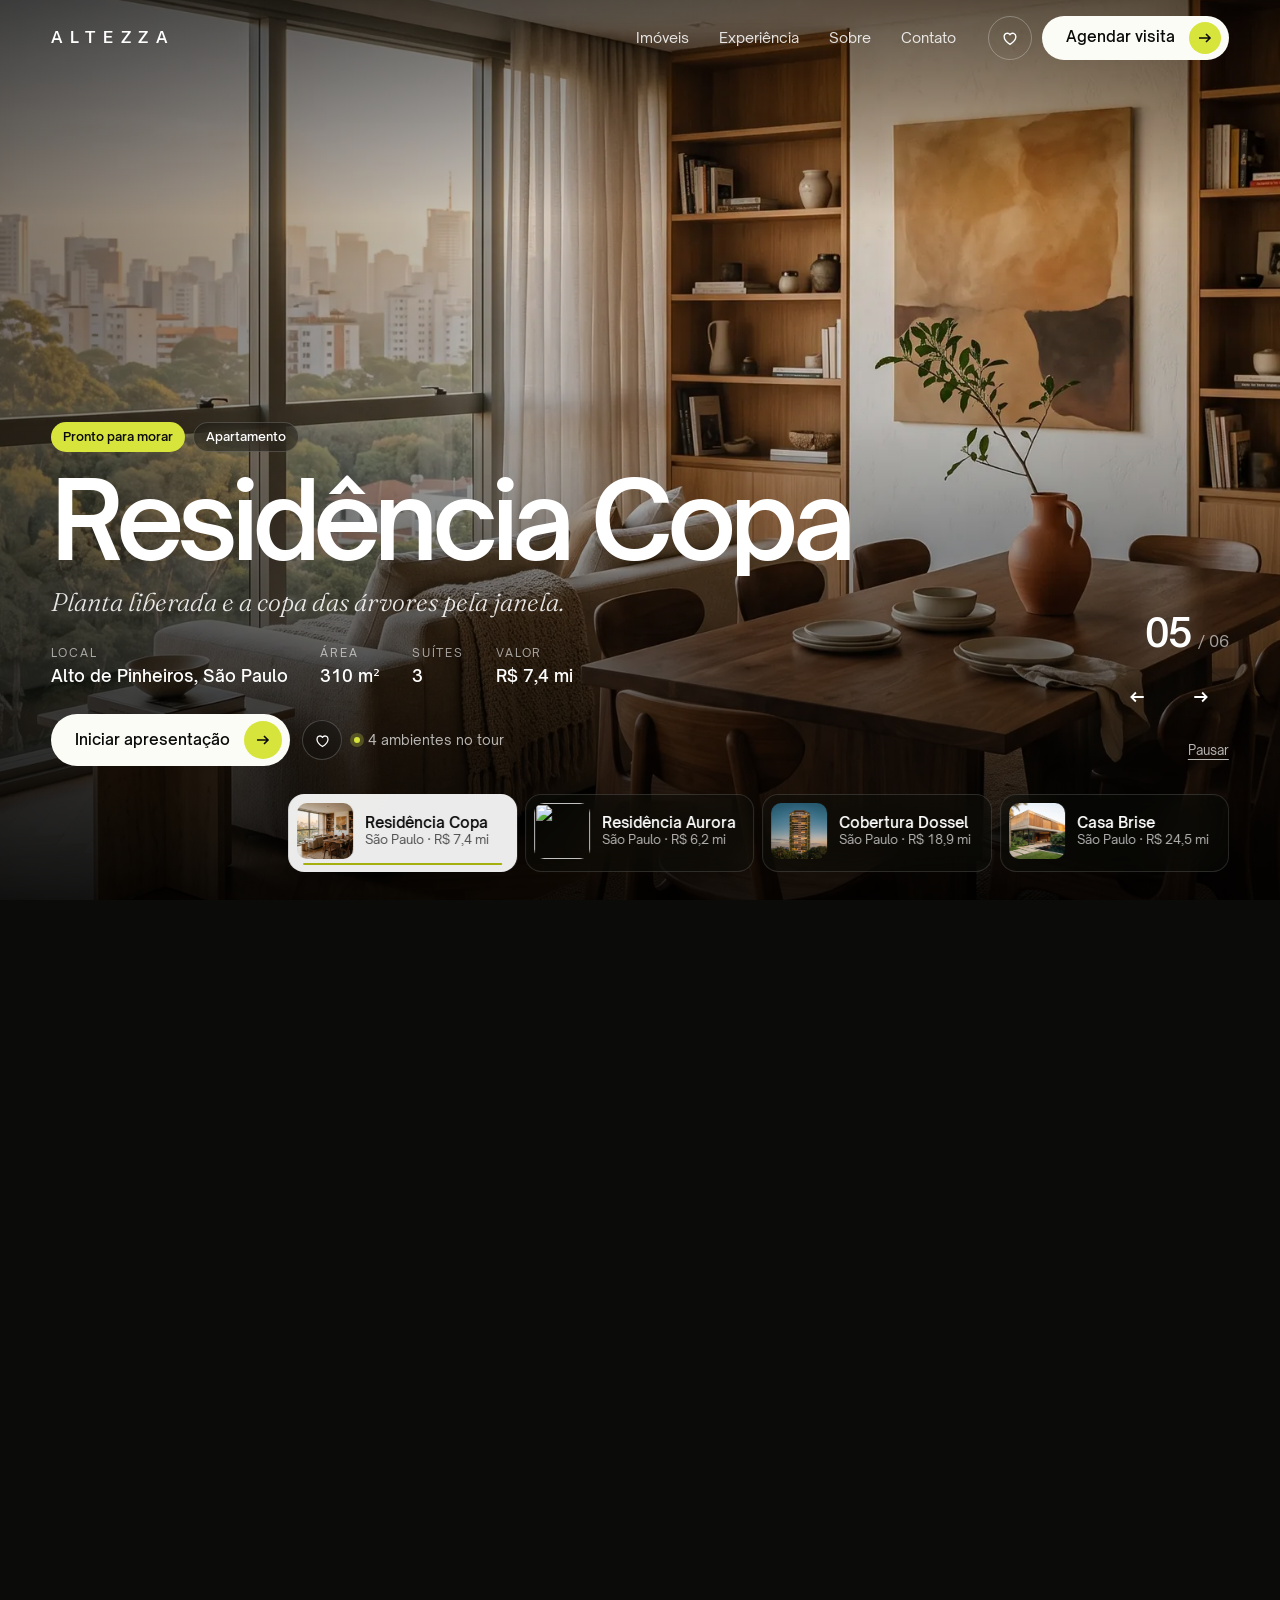
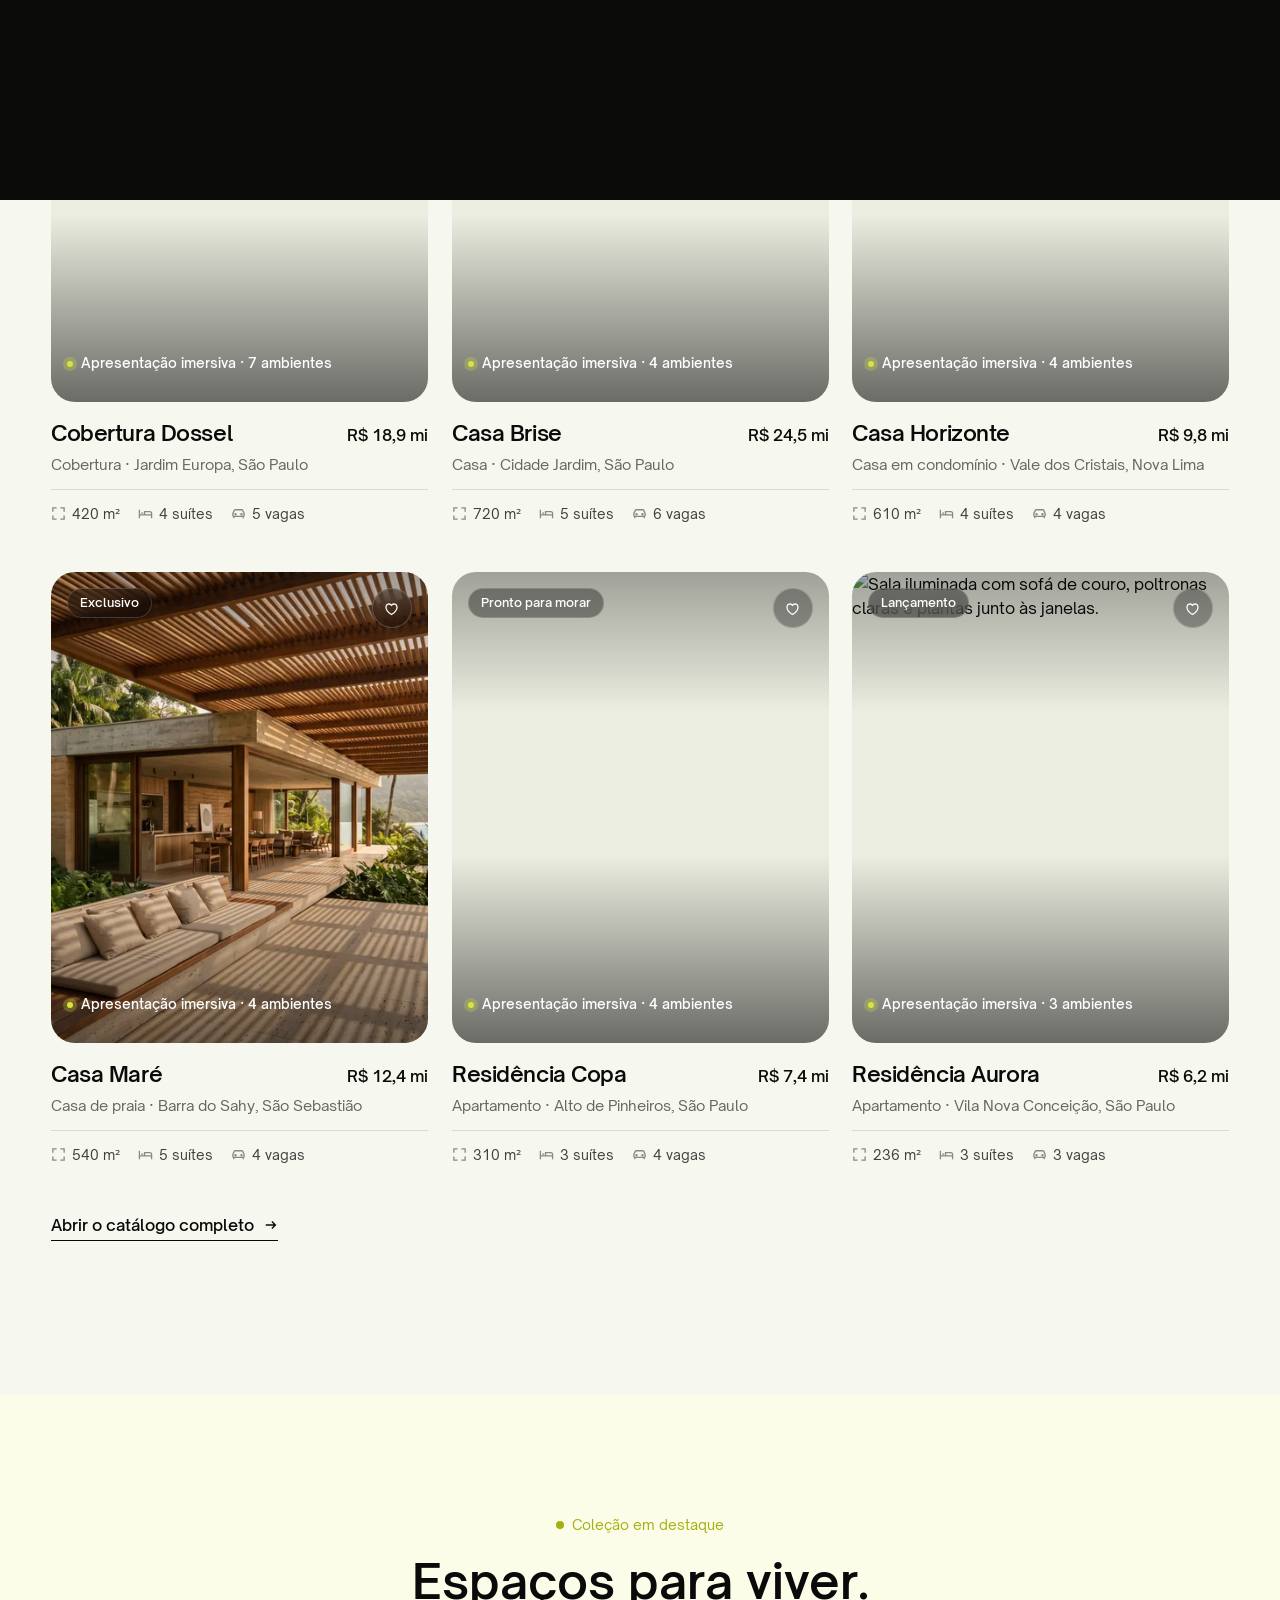
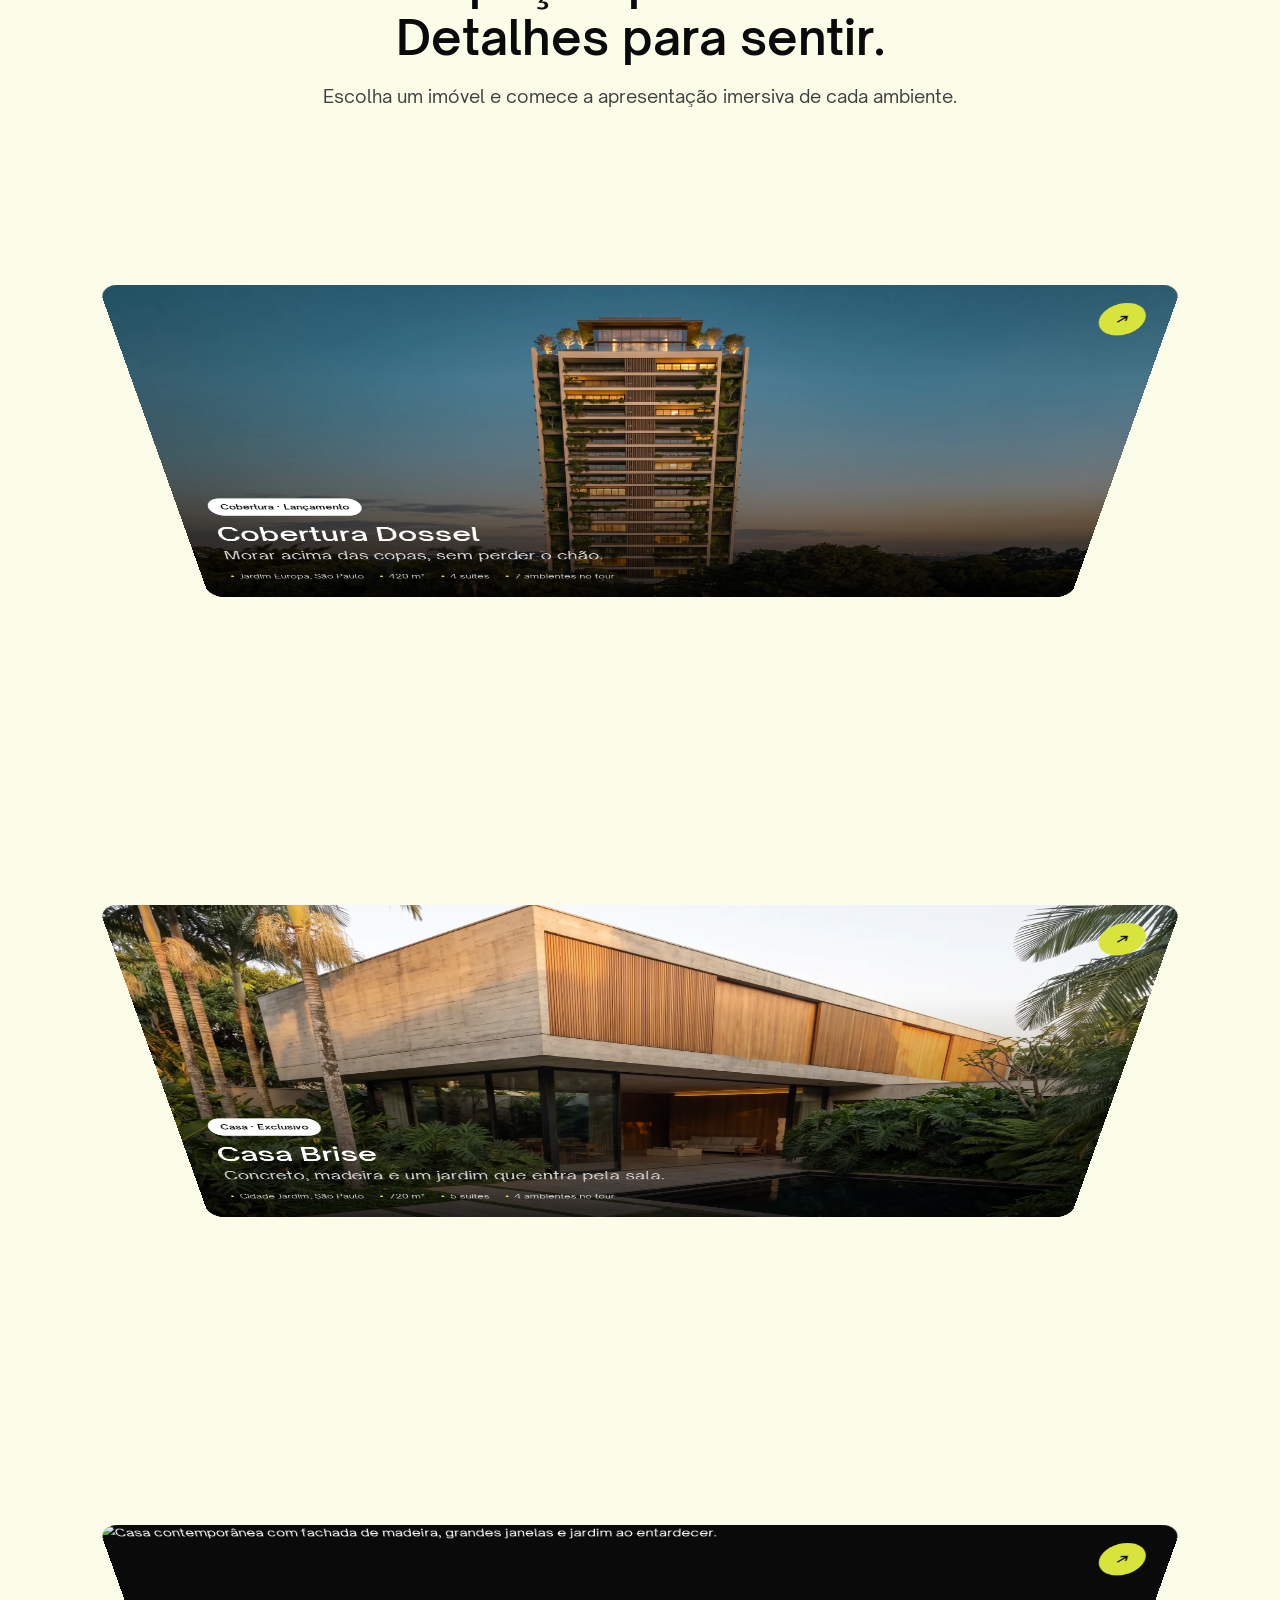
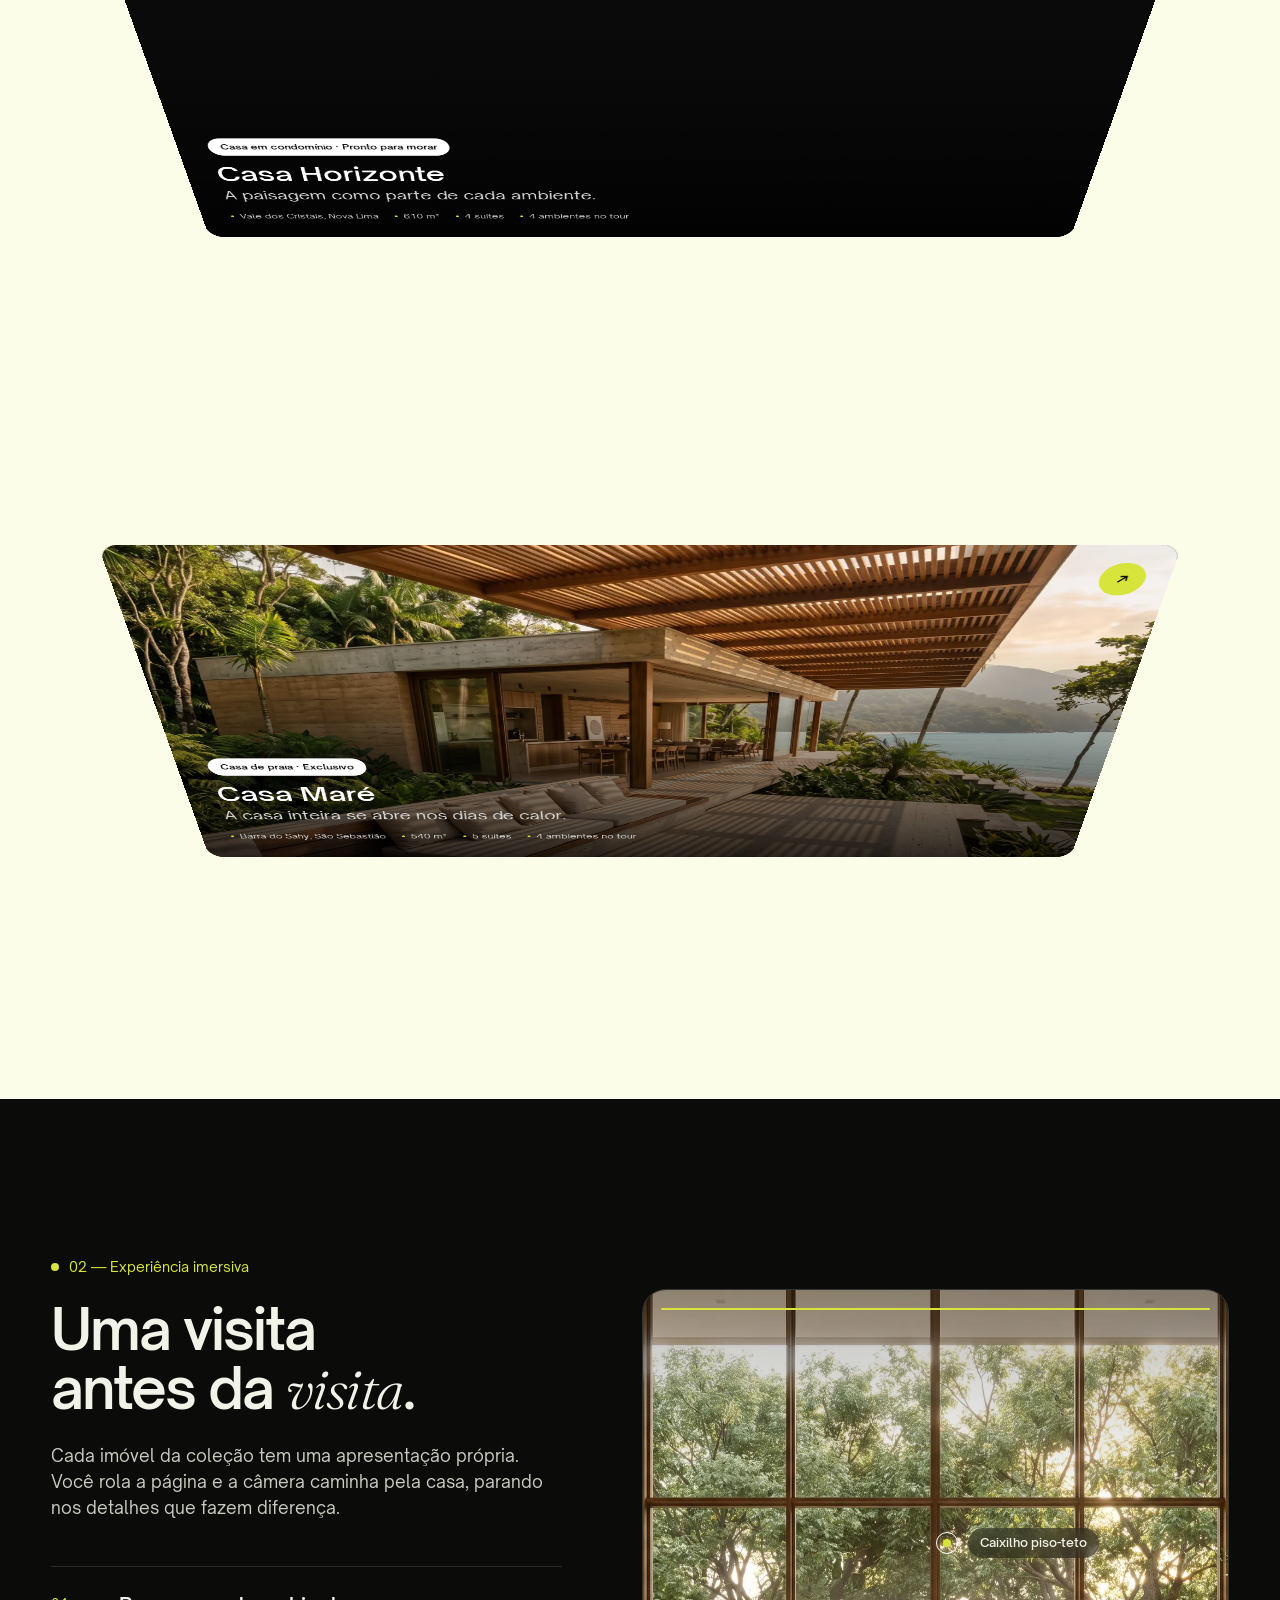
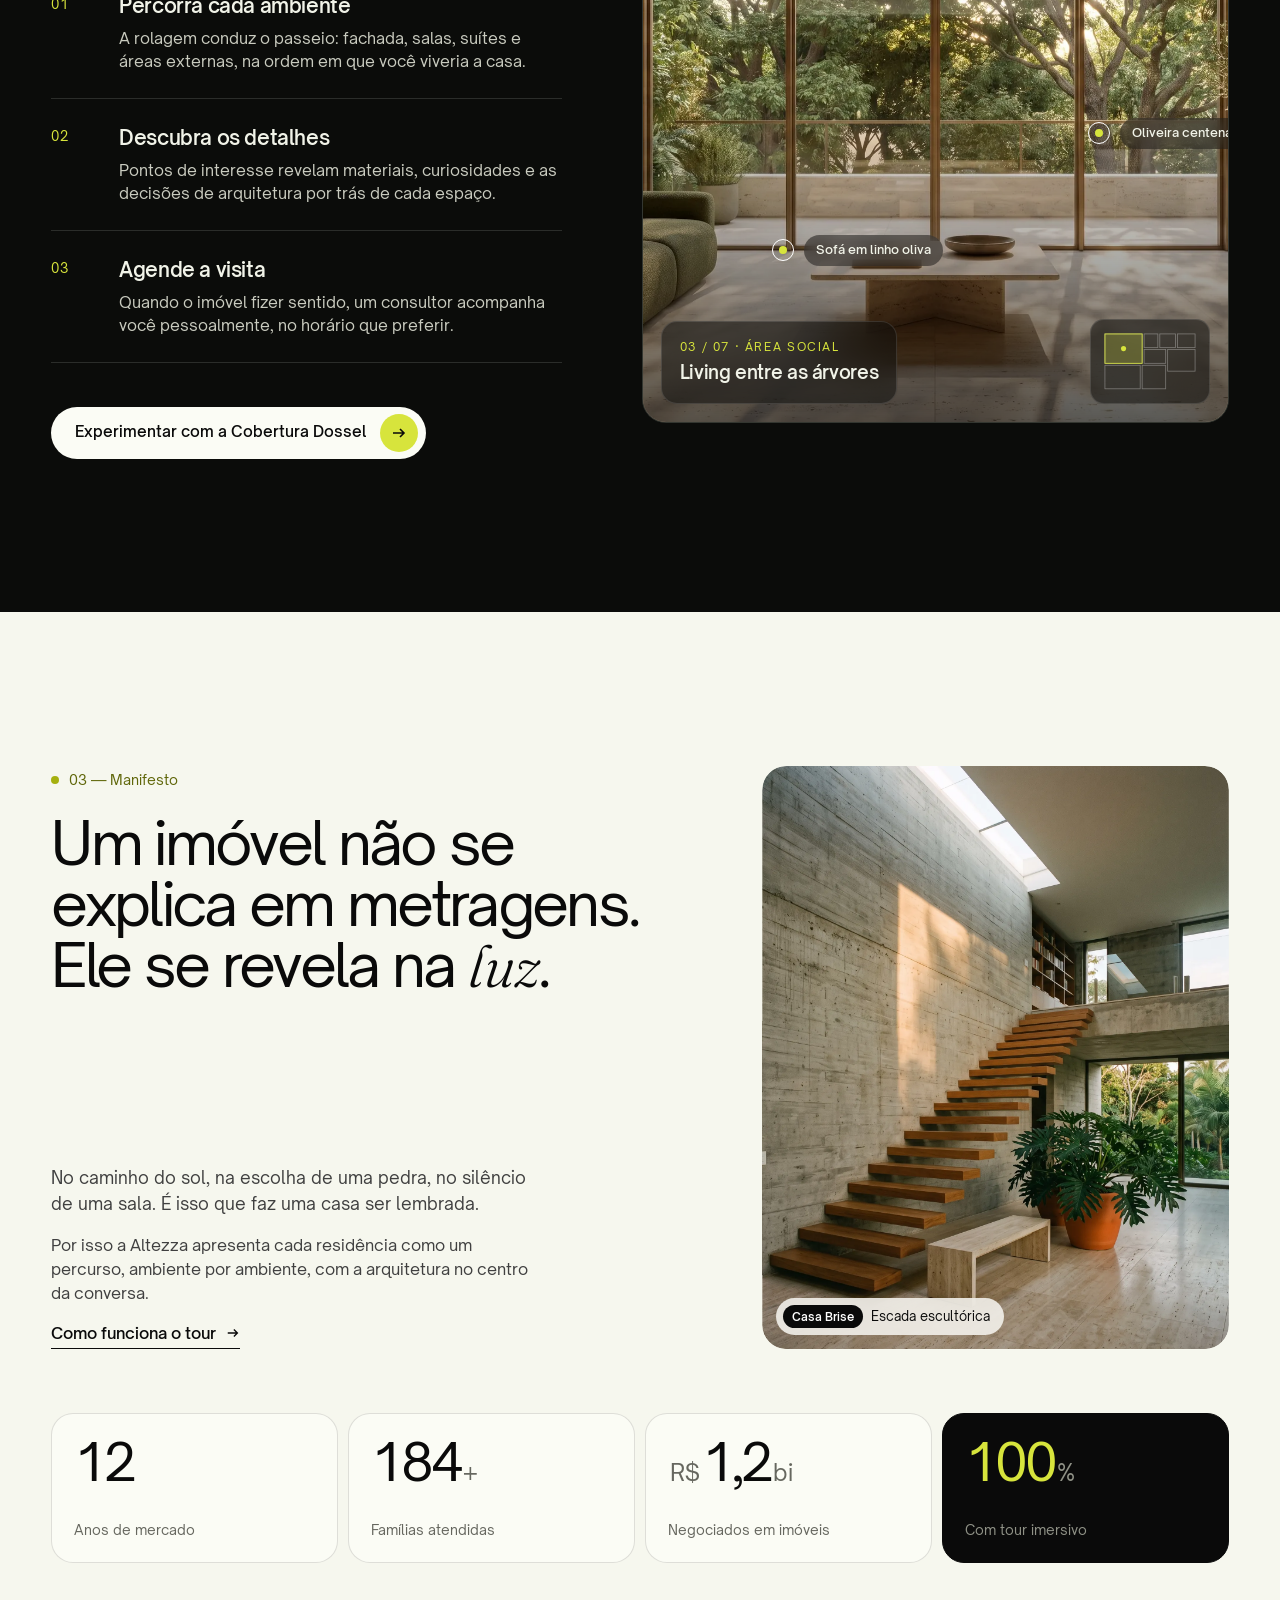
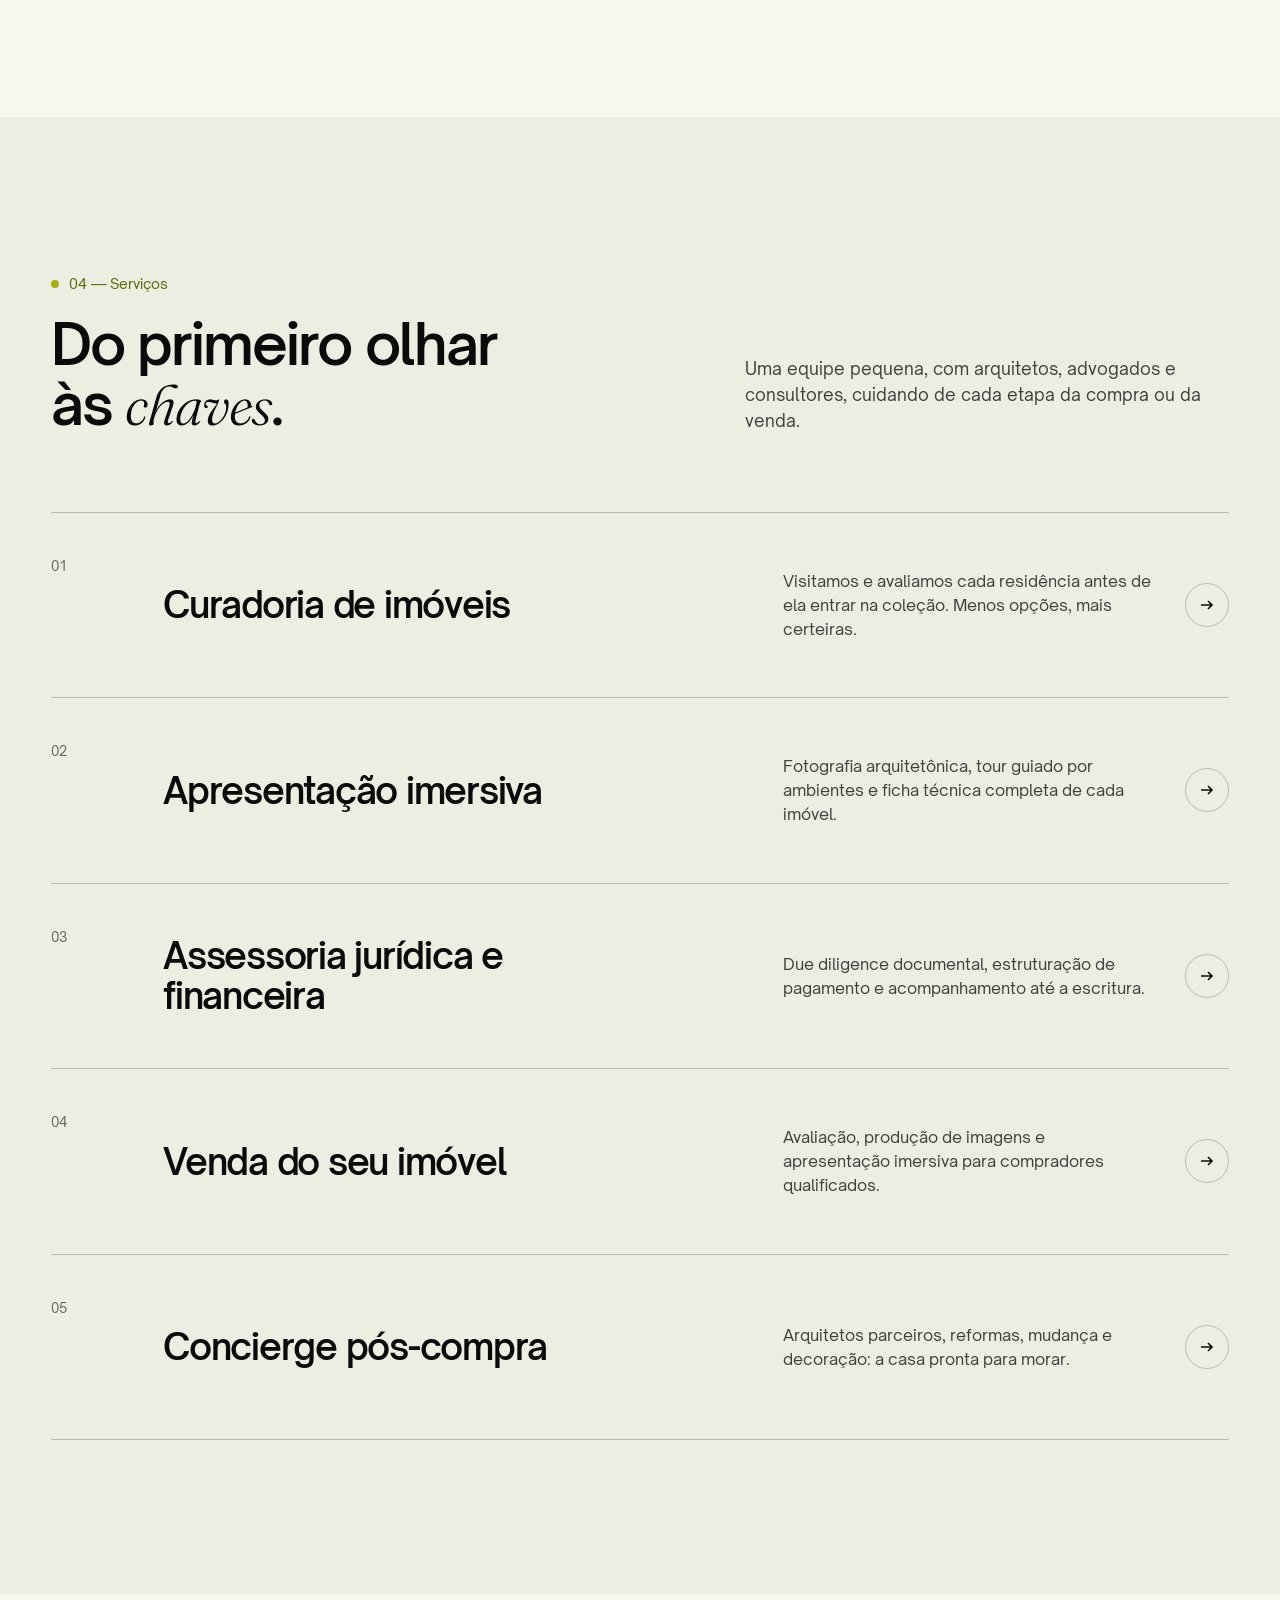
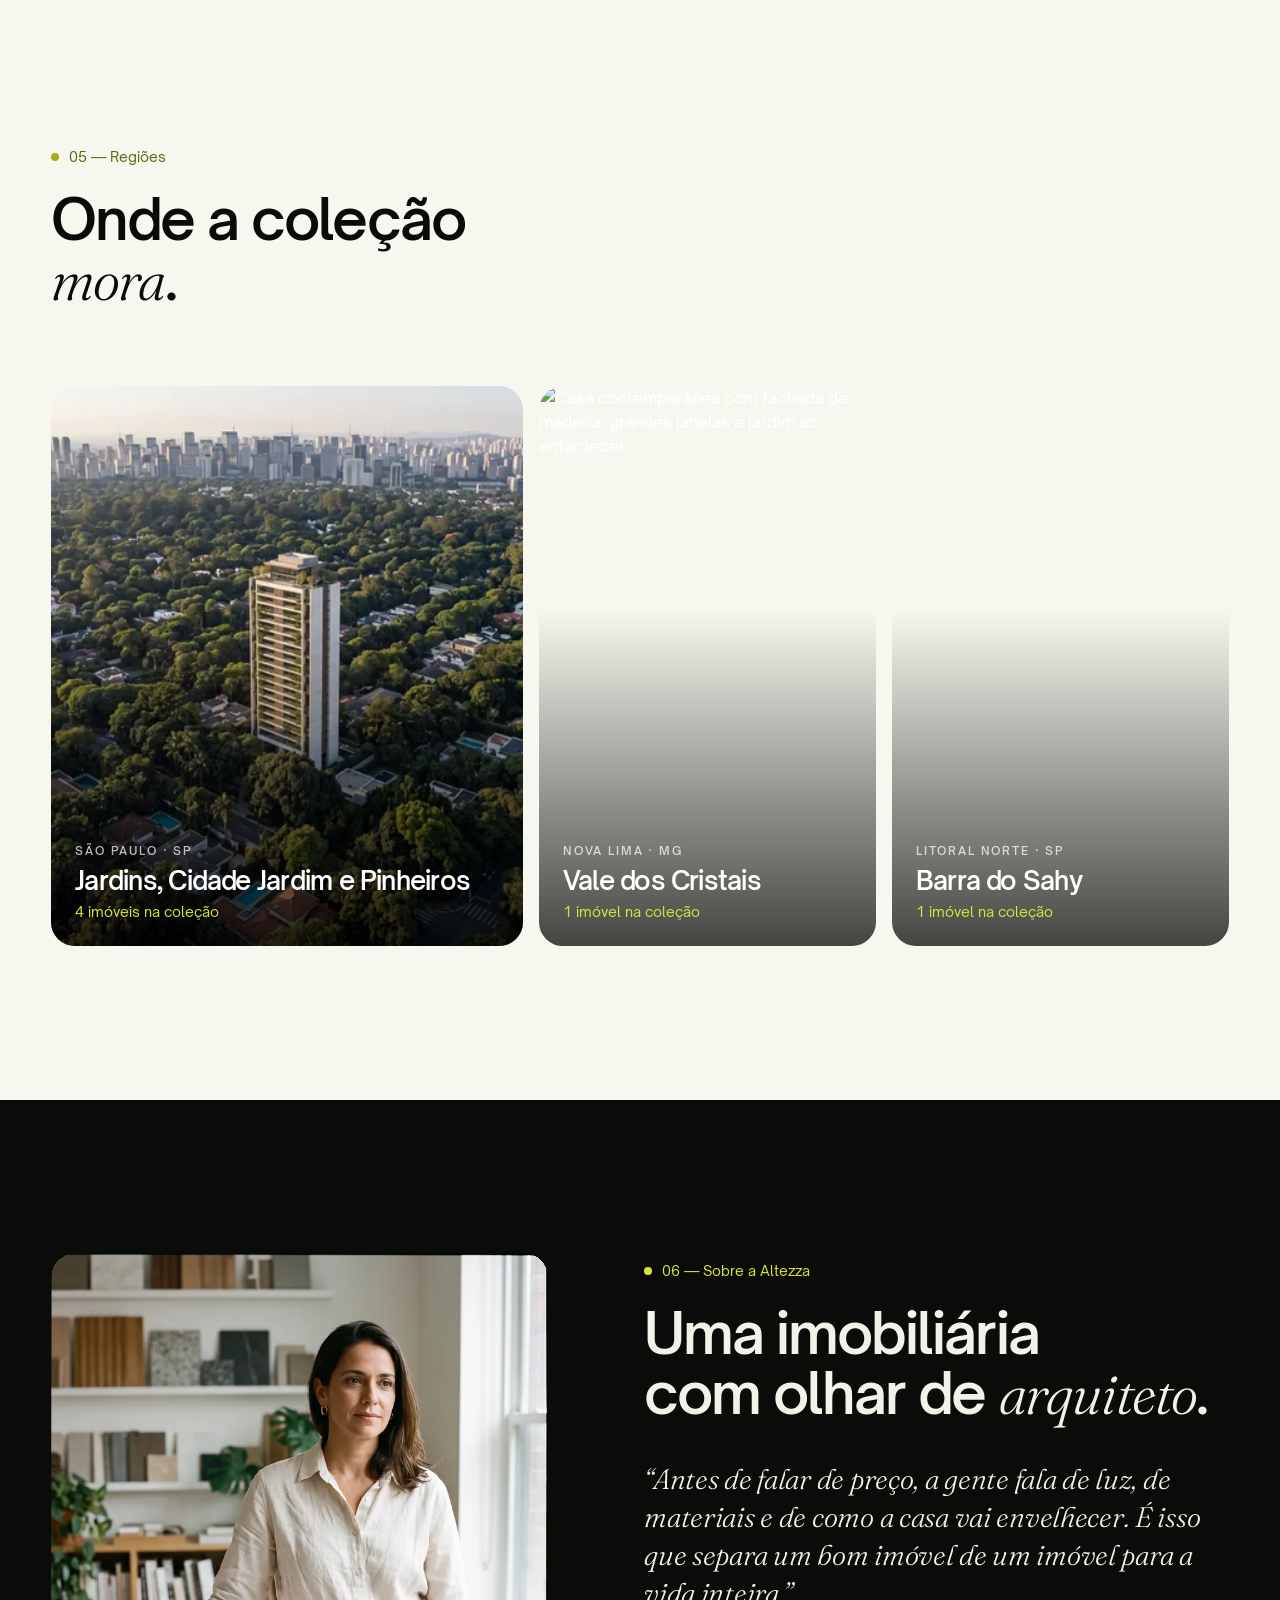
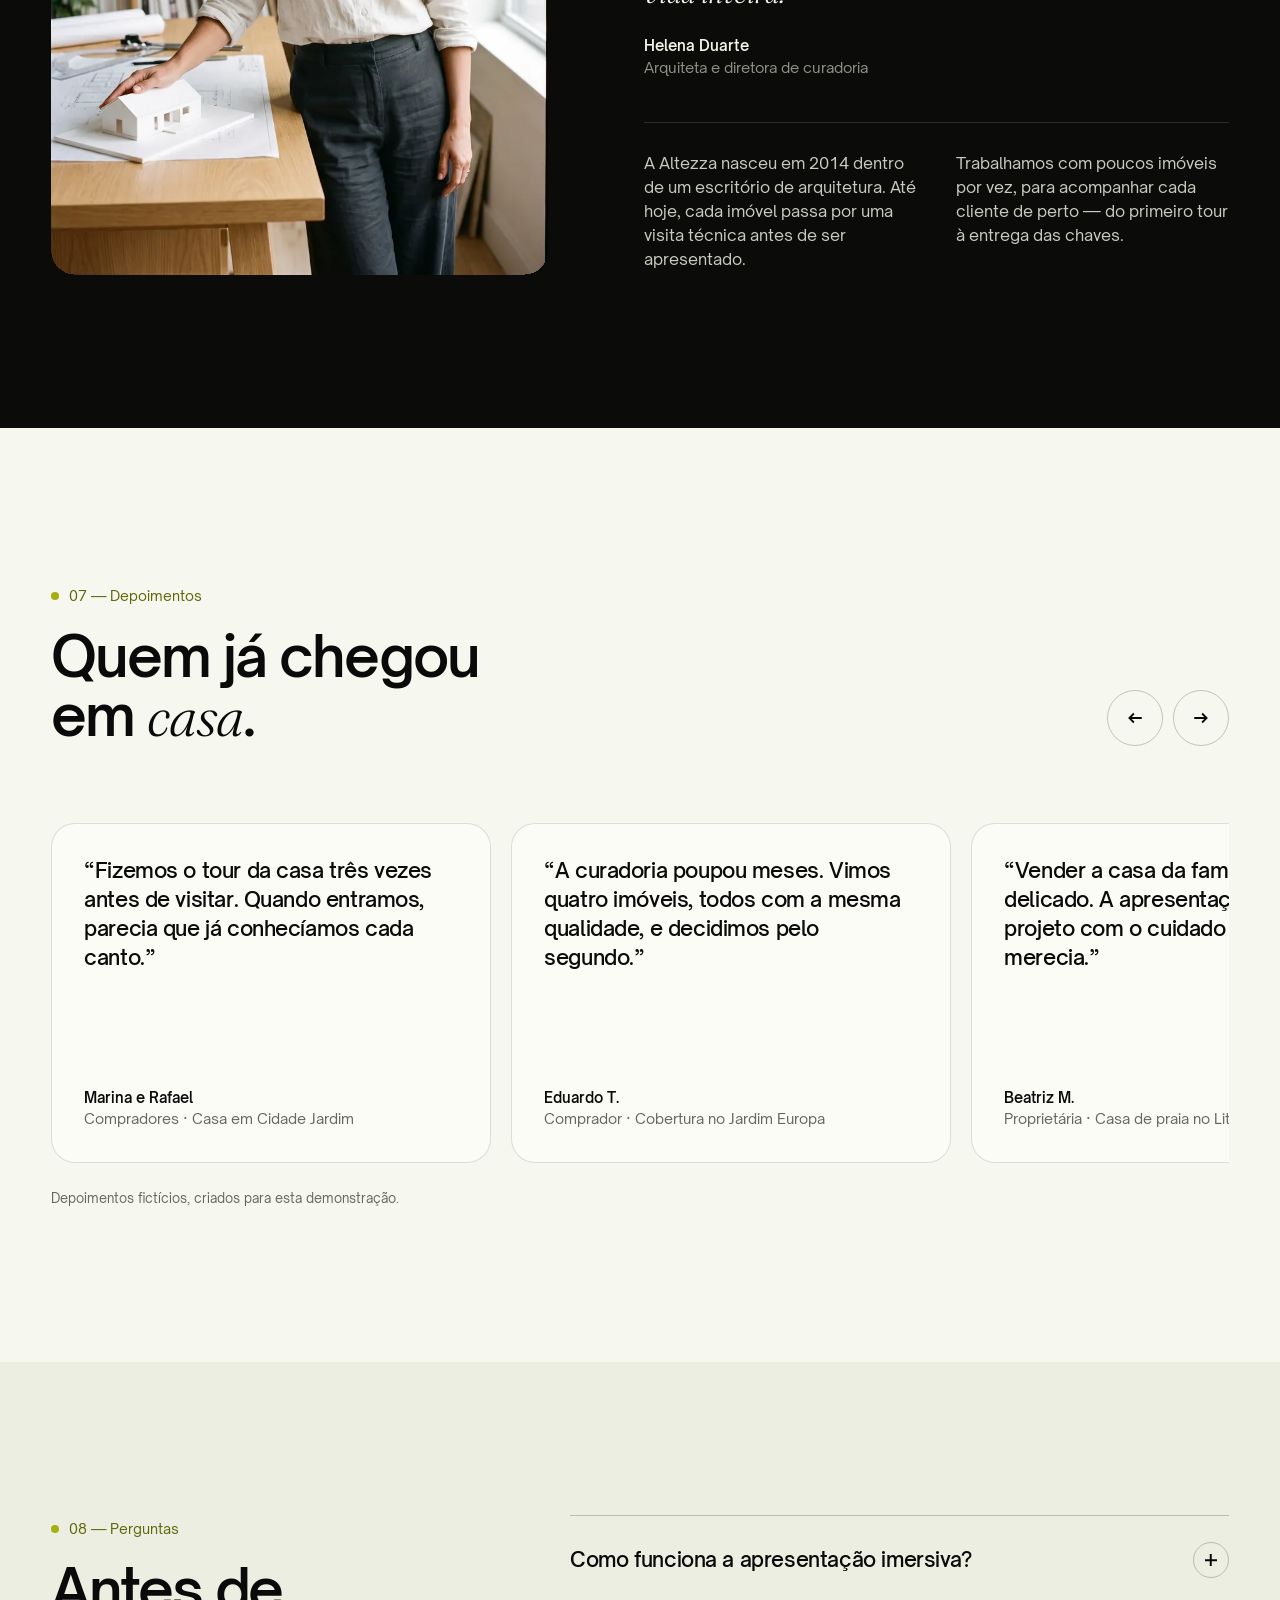
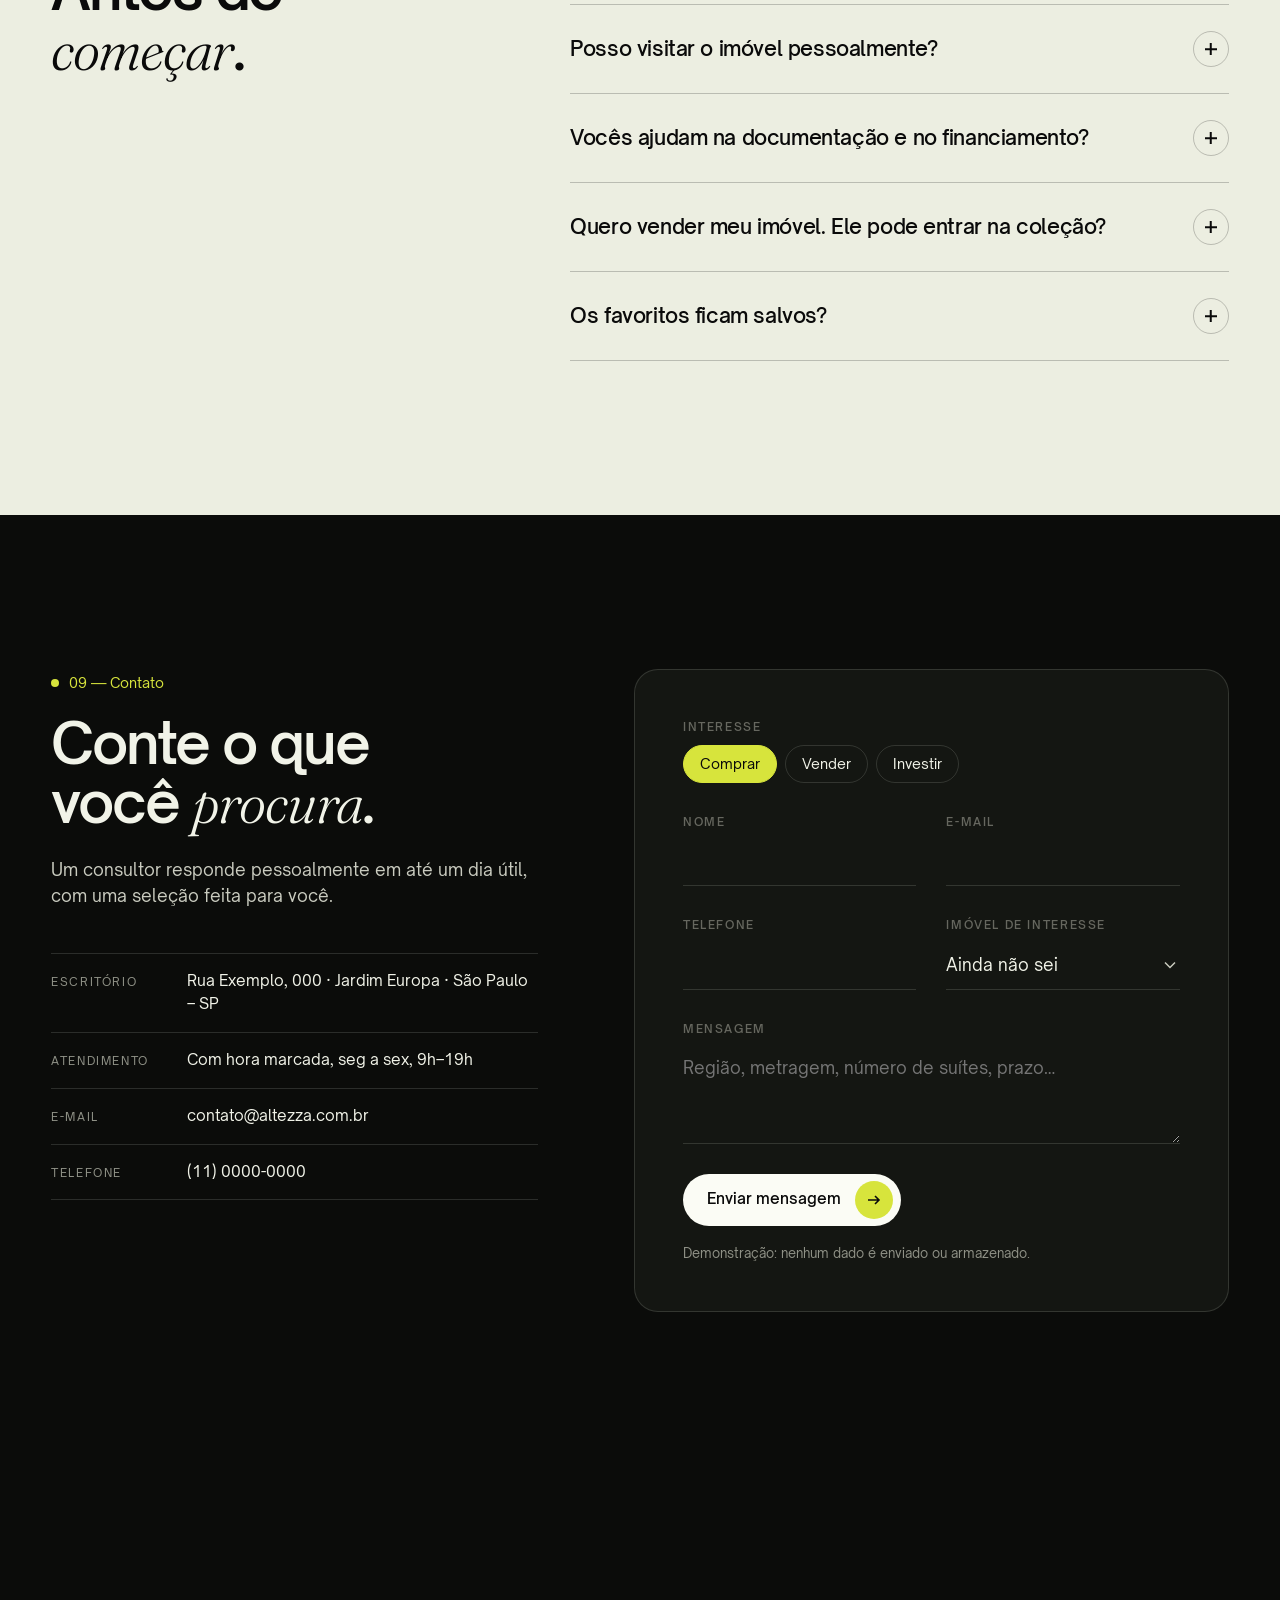
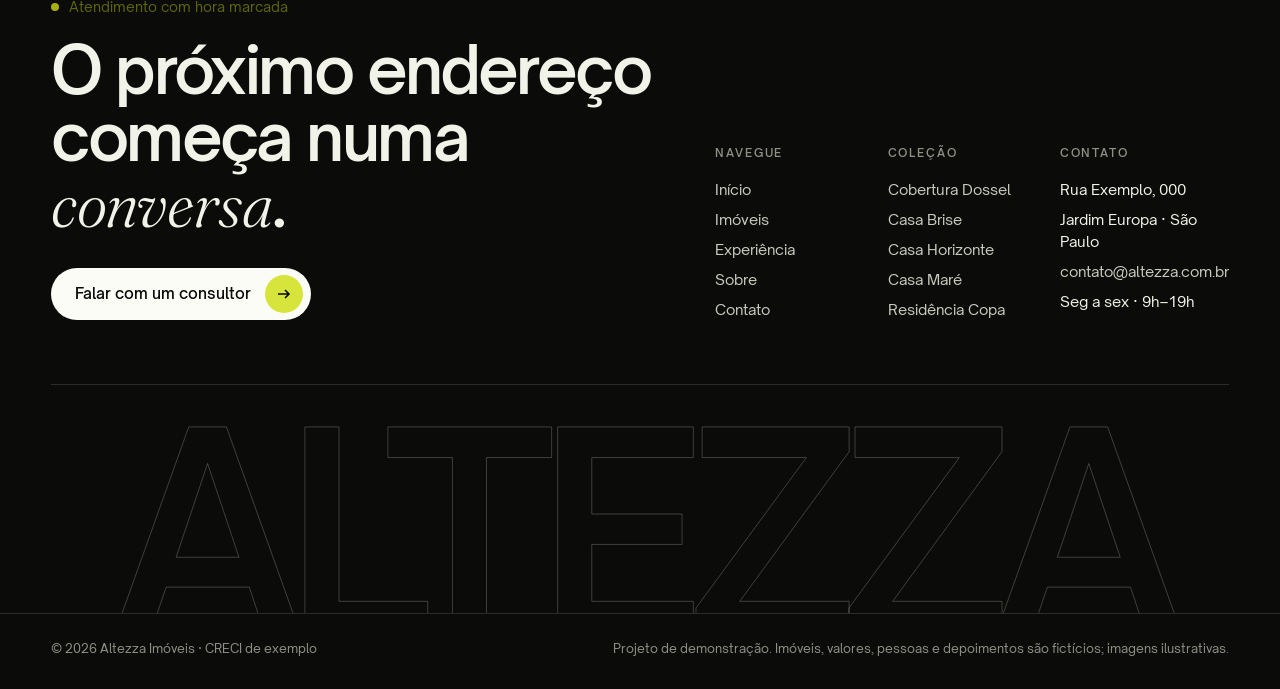
==== index.html @ eab1d4e2 "Refactor page transition animations and enhance curtain loading experience for improved user engagem" ====
<!doctype html>
<html lang="pt-BR">
<head>
  <meta charset="utf-8">
  <meta name="viewport" content="width=device-width, initial-scale=1">
  <title>Altezza — Imóveis de alto padrão</title>
  <meta name="description" content="Altezza: imóveis de alto padrão apresentados como arquitetura. Coberturas, casas e residências exclusivas com apresentação imersiva de cada ambiente.">
  <meta name="theme-color" content="#0b0c0a">
  <link rel="icon" type="image/svg+xml" href="assets/favicon.svg?v=2">
  <link rel="preload" href="assets/fonts/open-sauce-one-regular.woff2" as="font" type="font/woff2" crossorigin>
  <link rel="preload" href="assets/fonts/open-sauce-one-semibold.woff2" as="font" type="font/woff2" crossorigin>
  <link rel="stylesheet" href="assets/css/base.css">
  <link rel="stylesheet" href="assets/css/home.css">
  <script>document.documentElement.classList.add('js');try{if(sessionStorage.getItem('altezza:nav')&&!matchMedia('(prefers-reduced-motion: reduce)').matches){document.documentElement.classList.add('is-entering');window.azLoadingFallback=setTimeout(function(){document.documentElement.classList.remove('is-entering');document.documentElement.classList.add('is-entered')},4000)}}catch(e){}</script>
  <script src="assets/js/data.js" defer></script>
  <script src="assets/js/common.js" defer></script>
  <script src="assets/js/home.js" defer></script>
</head>
<body data-page="home">
  <div class="curtain" role="status" aria-label="Carregando a p?gina" aria-live="polite">
    <div class="curtain__inner"><p class="curtain__kicker">Altezza apresenta</p><p class="curtain__title logo">Altezza</p><div class="curtain__bar" aria-hidden="true"><i></i></div></div>
  </div>
  <script>(function(){var title=document.querySelector('.curtain__title');try{var pending=sessionStorage.getItem('altezza:nav');if(pending&&pending!=='1')title.textContent=pending}catch(e){}title.classList.toggle('logo',title.textContent==='Altezza')})()</script>
  <a class="skip" href="#conteudo">Pular para o conteúdo</a>

  <main id="conteudo">
    <!-- 1 · Vitrine de imóveis -->
    <section class="show" id="topo" aria-labelledby="show-title" data-nav-solid-after>
      <h1 class="sr-only" id="show-title">Altezza — imóveis de alto padrão</h1>
      <div class="show__bg" data-show-bg aria-hidden="true"></div>
      <div class="show__shade" aria-hidden="true"></div>
      <div class="wrap show__inner">
        <div class="show__copies" data-show-copies aria-live="polite"></div>
        <aside class="show__side">
          <p class="show__count"><strong data-show-n>01</strong><span>/ <span data-show-total>06</span></span></p>
          <div class="show__arrows">
            <button type="button" class="round-btn round-btn--light" data-show-step="-1" aria-label="Imóvel anterior"></button>
            <button type="button" class="round-btn round-btn--light" data-show-step="1" aria-label="Próximo imóvel"></button>
          </div>
          <button type="button" class="show__pause" data-show-pause aria-pressed="false">Pausar</button>
        </aside>
      </div>
      <div class="wrap">
        <div class="show__thumbs" role="tablist" aria-label="Escolha um imóvel" data-show-thumbs></div>
      </div>
    </section>

    <!-- 2 · Explorador da coleção -->
    <section class="explore sec" id="imoveis" aria-labelledby="ex-title">
      <div class="wrap">
        <header class="sec-head sec-head--split">
          <div>
            <p class="eyebrow" data-reveal>01 — Coleção</p>
            <h2 class="h2" id="ex-title" data-split style="margin-top:20px">Escolha por onde<br>começar a <em>visita</em>.</h2>
          </div>
          <div data-reveal>
            <p class="lead">Filtre, compare e abra a apresentação imersiva de qualquer imóvel. A coleção se reorganiza na hora.</p>
          </div>
        </header>

        <div class="ex-bar" data-reveal>
          <div class="ex-tabs" role="radiogroup" aria-label="Tipo de imóvel">
            <div class="ex-tabs__list" data-ex-tipo></div>
            <span class="ex-tabs__ink" aria-hidden="true"></span>
          </div>
          <div class="ex-tools">
            <div class="ex-tool ex-tool--seg">
              <span class="ex-tool__label">Região</span>
              <div class="ex-seg" role="radiogroup" aria-label="Região" data-ex-cidade></div>
            </div>
            <div class="ex-tool ex-tool--range">
              <label class="ex-tool__label" for="ex-preco">Investimento</label>
              <div class="ex-range">
                <input id="ex-preco" type="range" min="6" max="25" step=".5" value="25" data-ex-preco>
                <output for="ex-preco" data-ex-preco-out>Qualquer valor</output>
              </div>
            </div>
            <div class="ex-tool ex-tool--end">
              <div class="ex-sort" data-ex-sort>
                <input type="hidden" data-ex-ordem value="">
                <button class="ex-sort__trigger" type="button" aria-label="Ordenar imóveis" aria-haspopup="menu" aria-expanded="false" aria-controls="ex-sort-menu"><span data-ex-sort-label>Destaques</span><svg viewBox="0 0 16 16" fill="none" stroke="currentColor" stroke-width="1.5" aria-hidden="true"><path d="m4 6 4 4 4-4"/></svg></button>
                <div class="ex-sort__menu" id="ex-sort-menu" role="menu" aria-label="Ordenar imóveis" hidden>
                  <p class="ex-sort__heading">Ordenar por</p>
                  <button type="button" role="menuitemradio" aria-checked="true" data-sort-value="">Destaques<span aria-hidden="true">✓</span></button>
                  <button type="button" role="menuitemradio" aria-checked="false" data-sort-value="preco-asc">Menor valor<span aria-hidden="true">✓</span></button>
                  <button type="button" role="menuitemradio" aria-checked="false" data-sort-value="preco-desc">Maior valor<span aria-hidden="true">✓</span></button>
                  <button type="button" role="menuitemradio" aria-checked="false" data-sort-value="area-desc">Maior área<span aria-hidden="true">✓</span></button>
                </div>
              </div>
              <div class="ex-view" role="group" aria-label="Visualização">
                <button type="button" data-ex-view="grid" aria-pressed="true" aria-label="Grade"><svg viewBox="0 0 16 16" fill="none" stroke="currentColor" stroke-width="1.5" aria-hidden="true"><rect x="2" y="2" width="5" height="5" rx="1"/><rect x="9" y="2" width="5" height="5" rx="1"/><rect x="2" y="9" width="5" height="5" rx="1"/><rect x="9" y="9" width="5" height="5" rx="1"/></svg></button>
                <button type="button" data-ex-view="list" aria-pressed="false" aria-label="Lista"><svg viewBox="0 0 16 16" fill="none" stroke="currentColor" stroke-width="1.5" aria-hidden="true"><path d="M2 4h12M2 8h12M2 12h12"/></svg></button>
              </div>
            </div>
          </div>
        </div>

        <p class="ex-status" aria-live="polite"><strong data-ex-count>6</strong> <span data-ex-label>imóveis na coleção</span><button type="button" class="ex-reset" data-ex-reset hidden>Limpar busca</button></p>
        <div class="ex-grid" data-ex-grid></div>
        <div class="ex-list" data-ex-list hidden></div>
        <div class="ex-empty" data-ex-empty hidden>
          <p>Nenhum imóvel com esses filtros. Experimente aumentar o investimento ou trocar a região.</p>
          <button type="button" class="btn btn--ghost" data-ex-reset>Limpar busca</button>
          <section class="ex-recommendations" data-ex-recommendations aria-labelledby="ex-recommendations-title">
            <p class="eyebrow">Nossa curadoria</p>
            <h3 id="ex-recommendations-title">Outras opções que podem te interessar</h3>
            <div class="ex-grid" data-ex-recommended></div>
          </section>
        </div>
        <a class="link-arrow ex-more" href="imoveis.html" data-transition="Coleção Altezza">Abrir o catálogo completo<span class="la"></span></a>
      </div>
    </section>

    <!-- 3 · Destaques (cards com inclinação 3D) -->
    <section class="case-studies-section" id="destaques" aria-labelledby="section-title">
      <div class="section-container">
        <header class="section-header">
          <p class="eyebrow-tag"><span class="eyebrow-dot" aria-hidden="true"></span>Coleção em destaque</p>
          <h2 class="section-title" id="section-title">Espaços para viver.<br>Detalhes para sentir.</h2>
          <p class="section-subtitle">Escolha um imóvel e comece a apresentação imersiva de cada ambiente.</p>
        </header>
        <div class="cards-list" data-featured></div>
      </div>
    </section>

    <!-- 4 · Experiência -->
    <section class="exp on-night sec" id="experiencia" aria-labelledby="exp-title" data-nav-dark>
      <div class="wrap exp__grid">
        <div class="exp__copy">
          <p class="eyebrow" data-reveal>02 — Experiência imersiva</p>
          <h2 class="h2" id="exp-title" data-split>Uma visita<br>antes da <em>visita</em>.</h2>
          <p class="lead" data-reveal>Cada imóvel da coleção tem uma apresentação própria. Você rola a página e a câmera caminha pela casa, parando nos detalhes que fazem diferença.</p>
          <ol class="exp__steps">
            <li data-reveal><span class="exp__n">01</span><div><h3>Percorra cada ambiente</h3><p>A rolagem conduz o passeio: fachada, salas, suítes e áreas externas, na ordem em que você viveria a casa.</p></div></li>
            <li data-reveal style="--d:.1s"><span class="exp__n">02</span><div><h3>Descubra os detalhes</h3><p>Pontos de interesse revelam materiais, curiosidades e as decisões de arquitetura por trás de cada espaço.</p></div></li>
            <li data-reveal style="--d:.2s"><span class="exp__n">03</span><div><h3>Agende a visita</h3><p>Quando o imóvel fizer sentido, um consultor acompanha você pessoalmente, no horário que preferir.</p></div></li>
          </ol>
          <a class="btn btn--light" href="imovel.html?id=dossel" data-transition="Cobertura Dossel" data-reveal>Experimentar com a Cobertura Dossel<span class="btn__arrow"></span></a>
        </div>
        <div class="exp__demo" data-reveal="scale" aria-hidden="true">
          <div class="demo">
            <div class="demo__img"><img src="assets/img/living-l.webp" alt="" width="2400" height="1340" loading="lazy" decoding="async"></div>
            <span class="demo__spot" style="left:52%;top:34%"><i></i><b>Caixilho piso-teto</b></span>
            <span class="demo__spot" style="left:78%;top:60%"><i></i><b>Oliveira centenária</b></span>
            <span class="demo__spot" style="left:24%;top:76%"><i></i><b>Sofá em linho oliva</b></span>
            <div class="demo__panel">
              <p>03 / 07 · Área social</p>
              <strong>Living entre as árvores</strong>
            </div>
            <svg class="demo__map" viewBox="0 0 100 64">
              <rect x="4" y="4" width="38" height="30"/><rect x="44" y="4" width="14" height="14"/><rect x="60" y="4" width="16" height="14"/>
              <rect x="44" y="20" width="22" height="14"/><rect x="68" y="20" width="28" height="22"/><rect x="4" y="36" width="36" height="24"/>
              <rect x="42" y="36" width="24" height="24"/><rect x="78" y="4" width="18" height="14"/>
              <rect class="on" x="4" y="4" width="38" height="30"/><circle class="me" cx="23" cy="19" r="2.6"/>
            </svg>
            <div class="demo__bar"><i></i></div>
          </div>
        </div>
      </div>
    </section>

    <!-- 5 · Manifesto -->
    <section class="manifesto sec" aria-labelledby="manifesto-title">
      <div class="wrap mani">
        <div class="mani__head">
          <p class="eyebrow" data-reveal>03 — Manifesto</p>
          <h2 class="mani__title" id="manifesto-title" data-split>Um imóvel não se<br>explica em metragens.<br>Ele se revela na <em>luz</em>.</h2>
        </div>
        <figure class="mani__img" data-mask>
          <img src="assets/img/escada-l.webp" alt="Escada de degraus soltos de madeira contra parede de concreto aparente, com luz zenital." width="1600" height="1986" loading="lazy" decoding="async">
          <figcaption><span>Casa Brise</span> Escada escultórica</figcaption>
        </figure>
        <div class="mani__text" data-reveal>
          <p class="lead">No caminho do sol, na escolha de uma pedra, no silêncio de uma sala. É isso que faz uma casa ser lembrada.</p>
          <p>Por isso a Altezza apresenta cada residência como um percurso, ambiente por ambiente, com a arquitetura no centro da conversa.</p>
          <a class="link-arrow" href="#experiencia">Como funciona o tour<span class="la"></span></a>
        </div>
        <dl class="mani__stats">
          <div data-reveal><dd><span data-count="12">0</span></dd><dt>Anos de mercado</dt></div>
          <div data-reveal style="--d:.08s"><dd><span data-count="184">0</span><small>+</small></dd><dt>Famílias atendidas</dt></div>
          <div data-reveal style="--d:.16s"><dd><small>R$</small><span data-count="1">0</span>,2<small>bi</small></dd><dt>Negociados em imóveis</dt></div>
          <div data-reveal style="--d:.24s" class="is-accent"><dd><span data-count="100">0</span><small>%</small></dd><dt>Com tour imersivo</dt></div>
        </dl>
      </div>
    </section>

    <!-- 6 · Serviços -->
    <section class="services sec" aria-labelledby="serv-title">
      <div class="wrap">
        <header class="sec-head sec-head--split">
          <div>
            <p class="eyebrow" data-reveal>04 — Serviços</p>
            <h2 class="h2" id="serv-title" data-split style="margin-top:20px">Do primeiro olhar<br>às <em>chaves</em>.</h2>
          </div>
          <p class="lead" data-reveal>Uma equipe pequena, com arquitetos, advogados e consultores, cuidando de cada etapa da compra ou da venda.</p>
        </header>
        <ul class="services__list" data-services>
          <li data-img="assets/img/mesa-m.webp" data-reveal><span class="services__n">01</span><h3>Curadoria de imóveis</h3><p>Visitamos e avaliamos cada residência antes de ela entrar na coleção. Menos opções, mais certeiras.</p><a class="services__arrow" href="imoveis.html" data-transition="Coleção Altezza" aria-label="Curadoria de imóveis: ver a coleção"></a></li>
          <li data-img="assets/img/living-m.webp" data-reveal><span class="services__n">02</span><h3>Apresentação imersiva</h3><p>Fotografia arquitetônica, tour guiado por ambientes e ficha técnica completa de cada imóvel.</p><a class="services__arrow" href="imovel.html?id=dossel" data-transition="Cobertura Dossel" aria-label="Apresentação imersiva: experimentar um tour"></a></li>
          <li data-img="assets/img/materiais-m.webp" data-reveal><span class="services__n">03</span><h3>Assessoria jurídica e financeira</h3><p>Due diligence documental, estruturação de pagamento e acompanhamento até a escritura.</p><a class="services__arrow" href="#contato" data-interest="comprar" data-msg="Gostaria de saber mais sobre a assessoria jurídica e financeira para a compra de um imóvel." aria-label="Assessoria jurídica e financeira: falar com a equipe"></a></li>
          <li data-img="assets/img/brise-m.webp" data-reveal><span class="services__n">04</span><h3>Venda do seu imóvel</h3><p>Avaliação, produção de imagens e apresentação imersiva para compradores qualificados.</p><a class="services__arrow" href="#contato" data-interest="vender" data-msg="Tenho um imóvel e gostaria de uma avaliação para vendê-lo com a Altezza." aria-label="Venda do seu imóvel: pedir uma avaliação"></a></li>
          <li data-img="assets/img/suite-m.webp" data-reveal><span class="services__n">05</span><h3>Concierge pós-compra</h3><p>Arquitetos parceiros, reformas, mudança e decoração: a casa pronta para morar.</p><a class="services__arrow" href="#contato" data-interest="comprar" data-msg="Gostaria de saber mais sobre o concierge pós-compra (reforma, mudança e decoração)." aria-label="Concierge pós-compra: falar com a equipe"></a></li>
        </ul>
      </div>
    </section>

    <!-- 7 · Regiões -->
    <section class="regions sec" aria-labelledby="reg-title">
      <div class="wrap">
        <header class="sec-head">
          <p class="eyebrow" data-reveal>05 — Regiões</p>
          <h2 class="h2" id="reg-title" data-split>Onde a coleção<br><em>mora</em>.</h2>
        </header>
        <div class="regions__grid">
          <a class="region" href="imoveis.html?cidade=São+Paulo" data-transition="São Paulo" data-reveal data-cursor="Ver<br>imóveis">
            <img src="assets/img/bairro-m.webp" srcset="assets/img/bairro-m.webp 800w, assets/img/bairro-l.webp 1600w" sizes="(min-width: 800px) 45vw, 100vw" alt="Vista aérea de bairro arborizado em São Paulo." width="800" height="447" loading="lazy" decoding="async">
            <span class="region__txt"><span class="label">São Paulo · SP</span><strong>Jardins, Cidade Jardim e Pinheiros</strong><span class="region__n" data-region-count="São Paulo"></span></span>
          </a>
          <a class="region" href="imoveis.html?cidade=Nova+Lima" data-transition="Nova Lima" data-reveal style="--d:.1s" data-cursor="Ver<br>imóveis">
            <img src="https://res.cloudinary.com/dalwymbky/image/upload/v1793039689/casa-horizonte_bwhflv.jpg" alt="Casa contemporânea com fachada de madeira, grandes janelas e jardim ao entardecer." width="2400" height="1600" loading="lazy" decoding="async">
            <span class="region__txt"><span class="label">Nova Lima · MG</span><strong>Vale dos Cristais</strong><span class="region__n" data-region-count="Nova Lima"></span></span>
          </a>
          <a class="region" href="imoveis.html?cidade=São+Sebastião" data-transition="Litoral Norte" data-reveal style="--d:.2s" data-cursor="Ver<br>imóveis">
            <img src="assets/img/mare-m.webp" srcset="assets/img/mare-m.webp 800w, assets/img/mare-l.webp 1600w" sizes="(min-width: 800px) 30vw, 100vw" alt="Varanda com pergolado de madeira e vista para o mar." width="800" height="537" loading="lazy" decoding="async">
            <span class="region__txt"><span class="label">Litoral Norte · SP</span><strong>Barra do Sahy</strong><span class="region__n" data-region-count="São Sebastião"></span></span>
          </a>
        </div>
      </div>
    </section>

    <!-- 8 · Sobre -->
    <section class="about sec on-night" id="sobre" aria-labelledby="about-title" data-nav-dark>
      <div class="wrap about__grid">
        <figure class="about__portrait" data-mask>
          <img src="assets/img/curadora-m.webp" alt="Retrato de Helena Duarte, diretora de curadoria da Altezza, apoiada em uma mesa com maquete." width="800" height="993" loading="lazy" decoding="async">
        </figure>
        <div class="about__copy">
          <p class="eyebrow" data-reveal>06 — Sobre a Altezza</p>
          <h2 class="h2" id="about-title" data-split>Uma imobiliária<br>com olhar de <em>arquiteto</em>.</h2>
          <blockquote class="about__quote" data-reveal>
            <p>“Antes de falar de preço, a gente fala de luz, de materiais e de como a casa vai envelhecer. É isso que separa um bom imóvel de um imóvel para a vida inteira.”</p>
            <footer><strong>Helena Duarte</strong><span>Arquiteta e diretora de curadoria</span></footer>
          </blockquote>
          <div class="about__cols" data-reveal>
            <p>A Altezza nasceu em 2014 dentro de um escritório de arquitetura. Até hoje, cada imóvel passa por uma visita técnica antes de ser apresentado.</p>
            <p>Trabalhamos com poucos imóveis por vez, para acompanhar cada cliente de perto — do primeiro tour à entrega das chaves.</p>
          </div>
        </div>
      </div>
    </section>

    <!-- 9 · Depoimentos -->
    <section class="quotes sec" aria-labelledby="quotes-title">
      <div class="wrap">
        <header class="sec-head sec-head--split">
          <div>
            <p class="eyebrow" data-reveal>07 — Depoimentos</p>
            <h2 class="h2" id="quotes-title" data-split style="margin-top:20px">Quem já chegou<br>em <em>casa</em>.</h2>
          </div>
          <div class="quotes__nav" data-reveal>
            <button type="button" class="round-btn" data-q="-1" aria-label="Depoimento anterior"></button>
            <button type="button" class="round-btn" data-q="1" aria-label="Próximo depoimento"></button>
          </div>
        </header>
        <div class="quotes__track" data-quotes tabindex="0" aria-label="Depoimentos de clientes (fictícios)">
          <figure class="quote" data-reveal><blockquote>“Fizemos o tour da casa três vezes antes de visitar. Quando entramos, parecia que já conhecíamos cada canto.”</blockquote><figcaption><strong>Marina e Rafael</strong><span>Compradores · Casa em Cidade Jardim</span></figcaption></figure>
          <figure class="quote" data-reveal style="--d:.1s"><blockquote>“A curadoria poupou meses. Vimos quatro imóveis, todos com a mesma qualidade, e decidimos pelo segundo.”</blockquote><figcaption><strong>Eduardo T.</strong><span>Comprador · Cobertura no Jardim Europa</span></figcaption></figure>
          <figure class="quote" data-reveal style="--d:.2s"><blockquote>“Vender a casa da família era delicado. A apresentação mostrou o projeto com o cuidado que ele merecia.”</blockquote><figcaption><strong>Beatriz M.</strong><span>Proprietária · Casa de praia no Litoral Norte</span></figcaption></figure>
          <figure class="quote" data-reveal style="--d:.3s"><blockquote>“Morando fora do país, fechei a compra praticamente pelo tour. A visita presencial só confirmou o que eu já tinha visto.”</blockquote><figcaption><strong>Lucas A.</strong><span>Comprador · Apartamento em Pinheiros</span></figcaption></figure>
        </div>
        <p class="quotes__note">Depoimentos fictícios, criados para esta demonstração.</p>
      </div>
    </section>

    <!-- 10 · Perguntas -->
    <section class="faq sec" aria-labelledby="faq-title">
      <div class="wrap faq__grid">
        <header>
          <p class="eyebrow" data-reveal>08 — Perguntas</p>
          <h2 class="h2" id="faq-title" data-split style="margin-top:20px">Antes de<br><em>começar</em>.</h2>
        </header>
        <div class="faq__list">
          <details data-reveal><summary>Como funciona a apresentação imersiva?<span></span></summary><p>Ao abrir um imóvel, a página conduz um passeio pelos ambientes conforme você rola. Em cada parada aparecem características, curiosidades e pontos de interesse clicáveis. Você também pode pular direto para a ficha técnica.</p></details>
          <details data-reveal><summary>Posso visitar o imóvel pessoalmente?<span></span></summary><p>Sim. As visitas são feitas com hora marcada e sempre acompanhadas por um consultor. Basta escolher o melhor dia na página do imóvel ou falar com a equipe.</p></details>
          <details data-reveal><summary>Vocês ajudam na documentação e no financiamento?<span></span></summary><p>Nossa assessoria cuida da análise documental, da estruturação do pagamento e do acompanhamento até a escritura, em parceria com escritórios jurídicos especializados.</p></details>
          <details data-reveal><summary>Quero vender meu imóvel. Ele pode entrar na coleção?<span></span></summary><p>Fazemos uma visita técnica gratuita de avaliação. Se o imóvel tiver o perfil da coleção, produzimos as imagens e a apresentação imersiva sem custo inicial.</p></details>
          <details data-reveal><summary>Os favoritos ficam salvos?<span></span></summary><p>Sim, neste navegador. Toque no coração de qualquer imóvel para salvá-lo e encontre todos pelo ícone no topo da página.</p></details>
        </div>
      </div>
    </section>

    <!-- 11 · Contato -->
    <section class="contact sec on-night" id="contato" aria-labelledby="contact-title" data-nav-dark>
      <div class="wrap contact__grid">
        <div class="contact__copy">
          <p class="eyebrow" data-reveal>09 — Contato</p>
          <h2 class="h2" id="contact-title" data-split style="margin-top:20px">Conte o que<br>você <em>procura</em>.</h2>
          <p class="lead" data-reveal>Um consultor responde pessoalmente em até um dia útil, com uma seleção feita para você.</p>
          <dl class="contact__info" data-reveal>
            <div><dt>Escritório</dt><dd>Rua Exemplo, 000 · Jardim Europa · São Paulo – SP</dd></div>
            <div><dt>Atendimento</dt><dd>Com hora marcada, seg a sex, 9h–19h</dd></div>
            <div><dt>E-mail</dt><dd><a href="mailto:contato@altezza.com.br">contato@altezza.com.br</a></dd></div>
            <div><dt>Telefone</dt><dd>(11) 0000-0000</dd></div>
          </dl>
        </div>
        <form class="contact__form" data-demo-form novalidate data-reveal>
          <fieldset class="field">
            <legend>Interesse</legend>
            <div class="pills" style="margin-top:10px">
              <label class="pill"><input type="radio" name="interesse" value="comprar" checked><span>Comprar</span></label>
              <label class="pill"><input type="radio" name="interesse" value="vender"><span>Vender</span></label>
              <label class="pill"><input type="radio" name="interesse" value="investir"><span>Investir</span></label>
            </div>
          </fieldset>
          <div class="contact__row">
            <div class="field"><label for="c-nome">Nome</label><input id="c-nome" name="nome" autocomplete="name" required></div>
            <div class="field"><label for="c-email">E-mail</label><input id="c-email" name="email" type="email" autocomplete="email" required></div>
          </div>
          <div class="contact__row">
            <div class="field"><label for="c-tel">Telefone</label><input id="c-tel" name="telefone" type="tel" autocomplete="tel" inputmode="tel"></div>
            <div class="field"><label for="c-imovel">Imóvel de interesse</label><select id="c-imovel" name="imovel" data-fill="imovel"><option value="">Ainda não sei</option></select></div>
          </div>
          <div class="field"><label for="c-msg">Mensagem</label><textarea id="c-msg" name="mensagem" rows="3" placeholder="Região, metragem, número de suítes, prazo…"></textarea></div>
          <button class="btn btn--light" type="submit">Enviar mensagem<span class="btn__arrow"></span></button>
          <p class="contact__note">Demonstração: nenhum dado é enviado ou armazenado.</p>
          <div class="form-ok" role="status">
            <p class="eyebrow">Mensagem recebida</p>
            <h3><span data-ok-name></span>, obrigado pelo contato.</h3>
            <p class="lead">Em um site real, um consultor da Altezza responderia em até um dia útil. Enquanto isso, que tal percorrer a coleção?</p>
            <a class="btn btn--light" href="imoveis.html" data-transition="Coleção Altezza">Ver imóveis<span class="btn__arrow"></span></a>
          </div>
        </form>
      </div>
    </section>
  </main>
</body>
</html>
---- assets/css/base.css ----
/* ==========================================================================
   Altezza — base: fontes, tokens, reset, navegação, rodapé e componentes
   ========================================================================== */
@font-face { font-family: 'Open Sauce One'; src: url('../fonts/open-sauce-one-regular.woff2') format('woff2'); font-weight: 400; font-display: swap; }
@font-face { font-family: 'Open Sauce One'; src: url('../fonts/open-sauce-one-medium.woff2') format('woff2'); font-weight: 500; font-display: swap; }
@font-face { font-family: 'Open Sauce One'; src: url('../fonts/open-sauce-one-semibold.woff2') format('woff2'); font-weight: 600; font-display: swap; }
@font-face { font-family: 'Fraunces'; src: url('../fonts/fraunces-italic.woff2') format('woff2'); font-weight: 100 900; font-style: italic; font-display: swap; }

:root {
  --bg: #f6f7ee;
  --bg-2: #eceee1;
  --paper: #fbfcf5;
  --ink: #0a0a0a;
  --ink-2: #404040;
  --muted: #66675f;
  --line: rgba(10, 10, 10, .12);
  --line-2: rgba(10, 10, 10, .22);
  --accent: #a5b00f;
  --accent-ink: #5f6609;
  --accent-glow: #d7e43c;
  --night: #0b0c0a;
  --night-2: #141612;
  --night-3: #1d201a;
  --on-night: #f1f3e8;
  --on-night-2: #c9cbbf;
  --muted-night: #8f9186;
  --line-night: rgba(241, 243, 232, .14);
  --glass: rgba(14, 15, 12, .52);
  --glass-light: rgba(251, 252, 245, .72);

  --font: 'Open Sauce One', system-ui, sans-serif;
  --serif: 'Fraunces', Georgia, serif;

  --fs-hero: clamp(2.9rem, 7.4vw, 7.6rem);
  --fs-h2: clamp(2.1rem, 4.4vw, 4.1rem);
  --fs-h3: clamp(1.5rem, 2.4vw, 2.5rem);
  --fs-lead: clamp(1.06rem, 1.3vw, 1.3rem);
  --fs-sm: .875rem;
  --fs-label: .72rem;

  --gutter: clamp(20px, 4vw, 64px);
  --max: 1440px;
  --pad-sec: clamp(88px, 12vw, 180px);
  --r: 24px;
  --r-sm: 14px;
  --nav-h: 76px;

  --ease: cubic-bezier(.16, 1, .3, 1);
  --ease-2: cubic-bezier(.2, .8, .2, 1);
  --ease-io: cubic-bezier(.65, 0, .35, 1);
}

*, *::before, *::after { box-sizing: border-box; margin: 0; padding: 0; }
html { width: 100%; max-width: 100%; overflow-x: clip; font-size: 16px; -webkit-text-size-adjust: 100%; scroll-padding-top: calc(var(--nav-h) + 16px); scrollbar-width: none; }
/* Barra de rolagem invisível; a página continua rolando normalmente. */
html::-webkit-scrollbar, body::-webkit-scrollbar { display: none; width: 0; height: 0; }
body {
  width: 100%; max-width: 100%;
  font-family: var(--font);
  background: var(--bg);
  color: var(--ink);
  line-height: 1.5;
  min-height: 100vh;
  -webkit-font-smoothing: antialiased;
  -moz-osx-font-smoothing: grayscale;
  overflow-x: clip;
}
img, video, svg { display: block; max-width: 100%; }
a { color: inherit; text-decoration: none; }
button, input, select, textarea { font: inherit; color: inherit; }
button { background: none; border: 0; cursor: pointer; }
ul, ol { list-style: none; }
::selection { background: var(--accent-glow); color: var(--ink); }
:focus-visible { outline: 2px solid var(--accent); outline-offset: 3px; border-radius: 4px; }

.sr-only { position: absolute; width: 1px; height: 1px; overflow: hidden; clip: rect(0 0 0 0); white-space: nowrap; }
.skip { position: fixed; left: 16px; top: -60px; z-index: 300; background: var(--ink); color: var(--paper); padding: 10px 16px; border-radius: 999px; transition: top .3s; }
.skip:focus { top: 16px; }

.wrap { width: 100%; max-width: var(--max); margin-inline: auto; padding-inline: var(--gutter); }
em, .serif { font-family: var(--serif); font-style: italic; font-weight: 300; letter-spacing: -.01em; }

/* ---------- Tipografia utilitária ---------- */
.eyebrow {
  display: inline-flex; align-items: center; gap: 10px;
  font-size: var(--fs-sm); color: var(--accent-ink); line-height: 1.42;
}
.eyebrow::before { content: ''; width: 8px; height: 8px; border-radius: 50%; background: var(--accent); flex: none; }
.on-night .eyebrow, .eyebrow--light { color: var(--accent-glow); }
.on-night .eyebrow::before, .eyebrow--light::before { background: var(--accent-glow); }
.label {
  font-size: var(--fs-label); text-transform: uppercase; letter-spacing: .16em; color: var(--muted); font-weight: 500;
}
.h2 { font-size: var(--fs-h2); font-weight: 600; line-height: 1.06; letter-spacing: -.035em; }
.h2 em { font-weight: 300; letter-spacing: -.02em; }
.lead { font-size: var(--fs-lead); color: var(--ink-2); line-height: 1.55; max-width: 34em; }
.on-night { background: var(--night); color: var(--on-night); }
.on-night .lead { color: var(--on-night-2); }
.on-night .label { color: var(--muted-night); }

/* ---------- Botões ---------- */
.btn {
  --b-bg: var(--ink); --b-fg: var(--paper);
  position: relative; display: inline-flex; align-items: center; gap: 14px;
  height: 52px; padding: 0 8px 0 24px; border-radius: 999px;
  background: var(--b-bg); color: var(--b-fg);
  font-size: .95rem; font-weight: 500; white-space: nowrap; overflow: hidden; isolation: isolate;
  transition: transform .5s var(--ease), background-color .4s;
}
.btn__arrow {
  display: grid; place-items: center; width: 38px; height: 38px; border-radius: 50%;
  background: var(--accent-glow); color: var(--ink); overflow: hidden; flex: none;
}
.btn__arrow svg { width: 16px; height: 16px; transition: transform .5s var(--ease); }
.btn:hover .btn__arrow svg { animation: arrow-run .6s var(--ease); }
@keyframes arrow-run { 0% { transform: translateX(0); } 49% { transform: translateX(140%); } 50% { transform: translateX(-140%); } 100% { transform: translateX(0); } }
.btn:active { transform: scale(.97); }
.btn--light { --b-bg: var(--paper); --b-fg: var(--ink); }
.btn--glass { --b-bg: rgba(255, 255, 255, .12); --b-fg: #fff; backdrop-filter: blur(14px); -webkit-backdrop-filter: blur(14px); border: 1px solid rgba(255, 255, 255, .22); }
.btn--ghost { --b-bg: transparent; --b-fg: var(--ink); border: 1px solid var(--line-2); padding-right: 24px; }
.btn--sm { height: 42px; padding-left: 18px; font-size: .875rem; }
.btn--sm .btn__arrow { width: 30px; height: 30px; }

.link-arrow { display: inline-flex; align-items: center; gap: 10px; font-weight: 500; position: relative; padding-bottom: 4px; }
.link-arrow::after { content: ''; position: absolute; left: 0; right: 0; bottom: 0; height: 1px; background: currentColor; transform-origin: right; transition: transform .6s var(--ease); }
.link-arrow:hover::after { transform: scaleX(0); }
.link-arrow svg { width: 14px; height: 14px; transition: transform .5s var(--ease); }
.link-arrow:hover svg { transform: translateX(4px); }

.chip {
  display: inline-flex; align-items: center; gap: 6px; height: 30px; padding: 0 12px;
  border-radius: 999px; font-size: .78rem; font-weight: 600; background: #fff; color: var(--ink);
}
.chip--glass { background: rgba(10, 10, 10, .38); color: #fff; backdrop-filter: blur(10px); -webkit-backdrop-filter: blur(10px); border: 1px solid rgba(255, 255, 255, .18); font-weight: 500; }
.chip--accent { background: var(--accent-glow); color: var(--ink); }

/* ---------- Navegação ---------- */
.nav {
  position: fixed; inset: 0 0 auto; z-index: 100; height: var(--nav-h);
  color: var(--nav-fg, #fff);
  transition: color .5s, background-color .5s, transform .6s var(--ease), border-color .5s;
  border-bottom: 1px solid transparent;
}
.nav__inner { height: 100%; display: flex; align-items: center; gap: 32px; }
.nav.is-solid { --nav-fg: var(--ink); background: rgba(246, 247, 238, .78); backdrop-filter: blur(18px) saturate(1.4); -webkit-backdrop-filter: blur(18px) saturate(1.4); border-color: var(--line); }
.nav.is-dark-solid { --nav-fg: var(--on-night); background: rgba(11, 12, 10, .62); backdrop-filter: blur(18px); -webkit-backdrop-filter: blur(18px); border-color: var(--line-night); }
.nav.is-hidden { transform: translateY(-100%); }
html[data-nav="ink"] .nav:not(.is-dark-solid) { --nav-fg: var(--ink); }

.logo { display: inline-flex; align-items: center; font-weight: 600; letter-spacing: .48em; font-size: 1.02rem; text-transform: uppercase; margin-right: -.48em; }
.logo__mark { width: 13px; height: 30px; flex: none; margin-top: -4px; }
.logo__mark .ring { stroke: currentColor; }
.logo__mark .dot { fill: var(--accent-glow); }
.nav.is-solid .logo__mark .dot, html[data-nav="ink"] .nav:not(.is-dark-solid) .logo__mark .dot { fill: var(--accent); }

.nav__links { display: flex; gap: 30px; margin-left: auto; font-size: .9rem; }
.nav__links a { position: relative; padding: 6px 0; opacity: .86; transition: opacity .3s; }
.nav__links a::after { content: ''; position: absolute; left: 0; right: 0; bottom: 0; height: 1px; background: currentColor; transform: scaleX(0); transform-origin: left; transition: transform .5s var(--ease); }
.nav__links a:hover, .nav__links a[aria-current="page"] { opacity: 1; }
.nav__links a:hover::after, .nav__links a[aria-current="page"]::after { transform: scaleX(1); }
.nav__actions { display: flex; align-items: center; gap: 10px; }
.nav__fav {
  position: relative; display: grid; place-items: center; width: 44px; height: 44px; border-radius: 50%;
  border: 1px solid color-mix(in srgb, currentColor 28%, transparent);
  transition: background-color .3s;
}
.nav__fav:hover { background: color-mix(in srgb, currentColor 10%, transparent); }
.nav__fav svg { width: 18px; height: 18px; }
.nav__fav-count {
  position: absolute; top: -3px; right: -3px; min-width: 19px; height: 19px; padding: 0 5px; border-radius: 999px;
  background: var(--accent-glow); color: var(--ink); font-size: .68rem; font-weight: 600; display: grid; place-items: center;
  transform: scale(0); transition: transform .4s var(--ease);
}
.nav__fav-count.has { transform: scale(1); }
.nav .btn { height: 44px; }
.nav .btn .btn__arrow { width: 32px; height: 32px; }
.nav.is-solid .btn--light, html[data-nav="ink"] .nav:not(.is-dark-solid) .btn--light { --b-bg: var(--ink); --b-fg: var(--paper); }
.nav__burger { display: none; width: 44px; height: 44px; border-radius: 50%; border: 1px solid color-mix(in srgb, currentColor 28%, transparent); place-items: center; }
.nav__burger span { display: block; width: 16px; height: 1.5px; background: currentColor; transition: transform .4s var(--ease); }
.nav__burger span + span { margin-top: 5px; }
html.menu-open .nav__burger span:first-child { transform: translateY(3.25px) rotate(45deg); }
html.menu-open .nav__burger span:last-child { transform: translateY(-3.25px) rotate(-45deg); }

.menu {
  position: fixed; inset: 0; z-index: 90; background: var(--night); color: var(--on-night);
  display: flex; flex-direction: column; justify-content: flex-end; padding: calc(var(--nav-h) + 24px) var(--gutter) 32px;
  clip-path: inset(0 0 100% 0); transition: clip-path .8s var(--ease-io); visibility: hidden;
}
html.menu-open .menu { clip-path: inset(0); visibility: visible; }
html.menu-open .nav { --nav-fg: var(--on-night); background: transparent; border-color: transparent; backdrop-filter: none; }
.menu__links a { display: block; font-size: clamp(2.4rem, 11vw, 4rem); font-weight: 600; letter-spacing: -.04em; line-height: 1.12; padding: 6px 0; border-bottom: 1px solid var(--line-night); }
.menu__links a span { color: var(--muted-night); font-size: .9rem; font-weight: 400; letter-spacing: 0; margin-right: 14px; vertical-align: middle; }
.menu__foot { margin-top: 36px; display: flex; justify-content: space-between; gap: 16px; color: var(--muted-night); font-size: .85rem; }

@media (max-width: 1023.98px) {
  :root { --nav-h: 64px; }
  .nav__links, .nav__actions .btn { display: none; }
  .nav__actions { margin-left: auto; }
  .nav__burger { display: grid; }
}

/* ---------- Transição entre páginas ---------- */
.curtain {
  position: fixed; inset: 0; z-index: 400; background: var(--night); color: var(--on-night);
  display: grid; place-items: center; pointer-events: none;
  transform: translateY(100%);
}
.curtain__inner { text-align: center; opacity: 0; transition: opacity .4s; }
.curtain__kicker { font-size: var(--fs-label); letter-spacing: .3em; text-transform: uppercase; color: var(--muted-night); }
.curtain__title { font-size: clamp(2rem, 5vw, 4rem); font-weight: 600; letter-spacing: -.04em; margin-top: 10px; }
.curtain__title.logo { font-size: clamp(1.2rem, 3.5vw, 2.4rem); letter-spacing: .48em; text-transform: uppercase; margin-right: -.48em; }
.curtain__bar { width: 160px; height: 1px; background: var(--line-night); margin: 26px auto 0; overflow: hidden; }
.curtain__bar i { display: block; height: 100%; background: var(--accent-glow); transform: scaleX(0); transform-origin: left; }
html.is-leaving .curtain { transform: translateY(0); transition: transform .5s var(--ease-io); pointer-events: auto; }
html.is-leaving .curtain__inner { opacity: 1; transition-delay: .16s; }
html.is-leaving .curtain__bar i { animation: curtain-load .48s var(--ease) .14s both; }
html.is-entering .curtain { transform: translateY(0); pointer-events: auto; }
html.is-entering .curtain__inner { opacity: 1; }
html.is-entering .curtain__bar i { animation: curtain-load .6s var(--ease) both; }
html.is-entered .curtain { transform: translateY(-100%); transition: transform .65s var(--ease-io); }
html.is-entered .curtain__inner { opacity: 1; }
html.is-entered .curtain__bar i { transform: scaleX(1); }
@keyframes curtain-load { from { transform: scaleX(.08); } to { transform: scaleX(1); } }

/* ---------- Cursor ---------- */
.cursor {
  position: fixed; left: 0; top: 0; z-index: 350; pointer-events: none;
  width: 0; height: 0; display: none;
}
.cursor__ring {
  position: absolute; left: 0; top: 0; width: 92px; height: 92px; margin: -46px 0 0 -46px; border-radius: 50%;
  background: var(--accent-glow); color: var(--ink); display: grid; place-items: center;
  font-size: .78rem; font-weight: 600; letter-spacing: .02em; text-align: center; line-height: 1.2;
  transform: scale(0); transition: transform .45s var(--ease);
}
.cursor.is-active .cursor__ring { transform: scale(1); }
@media (hover: hover) and (pointer: fine) { .cursor { display: block; } }

/* ---------- Revelações ---------- */
html.motion [data-reveal] { opacity: 0; transform: translateY(42px); transition: opacity 1.1s var(--ease), transform 1.2s var(--ease); transition-delay: var(--d, 0s); }
html.motion [data-reveal="fade"] { transform: none; }
html.motion [data-reveal="scale"] { transform: scale(.94); }
html.motion [data-reveal].is-in { opacity: 1; transform: none; }
html.motion [data-mask] { clip-path: inset(12% 6% 12% 6% round var(--r)); transition: clip-path 1.4s var(--ease); }
html.motion [data-mask] img { transform: scale(1.18); transition: transform 1.8s var(--ease); }
html.motion [data-mask].is-in { clip-path: inset(0 0 0 0 round var(--r)); }
html.motion [data-mask].is-in img { transform: scale(1); }
.split-line { display: block; overflow: hidden; padding: 0 .12em .08em; margin: 0 -.12em -.08em; }
.split-line > span { display: inline-block; }
html.motion [data-split] .split-line > span { transform: translateY(105%); transition: transform 1.2s var(--ease); transition-delay: calc(var(--i, 0) * .09s + var(--d, 0s)); }
html.motion [data-split].is-in .split-line > span { transform: none; }

/* ---------- Seções e cabeçalhos ---------- */
.sec { padding-block: var(--pad-sec); }
.sec-head { display: grid; grid-template-columns: 1fr; gap: 22px; margin-bottom: clamp(40px, 6vw, 80px); }
@media (min-width: 1024px) {
  .sec-head--split { grid-template-columns: 1.3fr 1fr; align-items: end; column-gap: 64px; }
  .sec-head--split .lead { justify-self: end; }
}

/* ---------- Card de imóvel (catálogo) ---------- */
.pcard { position: relative; display: flex; flex-direction: column; gap: 18px; }
.pcard__media { position: relative; aspect-ratio: 4 / 5; border-radius: var(--r); overflow: hidden; background: var(--bg-2); isolation: isolate; }
.pcard__media img { width: 100%; height: 100%; object-fit: cover; transition: transform 1.2s var(--ease); }
.pcard__media::after { content: ''; position: absolute; inset: 0; background: linear-gradient(180deg, rgba(0,0,0,.32), transparent 30%, transparent 60%, rgba(0,0,0,.55)); pointer-events: none; }
.pcard__top { position: absolute; z-index: 2; inset: 16px 16px auto; display: flex; justify-content: space-between; align-items: flex-start; gap: 8px; }
.pcard__play {
  position: absolute; z-index: 2; left: 16px; right: 16px; bottom: 16px; display: flex; align-items: center; justify-content: space-between;
  color: #fff; font-size: .85rem; font-weight: 500;
}
.pcard__play-btn { display: grid; place-items: center; width: 44px; height: 44px; border-radius: 50%; background: var(--accent-glow); color: var(--ink); transform: scale(.7) rotate(-45deg); opacity: 0; transition: transform .6s var(--ease), opacity .4s; }
.pcard__play-btn svg { width: 16px; height: 16px; }
.pcard__play-txt { display: flex; align-items: center; gap: 8px; }
.pcard__play-txt::before { content: ''; width: 6px; height: 6px; border-radius: 50%; background: var(--accent-glow); box-shadow: 0 0 0 4px rgba(215, 228, 60, .25); }
.pcard:hover .pcard__media img, .pcard:focus-within .pcard__media img { transform: scale(1.07); }
.pcard:hover .pcard__play-btn, .pcard:focus-within .pcard__play-btn { transform: none; opacity: 1; }
.pcard__body { display: grid; gap: 6px; }
.pcard__row { display: flex; justify-content: space-between; align-items: baseline; gap: 16px; }
.pcard__name { font-size: 1.35rem; font-weight: 600; letter-spacing: -.02em; line-height: 1.2; }
.pcard__name a::before { content: ''; position: absolute; inset: 0; z-index: 1; }
.pcard__price { font-weight: 500; white-space: nowrap; }
.pcard__loc { color: var(--muted); font-size: .92rem; }
.pcard__specs { display: flex; flex-wrap: wrap; gap: 6px 18px; margin-top: 8px; padding-top: 14px; border-top: 1px solid var(--line); font-size: .85rem; color: var(--ink-2); }
.pcard__specs span { display: inline-flex; align-items: center; gap: 6px; }
.pcard__specs svg { width: 15px; height: 15px; opacity: .6; }

.fav-btn {
  position: relative; z-index: 3; display: grid; place-items: center; width: 40px; height: 40px; border-radius: 50%;
  background: rgba(10, 10, 10, .32); color: #fff; backdrop-filter: blur(10px); -webkit-backdrop-filter: blur(10px);
  border: 1px solid rgba(255, 255, 255, .2); transition: transform .4s var(--ease), background-color .3s;
}
.fav-btn svg { width: 17px; height: 17px; }
.fav-btn svg path { fill: transparent; transition: fill .3s; }
.fav-btn[aria-pressed="true"] { background: var(--accent-glow); color: var(--ink); border-color: transparent; }
.fav-btn[aria-pressed="true"] svg path { fill: currentColor; }
.fav-btn:active { transform: scale(.88); }

/* ---------- Formulários ---------- */
.field { display: grid; gap: 8px; }
.field > label, .field > legend { font-size: var(--fs-label); text-transform: uppercase; letter-spacing: .14em; color: var(--muted); font-weight: 500; }
.field input, .field select, .field textarea {
  width: 100%; background: transparent; border: 0; border-bottom: 1px solid var(--line-2); border-radius: 0;
  padding: 10px 0 12px; font-size: 1.05rem; transition: border-color .3s; appearance: none; -webkit-appearance: none;
}
.field select { background-image: url("data:image/svg+xml,%3Csvg xmlns='http://www.w3.org/2000/svg' width='12' height='8' fill='none' stroke='%23404040' stroke-width='1.5'%3E%3Cpath d='M1 1.5l5 5 5-5'/%3E%3C/svg%3E"); background-repeat: no-repeat; background-position: right 4px center; padding-right: 24px; }
.field textarea { resize: vertical; min-height: 96px; }
.field input:focus, .field select:focus, .field textarea:focus { outline: none; border-color: var(--ink); }
.field input:user-invalid { border-color: #b4452f; }
.on-night .field input, .on-night .field select, .on-night .field textarea { border-color: var(--line-night); }
.on-night .field input:focus, .on-night .field textarea:focus { border-color: var(--on-night); }
.on-night .field select { background-image: url("data:image/svg+xml,%3Csvg xmlns='http://www.w3.org/2000/svg' width='12' height='8' fill='none' stroke='%23c9cbbf' stroke-width='1.5'%3E%3Cpath d='M1 1.5l5 5 5-5'/%3E%3C/svg%3E"); }
.on-night .field select option { color: var(--ink); }
.pills { display: flex; flex-wrap: wrap; gap: 8px; }
.pill { position: relative; }
.pill input { position: absolute; left: 0; top: 0; width: 1px; height: 1px; opacity: 0; pointer-events: none; }
.pill span { display: inline-flex; align-items: center; height: 38px; padding: 0 16px; border-radius: 999px; border: 1px solid var(--line-2); font-size: .88rem; cursor: pointer; transition: background-color .3s, color .3s, border-color .3s; }
.pill input:checked + span { background: var(--ink); color: var(--paper); border-color: var(--ink); }
.pill input:focus-visible + span { outline: 2px solid var(--accent); outline-offset: 2px; }
.on-night .pill span { border-color: var(--line-night); }
.on-night .pill input:checked + span { background: var(--accent-glow); color: var(--ink); border-color: var(--accent-glow); }
.form-ok { display: none; gap: 14px; align-content: start; }
.form-ok h3 { font-size: 1.8rem; font-weight: 600; letter-spacing: -.03em; }
form.is-sent > :not(.form-ok) { display: none; }
form.is-sent .form-ok { display: grid; animation: fade-up .9s var(--ease) both; }
@keyframes fade-up { from { opacity: 0; transform: translateY(24px); } to { opacity: 1; transform: none; } }

/* ---------- Rodapé ---------- */
.footer { background: var(--night); color: var(--on-night); padding-top: clamp(80px, 10vw, 140px); overflow: hidden; }
.footer__top { display: grid; gap: 48px; grid-template-columns: 1fr; padding-bottom: 64px; border-bottom: 1px solid var(--line-night); }
.footer__cta h2 { font-size: clamp(2.2rem, 5vw, 4.4rem); font-weight: 600; letter-spacing: -.04em; line-height: 1.04; margin-bottom: 30px; }
.footer__cols { display: grid; grid-template-columns: repeat(2, 1fr); gap: 32px; font-size: .92rem; }
.footer__cols h3 { font-size: var(--fs-label); letter-spacing: .16em; text-transform: uppercase; color: var(--muted-night); font-weight: 500; margin-bottom: 16px; }
.footer__cols li + li { margin-top: 8px; }
.footer__cols a { color: var(--on-night-2); transition: color .3s; }
.footer__cols a:hover { color: var(--accent-glow); }
.footer__word {
  font-size: clamp(4.5rem, 21vw, 22rem); font-weight: 600; letter-spacing: -.06em; line-height: .78;
  text-align: center; margin: 40px 0 -.08em; color: transparent;
  -webkit-text-stroke: 1px rgba(241, 243, 232, .22);
  user-select: none;
}
.footer__legal { display: flex; flex-wrap: wrap; justify-content: space-between; gap: 12px 32px; padding: 26px 0 30px; font-size: .78rem; color: var(--muted-night); border-top: 1px solid var(--line-night); position: relative; background: var(--night); }
@media (min-width: 900px) {
  .footer__top { grid-template-columns: 1.2fr 1fr; align-items: end; }
  .footer__cols { grid-template-columns: repeat(3, 1fr); }
}
@media (max-width: 699.98px) {
  .footer { padding-top: 72px; }
  .footer__top { gap: 40px; padding-bottom: 44px; }
  .footer__cta { min-width: 0; }
  .footer__cta h2 { font-size: clamp(2.15rem, 9vw, 3rem); }
  .footer__cta .btn { max-width: 100%; height: auto; min-height: 52px; padding: 7px 8px 7px 20px; gap: 8px; white-space: normal; }
  .footer__cta .btn__arrow { margin-left: auto; }
  .footer__cols { grid-template-columns: repeat(2, minmax(0, 1fr)); gap: 28px 20px; min-width: 0; }
  .footer__cols > div { min-width: 0; overflow-wrap: anywhere; }
  .footer__cols > div:nth-child(3) { grid-column: 1 / -1; padding: 22px; border: 1px solid var(--line-night); border-radius: 18px; background: rgba(255,255,255,.025); }
  .footer__cols h3 { margin-bottom: 12px; }
  .footer__cols li { line-height: 1.55; }
  .footer__cols > div:nth-child(3) ul { display: grid; grid-template-columns: repeat(2, minmax(0, 1fr)); gap: 8px 18px; }
  .footer__cols > div:nth-child(3) li + li { margin-top: 0; }
  .footer__cols > div:nth-child(3) li:nth-child(3) { grid-column: 1 / -1; }
  .footer__word { font-size: clamp(4rem, 19vw, 8rem); }
  .footer__legal .wrap { min-width: 0; }
}
@media (max-width: 380px) {
  .footer__cols > div:nth-child(3) ul { grid-template-columns: 1fr; }
  .footer__cols > div:nth-child(3) li:nth-child(3) { grid-column: auto; }
}

/* ---------- Movimento reduzido ---------- */
@media (prefers-reduced-motion: reduce) {
  *, *::before, *::after { animation-duration: .01ms !important; animation-iteration-count: 1 !important; transition-duration: .01ms !important; scroll-behavior: auto !important; }
}
---- assets/css/home.css ----
/* ==========================================================================
   Altezza — página inicial
   ========================================================================== */

/* ---------- Vitrine de imóveis (topo) ---------- */
.show { position: relative; min-height: 100svh; display: flex; flex-direction: column; justify-content: flex-end; gap: 28px; color: #fff; padding: calc(var(--nav-h) + 40px) 0 28px; isolation: isolate; background: var(--night); overflow: hidden; }
.show__bg { position: absolute; inset: 0; z-index: -2; }
.show__slide { position: absolute; inset: 0; overflow: hidden; visibility: hidden; }
.show__slide img { width: 100%; height: 100%; object-fit: cover; }
.show__slide.is-prev { visibility: visible; z-index: 1; }
.show__slide.is-active { visibility: visible; z-index: 2; animation: wipe-r 1.3s var(--ease-io) both; }
.show__slide.is-active.from-left { animation-name: wipe-l; }
.show__slide.is-active img { animation: show-zoom 9s var(--ease) both; }
@keyframes wipe-r { from { clip-path: inset(0 0 0 100%); } to { clip-path: inset(0 0 0 0); } }
@keyframes wipe-l { from { clip-path: inset(0 100% 0 0); } to { clip-path: inset(0 0 0 0); } }
@keyframes show-zoom { from { transform: scale(1.16); } to { transform: scale(1.02); } }
.show__shade { position: absolute; inset: 0; z-index: -1; pointer-events: none; background: linear-gradient(180deg, rgba(0,0,0,.5) 0%, rgba(0,0,0,0) 24%, rgba(0,0,0,.1) 46%, rgba(0,0,0,.85) 100%), linear-gradient(90deg, rgba(0,0,0,.5), rgba(0,0,0,0) 62%); }
.show__inner { display: grid; gap: 28px; align-items: end; }
.show__copies { display: grid; min-width: 0; }
.show__copy { grid-area: 1 / 1; }
.show__chips { display: flex; flex-wrap: wrap; gap: 8px; }
.show__name { font-size: clamp(3rem, 8.4vw, 8.6rem); font-weight: 600; letter-spacing: -.06em; line-height: .92; margin: 18px 0 14px; }
/* Folga lateral: com o espaçamento negativo, a última letra passaria da borda e seria cortada. */
.show__name .w { display: inline-block; overflow: hidden; padding: 0 .12em .06em; margin: 0 -.12em -.06em; vertical-align: top; }
.show__name .w > span { display: inline-block; }
.show__copy.is-in .show__name .w > span { animation: rise 1.1s var(--ease) both; animation-delay: calc(.12s + var(--k) * .08s); }
.show__copy.is-in :is(.show__chips, .show__tag, .show__specs, .show__ctas) { animation: fade-up .9s var(--ease) both; }
.show__copy.is-in .show__tag { animation-delay: .3s; }
.show__copy.is-in .show__specs { animation-delay: .4s; }
.show__copy.is-in .show__ctas { animation-delay: .5s; }
@keyframes rise { from { transform: translateY(105%); } to { transform: none; } }
.show__tag { font-family: var(--serif); font-style: italic; font-weight: 300; font-size: clamp(1.2rem, 2vw, 1.75rem); color: rgba(255,255,255,.88); }
.show__specs { display: flex; flex-wrap: wrap; gap: 10px 32px; margin-top: 22px; }
.show__specs div { display: grid; gap: 2px; }
.show__specs dt { font-size: var(--fs-label); text-transform: uppercase; letter-spacing: .16em; color: rgba(255,255,255,.6); }
.show__specs dd { font-size: 1.05rem; font-weight: 500; }
.show__ctas { display: flex; flex-wrap: wrap; align-items: center; gap: 12px; margin-top: 26px; }
.show__rooms { font-size: .85rem; color: rgba(255,255,255,.7); display: inline-flex; align-items: center; gap: 8px; }
.show__rooms::before { content: ''; width: 6px; height: 6px; border-radius: 50%; background: var(--accent-glow); box-shadow: 0 0 0 4px rgba(215,228,60,.25); }
.show__side { display: flex; align-items: center; gap: 16px; }
.show__count { display: flex; align-items: baseline; gap: 6px; font-variant-numeric: tabular-nums; }
.show__count strong { font-size: 2.4rem; font-weight: 600; letter-spacing: -.04em; line-height: 1; }
.show__count > span { color: rgba(255,255,255,.6); }
.show__arrows { display: flex; gap: 8px; }
.round-btn--light { border-color: rgba(255,255,255,.3); color: #fff; }
.round-btn--light:hover { background: #fff; color: var(--ink); }
.round-btn[data-show-step="-1"] svg { transform: scaleX(-1); }
.show__pause { font-size: .8rem; color: rgba(255,255,255,.7); text-decoration: underline; text-underline-offset: 4px; }
.show__pause:hover { color: #fff; }

/* Carrossel em loop: --k cartões inteiros visíveis, o resto fica fora da faixa. */
.show__thumbs { --k: 5; --gap: 8px; display: flex; gap: var(--gap); overflow: hidden; }
.show__thumb {
  position: relative; flex: 0 0 calc((100% - (var(--k) - 1) * var(--gap)) / var(--k)); min-width: 0;
  display: flex; align-items: center; gap: 12px; padding: 8px 14px 12px 8px; border-radius: 16px; text-align: left; color: #fff;
  background: rgba(14, 15, 12, .4); border: 1px solid rgba(255,255,255,.14); backdrop-filter: blur(16px); -webkit-backdrop-filter: blur(16px);
  transition: background-color .4s, border-color .4s;
}
@media (max-width: 1279.98px) { .show__thumbs { --k: 4; } }
@media (max-width: 1023.98px) { .show__thumbs { --k: 3; } }
@media (max-width: 699.98px) { .show__thumbs { --k: 2; } }
.show__thumb:hover { background: rgba(255,255,255,.14); }
.show__thumb[aria-selected="true"] { background: rgba(255,255,255,.92); color: var(--ink); border-color: transparent; }
.show__thumb-img { flex: none; width: 56px; height: 56px; border-radius: 10px; overflow: hidden; }
.show__thumb-img img { width: 100%; height: 100%; object-fit: cover; }
.show__thumb-txt { display: grid; min-width: 0; line-height: 1.3; }
.show__thumb-txt strong { font-size: .92rem; font-weight: 600; white-space: nowrap; overflow: hidden; text-overflow: ellipsis; }
.show__thumb-txt small { font-size: .78rem; opacity: .7; white-space: nowrap; }
.show__bar { position: absolute; left: 14px; right: 14px; bottom: 6px; height: 2px; border-radius: 2px; background: rgba(0,0,0,.1); overflow: hidden; opacity: 0; }
.show__thumb[aria-selected="true"] .show__bar { opacity: 1; }
.show__bar i { display: block; height: 100%; background: var(--accent); transform-origin: left; transform: scaleX(0); }
.show__thumb[aria-selected="true"] .show__bar i { animation: show-bar var(--dur, 7s) linear both; }
.show.is-paused .show__bar i { animation-play-state: paused; }
@keyframes show-bar { to { transform: scaleX(1); } }
@media (min-width: 1024px) {
  .show__inner { grid-template-columns: 1fr auto; }
  .show__side { flex-direction: column; align-items: flex-end; padding-bottom: 6px; }
}
@media (max-width: 809.98px) {
  .show { padding-top: calc(var(--nav-h) + 24px); gap: 20px; }
  .show__inner { gap: 18px; }
  .show__copy, .show__ctas, .show__specs { min-width: 0; max-width: 100%; }
  .show__ctas .btn { max-width: 100%; }
  .show__specs dd { overflow-wrap: anywhere; }
  .show__specs { gap: 8px 22px; margin-top: 16px; }
  .show__specs div:first-child { flex-basis: 100%; }
  .show__ctas { margin-top: 18px; }
  .show__rooms { display: none; }
  .show__count strong { font-size: 1.6rem; }
  .show__side { justify-content: space-between; }
  .show__arrows { order: 3; }
  .show__arrows .round-btn { width: 44px; height: 44px; }
  .show__thumb { gap: 10px; padding: 6px 10px 10px 6px; border-radius: 14px; }
  .show__thumb-txt { flex: 1; }
  .show__thumb-img { width: 44px; height: 44px; border-radius: 8px; }
  .show__thumb-txt strong { font-size: .84rem; }
  .show__thumb-txt small { font-size: .72rem; overflow: hidden; text-overflow: ellipsis; }
}
@media (prefers-reduced-motion: reduce) {
  .show__slide.is-active, .show__slide.is-active img, .show__copy.is-in * { animation: none !important; }
  .show__bar { display: none; }
}

/* ---------- Explorador da coleção ---------- */
/* Abas de tipo com contagem e sublinhado que desliza. */
.ex-bar { display: grid; gap: 22px; }
.ex-tabs { position: relative; border-bottom: 1px solid var(--line-2); }
.ex-tabs__list { display: flex; flex-wrap: wrap; gap: 4px 30px; }
.ex-tab { position: relative; display: inline-flex; align-items: flex-start; gap: 5px; padding: 6px 0 16px; cursor: pointer; color: var(--muted); transition: color .3s; }
.ex-tab input { position: absolute; opacity: 0; width: 1px; height: 1px; pointer-events: none; }
.ex-tab span { font-size: clamp(1.05rem, 1.5vw, 1.35rem); font-weight: 500; letter-spacing: -.02em; }
.ex-tab sup { font-size: .7rem; font-weight: 600; line-height: 1; padding: 3px 6px; border-radius: 999px; background: var(--bg-2); color: var(--muted); transition: background-color .3s, color .3s; }
.ex-tab:hover { color: var(--ink); }
.ex-tab:has(input:checked) { color: var(--ink); }
.ex-tab:has(input:checked) sup { background: var(--accent-glow); color: var(--ink); }
.ex-tab:has(input:focus-visible) span { outline: 2px solid var(--accent); outline-offset: 4px; border-radius: 4px; }
.ex-tabs__ink { position: absolute; left: 0; top: 0; height: 3px; margin-top: -2px; border-radius: 3px; background: var(--ink); transition: transform .6s var(--ease), width .6s var(--ease); }

/* Barra de ferramentas escura. */
.ex-tools {
  display: grid; gap: 14px; padding: 14px; border-radius: 26px;
  background: var(--night); color: var(--on-night);
  box-shadow: 0 24px 60px -24px rgba(11, 12, 10, .55);
}
.ex-tool { display: flex; align-items: center; gap: 14px; min-width: 0; }
.ex-tool__label { flex: none; font-size: .68rem; font-weight: 600; letter-spacing: .16em; text-transform: uppercase; color: var(--muted-night); }
.ex-seg { display: flex; flex-wrap: wrap; gap: 4px; padding: 4px; border-radius: 999px; background: rgba(255,255,255,.06); }
.ex-seg__item { position: relative; cursor: pointer; }
.ex-seg__item input { position: absolute; opacity: 0; width: 1px; height: 1px; pointer-events: none; }
.ex-seg__item span { display: inline-flex; align-items: center; height: 34px; padding: 0 14px; border-radius: 999px; font-size: .86rem; color: var(--on-night-2); transition: background-color .3s, color .3s; }
.ex-seg__item:hover span { color: #fff; }
.ex-seg__item input:checked + span { background: var(--accent-glow); color: var(--ink); font-weight: 600; }
.ex-seg__item input:focus-visible + span { outline: 2px solid var(--accent-glow); outline-offset: 2px; }
.ex-range { flex: 1; display: flex; align-items: center; gap: 14px; min-width: 0; }
.ex-range output { flex: none; min-width: 8.5em; text-align: right; font-weight: 600; font-variant-numeric: tabular-nums; }
.ex-range input[type="range"] { flex: 1; min-width: 80px; -webkit-appearance: none; appearance: none; height: 34px; background: transparent; cursor: pointer; --fill: 100%; }
.ex-range input[type="range"]::-webkit-slider-runnable-track { height: 4px; border-radius: 4px; background: linear-gradient(90deg, var(--accent-glow) var(--fill), rgba(255,255,255,.16) var(--fill)); }
.ex-range input[type="range"]::-moz-range-track { height: 4px; border-radius: 4px; background: linear-gradient(90deg, var(--accent-glow) var(--fill), rgba(255,255,255,.16) var(--fill)); }
.ex-range input[type="range"]::-webkit-slider-thumb { -webkit-appearance: none; width: 20px; height: 20px; margin-top: -8px; border-radius: 50%; background: #fff; box-shadow: 0 0 0 5px rgba(215,228,60,.3); transition: transform .3s var(--ease); }
.ex-range input[type="range"]::-moz-range-thumb { width: 20px; height: 20px; border: 0; border-radius: 50%; background: #fff; box-shadow: 0 0 0 5px rgba(215,228,60,.3); }
.ex-range input[type="range"]:active::-webkit-slider-thumb { transform: scale(1.2); }
.ex-range input[type="range"][data-at-max="true"]::-webkit-slider-thumb { box-shadow: none; }
.ex-range input[type="range"][data-at-max="true"]::-moz-range-thumb { box-shadow: none; }
.ex-range input[type="range"][data-at-max="true"]:active::-webkit-slider-thumb { transform: none; }
.ex-range input[type="range"]:focus-visible { outline: 2px solid var(--accent-glow); outline-offset: 4px; border-radius: 8px; }
.ex-tool--end { justify-content: space-between; gap: 8px; }
.ex-sort select {
  height: 42px; padding: 0 38px 0 18px; border-radius: 999px; border: 0; background-color: rgba(255,255,255,.08); color: var(--on-night); font-size: .88rem; cursor: pointer;
  appearance: none; -webkit-appearance: none;
  background-image: url("data:image/svg+xml,%3Csvg xmlns='http://www.w3.org/2000/svg' width='10' height='7' fill='none' stroke='%23c9cbbf' stroke-width='1.5'%3E%3Cpath d='M1 1l4 4 4-4'/%3E%3C/svg%3E");
  background-repeat: no-repeat; background-position: right 16px center; transition: background-color .3s;
}
.ex-sort select:hover { background-color: rgba(255,255,255,.14); }
.ex-sort select option { color: var(--ink); }
.ex-sort { position: relative; z-index: 10; }
.ex-sort__trigger { display: inline-flex; align-items: center; justify-content: space-between; gap: 24px; min-width: 146px; height: 44px; padding: 0 17px; border-radius: 999px; border: 1px solid rgba(255,255,255,.15); background: rgba(255,255,255,.07); color: var(--on-night); font-size: .88rem; }
.ex-sort__trigger svg { width: 16px; height: 16px; transition: transform .25s var(--ease); }
.ex-sort__trigger[aria-expanded="true"] { border-color: var(--accent-glow); background: rgba(215,228,60,.08); }
.ex-sort__trigger[aria-expanded="true"] svg { transform: rotate(180deg); }
.ex-sort__menu { position: absolute; top: calc(100% + 12px); left: 0; width: 244px; max-width: calc(100vw - 48px); padding: 10px; border: 1px solid rgba(255,255,255,.12); border-radius: 22px; background: #23251e; box-shadow: 0 24px 64px rgba(0,0,0,.35); animation: ex-sort-in .25s var(--ease) both; }
.ex-sort__menu[hidden] { display: none; }
.ex-sort__menu.is-up { top: auto; bottom: calc(100% + 12px); }
.ex-sort__heading { padding: 8px 13px 12px; font-size: .65rem; font-weight: 600; letter-spacing: .16em; text-transform: uppercase; color: #a4a897; }
.ex-sort__menu button { display: flex; align-items: center; justify-content: space-between; gap: 24px; width: 100%; min-height: 46px; padding: 0 13px; border-radius: 13px; color: #e7e9dd; font-size: .9rem; text-align: left; }
.ex-sort__menu button span { opacity: 0; color: var(--accent-glow); }
.ex-sort__menu button[aria-checked="true"] { background: rgba(215,228,60,.12); color: #f4f7df; }
.ex-sort__menu button[aria-checked="true"] span { opacity: 1; }
.ex-sort__menu button:hover, .ex-sort__menu button:focus-visible { outline: none; background: rgba(255,255,255,.09); }
@keyframes ex-sort-in { from { opacity: 0; transform: translateY(-8px) scale(.97); } to { opacity: 1; transform: none; } }
.ex-view { display: inline-flex; gap: 2px; padding: 4px; border-radius: 999px; background: rgba(255,255,255,.06); }
.ex-view button { display: grid; place-items: center; width: 38px; height: 34px; border-radius: 999px; color: var(--on-night-2); transition: background-color .3s, color .3s; }
.ex-view button svg { width: 16px; height: 16px; }
.ex-view button:hover { color: #fff; }
.ex-view button[aria-pressed="true"] { background: #fff; color: var(--ink); }
@media (max-width: 699.98px) {
  .ex-tool { flex-wrap: wrap; gap: 10px; }
  .ex-tool--seg .ex-tool__label, .ex-tool--range .ex-tool__label { flex-basis: 100%; }
  .ex-seg { border-radius: 20px; }
}
@media (min-width: 1100px) {
  .ex-tools { grid-template-columns: auto minmax(220px, 1fr) auto; align-items: center; gap: 26px; padding: 10px 10px 10px 24px; border-radius: 999px; }
}
.ex-status { display: flex; align-items: baseline; gap: 8px; margin: 36px 0 24px; color: var(--muted); }
.ex-status strong { font-size: 1.6rem; color: var(--ink); font-weight: 600; letter-spacing: -.03em; }
.ex-reset { margin-left: auto; text-decoration: underline; text-underline-offset: 4px; color: var(--ink); font-size: .9rem; }
.ex-grid { display: grid; grid-template-columns: 1fr; gap: 48px 24px; }
@media (min-width: 700px) { .ex-grid { grid-template-columns: repeat(2, 1fr); } }
@media (min-width: 1100px) { .ex-grid { grid-template-columns: repeat(3, 1fr); } }
.ex-in { animation: ex-in .8s var(--ease) both; animation-delay: calc(var(--i, 0) * .06s); }
@keyframes ex-in { from { opacity: 0; transform: translateY(26px) scale(.98); } to { opacity: 1; transform: none; } }
.ex-list { border-top: 1px solid var(--line-2); }
.ex-row { position: relative; display: grid; grid-template-columns: 40px 1fr auto; gap: 4px 20px; align-items: center; padding: 22px 0; border-bottom: 1px solid var(--line); isolation: isolate; }
.ex-row::before { content: ''; position: absolute; inset: 0 calc(var(--gutter) * -1); z-index: -1; background: var(--ink); transform: scaleY(0); transform-origin: bottom; transition: transform .6s var(--ease); }
.ex-row > * { transition: color .4s; }
.ex-row__n { font-size: .8rem; color: var(--muted); }
.ex-row__name strong { display: block; font-size: clamp(1.25rem, 2.2vw, 1.9rem); font-weight: 600; letter-spacing: -.035em; line-height: 1.1; }
.ex-row__name small { font-size: .82rem; color: var(--muted); }
.ex-row__loc, .ex-row__spec { display: none; color: var(--ink-2); font-size: .92rem; }
.ex-row__price { grid-column: 2; font-weight: 500; }
.ex-row__go { grid-column: 3; grid-row: 1 / span 2; display: grid; place-items: center; width: 44px; height: 44px; border-radius: 50%; border: 1px solid var(--line-2); transition: background-color .4s, transform .5s var(--ease), border-color .4s; }
.ex-row__go svg { width: 15px; height: 15px; }
@media (min-width: 1024px) {
  .ex-row { grid-template-columns: 50px 1.3fr 1fr 1fr auto 44px; }
  .ex-row__loc, .ex-row__spec { display: block; }
  .ex-row__price { grid-column: auto; }
  .ex-row__go { grid-column: auto; grid-row: auto; }
}
@media (hover: hover) and (pointer: fine) {
  .ex-row:hover::before { transform: scaleY(1); }
  .ex-row:hover > * { color: var(--on-night); }
  .ex-row:hover small, .ex-row:hover .ex-row__n { color: var(--muted-night); }
  .ex-row:hover .ex-row__go { background: var(--accent-glow); color: var(--ink); border-color: transparent; transform: rotate(45deg); }
}
.ex-empty { display: grid; justify-items: start; gap: 16px; padding: 40px 0; color: var(--ink-2); }
.ex-empty[hidden], .ex-grid[hidden], .ex-list[hidden] { display: none; }
.ex-recommendations { display: grid; gap: 12px; width: 100%; margin-top: 22px; color: var(--ink); }
.ex-recommendations h3 { max-width: 22em; font-size: clamp(1.5rem, 3vw, 2.4rem); font-weight: 400; letter-spacing: -.04em; line-height: 1.1; }
.ex-recommendations .ex-grid { margin-top: 12px; }
.ex-more { margin-top: 48px; }
.float-preview { position: fixed; left: 0; top: 0; z-index: 80; width: 260px; aspect-ratio: 4 / 5; border-radius: 18px; overflow: hidden; pointer-events: none; opacity: 0; scale: .85; transition: opacity .35s, scale .5s var(--ease); }
.float-preview.on { opacity: 1; scale: 1; }
.float-preview img { width: 100%; height: 100%; object-fit: cover; }

/* ---------- Manifesto ---------- */
/* Bloco editorial: título leve, foto, texto de apoio e números em cartões. */
.mani { display: grid; gap: 36px; }
.mani__title { font-size: clamp(2.2rem, 4.6vw, 4.4rem); font-weight: 300; letter-spacing: -.045em; line-height: 1.04; margin-top: 22px; }
.mani__title em { font-weight: 300; }
.mani__img { position: relative; border-radius: var(--r); overflow: hidden; aspect-ratio: 4 / 5; }
.mani__img img { width: 100%; height: 100%; object-fit: cover; }
.mani__img figcaption { position: absolute; left: 14px; bottom: 14px; display: flex; gap: 8px; align-items: center; padding: 7px 14px 7px 7px; border-radius: 999px; background: rgba(248,247,243,.85); backdrop-filter: blur(14px); -webkit-backdrop-filter: blur(14px); font-size: .8rem; }
.mani__img figcaption span { padding: 3px 9px; border-radius: 999px; background: var(--ink); color: #fff; font-weight: 600; font-size: .72rem; }
.mani__text { display: grid; gap: 16px; justify-items: start; max-width: 30em; }
.mani__text p:not(.lead) { color: var(--ink-2); }
.mani__stats { display: grid; grid-template-columns: repeat(2, 1fr); gap: 10px; }
.mani__stats > div { display: flex; flex-direction: column; justify-content: space-between; gap: 22px; min-height: 150px; padding: 22px; border-radius: 22px; background: var(--paper); border: 1px solid var(--line); }
.mani__stats dd { font-size: clamp(2.4rem, 4vw, 3.6rem); font-weight: 300; letter-spacing: -.06em; line-height: 1; }
.mani__stats dd small { font-size: .45em; letter-spacing: 0; margin: 0 2px; color: var(--muted); font-weight: 400; }
.mani__stats dt { font-size: .86rem; color: var(--muted); }
.mani__stats .is-accent { background: var(--ink); color: var(--paper); border-color: var(--ink); }
.mani__stats .is-accent dd small, .mani__stats .is-accent dt { color: var(--muted-night); }
.mani__stats .is-accent dd span { color: var(--accent-glow); }
@media (min-width: 1024px) {
  .mani { grid-template-columns: 1.15fr .85fr; grid-template-areas: "head img" "text img" "stats stats"; column-gap: 80px; row-gap: 40px; align-items: start; }
  .mani__head { grid-area: head; }
  .mani__img { grid-area: img; aspect-ratio: 4 / 5; max-height: 640px; justify-self: end; width: 100%; }
  .mani__text { grid-area: text; align-self: end; }
  .mani__stats { grid-area: stats; grid-template-columns: repeat(4, 1fr); margin-top: 24px; }
}

/* ---------- Destaques: cards com inclinação 3D (base Cards Betorn) ---------- */
.case-studies-section { padding: 120px 30px 80px; background: #fbfde9; }
.section-container { width: 100%; max-width: 1200px; margin: 0 auto; }
.section-header { display: flex; flex-direction: column; align-items: center; gap: 18px; text-align: center; margin-bottom: 48px; }
.eyebrow-tag { display: inline-flex; align-items: center; gap: 8px; color: #a5b00f; font-size: 14px; font-weight: 400; line-height: 1.42; }
.eyebrow-dot { width: 8px; height: 8px; border-radius: 50%; background: currentColor; }
.section-title { font-size: 48px; font-weight: 600; line-height: 1.17; }
.section-subtitle { font-size: 18px; color: #404040; line-height: 1.55; }
.cards-list { display: flex; flex-direction: column; gap: 20px; width: 100%; position: relative; overflow: clip; }
.card-wrapper { position: relative; width: 100%; flex: none; }
.case-card {
  --card-height: 600px;
  position: relative; display: block; width: 100%; height: var(--card-height); border-radius: 24px; overflow: hidden;
  cursor: pointer; background: #0a0a0a; color: #fff; transform-origin: center; will-change: transform;
}
.case-card:focus-visible { outline: 3px solid #858910; outline-offset: -3px; border-radius: 24px; }
.card-media, .card-overlay { position: absolute; inset: 0; pointer-events: none; }
.card-media { z-index: 1; }
.card-img { display: block; width: 100%; height: 100%; object-fit: cover; object-position: center; transition: transform .4s cubic-bezier(.2, .8, .2, 1); }
.card-overlay { z-index: 2; background: linear-gradient(180deg, transparent 25%, rgba(0,0,0,.2) 48%, rgba(0,0,0,.82) 100%); }
.card-content { position: absolute; bottom: 0; left: 0; width: 100%; padding: 40px 97px 40px 40px; z-index: 3; display: flex; flex-direction: column; align-items: flex-start; pointer-events: none; }
.category-pill { display: inline-block; background: #fff; color: #0a0a0a; font-size: 14px; font-weight: 600; line-height: 1.42; padding: 8px 16px; border-radius: 990px; margin-bottom: 16px; }
.card-title { font-size: 40px; font-weight: 500; color: #fff; line-height: 1.2; margin-bottom: 8px; }
.card-description { font-size: 24px; font-weight: 400; color: #d4d4d4; line-height: 1.33; }
.card-meta { display: flex; flex-wrap: wrap; gap: 6px 22px; margin-top: 20px; font-size: 14px; color: rgba(255,255,255,.78); }
.card-meta span { display: inline-flex; gap: 8px; align-items: center; }
.card-meta span::before { content: ''; width: 4px; height: 4px; border-radius: 50%; background: var(--accent-glow); }
.card-go {
  position: absolute; z-index: 3; top: 28px; right: 28px; display: flex; align-items: center; gap: 12px; pointer-events: none;
  font-size: 14px; font-weight: 500;
}
.card-go span:first-child { padding: 8px 14px; border-radius: 999px; background: rgba(10,10,10,.35); backdrop-filter: blur(10px); -webkit-backdrop-filter: blur(10px); border: 1px solid rgba(255,255,255,.18); opacity: 0; transform: translateX(10px); transition: opacity .4s, transform .6s var(--ease); }
.card-go span:last-child { display: grid; place-items: center; width: 52px; height: 52px; border-radius: 50%; background: var(--accent-glow); color: var(--ink); transition: transform .6s var(--ease); }
.card-go svg { width: 18px; height: 18px; }
@media (hover: hover) and (pointer: fine) {
  .case-card:hover .card-img { transform: scale(1.1); }
  .case-card:hover .card-go span:first-child { opacity: 1; transform: none; }
  .case-card:hover .card-go span:last-child { transform: rotate(45deg); }
}
.case-card:focus-visible .card-img { transform: scale(1.1); }
@media (max-width: 1199.98px) {
  .case-studies-section { padding: 90px 24px 80px; }
  .section-container { max-width: 942px; }
  .section-header { gap: 16px; margin-bottom: 40px; }
  .section-title { font-size: 40px; }
  .section-subtitle { font-size: 14px; }
  .card-title { font-size: 34px; }
  .card-description { font-size: 20px; }
}
@media (max-width: 809.98px) {
  .case-card { --card-height: 450px; cursor: default; }
  .case-studies-section { padding: 70px 24px 60px; }
  .section-header { gap: 12px; margin-bottom: 30px; }
  .section-title { font-size: 30px; }
  .card-content { padding: 20px; }
  .card-title { font-size: 28px; }
  .card-description { font-size: 18px; }
  .card-meta { margin-top: 14px; font-size: 13px; }
  .card-go { top: 18px; right: 18px; }
  .card-go span:last-child { width: 44px; height: 44px; }
}
@media (prefers-reduced-motion: reduce) {
  .case-card { will-change: auto; }
  .card-img { transition: none; }
  .case-card:hover .card-img, .case-card:focus-visible .card-img { transform: none; }
}

/* ---------- Experiência ---------- */
.exp__grid { display: grid; gap: 64px; align-items: center; }
.exp__copy .h2 { margin: 22px 0 24px; }
.exp__steps { margin: 44px 0; border-top: 1px solid var(--line-night); }
.exp__steps li { display: grid; grid-template-columns: 56px 1fr; gap: 12px; padding: 24px 0; border-bottom: 1px solid var(--line-night); }
.exp__n { font-size: .82rem; color: var(--accent-glow); padding-top: 4px; letter-spacing: .08em; }
.exp__steps h3 { font-size: 1.25rem; font-weight: 600; letter-spacing: -.02em; margin-bottom: 6px; }
.exp__steps p { color: var(--on-night-2); font-size: .98rem; max-width: 34em; }
@media (min-width: 1024px) { .exp__grid { grid-template-columns: 1fr 1.15fr; gap: 80px; } }
@media (max-width: 699.98px) {
  .exp__grid, .exp__copy, .exp__copy > *, .exp__steps li, .exp__steps li > div { min-width: 0; max-width: 100%; }
  .exp__copy .h2 { font-size: clamp(2.1rem, 9vw, 3rem); }
  .exp__copy .lead { font-size: clamp(1rem, 4.4vw, 1.2rem); overflow-wrap: anywhere; }
  .exp__steps { margin: 32px 0; }
  .exp__steps li { grid-template-columns: 34px minmax(0, 1fr); gap: 12px; padding: 20px 0; }
  .exp__steps h3 { font-size: 1.12rem; }
  .exp__steps p { font-size: .94rem; overflow-wrap: anywhere; }
  .exp__copy > .btn { max-width: 100%; height: auto; min-height: 52px; padding: 7px 8px 7px 18px; gap: 8px; white-space: normal; }
  .exp__copy > .btn .btn__arrow { margin-left: auto; }
}

.demo { position: relative; aspect-ratio: 4 / 5; border-radius: var(--r); overflow: hidden; background: var(--night-2); border: 1px solid var(--line-night); }
.demo__img { position: absolute; inset: 0; overflow: hidden; }
.demo__img img { position: absolute; height: 100%; width: auto; max-width: none; left: 50%; top: 0; transform: translateX(-50%); animation: demo-cam 14s var(--ease-io) infinite alternate; will-change: transform; }
@keyframes demo-cam { 0% { transform: translateX(-46%) scale(1.04); } 100% { transform: translateX(-60%) scale(1.22); } }
.demo::after { content: ''; position: absolute; inset: 0; background: linear-gradient(180deg, rgba(0,0,0,.25), transparent 30%, transparent 55%, rgba(0,0,0,.65)); pointer-events: none; }
.demo__spot { position: absolute; z-index: 2; display: flex; align-items: center; gap: 10px; transform: translate(-11px, -11px); font-size: .78rem; animation: spot 14s infinite; }
.demo__spot:nth-of-type(2) { animation-delay: 1.2s; }
.demo__spot:nth-of-type(3) { animation-delay: 2.4s; }
.demo__spot i { width: 22px; height: 22px; border-radius: 50%; border: 1.5px solid #fff; display: grid; place-items: center; }
.demo__spot i::after { content: ''; width: 8px; height: 8px; border-radius: 50%; background: var(--accent-glow); }
.demo__spot b { font-weight: 500; padding: 6px 12px; border-radius: 999px; background: rgba(10,10,10,.45); backdrop-filter: blur(8px); -webkit-backdrop-filter: blur(8px); white-space: nowrap; }
@keyframes spot { 0%, 8% { opacity: 0; transform: translate(-11px, -3px); } 14%, 80% { opacity: 1; transform: translate(-11px, -11px); } 88%, 100% { opacity: 0; } }
.demo__panel { position: absolute; z-index: 3; left: 18px; bottom: 18px; padding: 16px 18px; border-radius: 16px; background: var(--glass); backdrop-filter: blur(16px); -webkit-backdrop-filter: blur(16px); border: 1px solid rgba(255,255,255,.12); }
.demo__panel p { font-size: .72rem; letter-spacing: .14em; text-transform: uppercase; color: var(--accent-glow); }
.demo__panel strong { display: block; font-size: 1.15rem; font-weight: 600; margin-top: 4px; letter-spacing: -.02em; }
.demo__map { position: absolute; z-index: 3; right: 18px; bottom: 18px; width: 120px; padding: 10px; border-radius: 14px; background: var(--glass); backdrop-filter: blur(16px); -webkit-backdrop-filter: blur(16px); border: 1px solid rgba(255,255,255,.12); }
.demo__map rect { fill: none; stroke: rgba(255,255,255,.35); stroke-width: .8; }
.demo__map rect.on { fill: rgba(215,228,60,.25); stroke: var(--accent-glow); }
.demo__map .me { fill: var(--accent-glow); animation: pulse 2s infinite; transform-origin: 23px 19px; }
@keyframes pulse { 50% { transform: scale(1.5); opacity: .6; } }
.demo__bar { position: absolute; z-index: 3; left: 18px; right: 18px; top: 18px; height: 2px; background: rgba(255,255,255,.2); border-radius: 2px; overflow: hidden; }
.demo__bar i { display: block; height: 100%; width: 100%; background: var(--accent-glow); transform-origin: left; animation: demo-bar 14s linear infinite alternate; }
@keyframes demo-bar { from { transform: scaleX(.3); } to { transform: scaleX(.52); } }
@media (max-width: 699.98px) {
  .demo { aspect-ratio: 4 / 5.4; border-radius: 20px; }
  .demo__panel { left: 12px; right: 100px; bottom: 12px; min-width: 0; padding: 12px; }
  .demo__panel p { font-size: .62rem; letter-spacing: .1em; }
  .demo__panel strong { font-size: clamp(.9rem, 4vw, 1.05rem); line-height: 1.2; overflow-wrap: anywhere; }
  .demo__map { right: 12px; bottom: 12px; width: 78px; padding: 6px; }
  .demo__spot { max-width: calc(100% - 24px); font-size: .7rem; }
  .demo__spot b { white-space: normal; }
  .demo__bar { left: 12px; right: 12px; top: 12px; }
}

/* ---------- Coleção ---------- */
.collection__grid { display: grid; grid-template-columns: 1fr; gap: 48px 24px; }
@media (min-width: 700px) { .collection__grid { grid-template-columns: repeat(2, 1fr); } }
@media (min-width: 1100px) {
  .collection__grid { grid-template-columns: repeat(3, 1fr); }
  .collection__grid > :nth-child(3n+2) { margin-top: 80px; }
}

/* ---------- Serviços ---------- */
.services { background: var(--bg-2); position: relative; }
.services__list { border-top: 1px solid var(--line-2); }
.services__list li {
  position: relative; display: grid; grid-template-columns: 48px 1fr 44px; gap: 8px 20px; align-items: center;
  padding: 30px 0; border-bottom: 1px solid var(--line-2); cursor: default;
}
.services__list li::before { content: ''; position: absolute; inset: 0 calc(var(--gutter) * -1); background: var(--ink); transform: scaleY(0); transform-origin: bottom; transition: transform .7s var(--ease); z-index: 0; }
.services__list li > * { position: relative; z-index: 1; transition: color .5s; }
.services__n { font-size: .82rem; color: var(--muted); align-self: start; padding-top: 8px; }
.services__list h3 { font-size: clamp(1.4rem, 2.8vw, 2.4rem); font-weight: 600; letter-spacing: -.035em; line-height: 1.1; }
.services__list p { grid-column: 2; color: var(--ink-2); max-width: 36em; }
.services__arrow { grid-column: 3; grid-row: 1; display: grid; place-items: center; width: 44px; height: 44px; border-radius: 50%; border: 1px solid var(--line-2); }
.services__arrow svg { width: 16px; height: 16px; }
/* A linha inteira é clicável: o link da seta se estende por cima dela. */
.services__list li { cursor: pointer; }
.services__list li > a.services__arrow { position: static; }
.services__list li > a.services__arrow::after { content: ''; position: absolute; inset: 0 calc(var(--gutter) * -1); z-index: 2; }
.services__list li > a.services__arrow:focus-visible { outline: 2px solid var(--accent); outline-offset: 4px; }
/* Foto da linha: ocupa uma coluna própria e só se revela no hover. */
.services__img { display: none; }
@media (min-width: 1024px) {
  .services__list li { grid-template-columns: 80px 1.1fr 150px 1fr 44px; column-gap: 32px; padding: 36px 0; }
  .services__list p { grid-column: 4; }
  .services__arrow { grid-column: 5; }
  .services__img { display: block; grid-column: 3; grid-row: 1; width: 150px; aspect-ratio: 4 / 3; border-radius: 14px; overflow: hidden; clip-path: inset(50% 0 50% 0 round 14px); transition: clip-path .7s var(--ease); }
  .services__img img { width: 100%; height: 100%; object-fit: cover; transform: scale(1.25); transition: transform 1s var(--ease); }
}
@media (hover: hover) and (pointer: fine) {
  .services__list li:hover::before { transform: scaleY(1); }
  .services__list li:hover > * { color: var(--on-night); }
  .services__list li:hover p { color: var(--on-night-2); }
  .services__list li:hover .services__arrow { background: var(--accent-glow); color: var(--ink); border-color: transparent; }
  .services__list li:hover .services__img { clip-path: inset(0 0 0 0 round 14px); }
  .services__list li:hover .services__img img { transform: none; }
}

/* ---------- Regiões ---------- */
.regions__grid { display: grid; gap: 16px; }
.region { position: relative; display: block; aspect-ratio: 4 / 5; border-radius: var(--r); overflow: hidden; color: #fff; isolation: isolate; }
.region img { position: absolute; inset: 0; width: 100%; height: 100%; object-fit: cover; transition: transform 1.2s var(--ease); z-index: -1; }
.region::after { content: ''; position: absolute; inset: 0; background: linear-gradient(180deg, transparent 40%, rgba(0,0,0,.72)); z-index: -1; }
.region:hover img { transform: scale(1.08); }
.region__txt { position: absolute; left: 24px; right: 24px; bottom: 24px; display: grid; gap: 6px; }
.region__txt .label { color: rgba(255,255,255,.72); }
.region__txt strong { font-size: 1.6rem; font-weight: 600; letter-spacing: -.03em; line-height: 1.15; }
.region__n { font-size: .88rem; color: var(--accent-glow); }
@media (min-width: 800px) {
  .regions__grid { grid-template-columns: 1.4fr 1fr 1fr; }
  .region { aspect-ratio: auto; height: 560px; }
}

/* ---------- Sobre ---------- */
.about__grid { display: grid; gap: 56px; align-items: center; }
.about__portrait { border-radius: var(--r); overflow: hidden; aspect-ratio: 4 / 5; }
.about__portrait img { width: 100%; height: 100%; object-fit: cover; }
.about__copy .h2 { margin: 22px 0 36px; }
.about__quote p { font-family: var(--serif); font-style: italic; font-weight: 300; font-size: clamp(1.35rem, 2.2vw, 1.9rem); line-height: 1.35; letter-spacing: -.01em; }
.about__quote footer { display: grid; margin-top: 22px; font-size: .92rem; }
.about__quote footer span { color: var(--muted-night); }
.about__cols { display: grid; gap: 20px; margin-top: 44px; padding-top: 28px; border-top: 1px solid var(--line-night); color: var(--on-night-2); }
@media (min-width: 1024px) {
  .about__grid { grid-template-columns: .85fr 1fr; gap: 96px; }
  .about__cols { grid-template-columns: 1fr 1fr; gap: 40px; }
}

/* ---------- Depoimentos ---------- */
.quotes__nav { display: flex; gap: 10px; justify-self: end; }
.round-btn { display: grid; place-items: center; width: 56px; height: 56px; border-radius: 50%; border: 1px solid var(--line-2); transition: background-color .3s, color .3s; }
.round-btn:hover { background: var(--ink); color: var(--paper); }
.round-btn svg { width: 18px; height: 18px; }
.round-btn[data-q="-1"] svg { transform: scaleX(-1); }
.quotes__track { display: grid; grid-auto-flow: column; grid-auto-columns: min(86%, 440px); gap: 20px; overflow-x: auto; scroll-snap-type: x mandatory; scrollbar-width: none; padding-bottom: 6px; }
.quotes__track::-webkit-scrollbar { display: none; }
.quote { scroll-snap-align: start; display: flex; flex-direction: column; justify-content: space-between; gap: 40px; min-height: 340px; padding: 32px; border-radius: var(--r); background: var(--paper); border: 1px solid var(--line); }
.quote blockquote { font-size: 1.3rem; line-height: 1.4; letter-spacing: -.02em; font-weight: 500; }
.quote figcaption { display: grid; font-size: .9rem; }
.quote figcaption span { color: var(--muted); }
.quotes__note { margin-top: 20px; font-size: .8rem; color: var(--muted); }

/* ---------- Perguntas ---------- */
.faq { background: var(--bg-2); }
.faq__grid { display: grid; gap: 48px; }
.faq__list { border-top: 1px solid var(--line-2); }
.faq details { border-bottom: 1px solid var(--line-2); }
.faq summary { list-style: none; display: flex; justify-content: space-between; align-items: center; gap: 24px; padding: 26px 0; font-size: clamp(1.1rem, 1.6vw, 1.35rem); font-weight: 500; letter-spacing: -.02em; cursor: pointer; }
.faq summary::-webkit-details-marker { display: none; }
.faq summary span { position: relative; flex: none; width: 36px; height: 36px; border-radius: 50%; border: 1px solid var(--line-2); transition: transform .5s var(--ease), background-color .3s; }
.faq summary span::before, .faq summary span::after { content: ''; position: absolute; left: 50%; top: 50%; width: 12px; height: 1.5px; background: currentColor; transform: translate(-50%, -50%); }
.faq summary span::after { transform: translate(-50%, -50%) rotate(90deg); transition: transform .5s var(--ease); }
.faq details[open] summary span { background: var(--accent-glow); border-color: transparent; }
.faq details[open] summary span::after { transform: translate(-50%, -50%) rotate(0); }
.faq details p { padding: 0 60px 28px 0; color: var(--ink-2); max-width: 44em; }
@media (min-width: 1024px) { .faq__grid { grid-template-columns: .8fr 1.2fr; gap: 80px; } }

/* ---------- Contato ---------- */
.contact__grid { display: grid; gap: 64px; }
.contact__copy .lead { margin-top: 24px; }
.contact__info { margin-top: 44px; border-top: 1px solid var(--line-night); }
.contact__info div { display: grid; grid-template-columns: 120px 1fr; gap: 16px; padding: 16px 0; border-bottom: 1px solid var(--line-night); font-size: .95rem; }
.contact__info dt { font-size: var(--fs-label); text-transform: uppercase; letter-spacing: .14em; color: var(--muted-night); padding-top: 3px; }
.contact__info a:hover { color: var(--accent-glow); }
.contact__form { display: grid; gap: 30px; align-content: start; padding: clamp(24px, 4vw, 48px); border-radius: var(--r); background: var(--night-2); border: 1px solid var(--line-night); }
.contact__form fieldset { border: 0; }
.contact__row { display: grid; gap: 30px; }
.contact__form .btn { justify-self: start; }
.contact__note { font-size: .8rem; color: var(--muted-night); margin-top: -12px; }
@media (min-width: 700px) { .contact__row { grid-template-columns: 1fr 1fr; } }
@media (min-width: 1024px) { .contact__grid { grid-template-columns: .9fr 1.1fr; gap: 96px; } }
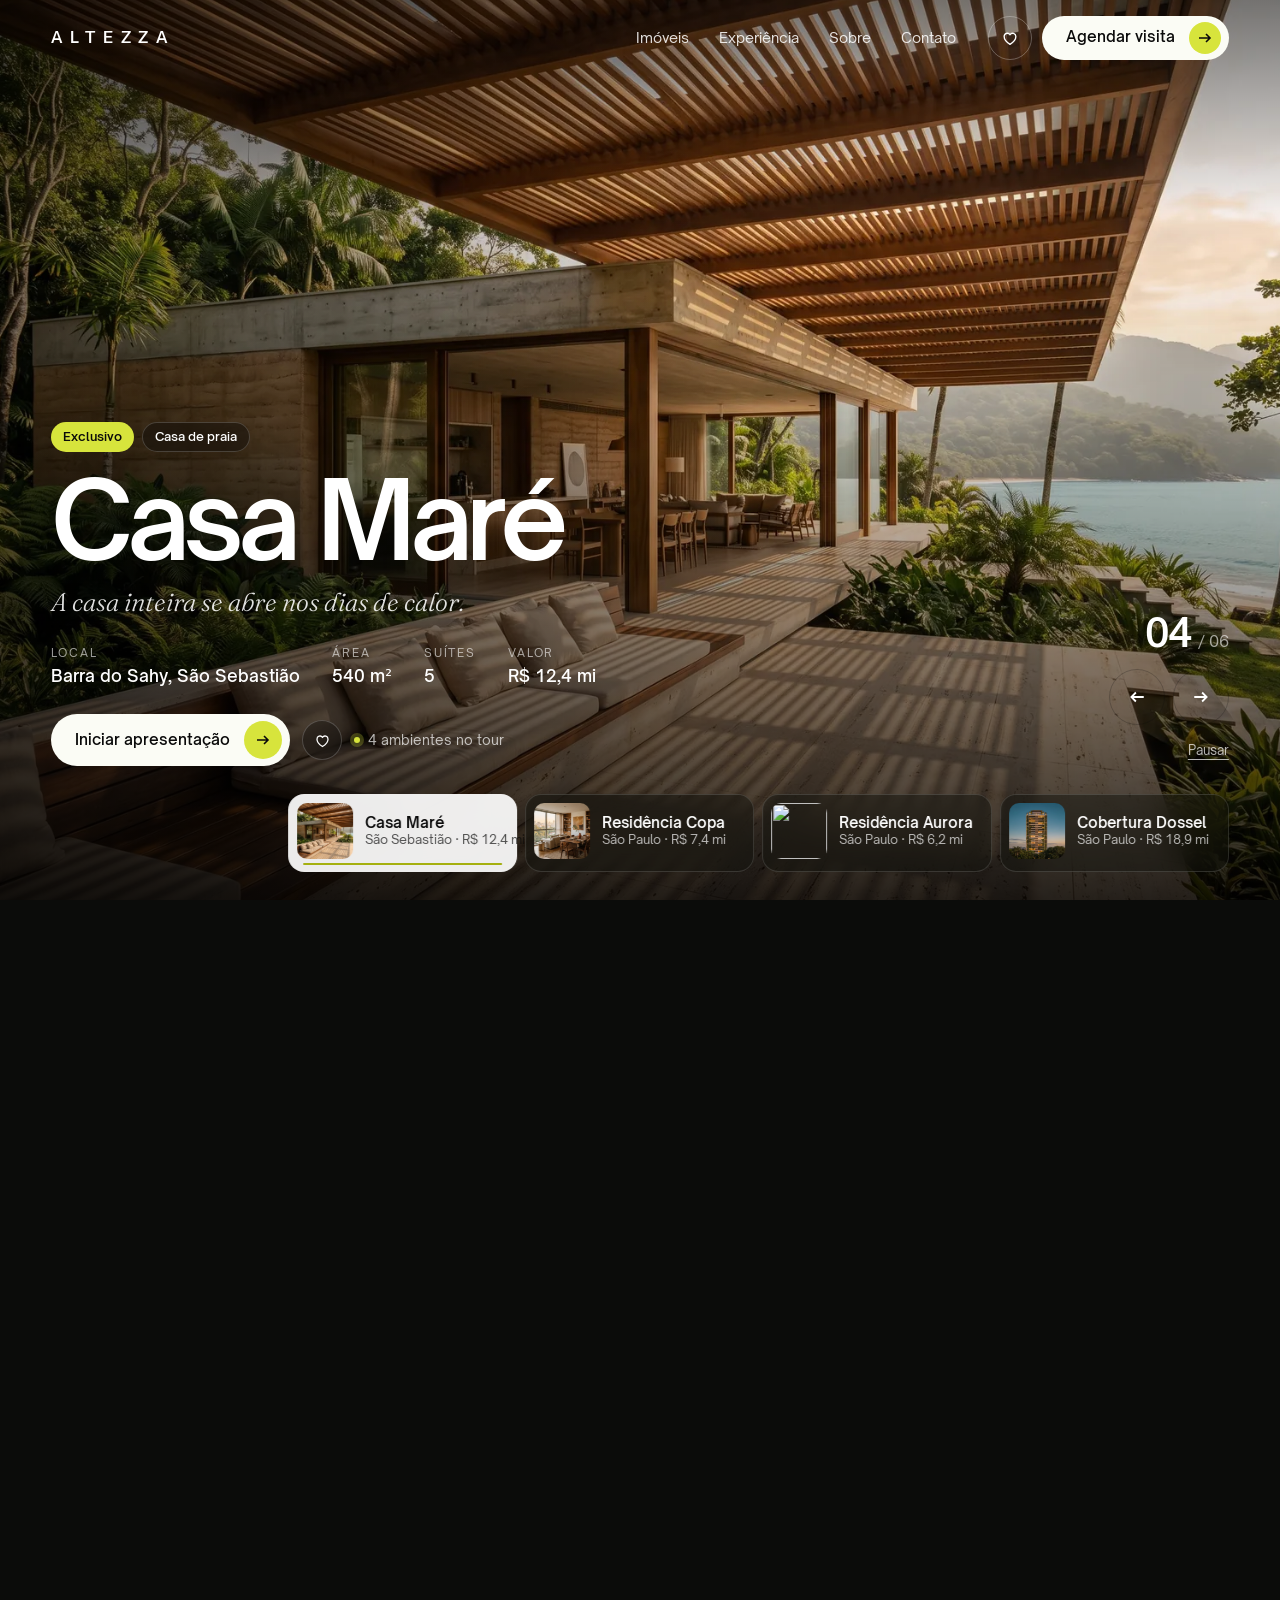
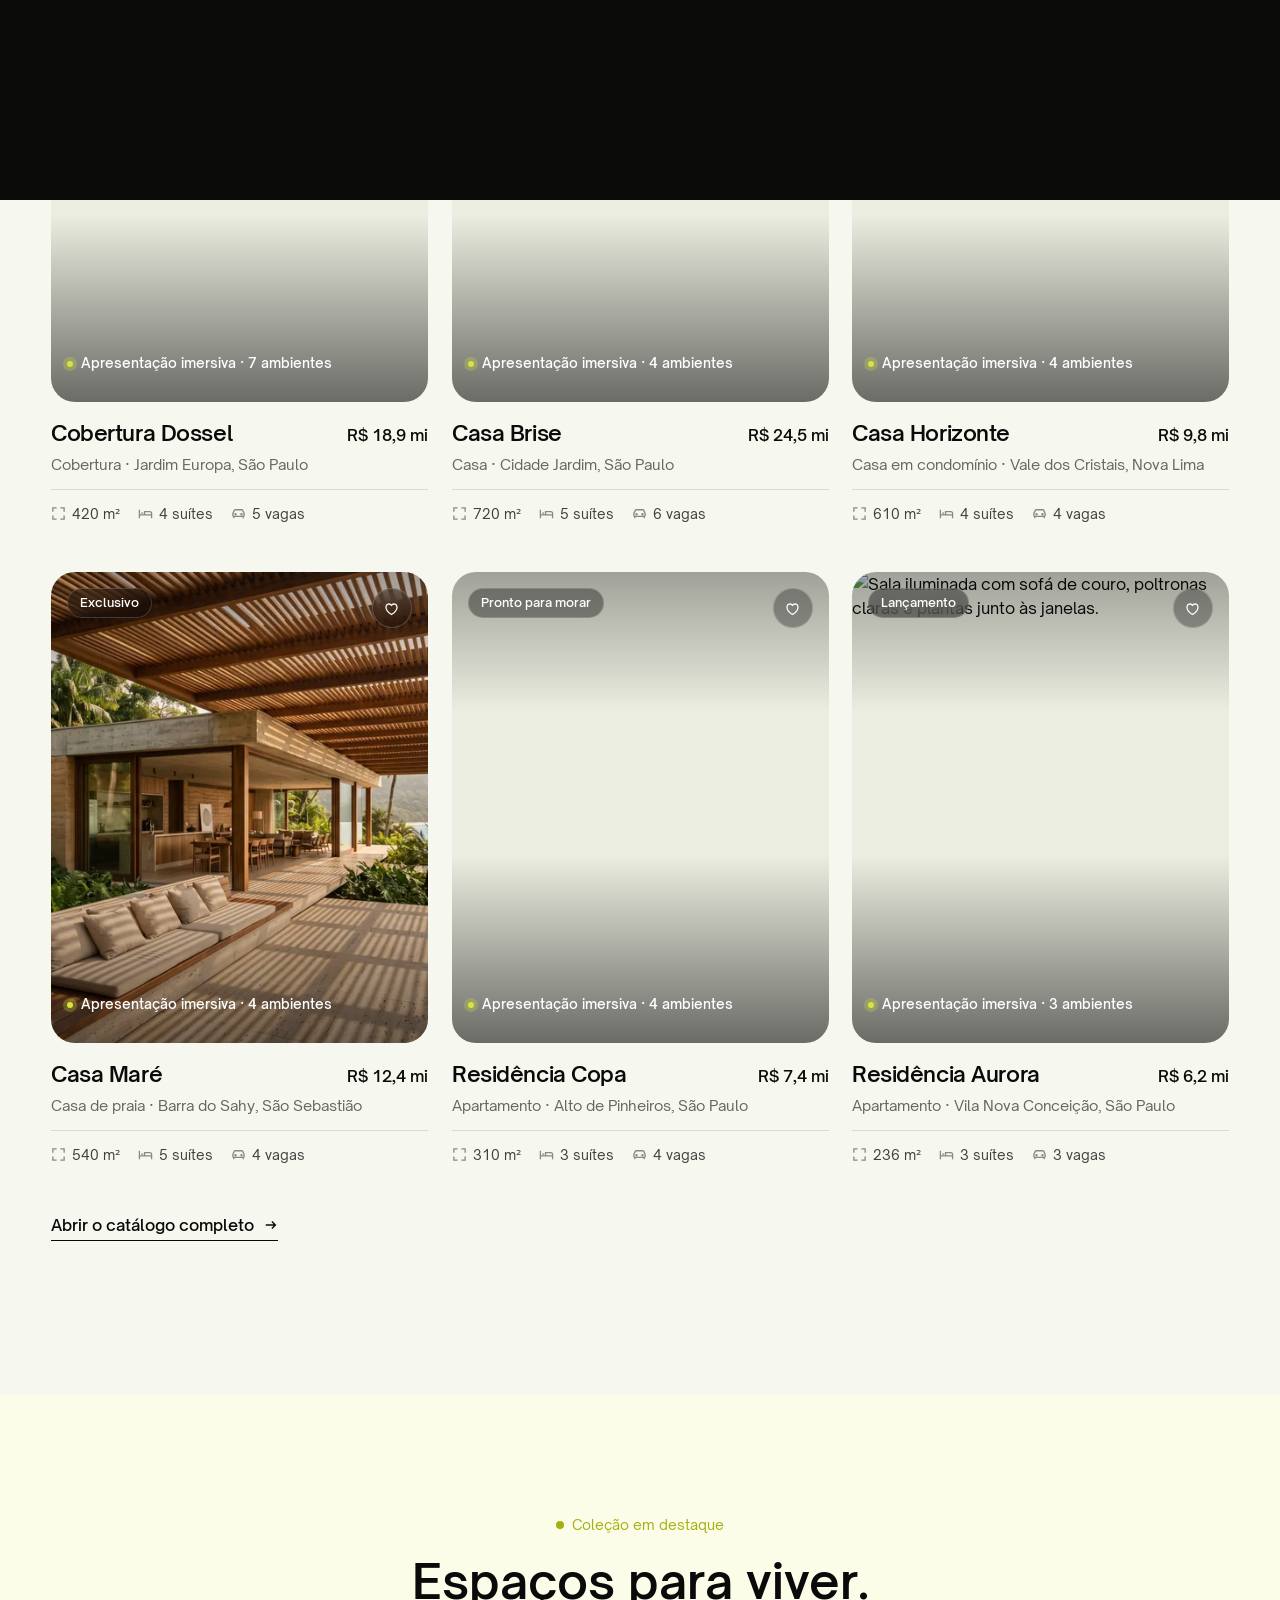
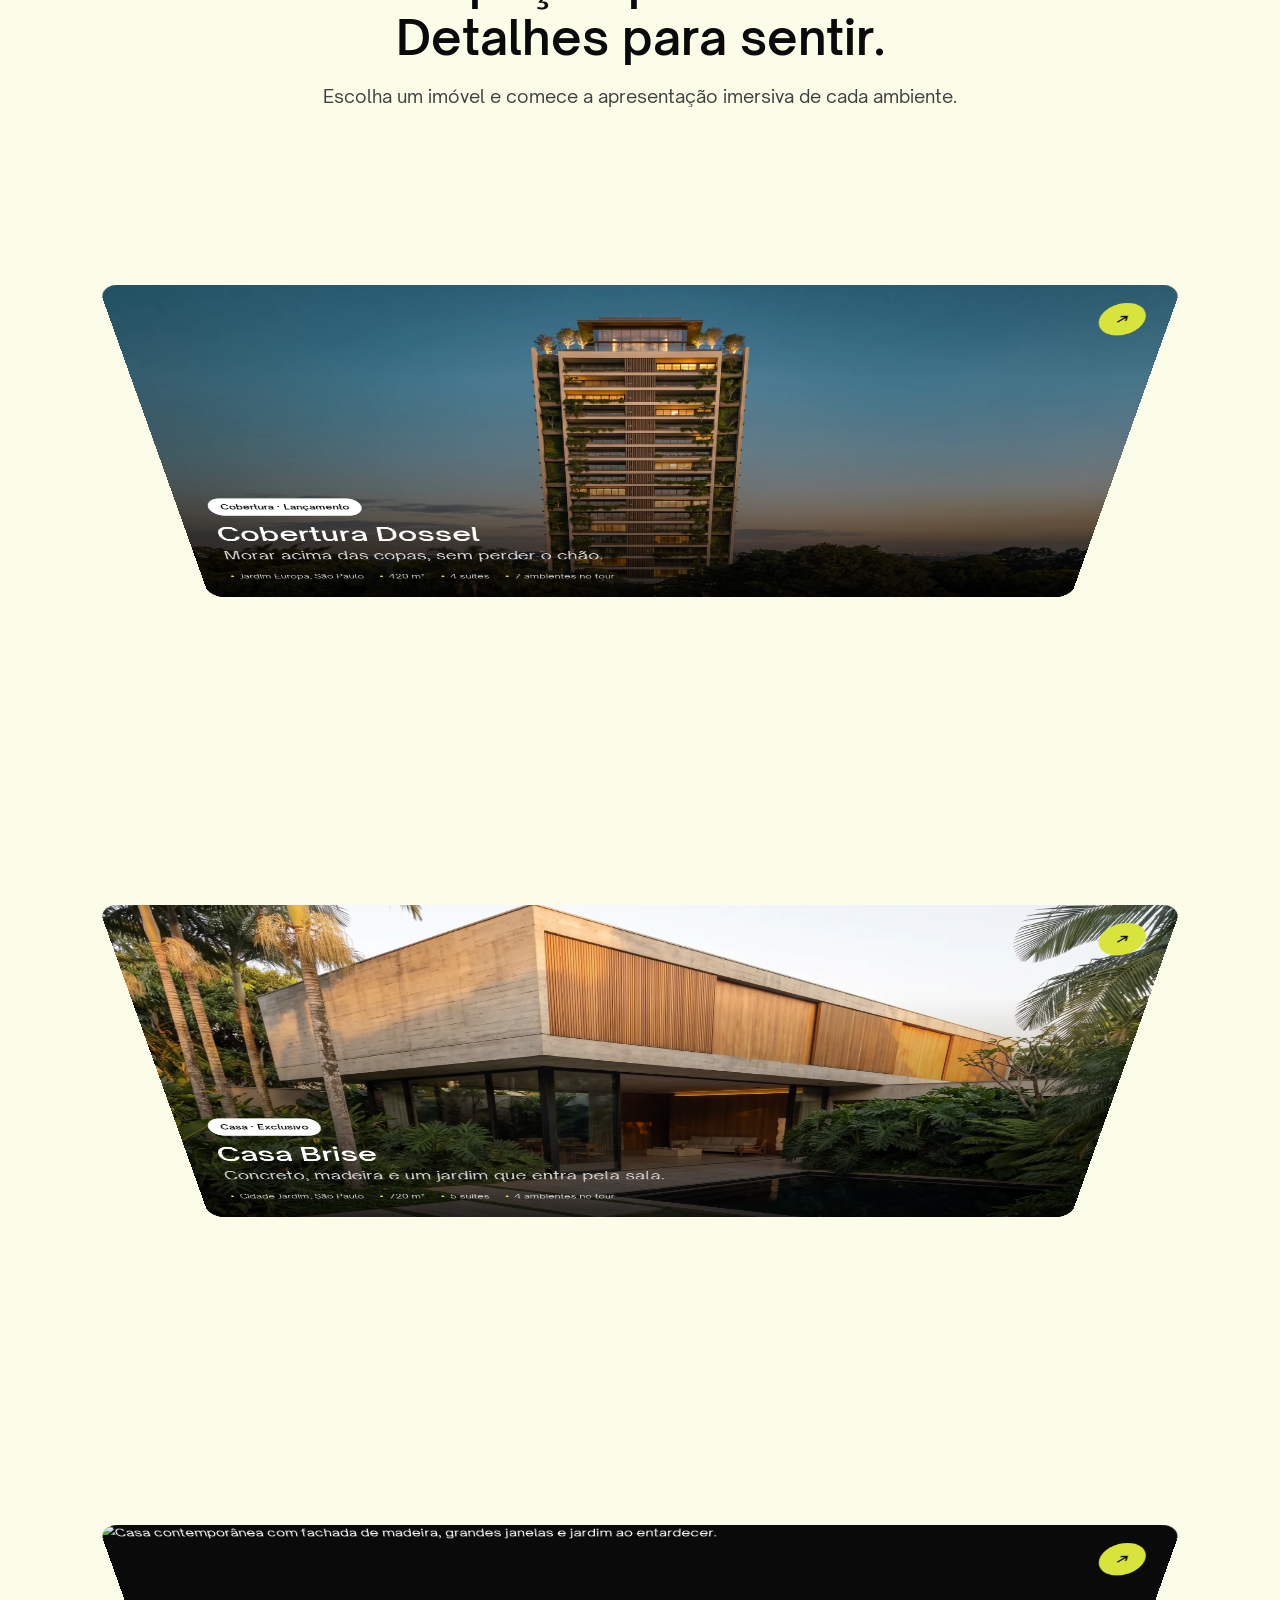
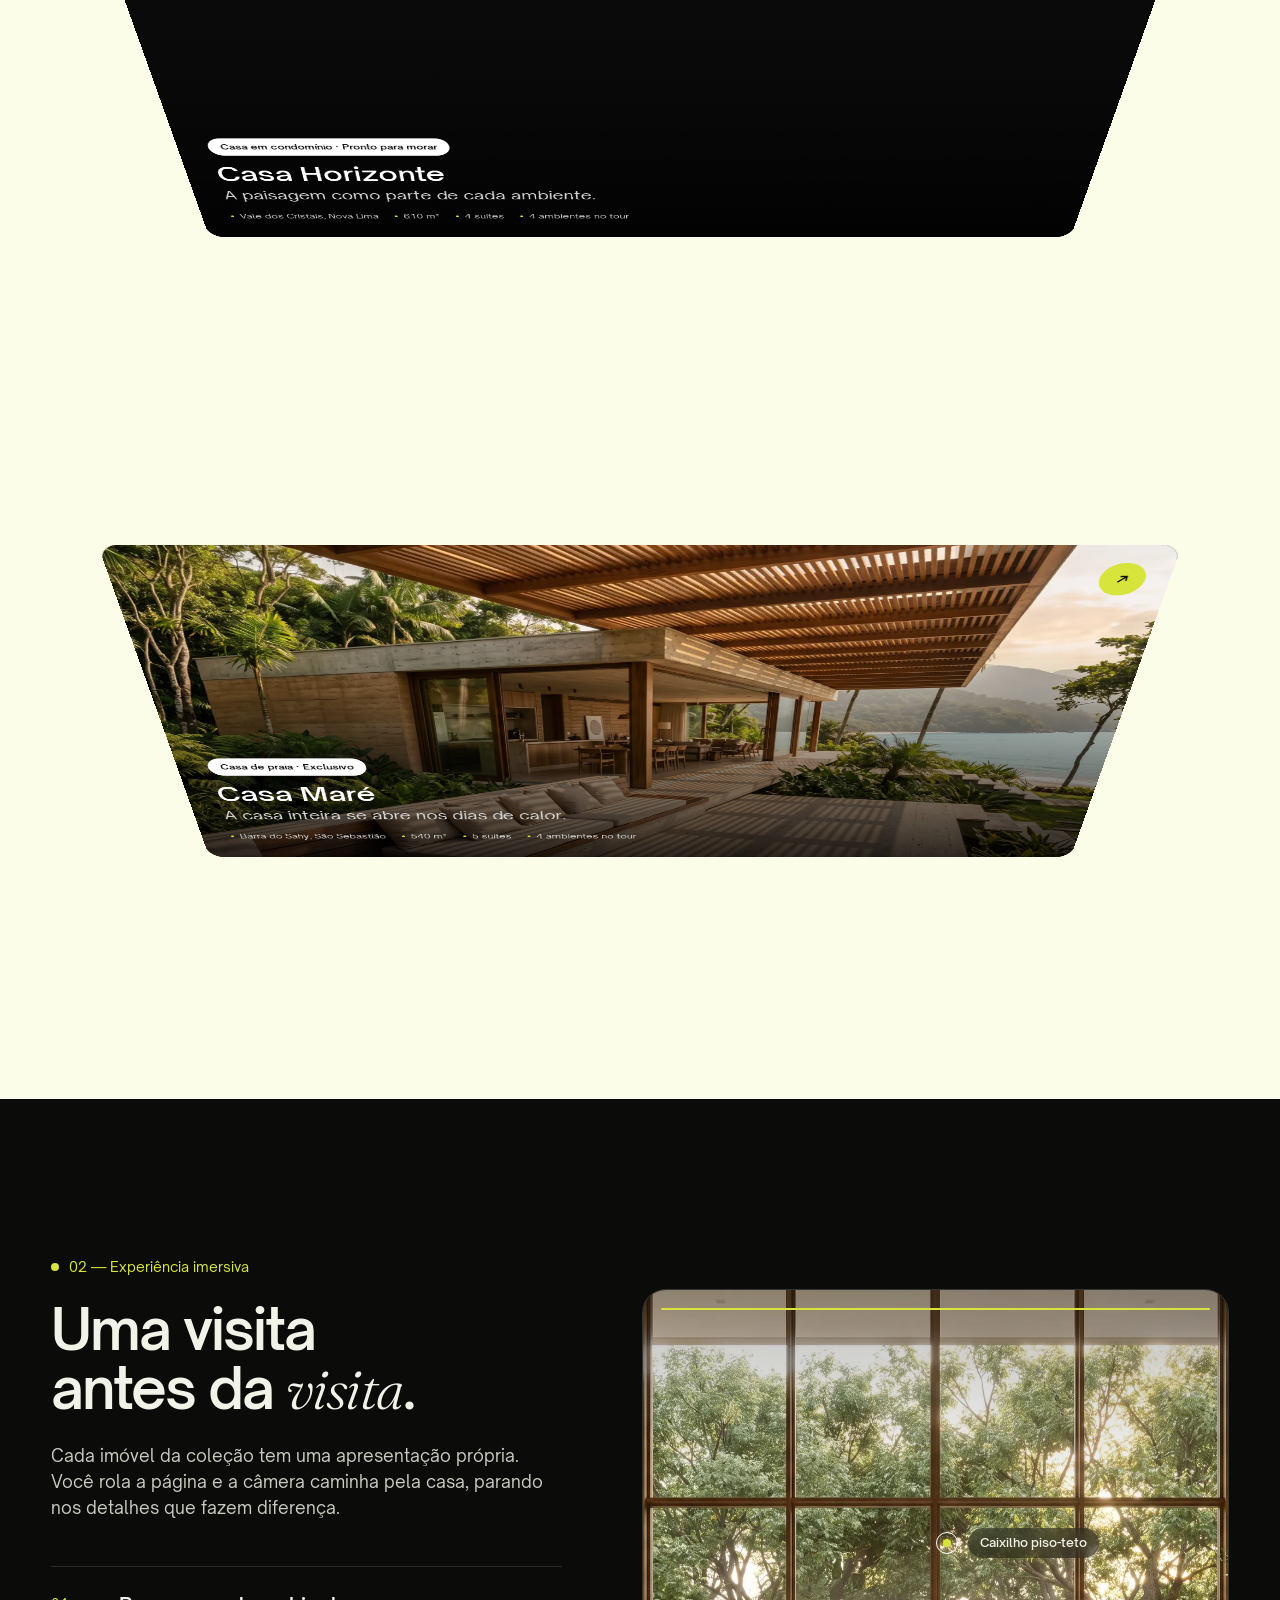
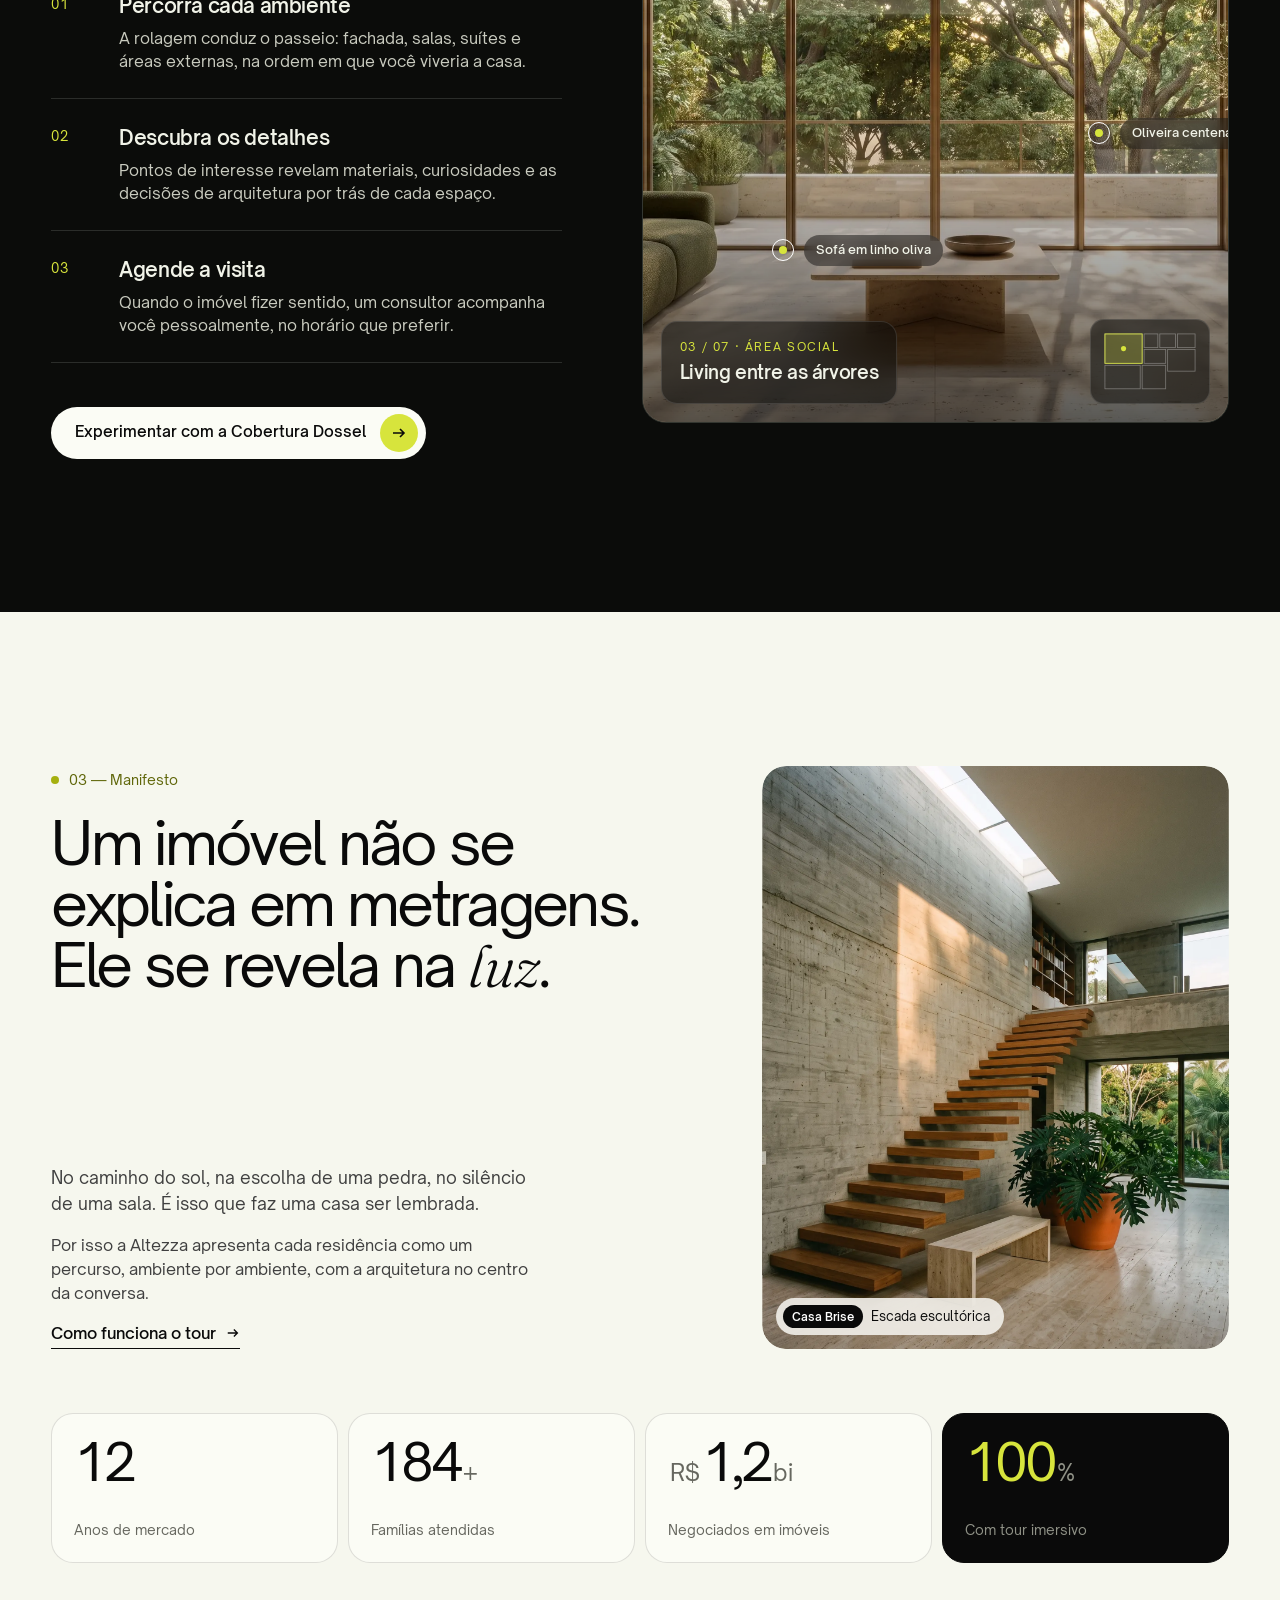
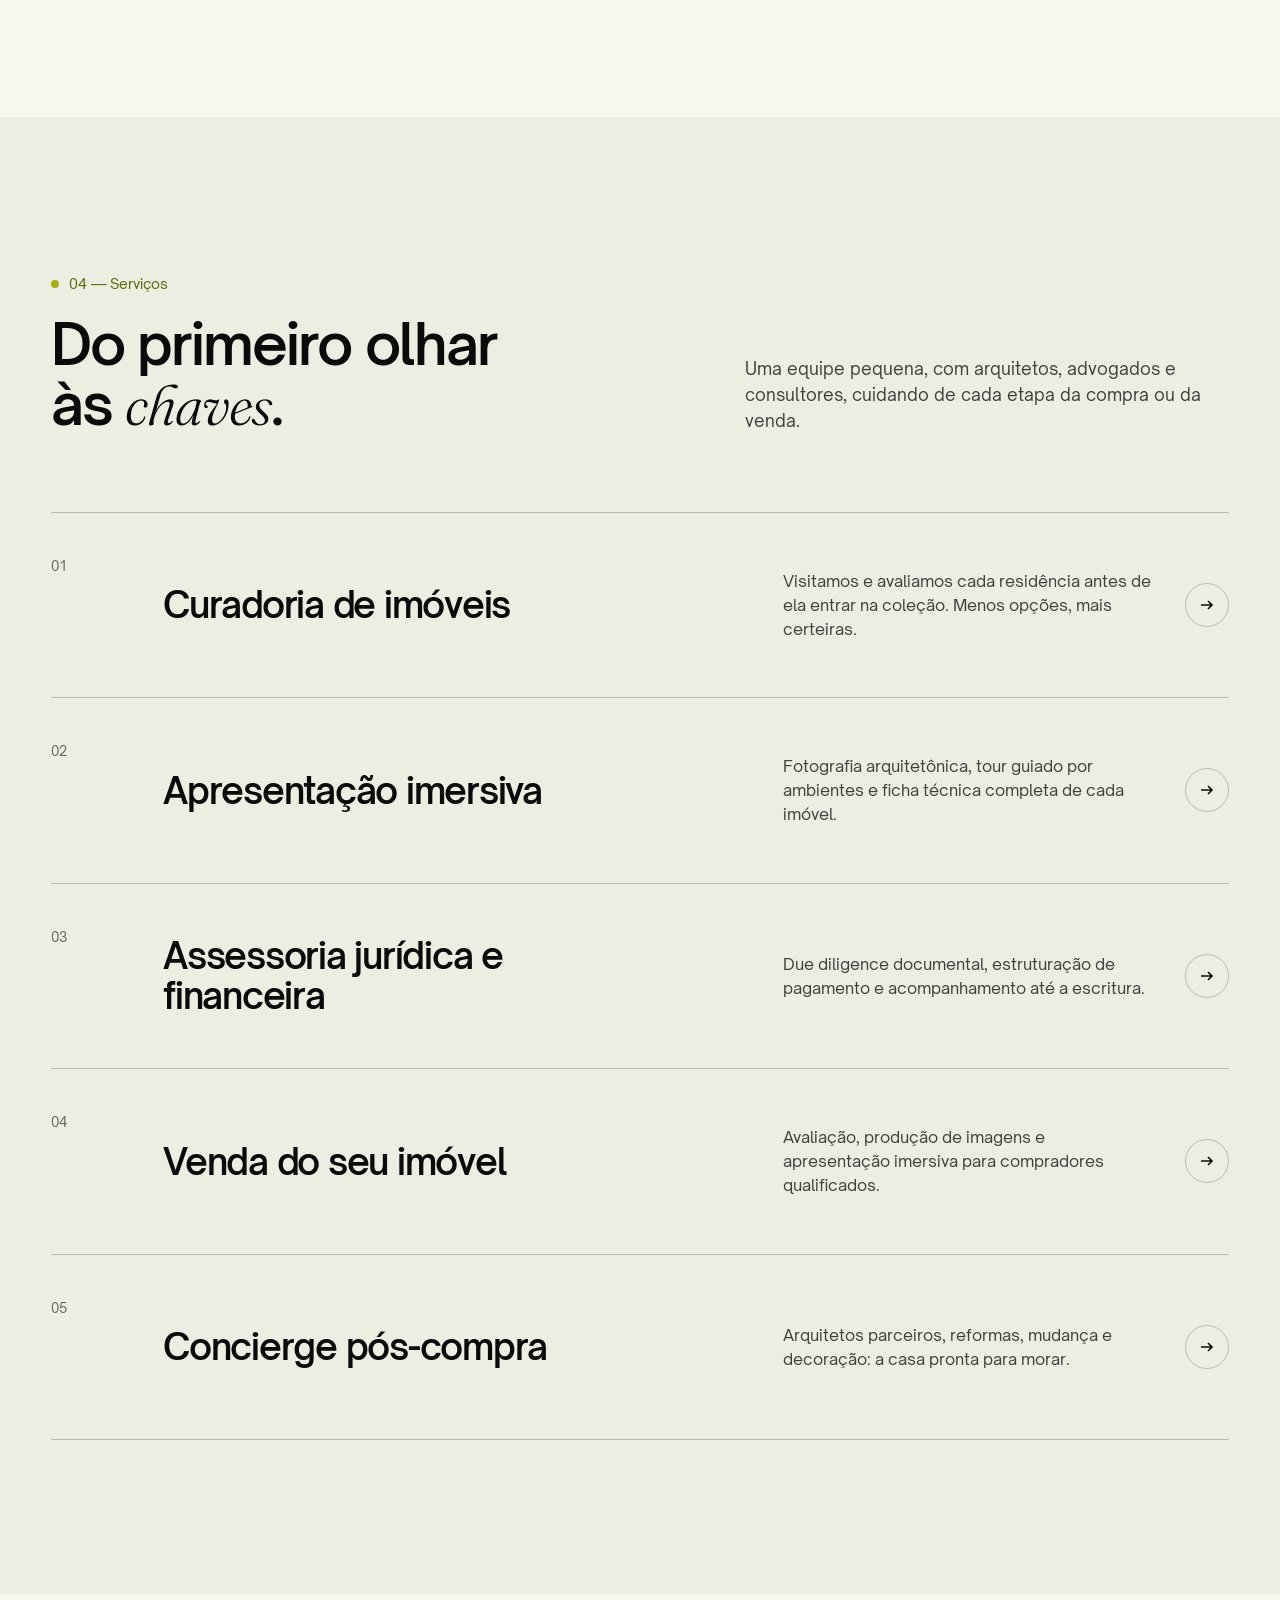
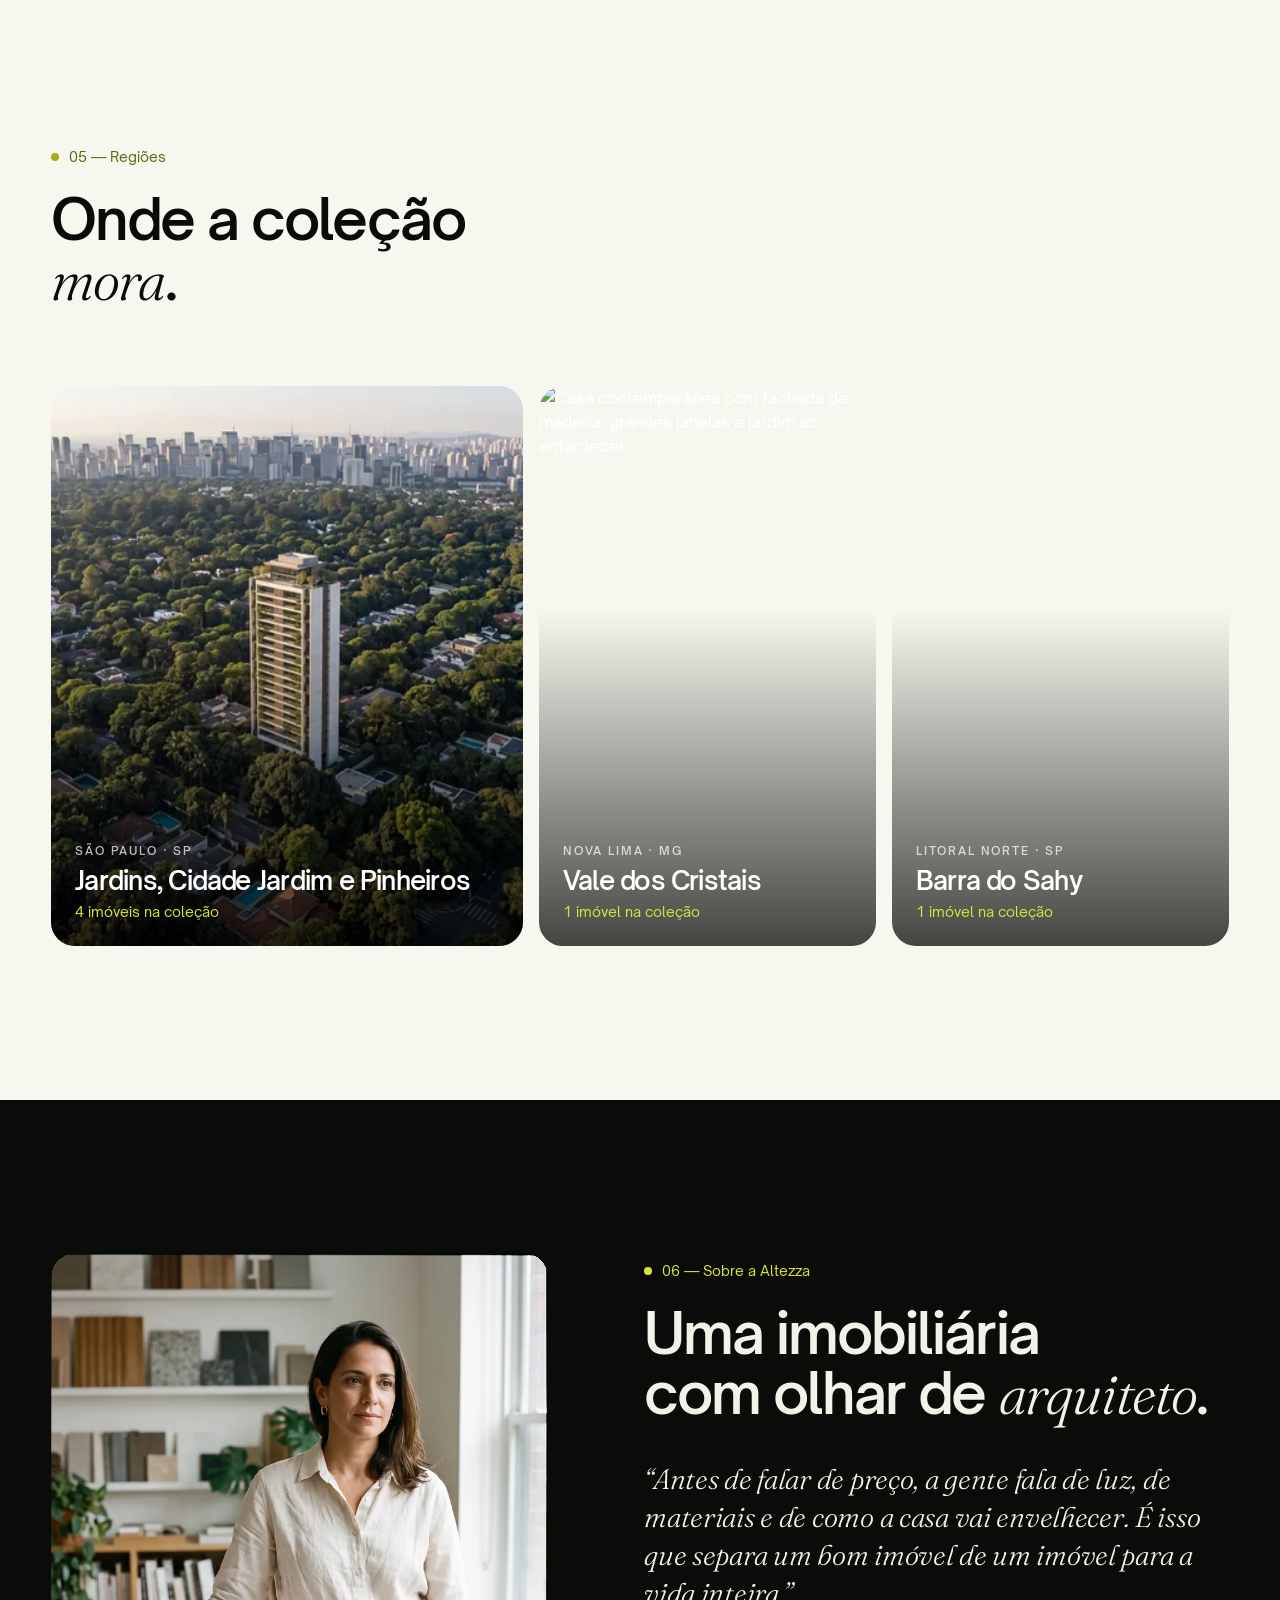
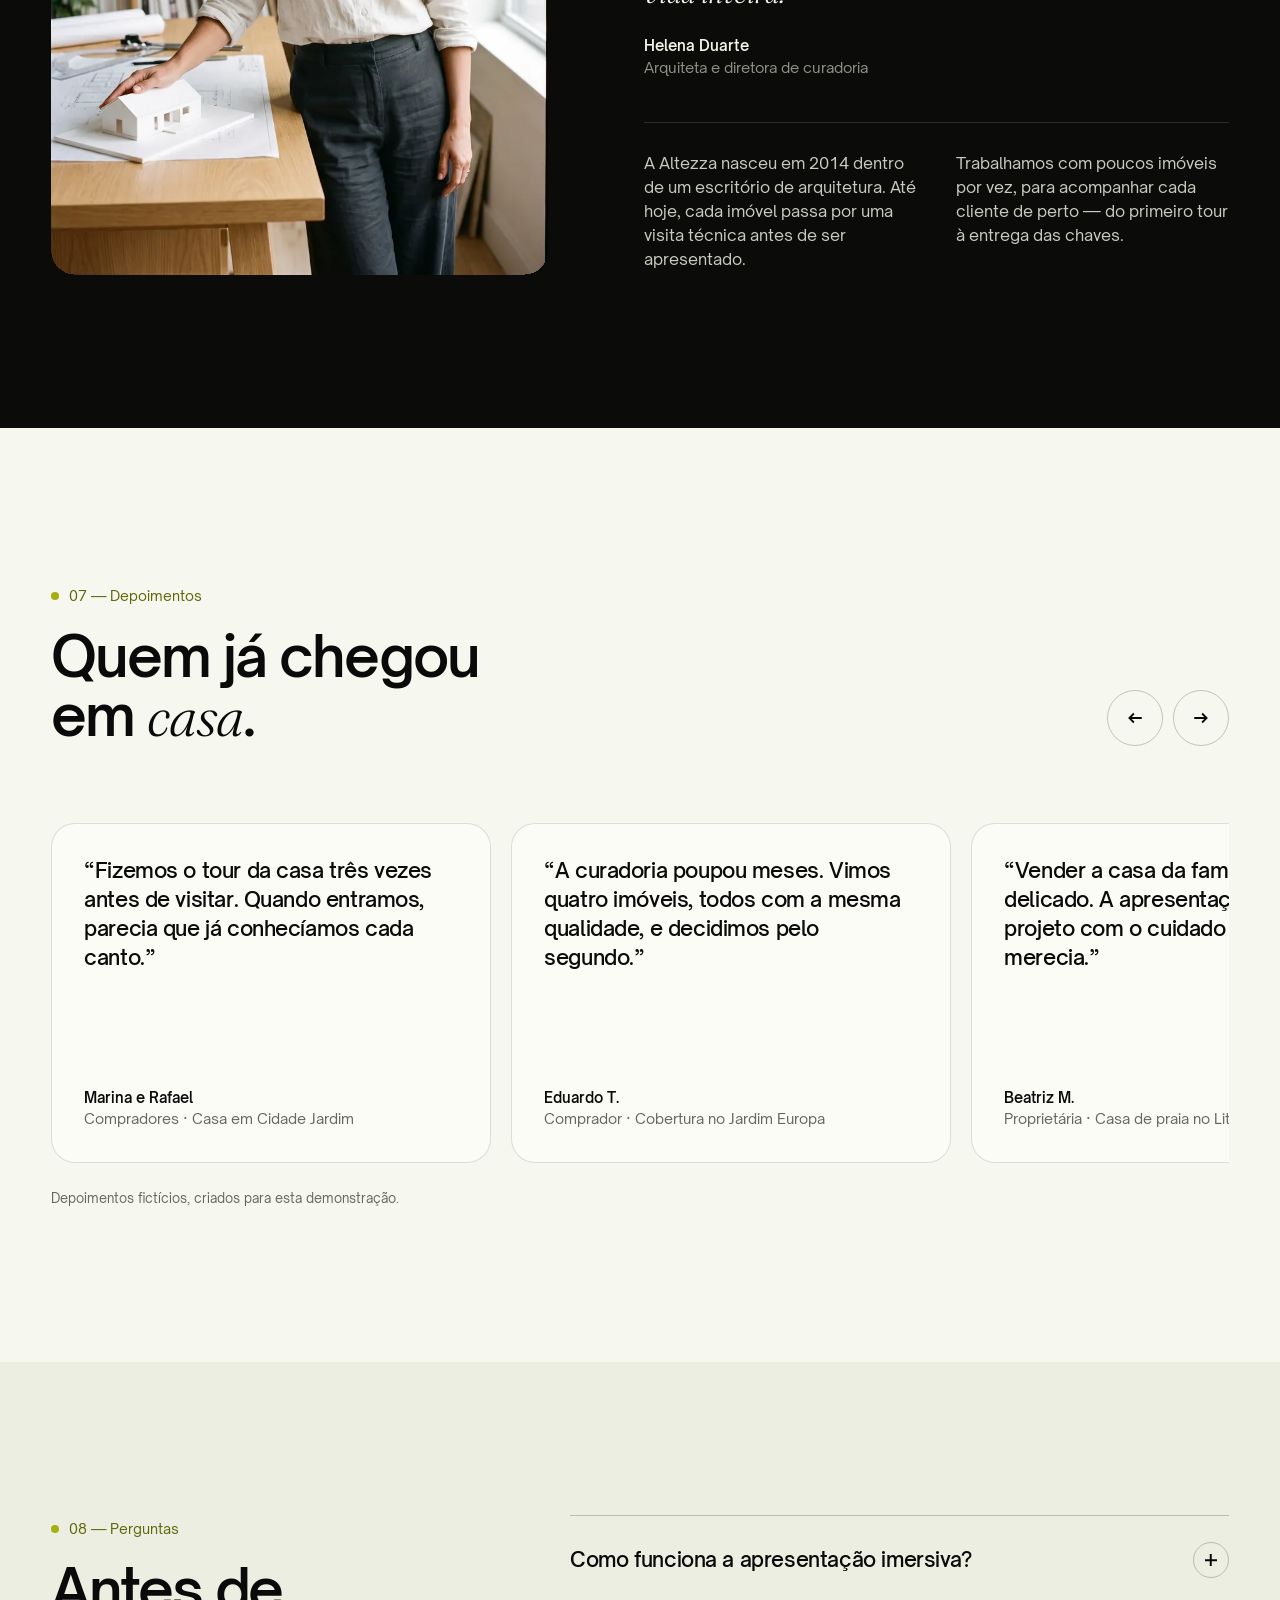
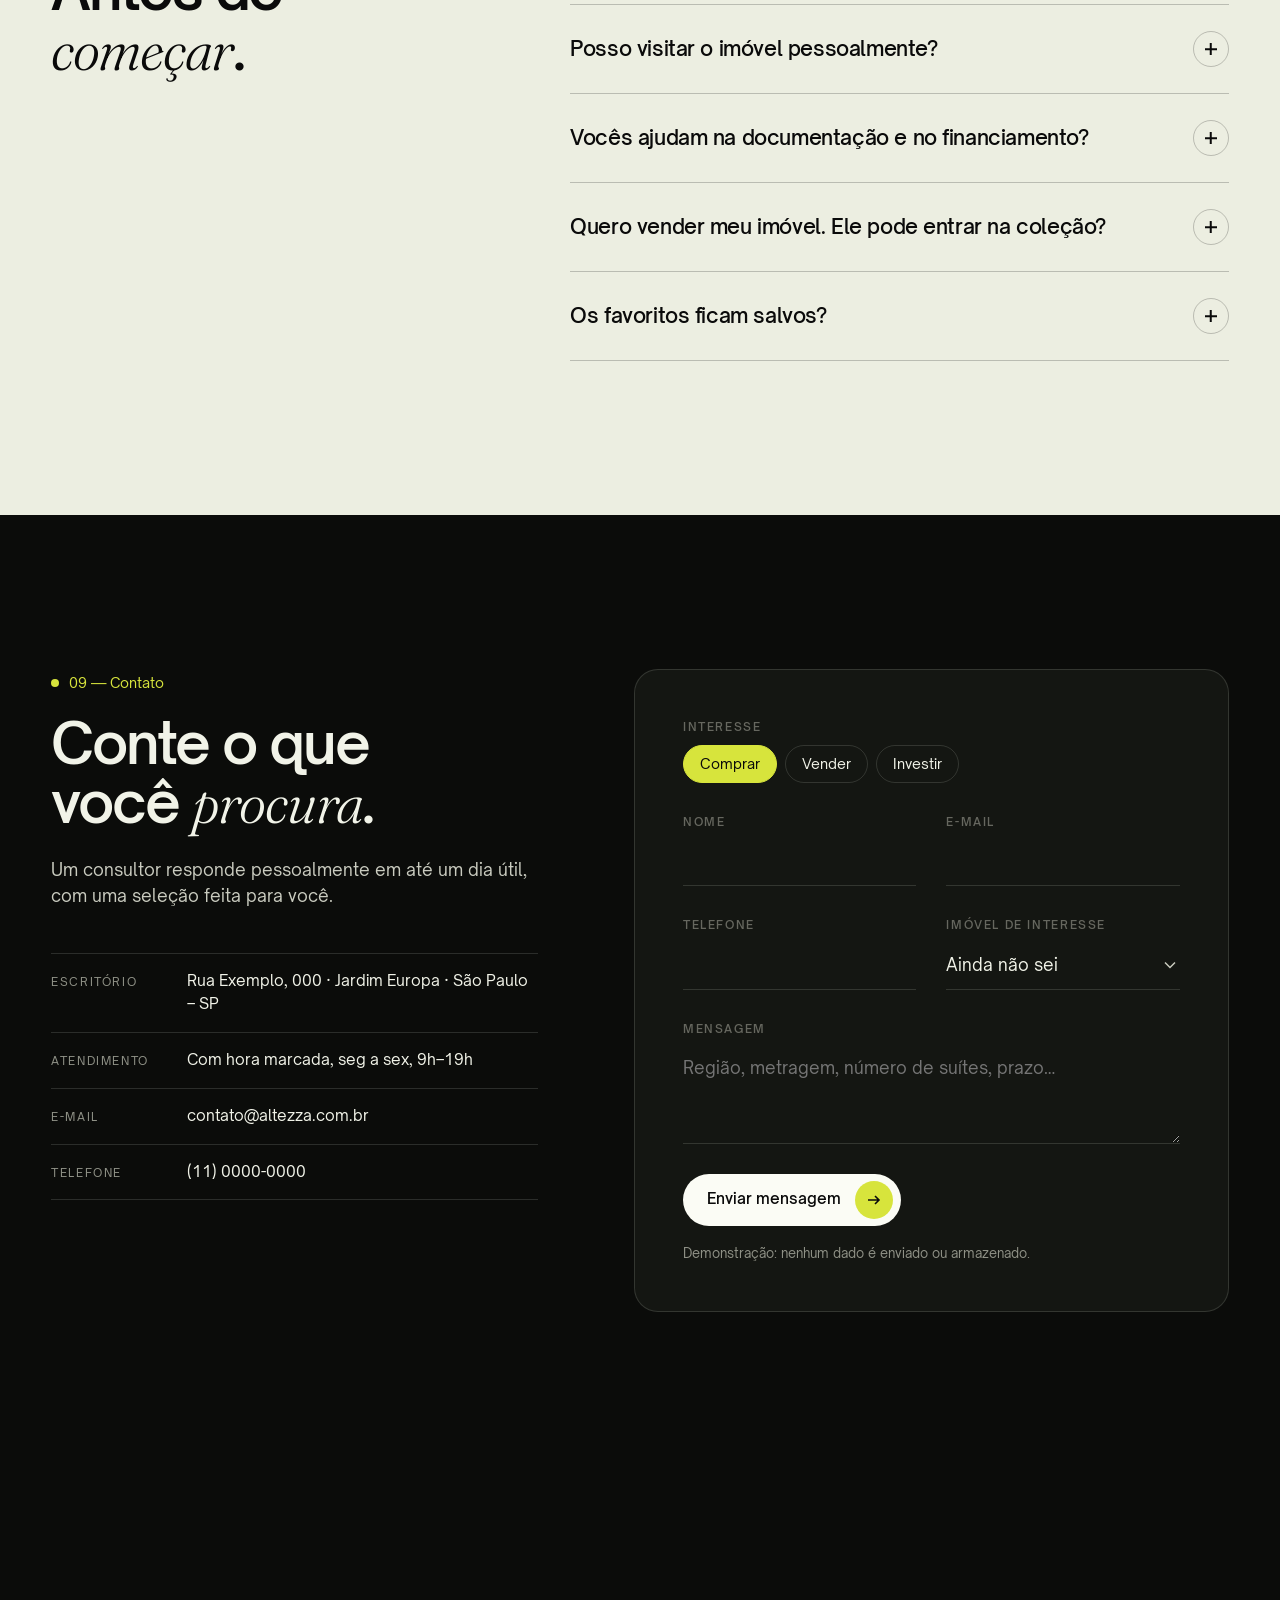
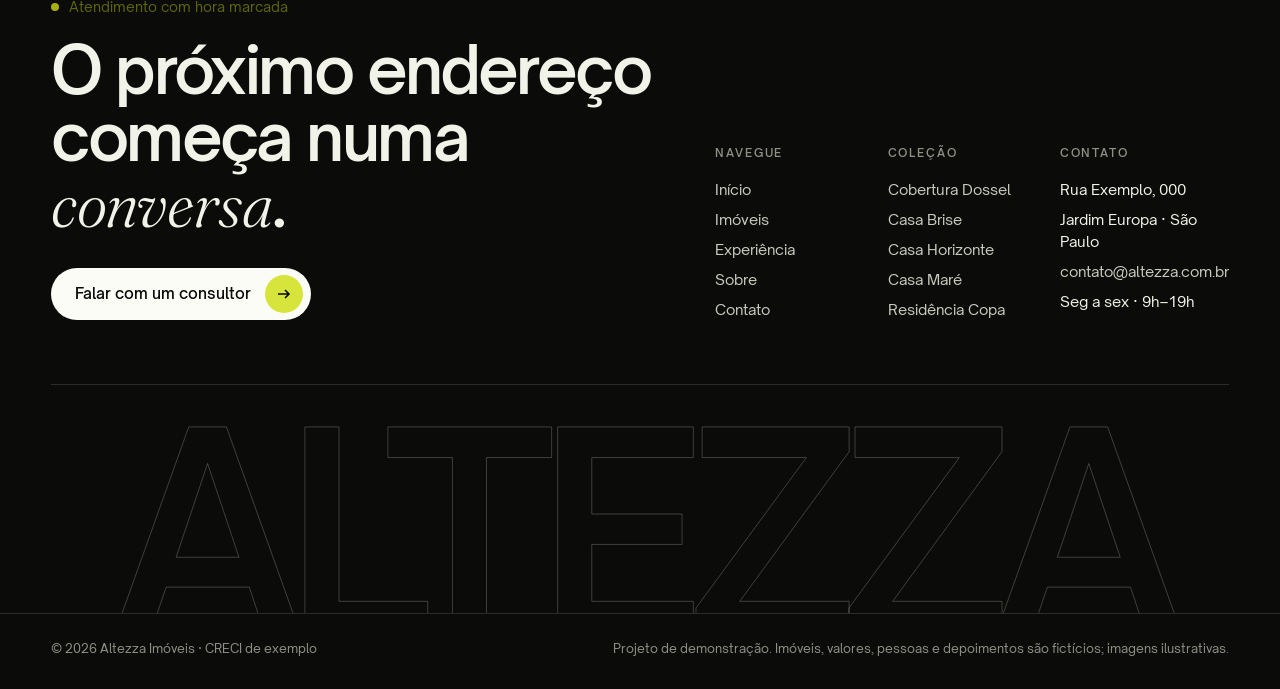
==== commit e6ffcd3e: "Refactor demo spot positioning to use CSS variables for improved maintainability" ====
--- a/index.html
+++ b/index.html
@@ -140,9 +140,9 @@
         <div class="exp__demo" data-reveal="scale" aria-hidden="true">
           <div class="demo">
             <div class="demo__img"><img src="assets/img/living-l.webp" alt="" width="2400" height="1340" loading="lazy" decoding="async"></div>
-            <span class="demo__spot" style="left:52%;top:34%"><i></i><b>Caixilho piso-teto</b></span>
-            <span class="demo__spot" style="left:78%;top:60%"><i></i><b>Oliveira centenária</b></span>
-            <span class="demo__spot" style="left:24%;top:76%"><i></i><b>Sofá em linho oliva</b></span>
+            <span class="demo__spot" style="--spot-x:52%;--spot-y:34%"><i></i><b>Caixilho piso-teto</b></span>
+            <span class="demo__spot" style="--spot-x:78%;--spot-y:60%"><i></i><b>Oliveira centenária</b></span>
+            <span class="demo__spot" style="--spot-x:24%;--spot-y:76%"><i></i><b>Sofá em linho oliva</b></span>
             <div class="demo__panel">
               <p>03 / 07 · Área social</p>
               <strong>Living entre as árvores</strong>
--- a/assets/css/home.css
+++ b/assets/css/home.css
@@ -341,7 +341,7 @@
 .demo__img img { position: absolute; height: 100%; width: auto; max-width: none; left: 50%; top: 0; transform: translateX(-50%); animation: demo-cam 14s var(--ease-io) infinite alternate; will-change: transform; }
 @keyframes demo-cam { 0% { transform: translateX(-46%) scale(1.04); } 100% { transform: translateX(-60%) scale(1.22); } }
 .demo::after { content: ''; position: absolute; inset: 0; background: linear-gradient(180deg, rgba(0,0,0,.25), transparent 30%, transparent 55%, rgba(0,0,0,.65)); pointer-events: none; }
-.demo__spot { position: absolute; z-index: 2; display: flex; align-items: center; gap: 10px; transform: translate(-11px, -11px); font-size: .78rem; animation: spot 14s infinite; }
+.demo__spot { position: absolute; left: var(--spot-x); top: var(--spot-y); z-index: 2; display: flex; align-items: center; gap: 10px; transform: translate(-11px, -11px); font-size: .78rem; animation: spot 14s infinite; }
 .demo__spot:nth-of-type(2) { animation-delay: 1.2s; }
 .demo__spot:nth-of-type(3) { animation-delay: 2.4s; }
 .demo__spot i { width: 22px; height: 22px; border-radius: 50%; border: 1.5px solid #fff; display: grid; place-items: center; }
@@ -365,8 +365,12 @@
   .demo__panel p { font-size: .62rem; letter-spacing: .1em; }
   .demo__panel strong { font-size: clamp(.9rem, 4vw, 1.05rem); line-height: 1.2; overflow-wrap: anywhere; }
   .demo__map { right: 12px; bottom: 12px; width: 78px; padding: 6px; }
-  .demo__spot { max-width: calc(100% - 24px); font-size: .7rem; }
-  .demo__spot b { white-space: normal; }
+  .demo__spot { width: 22px; height: 22px; font-size: .7rem; }
+  .demo__spot i { flex: none; }
+  .demo__spot b { position: absolute; left: 30px; top: 50%; transform: translateY(-50%); width: max-content; max-width: 110px; padding: 7px 10px; border-radius: 12px; white-space: normal; line-height: 1.35; }
+  .demo__spot:nth-of-type(1) b, .demo__spot:nth-of-type(2) b { left: auto; right: 30px; }
+  .demo__spot:nth-of-type(2) { top: 51%; }
+  .demo__spot:nth-of-type(3) { top: 67%; }
   .demo__bar { left: 12px; right: 12px; top: 12px; }
 }
 
@@ -457,6 +461,10 @@
 .quote figcaption { display: grid; font-size: .9rem; }
 .quote figcaption span { color: var(--muted); }
 .quotes__note { margin-top: 20px; font-size: .8rem; color: var(--muted); }
+@media (max-width: 699.98px) {
+  .quotes__track { grid-auto-columns: 100%; }
+  .quote { min-width: 0; scroll-snap-stop: always; }
+}
 
 /* ---------- Perguntas ---------- */
 .faq { background: var(--bg-2); }
@@ -487,3 +495,29 @@
 .contact__note { font-size: .8rem; color: var(--muted-night); margin-top: -12px; }
 @media (min-width: 700px) { .contact__row { grid-template-columns: 1fr 1fr; } }
 @media (min-width: 1024px) { .contact__grid { grid-template-columns: .9fr 1.1fr; gap: 96px; } }
+@media (max-width: 699.98px) {
+  .contact { padding-block: 72px; }
+  .contact__grid { gap: 36px; }
+  .contact__grid > *, .contact__row, .contact__form .field { min-width: 0; }
+  .contact__copy .h2 { max-width: 10ch; font-size: clamp(2.3rem, 10vw, 3.2rem); line-height: 1.05; letter-spacing: -.035em; }
+  .contact__copy .lead { margin-top: 20px; font-size: 1rem; line-height: 1.65; max-width: 34ch; }
+  .contact__info { display: grid; grid-template-columns: repeat(2, minmax(0, 1fr)); gap: 24px 20px; margin-top: 30px; padding-top: 26px; }
+  .contact__info div { display: grid; grid-template-columns: minmax(0, 1fr); align-content: start; gap: 8px; padding: 0; border: 0; font-size: .875rem; line-height: 1.6; }
+  .contact__info dt { padding: 0; font-size: .65rem; letter-spacing: .12em; color: #b4baa8; }
+  .contact__info dd { margin: 0; min-width: 0; color: var(--on-night); overflow-wrap: anywhere; }
+  .contact__info div:nth-child(n+3) { grid-column: 1 / -1; grid-template-columns: 76px minmax(0, 1fr); align-items: baseline; }
+  .contact__info a { display: inline-block; padding-block: 11px; margin-block: -11px; }
+  .contact__form { gap: 24px; padding: 30px 0 0; border: 0; border-top: 1px solid var(--line-night); border-radius: 0; background: transparent; }
+  .contact__row { gap: 24px; }
+  .contact__form .field > label, .contact__form .field > legend { color: #bcc2b1; font-size: .7rem; letter-spacing: .1em; }
+  .contact__form .pills { display: grid; grid-template-columns: repeat(3, minmax(0, 1fr)); gap: 7px; }
+  .contact__form .pill span { width: 100%; min-height: 46px; justify-content: center; padding-inline: 8px; font-size: .875rem; }
+  .contact__form .field :is(input:not([type="radio"]), select, textarea) { min-height: 52px; padding: 14px; border: 1px solid rgba(241,243,232,.18); border-radius: 12px; background-color: rgba(241,243,232,.045); font-size: 1rem; color: var(--on-night); }
+  .contact__form .field select { padding-right: 36px; background-position: right 15px center; }
+  .contact__form .field textarea { min-height: 128px; line-height: 1.55; }
+  .contact__form .field :is(input, select, textarea):focus-visible { outline: 2px solid var(--accent-glow); outline-offset: 3px; }
+  .contact__form .field input:user-invalid { border-color: #d28c72; }
+  .contact__form .field :is(input, textarea)::placeholder { color: #a5ab9b; opacity: 1; }
+  .contact__form > .btn { width: 100%; justify-content: space-between; min-height: 56px; margin-top: 4px; }
+  .contact__note { margin-top: -10px; font-size: .75rem; line-height: 1.65; color: #a5ab9b; }
+}
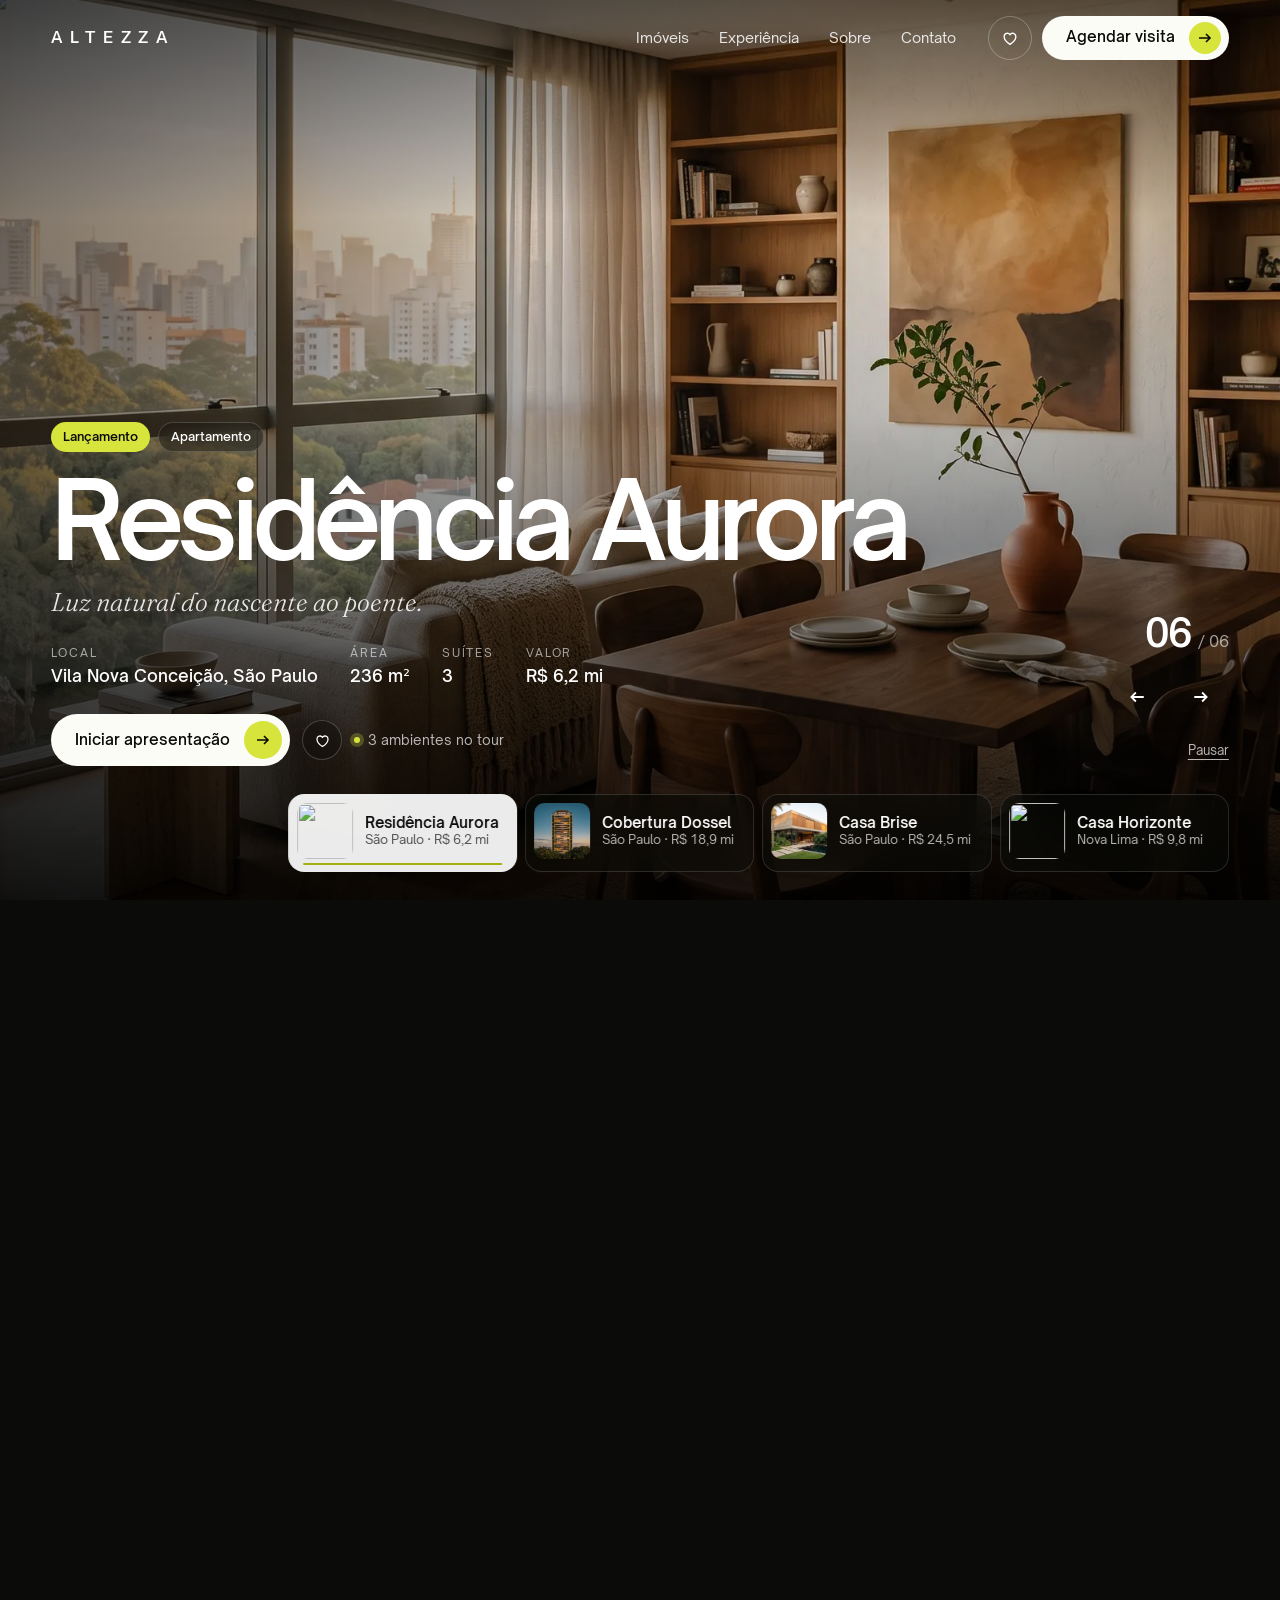
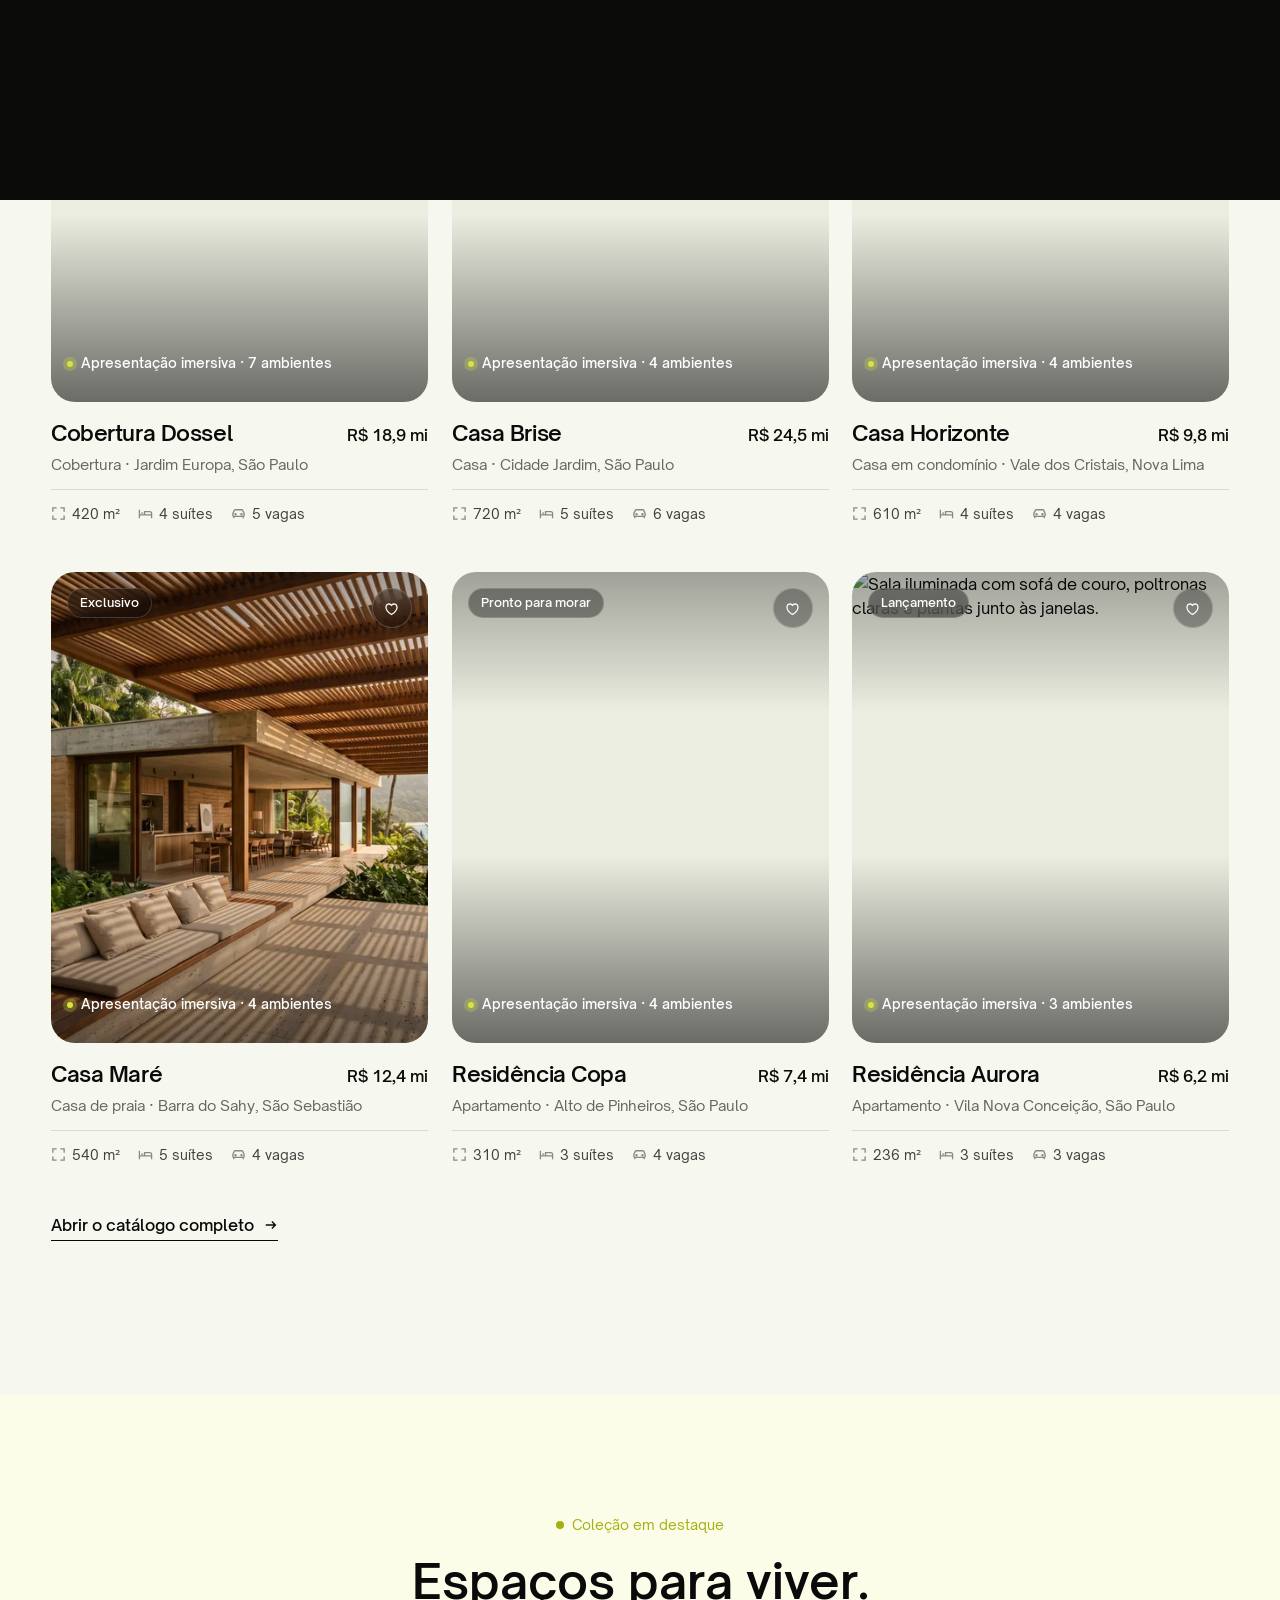
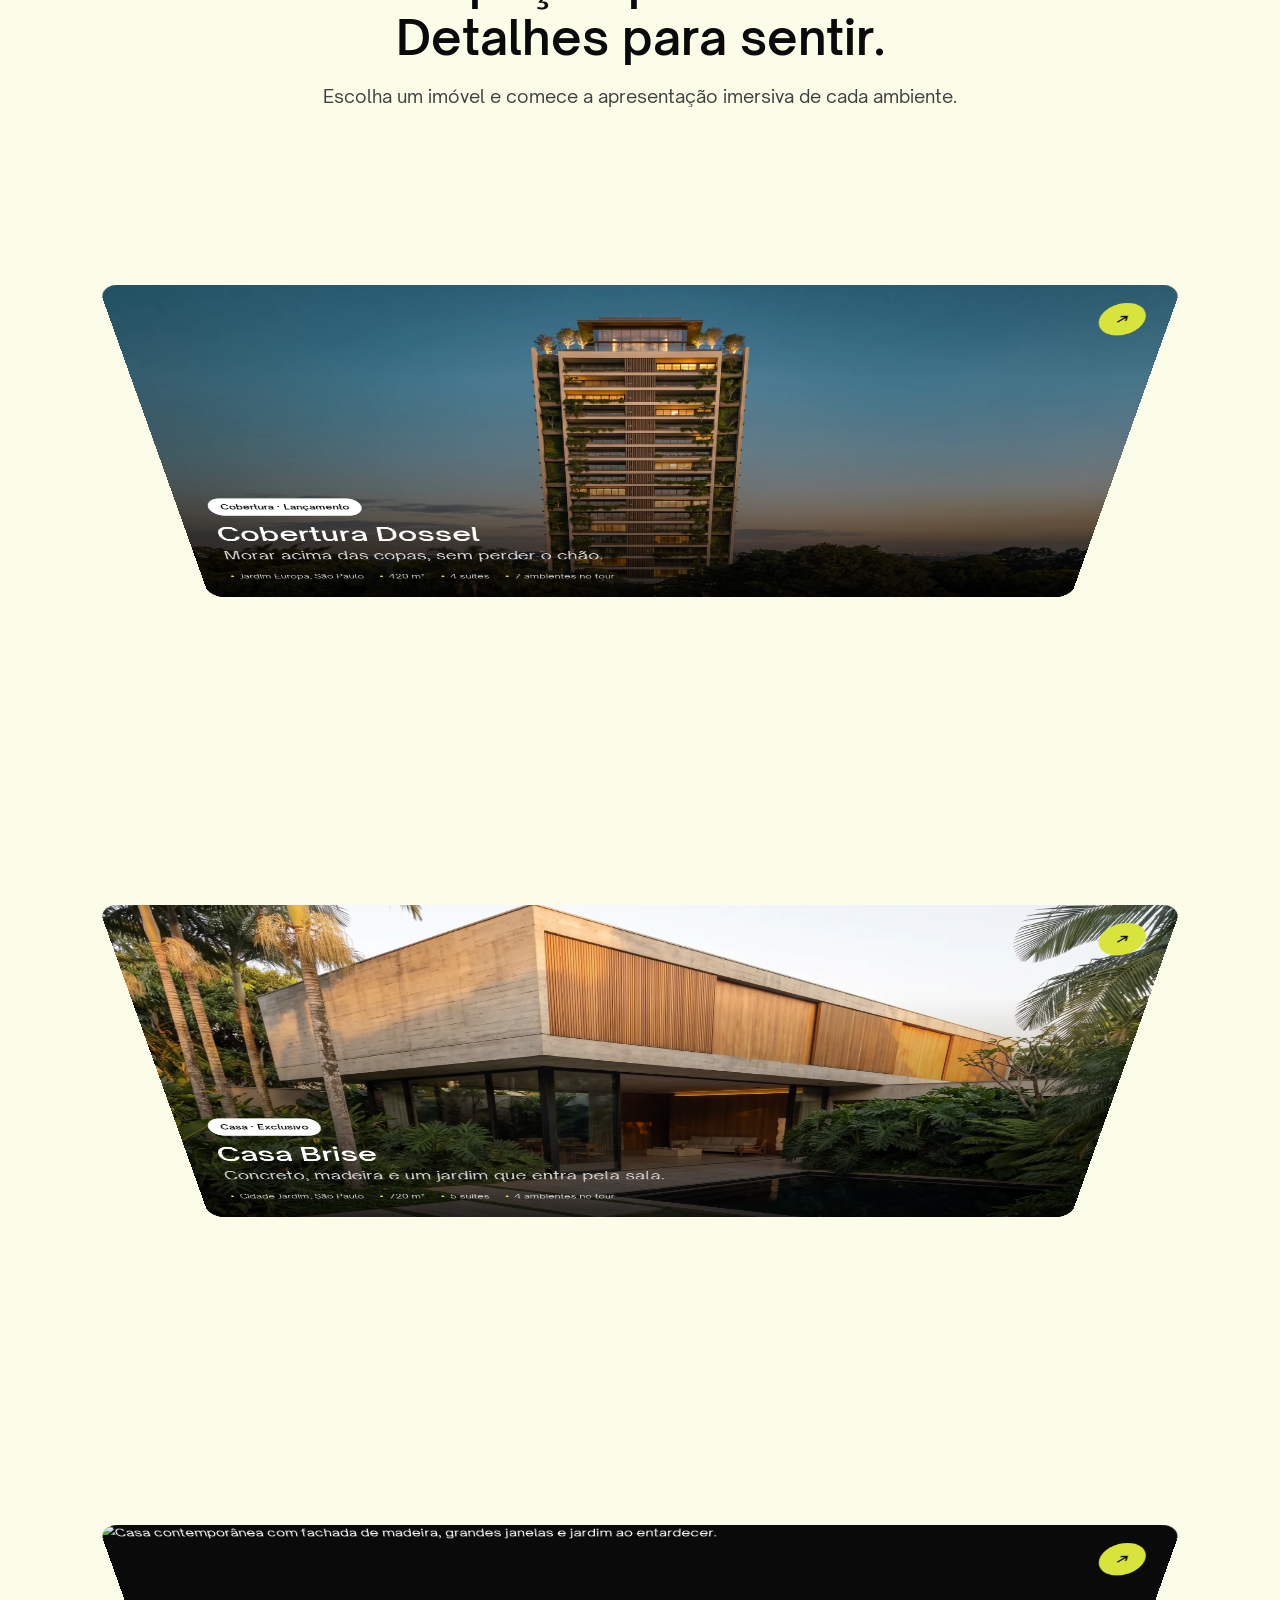
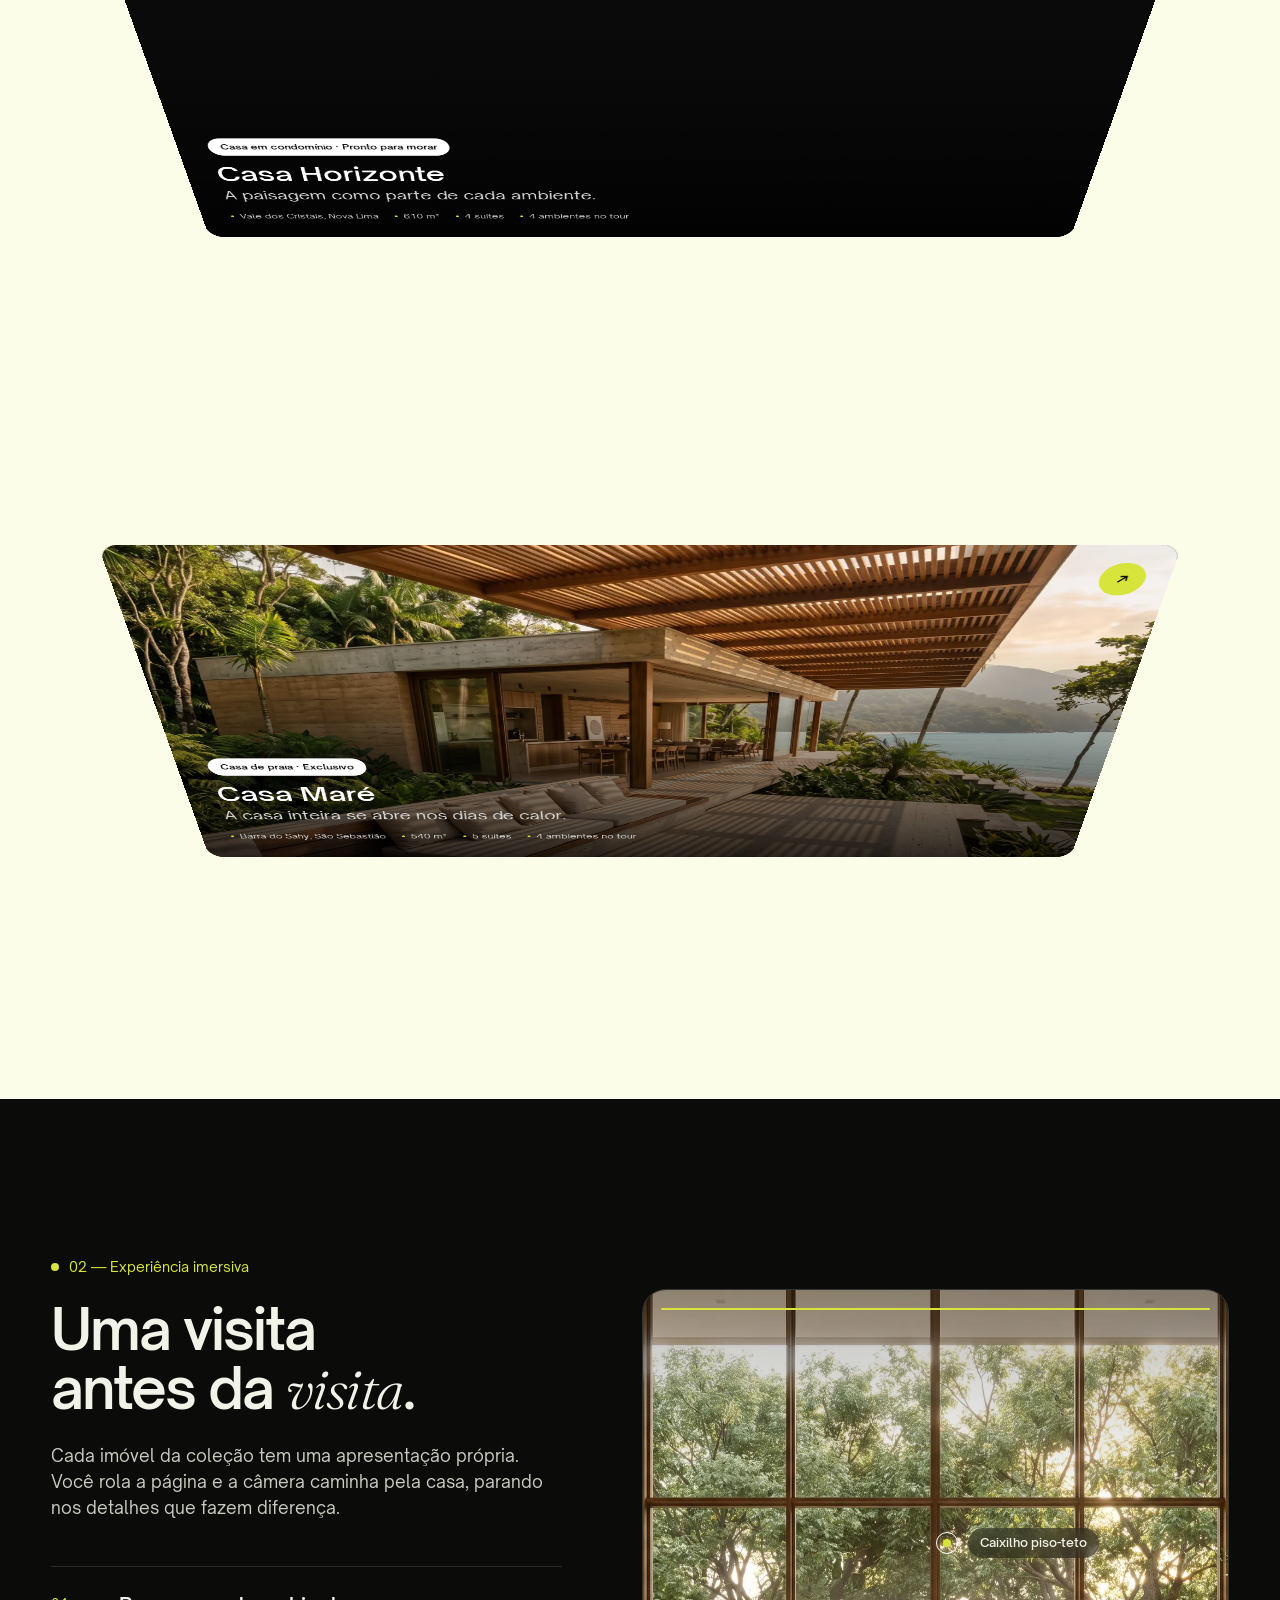
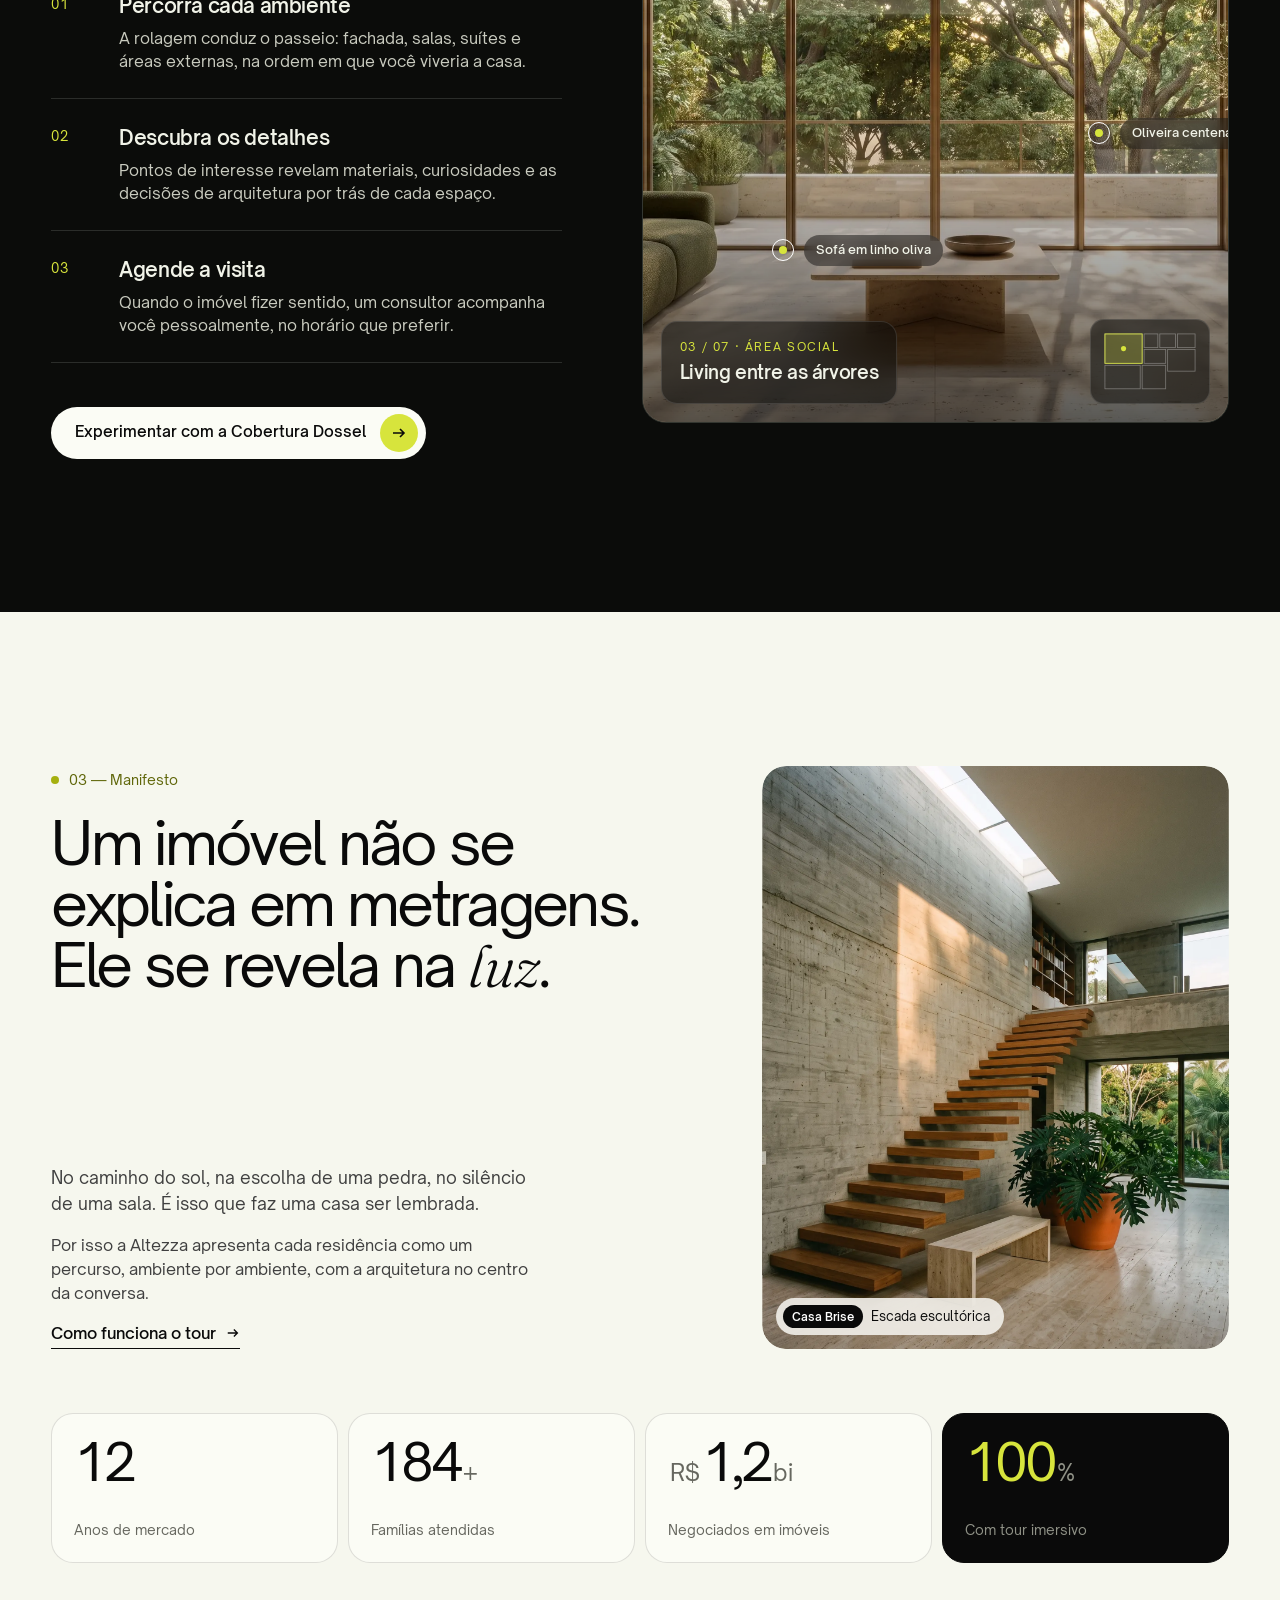
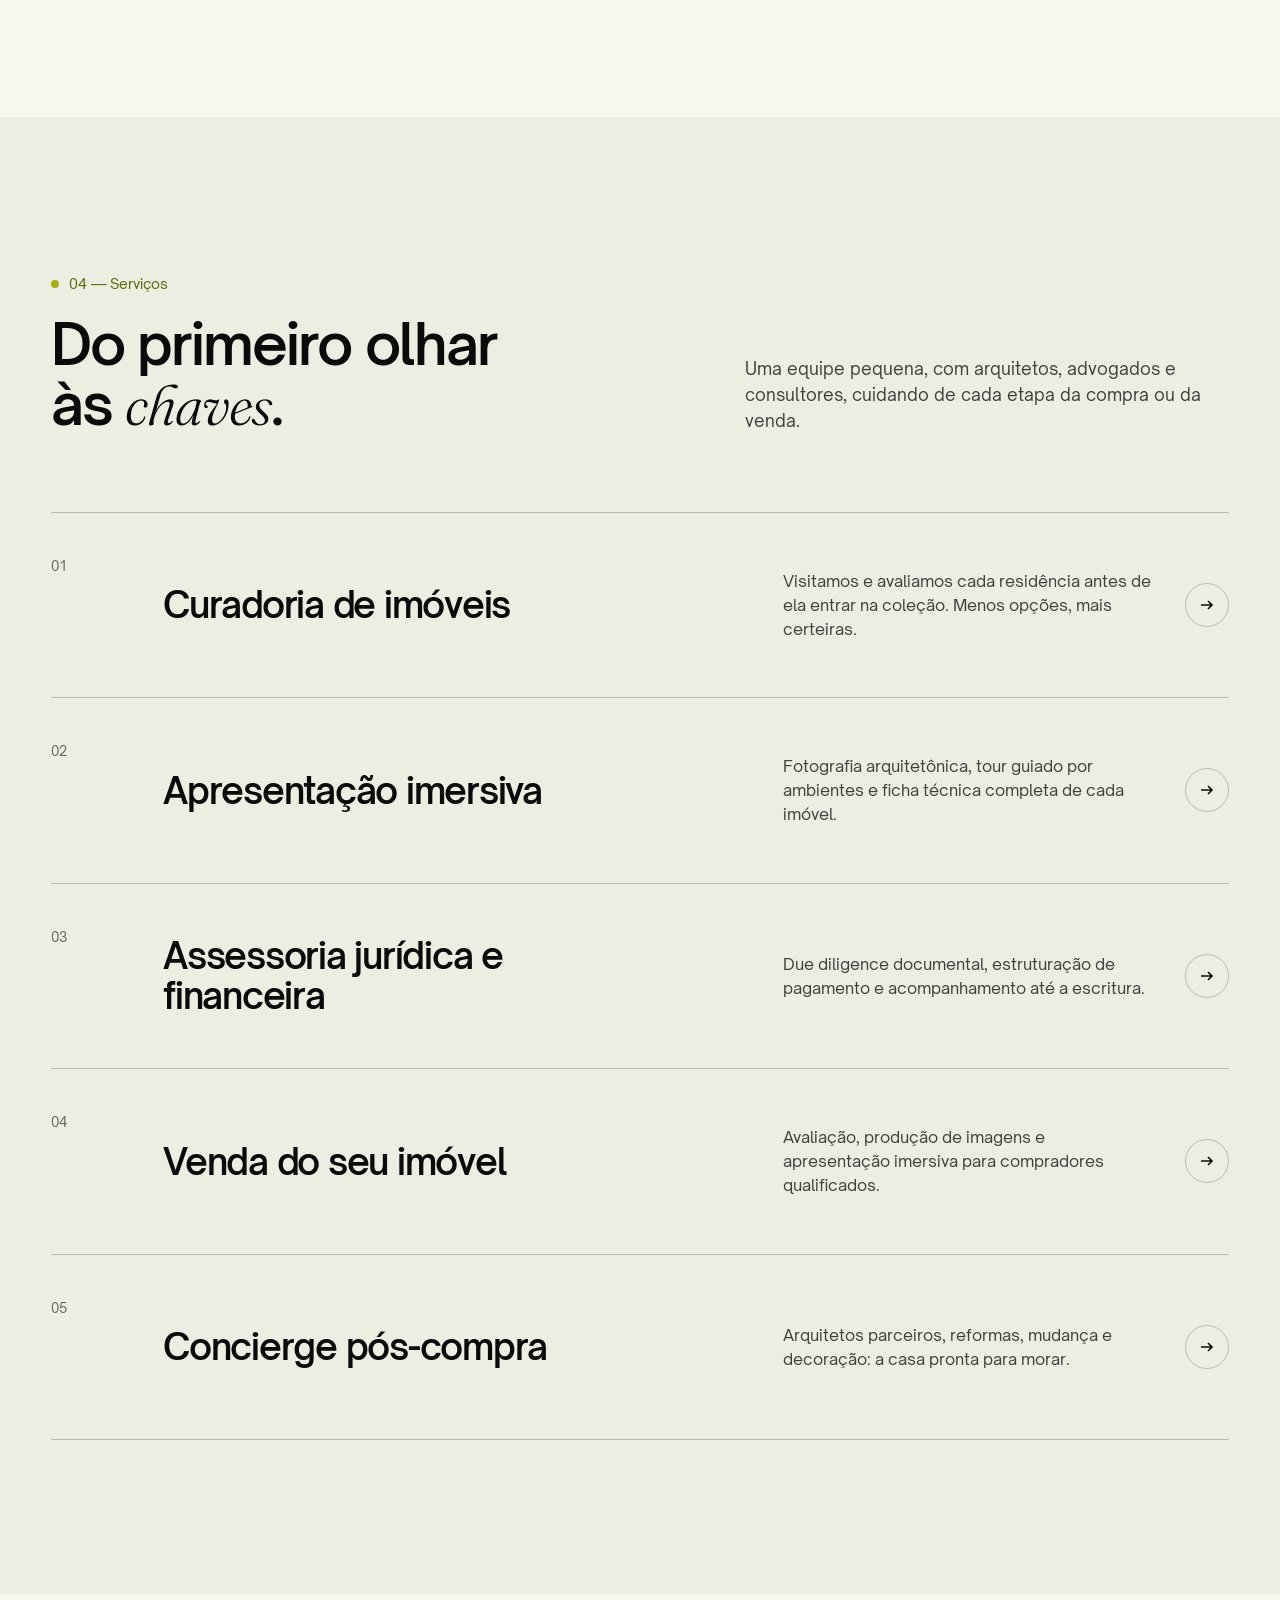
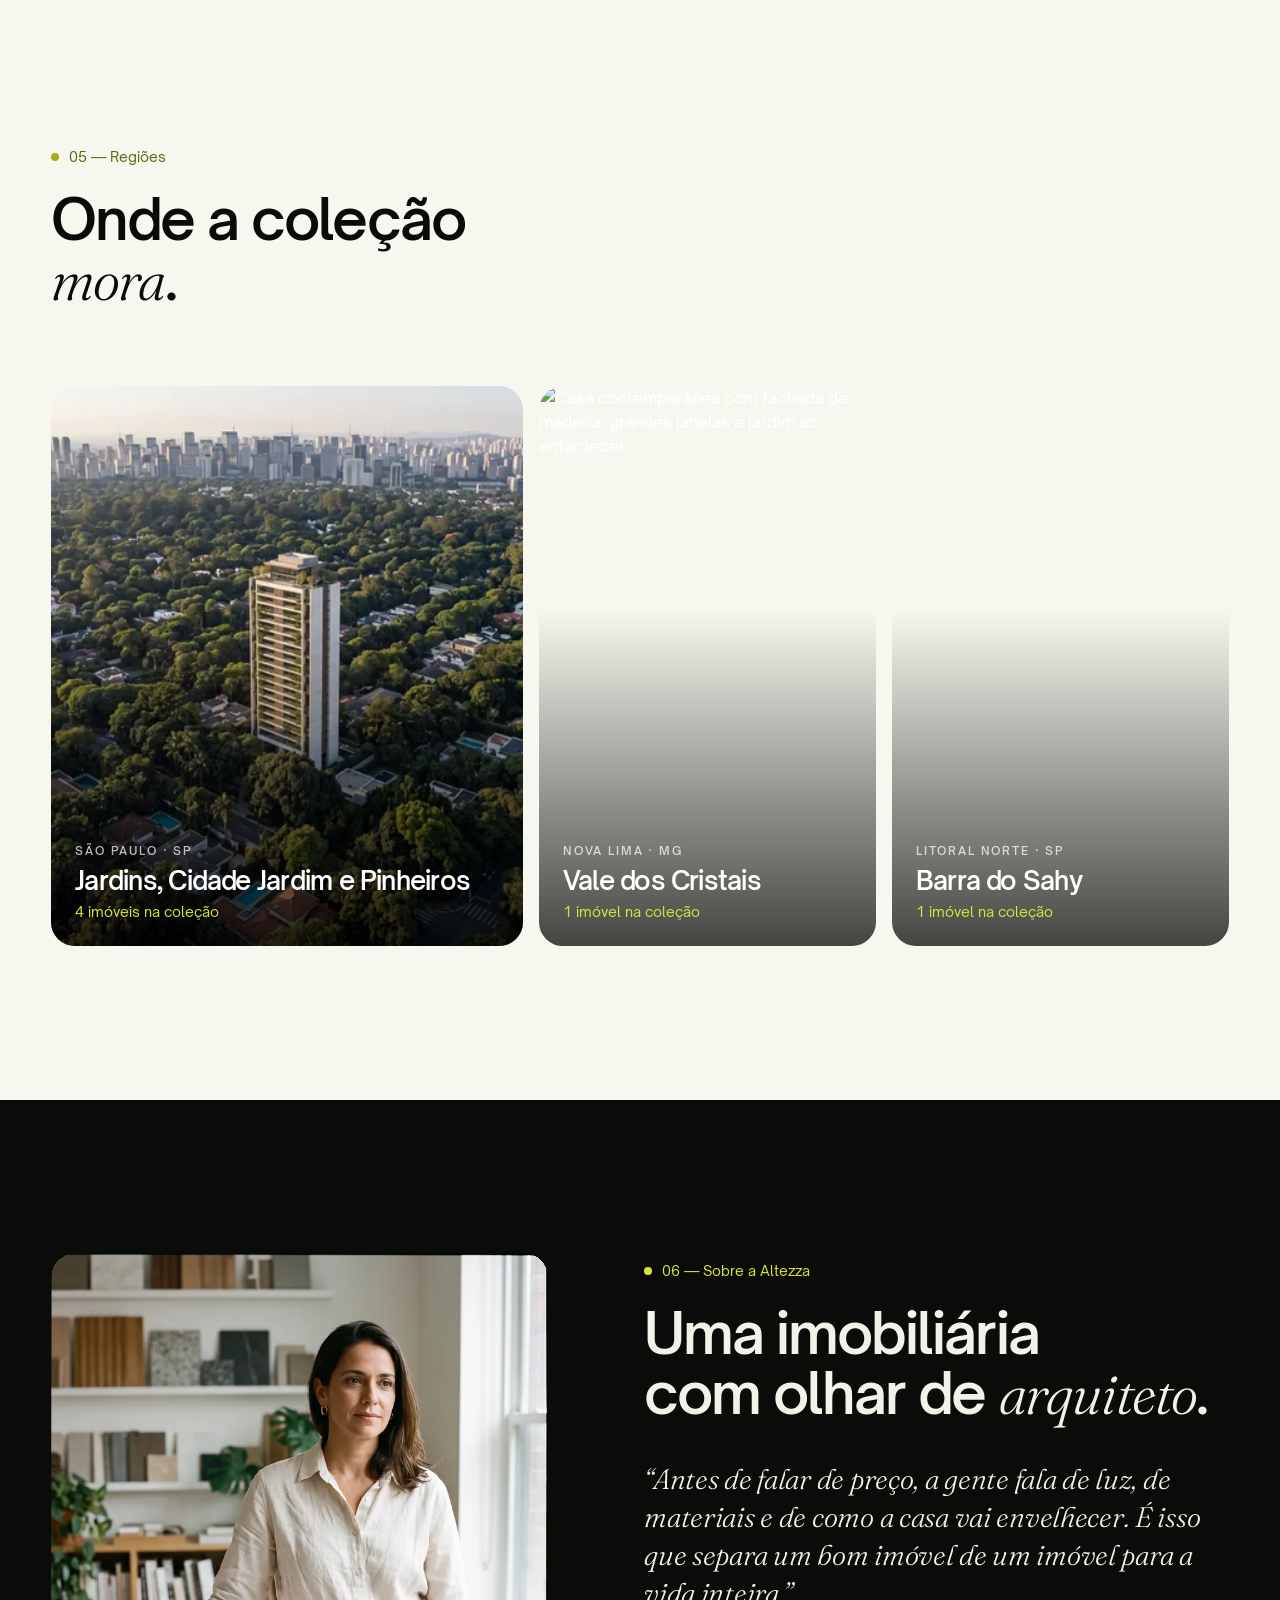
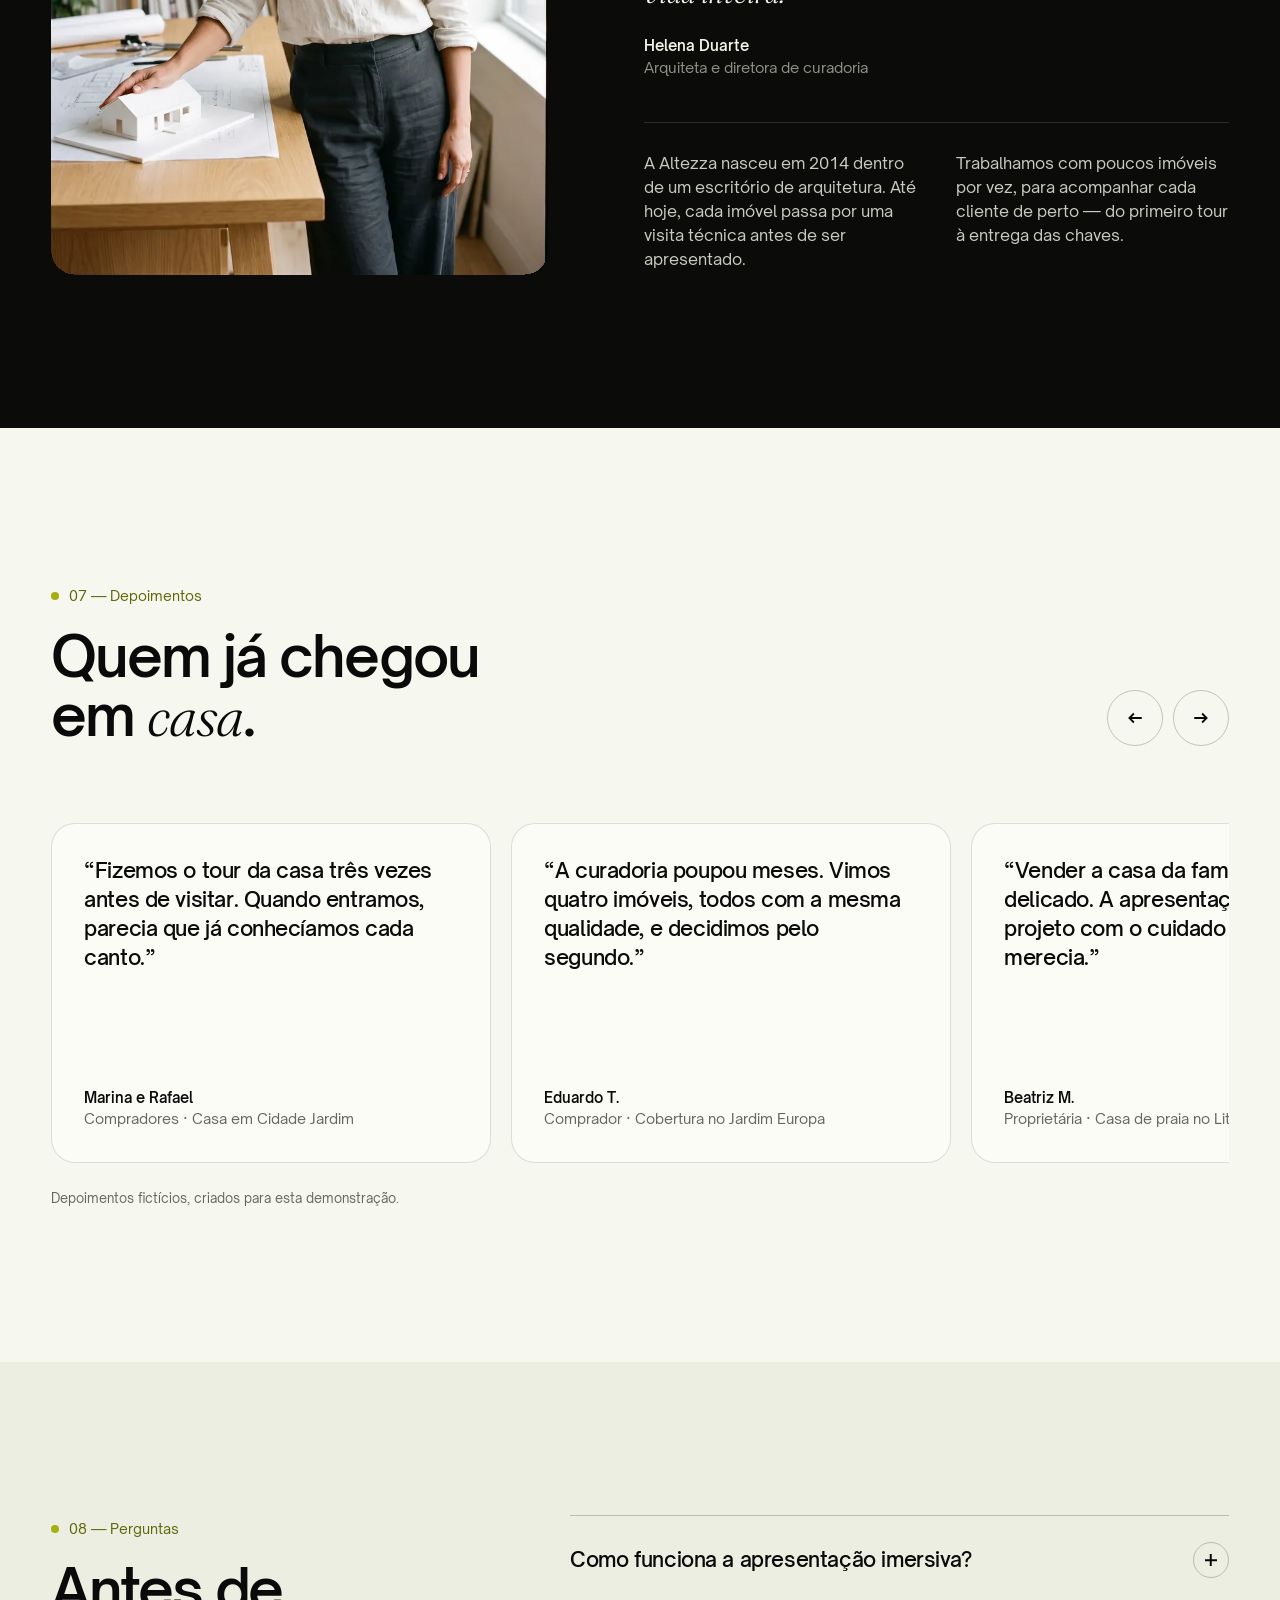
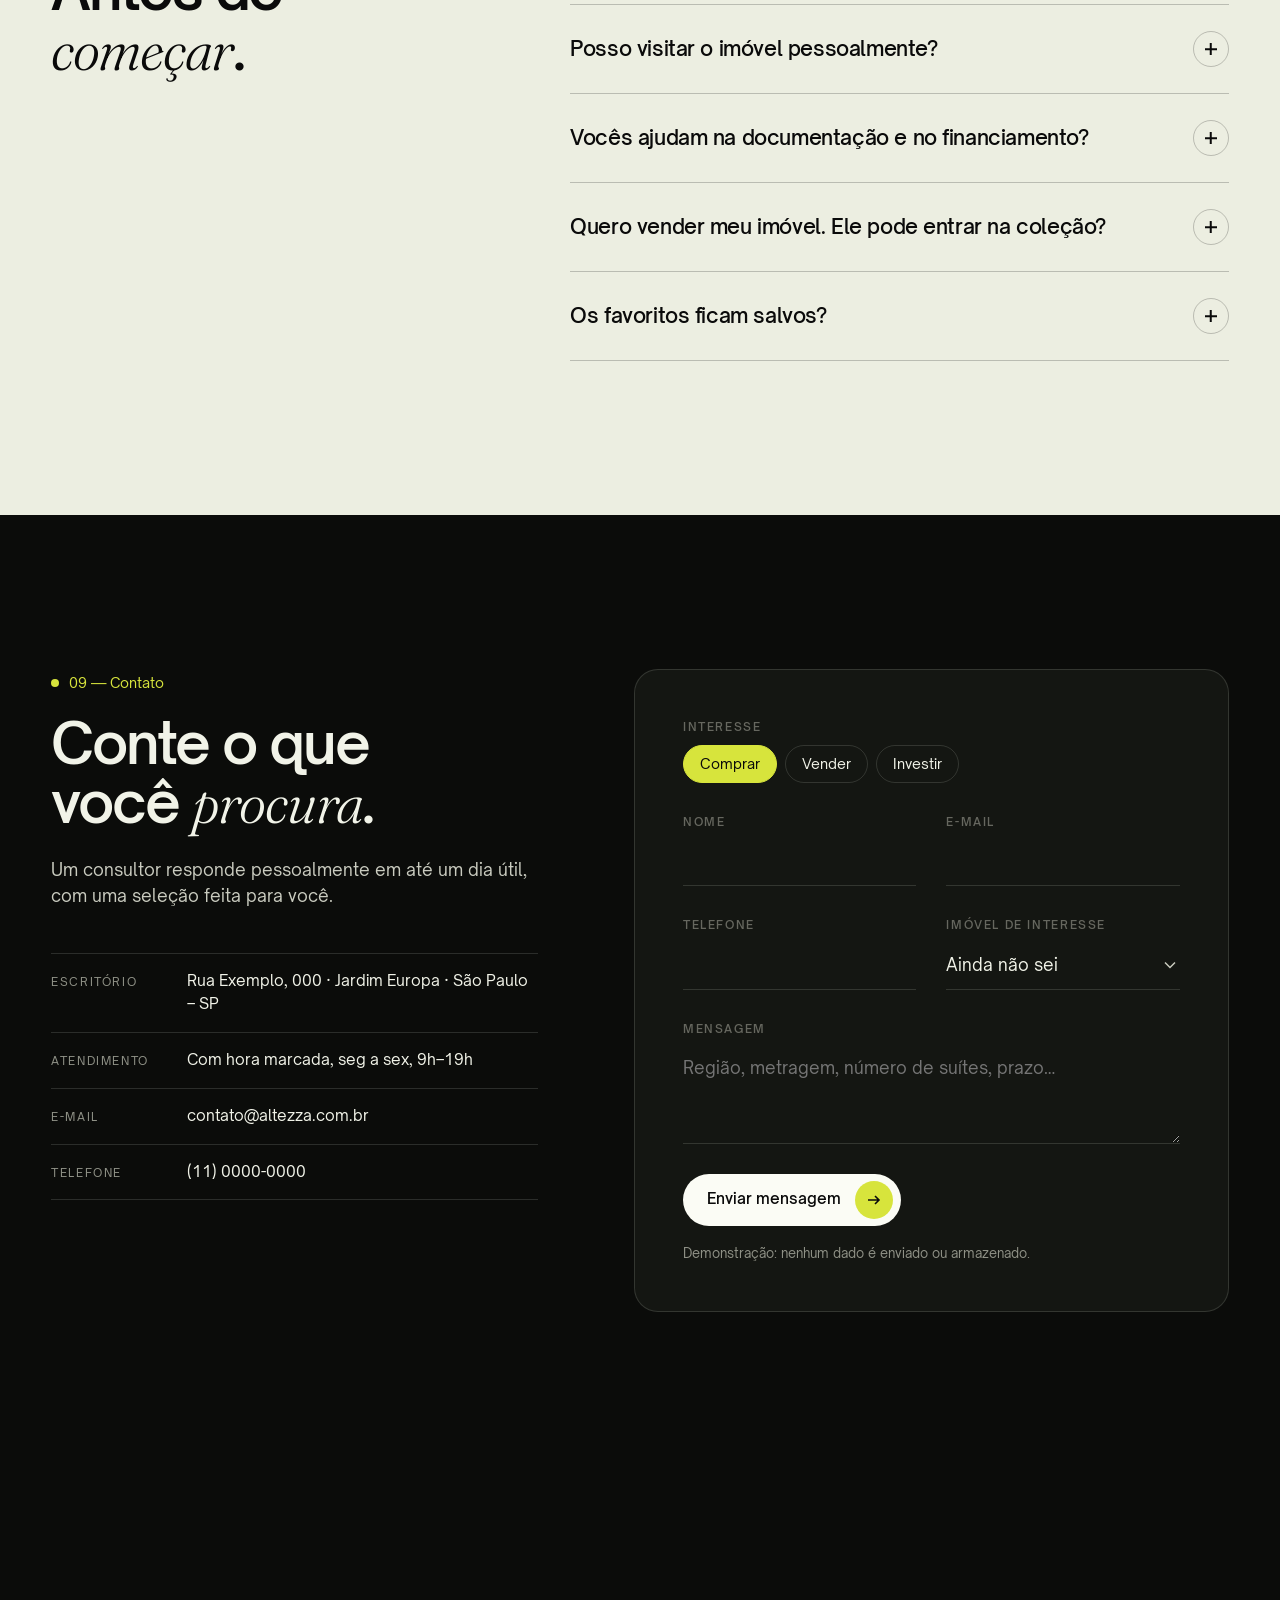
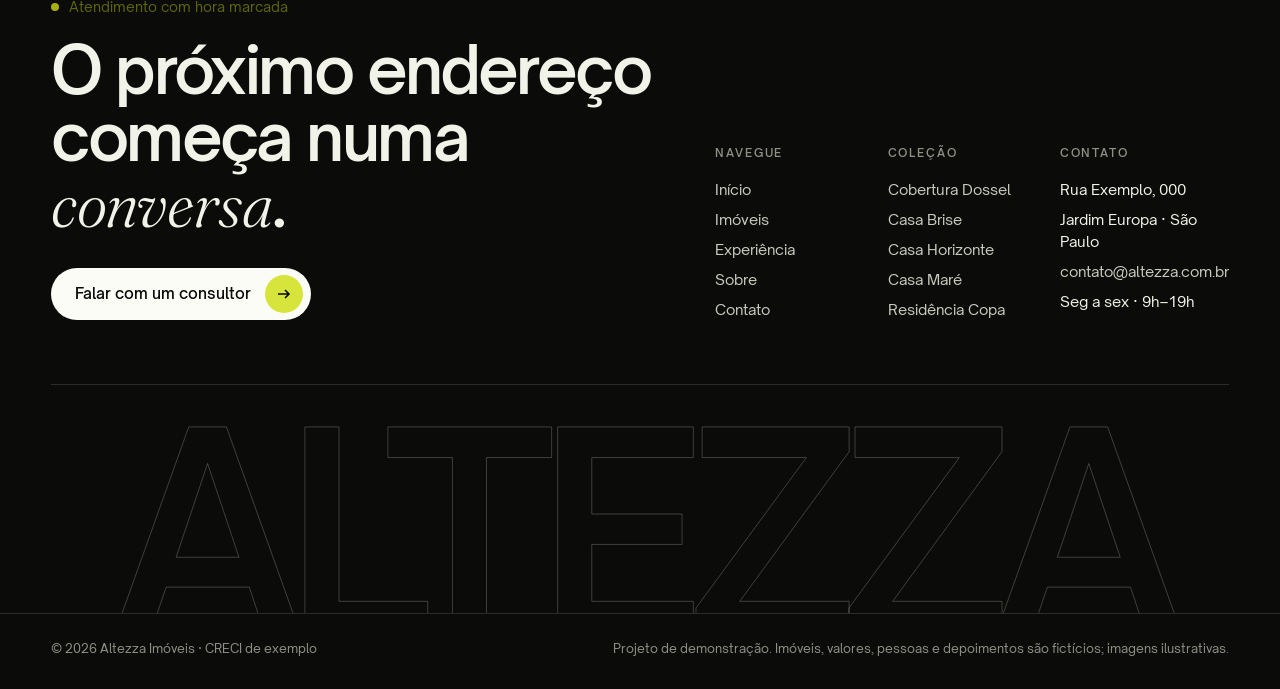
==== commit 27bc8b23: "Update quotes reveal effect to use fade for improved visual consistency" ====
--- a/index.html
+++ b/index.html
@@ -263,10 +263,10 @@
           </div>
         </header>
         <div class="quotes__track" data-quotes tabindex="0" aria-label="Depoimentos de clientes (fictícios)">
-          <figure class="quote" data-reveal><blockquote>“Fizemos o tour da casa três vezes antes de visitar. Quando entramos, parecia que já conhecíamos cada canto.”</blockquote><figcaption><strong>Marina e Rafael</strong><span>Compradores · Casa em Cidade Jardim</span></figcaption></figure>
-          <figure class="quote" data-reveal style="--d:.1s"><blockquote>“A curadoria poupou meses. Vimos quatro imóveis, todos com a mesma qualidade, e decidimos pelo segundo.”</blockquote><figcaption><strong>Eduardo T.</strong><span>Comprador · Cobertura no Jardim Europa</span></figcaption></figure>
-          <figure class="quote" data-reveal style="--d:.2s"><blockquote>“Vender a casa da família era delicado. A apresentação mostrou o projeto com o cuidado que ele merecia.”</blockquote><figcaption><strong>Beatriz M.</strong><span>Proprietária · Casa de praia no Litoral Norte</span></figcaption></figure>
-          <figure class="quote" data-reveal style="--d:.3s"><blockquote>“Morando fora do país, fechei a compra praticamente pelo tour. A visita presencial só confirmou o que eu já tinha visto.”</blockquote><figcaption><strong>Lucas A.</strong><span>Comprador · Apartamento em Pinheiros</span></figcaption></figure>
+          <figure class="quote" data-reveal="fade"><blockquote>“Fizemos o tour da casa três vezes antes de visitar. Quando entramos, parecia que já conhecíamos cada canto.”</blockquote><figcaption><strong>Marina e Rafael</strong><span>Compradores · Casa em Cidade Jardim</span></figcaption></figure>
+          <figure class="quote" data-reveal="fade" style="--d:.1s"><blockquote>“A curadoria poupou meses. Vimos quatro imóveis, todos com a mesma qualidade, e decidimos pelo segundo.”</blockquote><figcaption><strong>Eduardo T.</strong><span>Comprador · Cobertura no Jardim Europa</span></figcaption></figure>
+          <figure class="quote" data-reveal="fade" style="--d:.2s"><blockquote>“Vender a casa da família era delicado. A apresentação mostrou o projeto com o cuidado que ele merecia.”</blockquote><figcaption><strong>Beatriz M.</strong><span>Proprietária · Casa de praia no Litoral Norte</span></figcaption></figure>
+          <figure class="quote" data-reveal="fade" style="--d:.3s"><blockquote>“Morando fora do país, fechei a compra praticamente pelo tour. A visita presencial só confirmou o que eu já tinha visto.”</blockquote><figcaption><strong>Lucas A.</strong><span>Comprador · Apartamento em Pinheiros</span></figcaption></figure>
         </div>
         <p class="quotes__note">Depoimentos fictícios, criados para esta demonstração.</p>
       </div>
--- a/assets/css/home.css
+++ b/assets/css/home.css
@@ -454,7 +454,7 @@
 .round-btn:hover { background: var(--ink); color: var(--paper); }
 .round-btn svg { width: 18px; height: 18px; }
 .round-btn[data-q="-1"] svg { transform: scaleX(-1); }
-.quotes__track { display: grid; grid-auto-flow: column; grid-auto-columns: min(86%, 440px); gap: 20px; overflow-x: auto; scroll-snap-type: x mandatory; scrollbar-width: none; padding-bottom: 6px; }
+.quotes__track { display: grid; grid-auto-flow: column; grid-auto-columns: min(86%, 440px); gap: 20px; overflow-x: auto; overflow-y: hidden; scroll-snap-type: x mandatory; scrollbar-width: none; padding-bottom: 6px; }
 .quotes__track::-webkit-scrollbar { display: none; }
 .quote { scroll-snap-align: start; display: flex; flex-direction: column; justify-content: space-between; gap: 40px; min-height: 340px; padding: 32px; border-radius: var(--r); background: var(--paper); border: 1px solid var(--line); }
 .quote blockquote { font-size: 1.3rem; line-height: 1.4; letter-spacing: -.02em; font-weight: 500; }
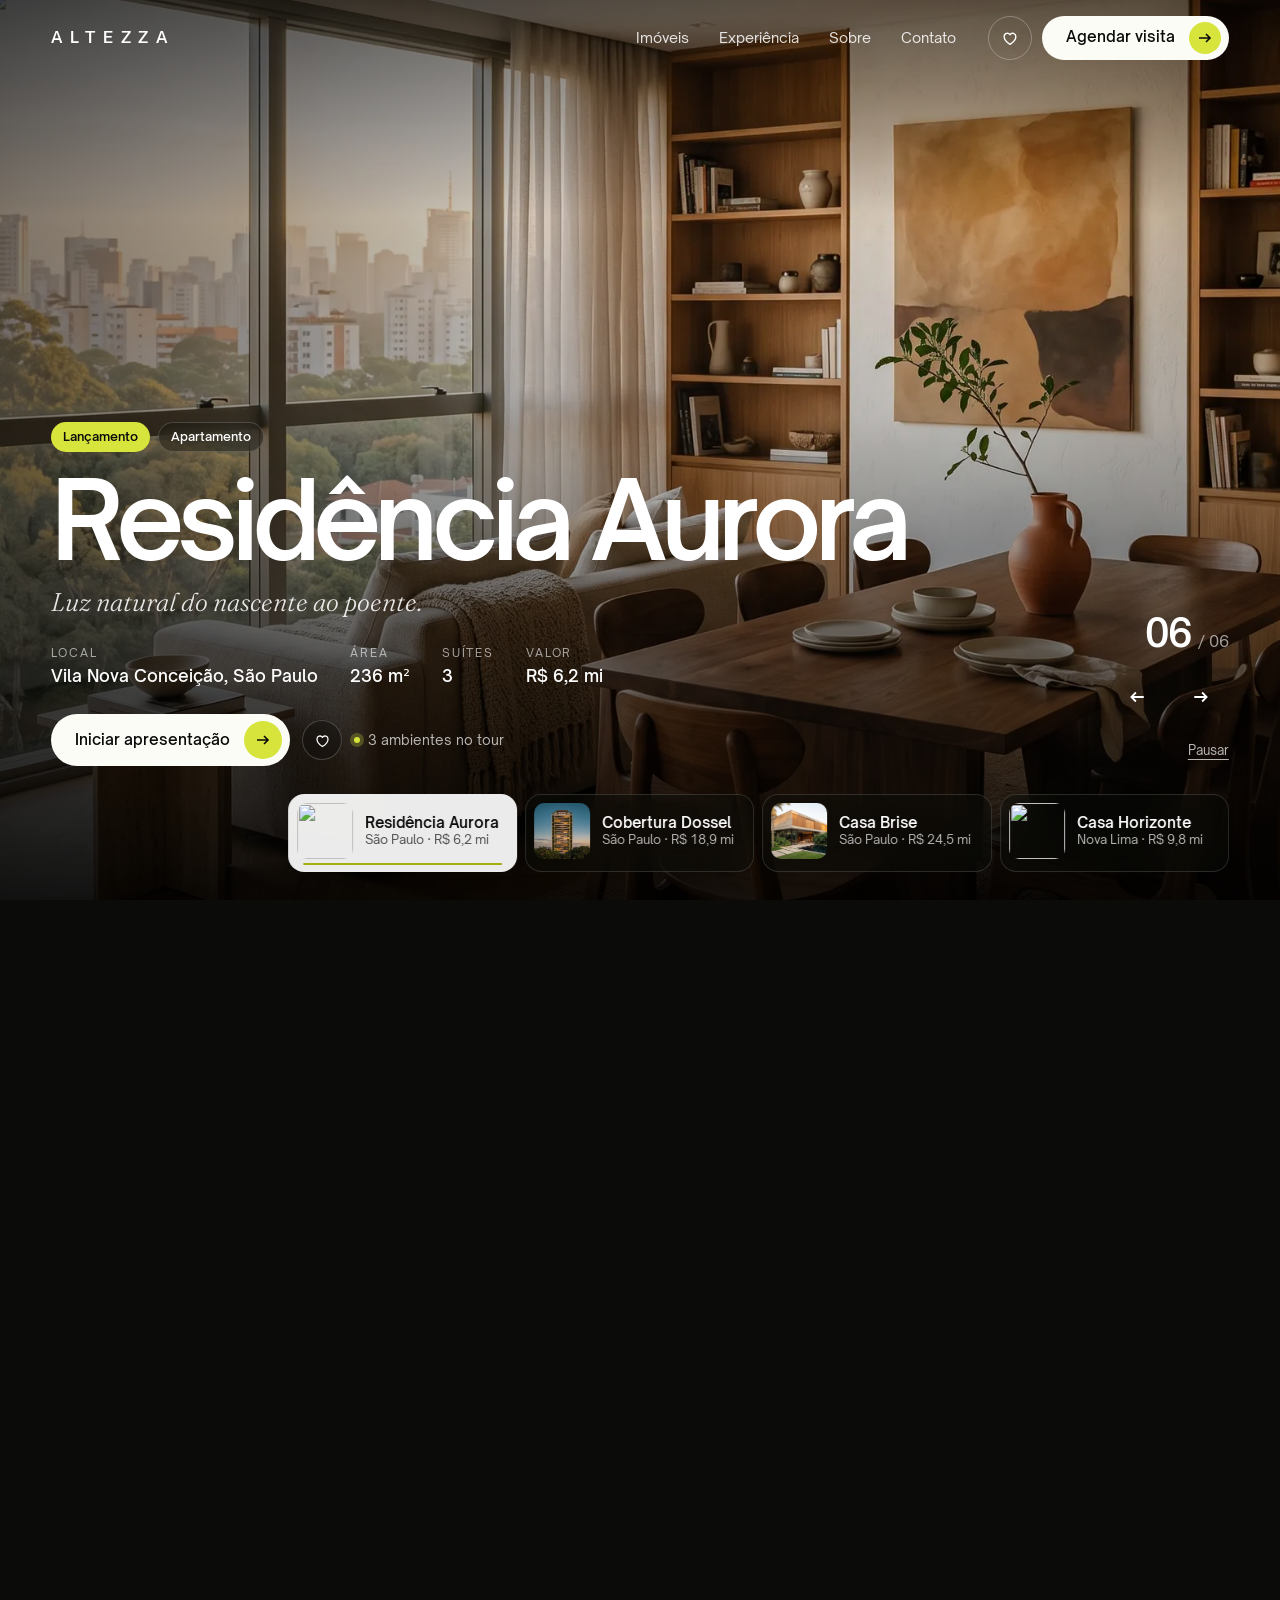
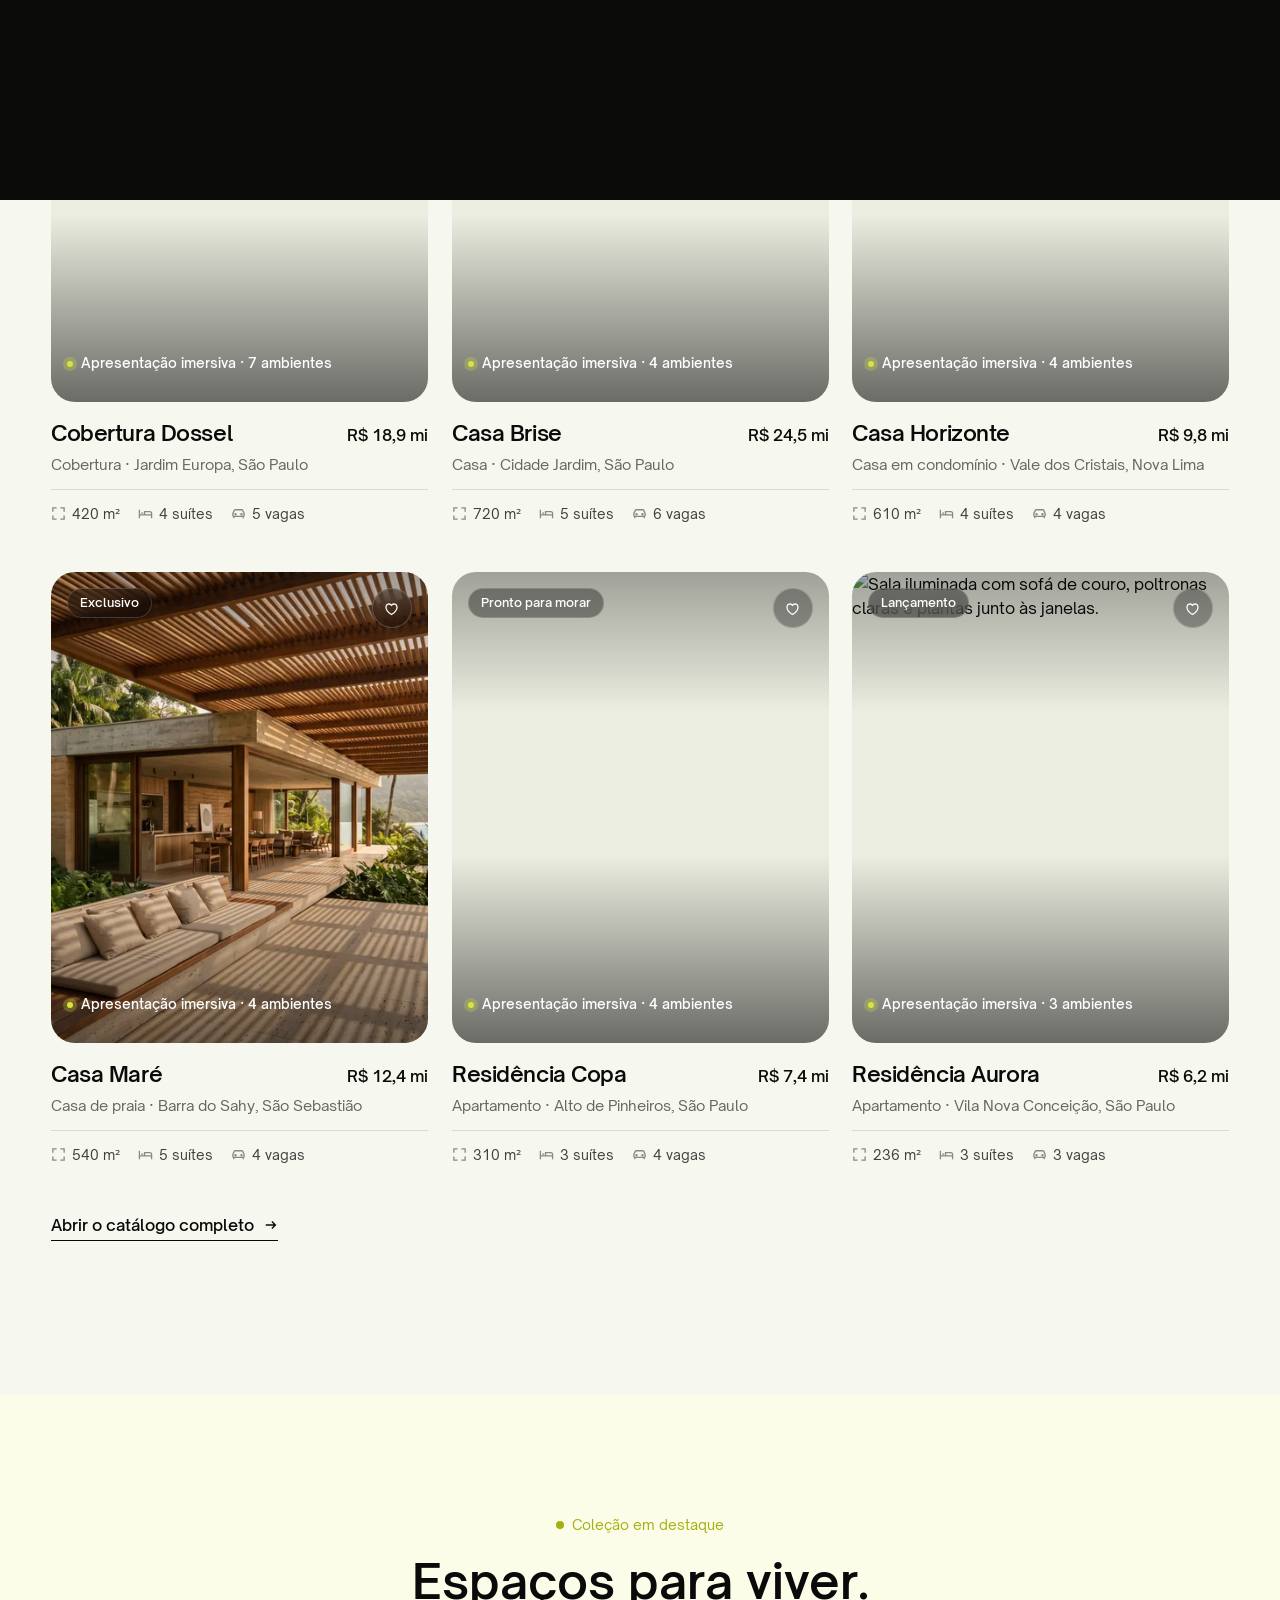
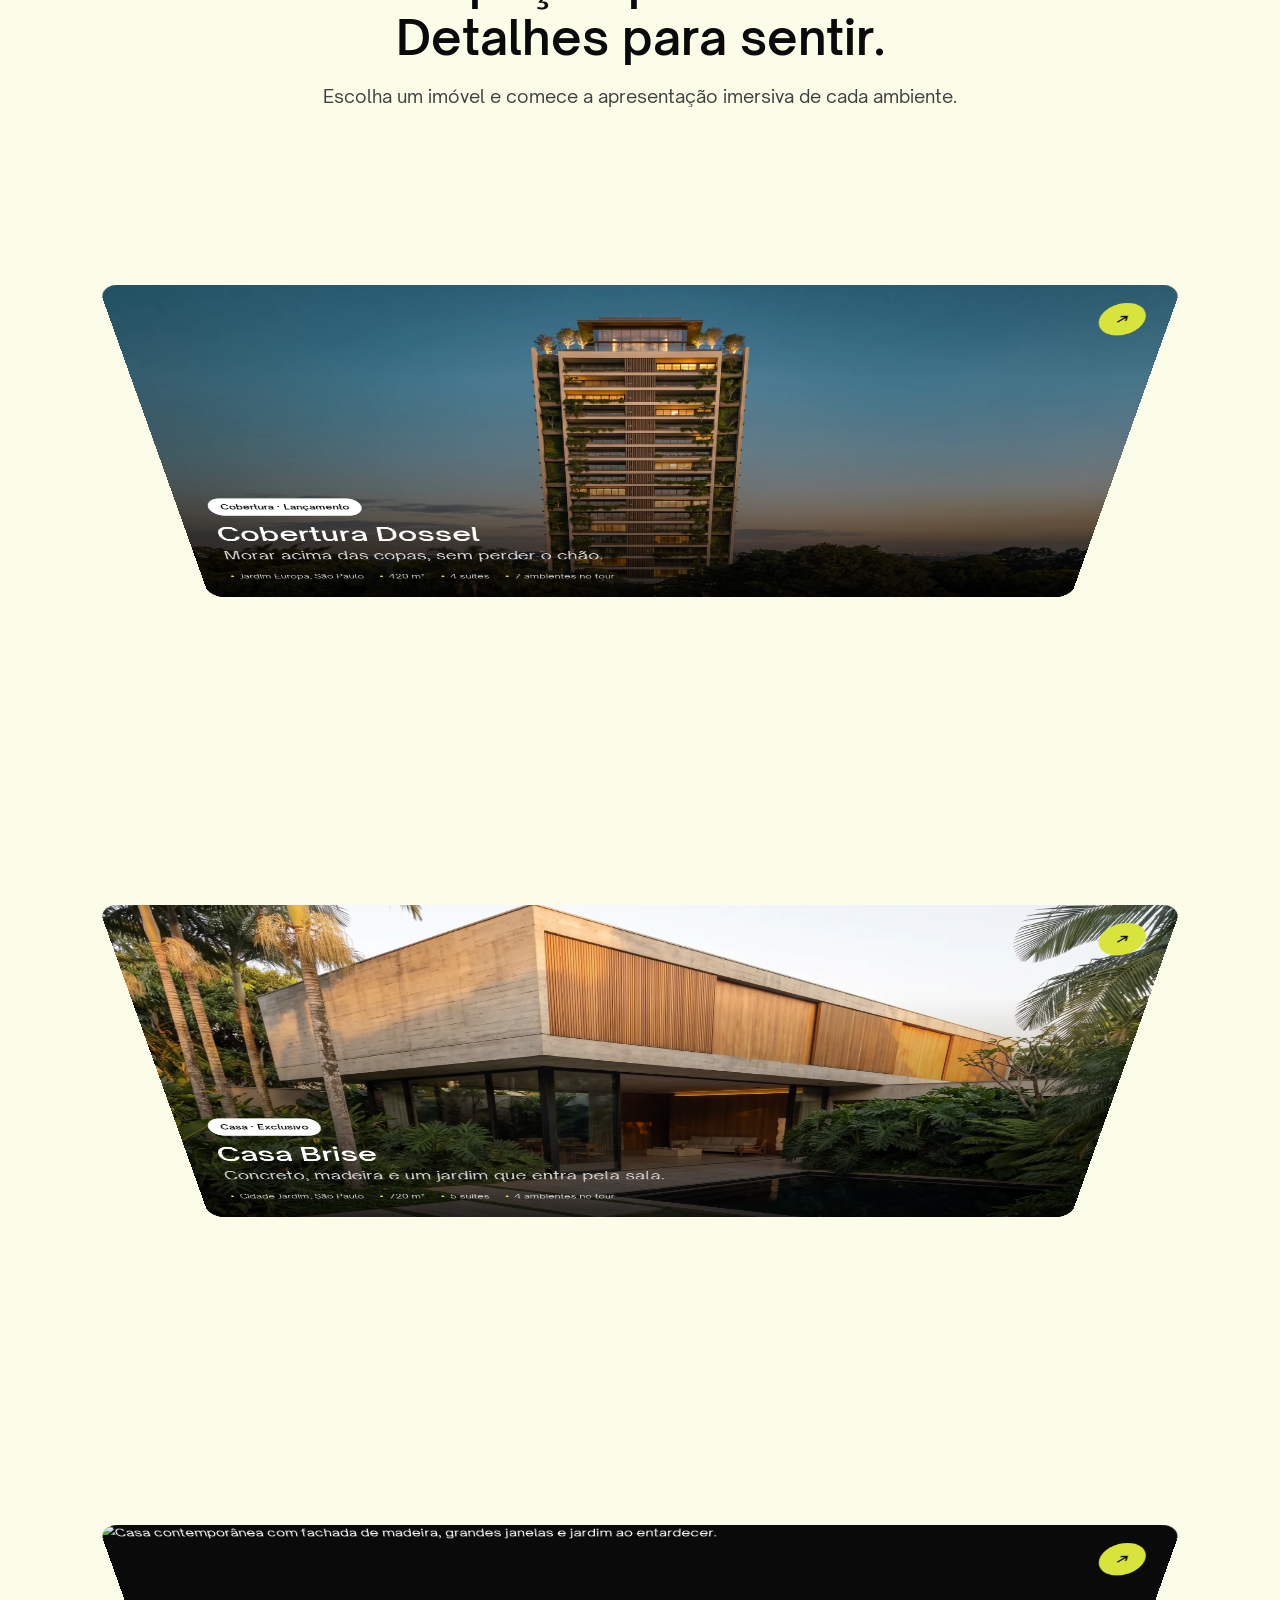
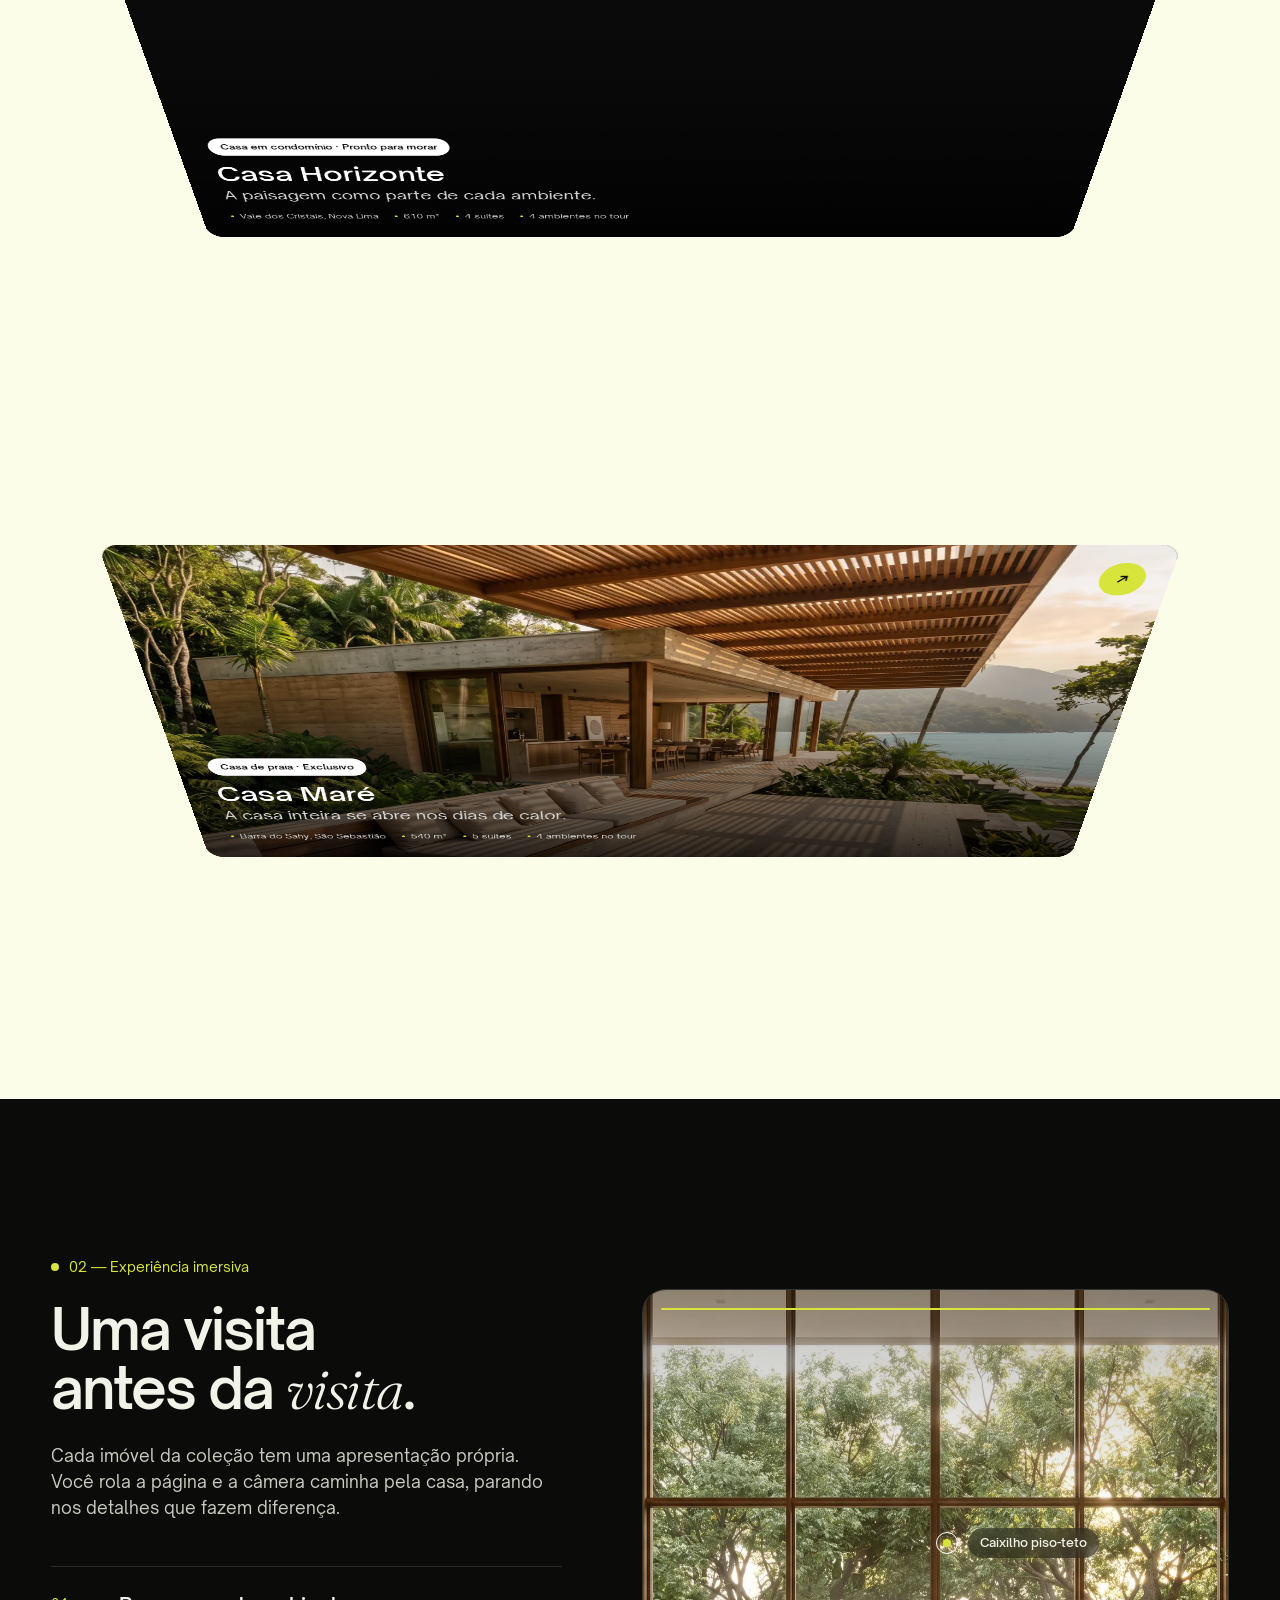
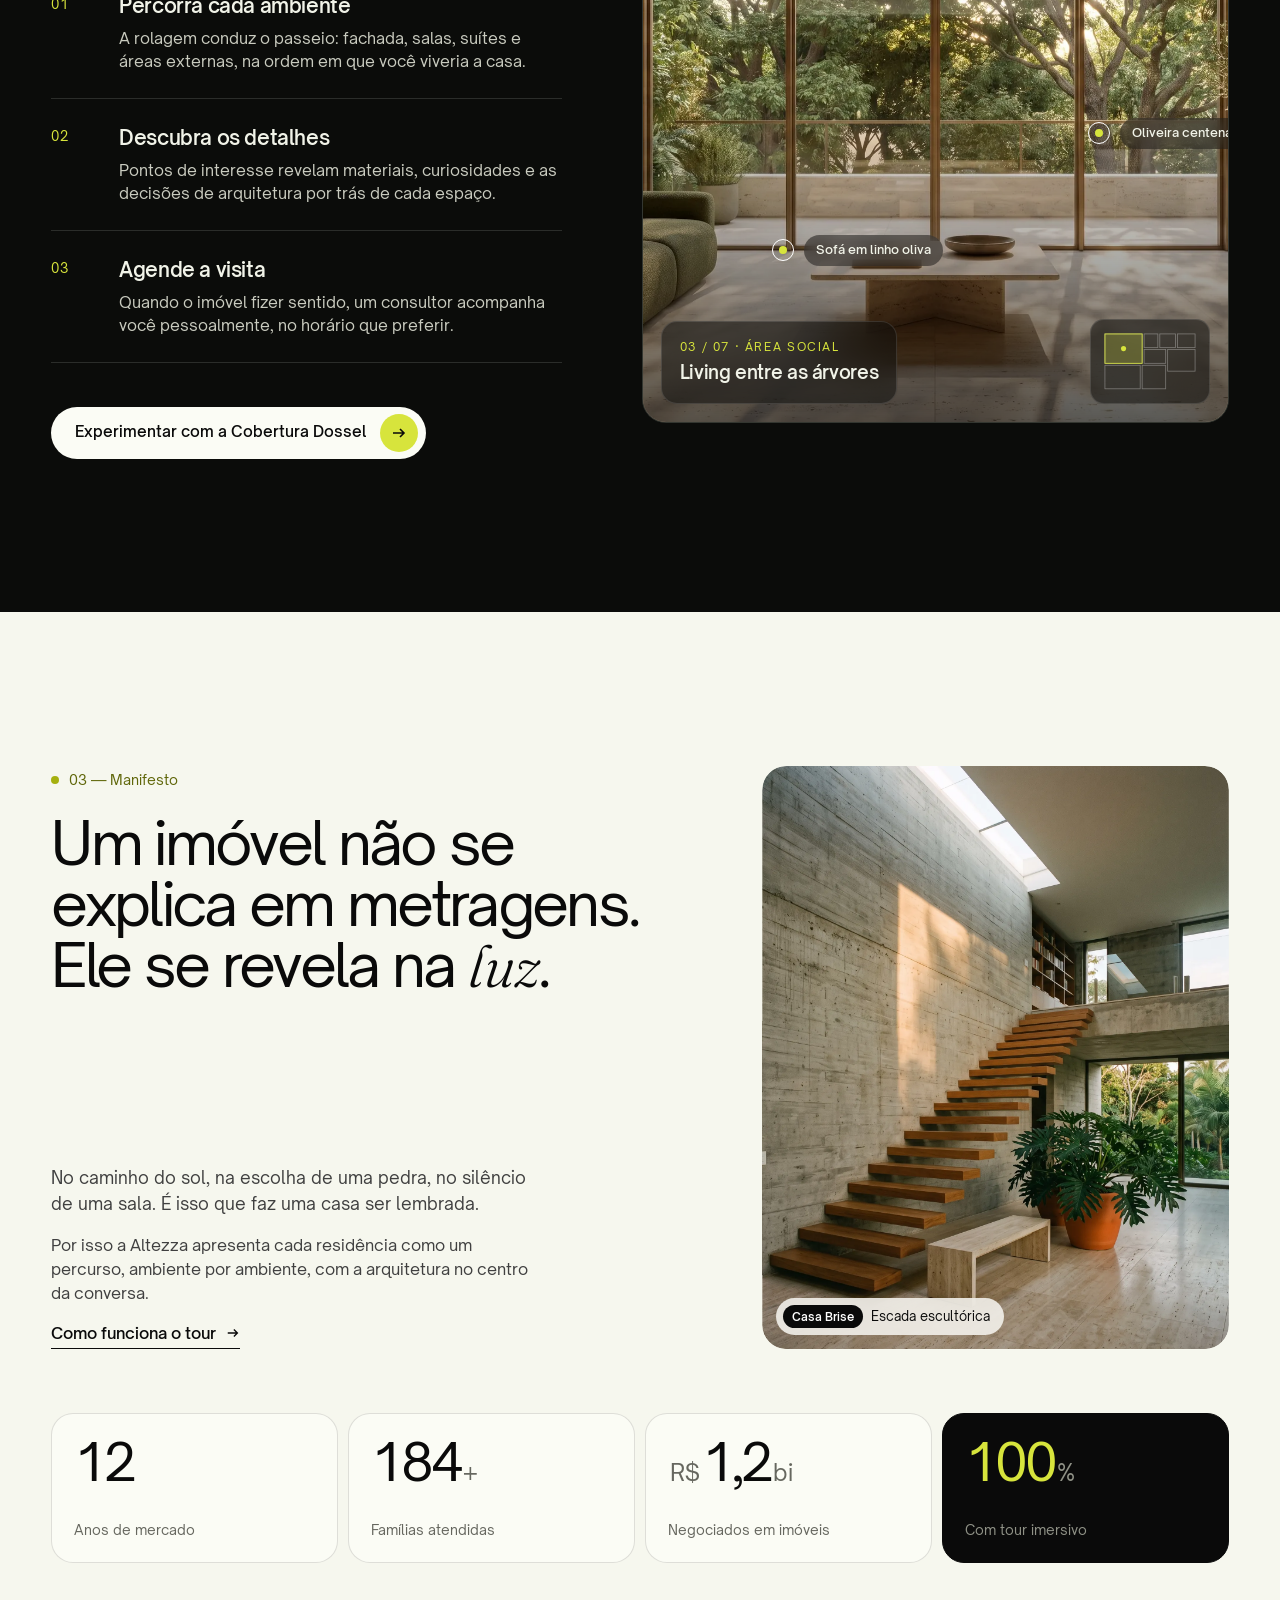
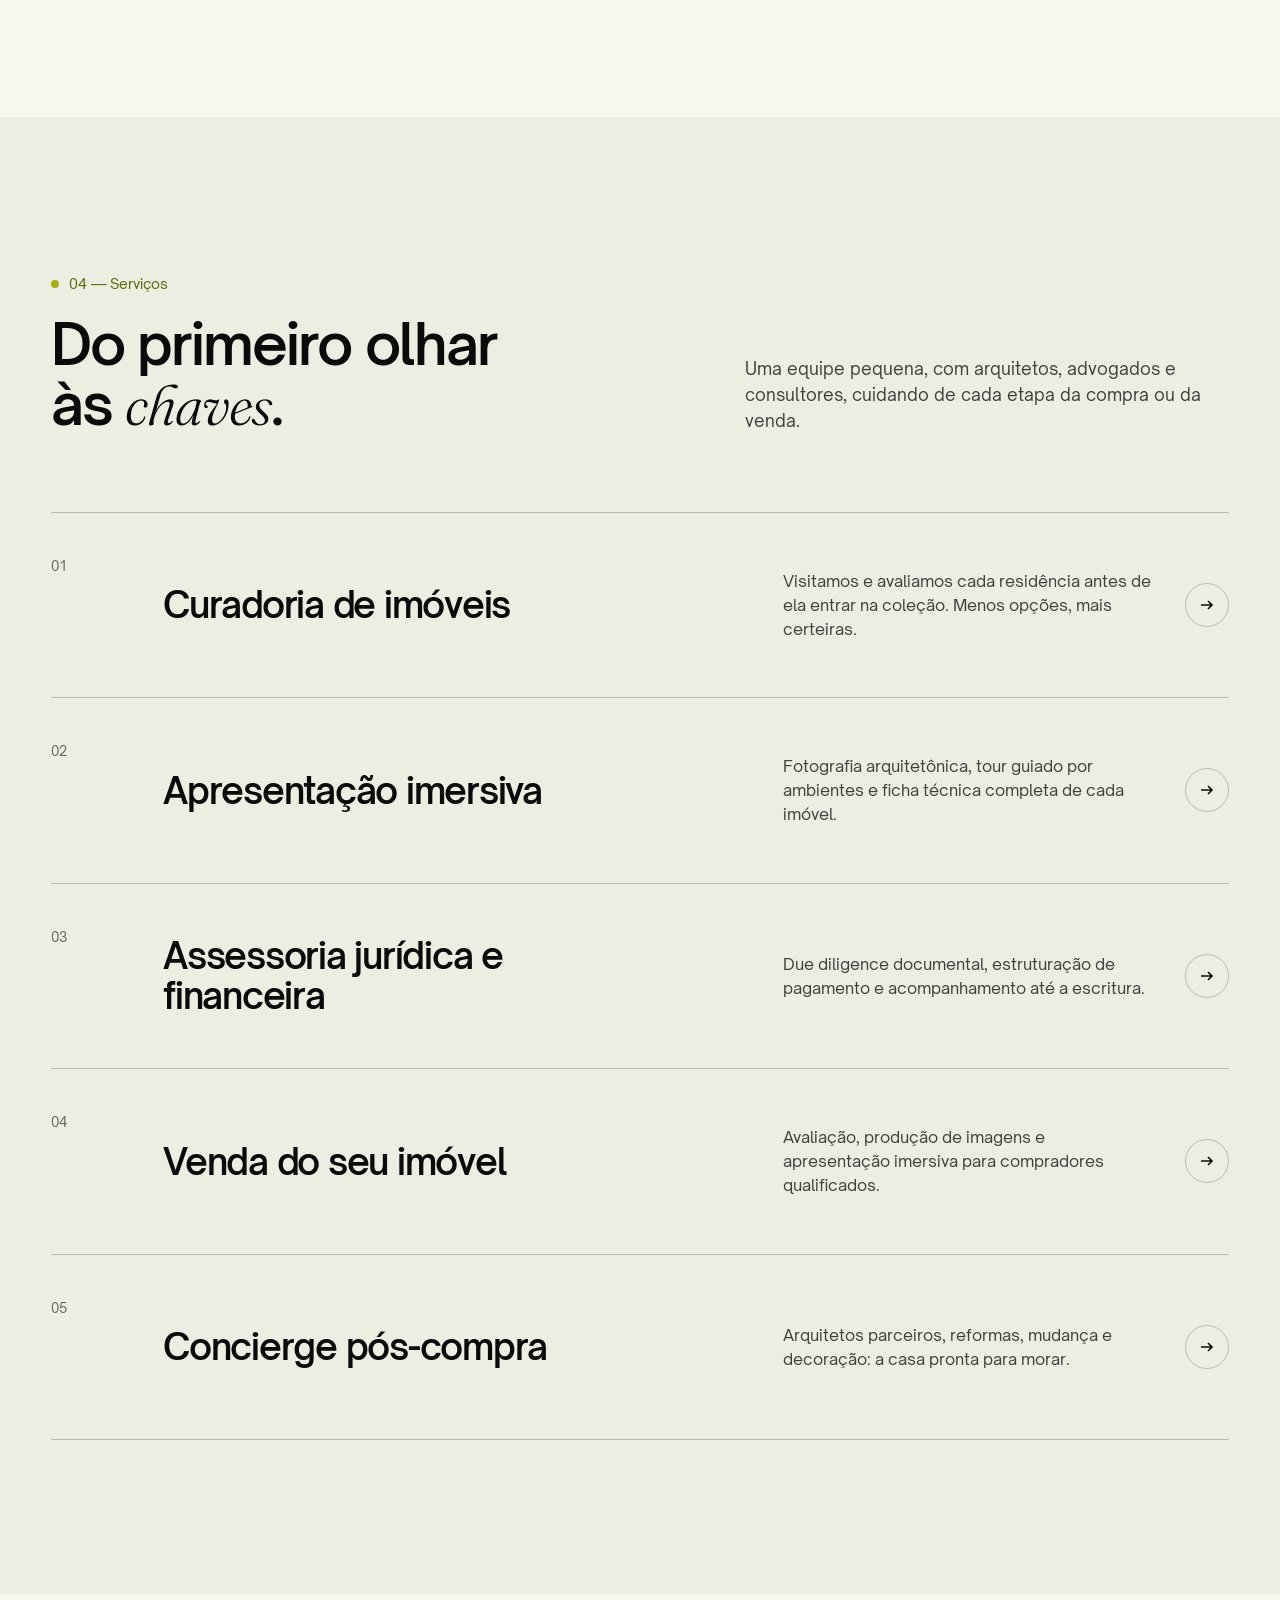
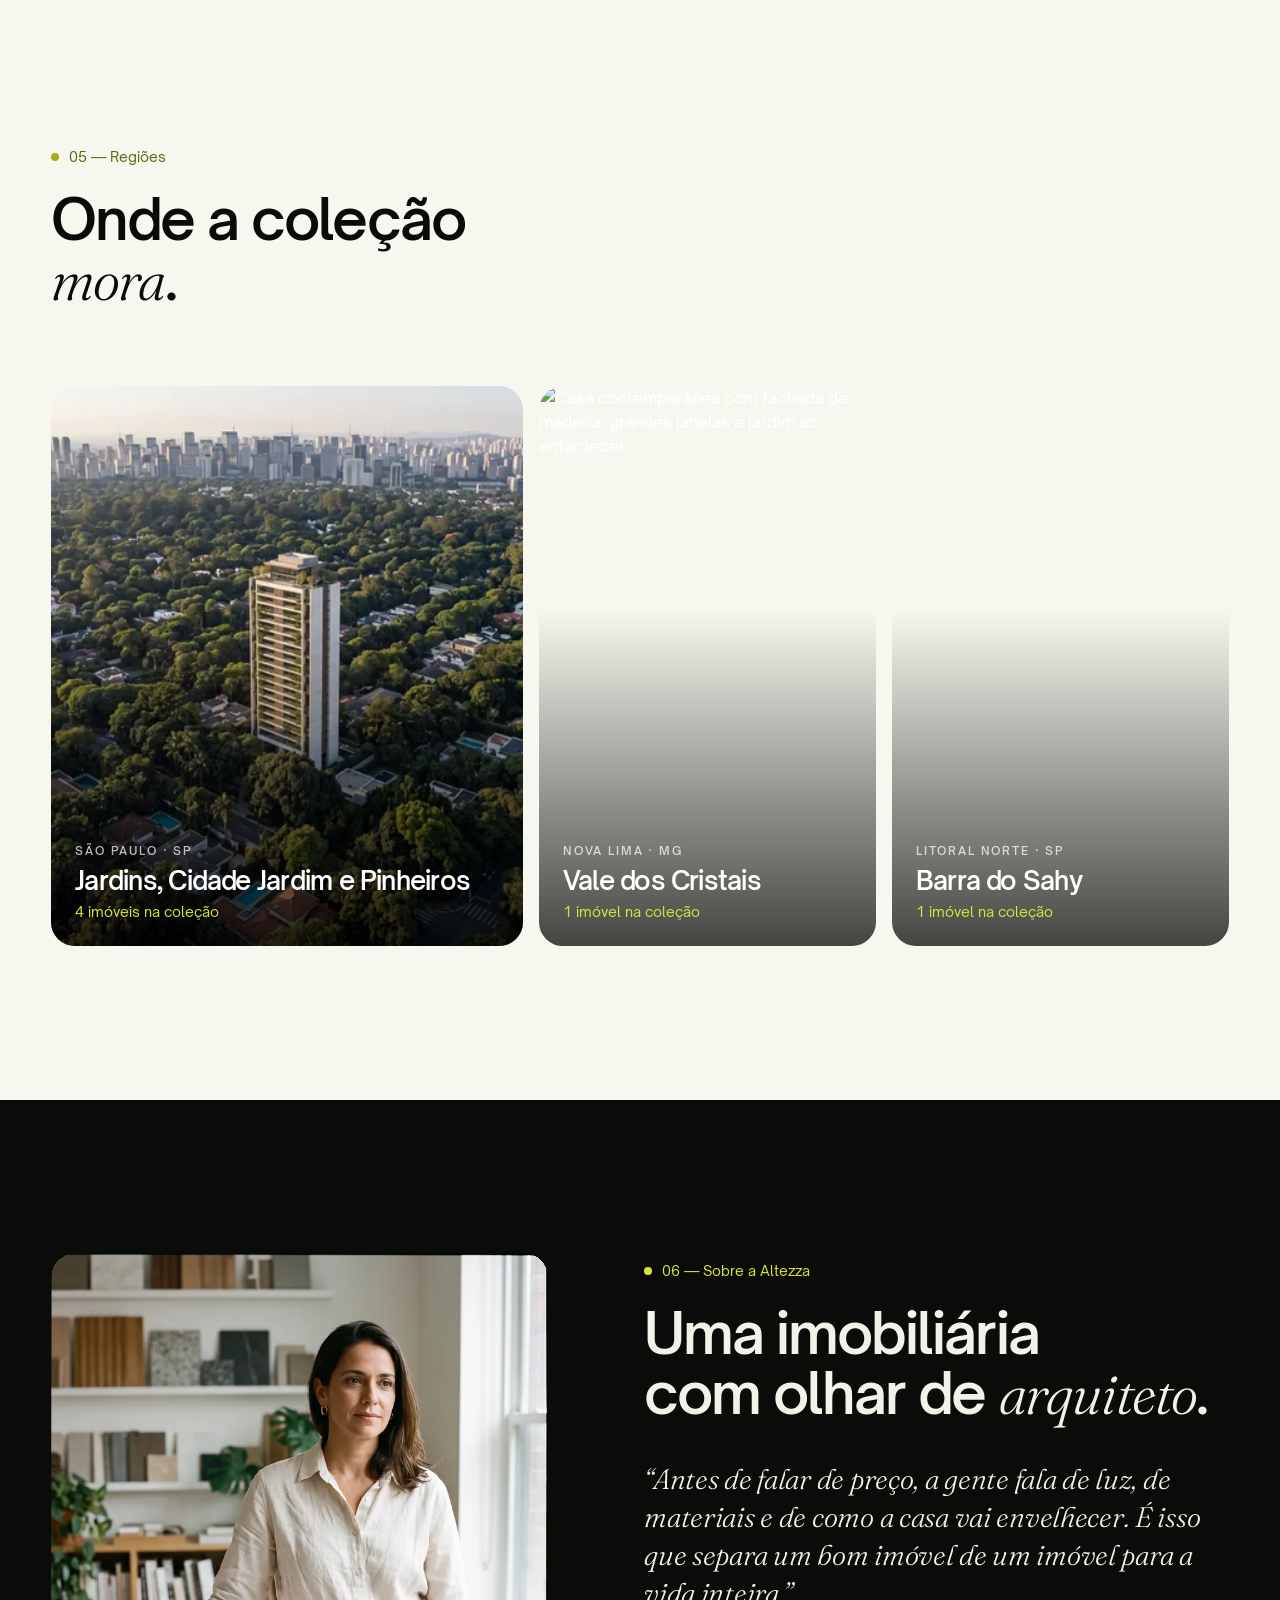
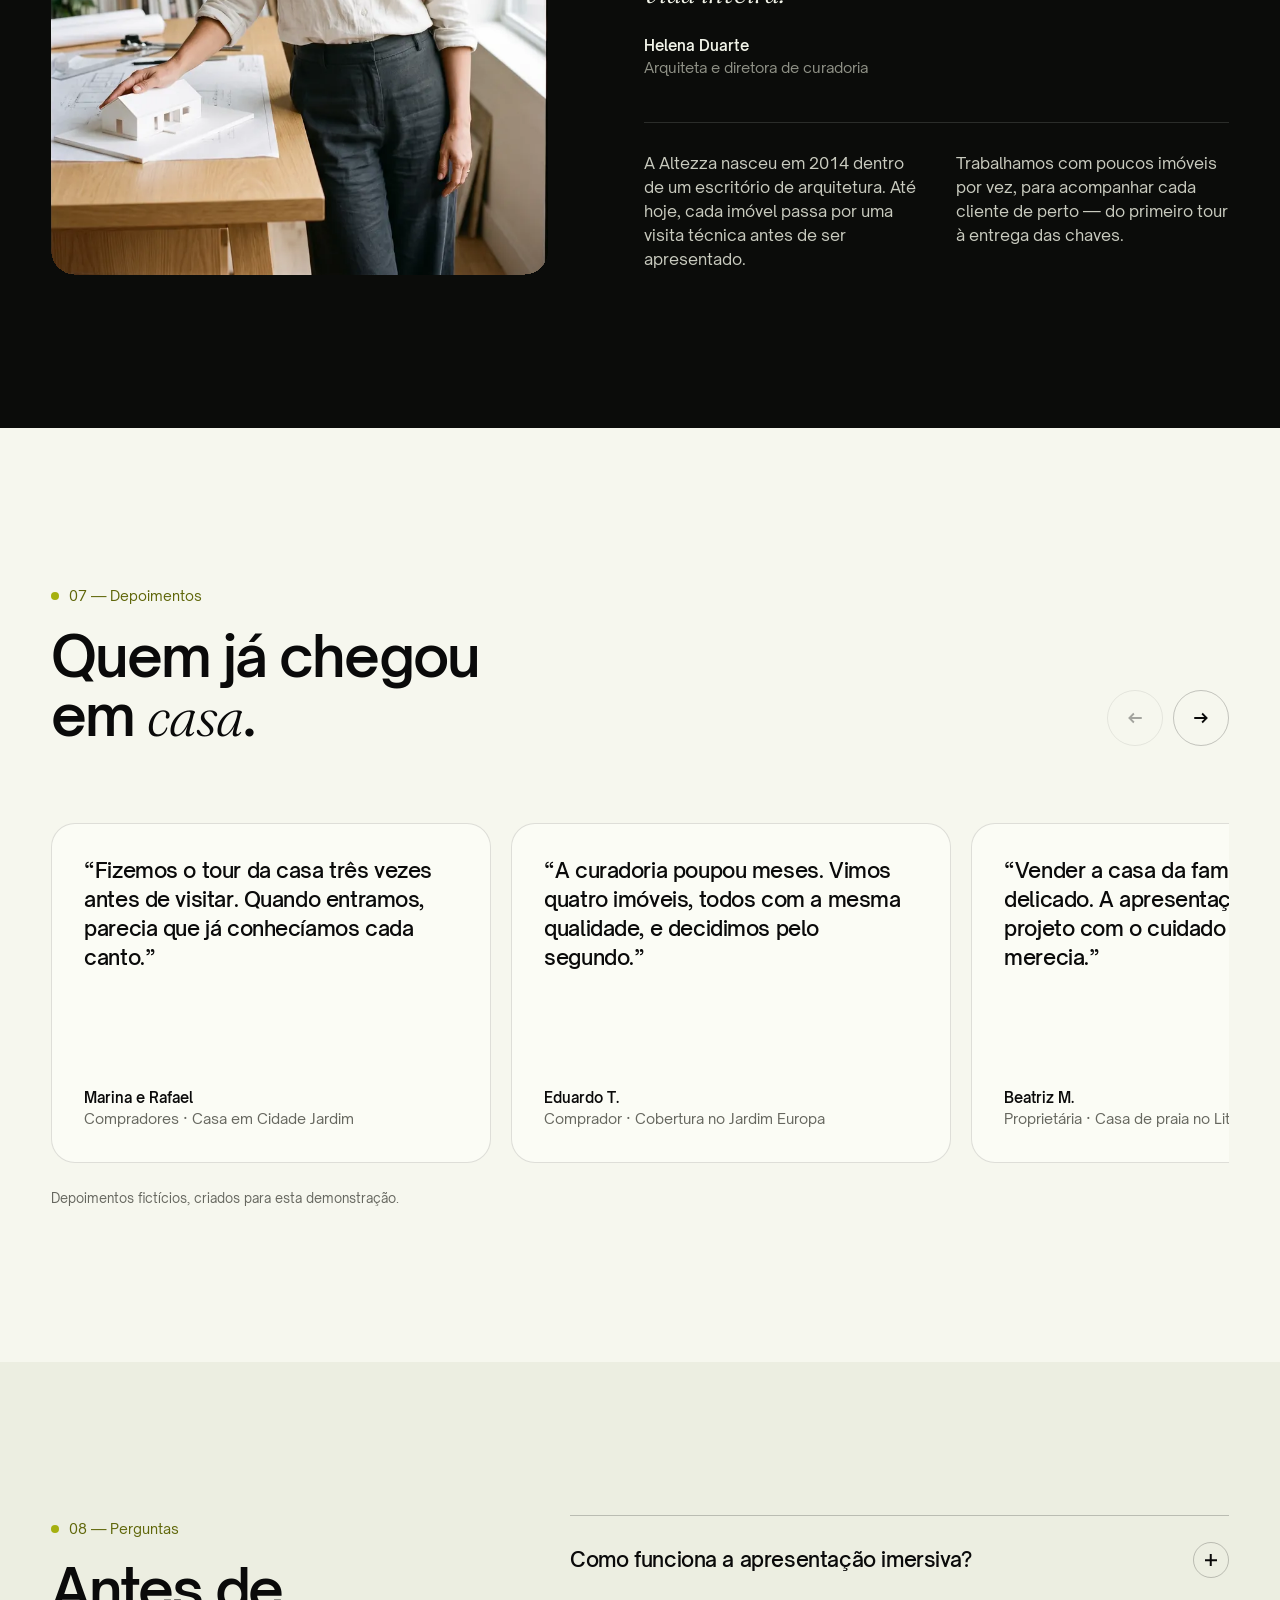
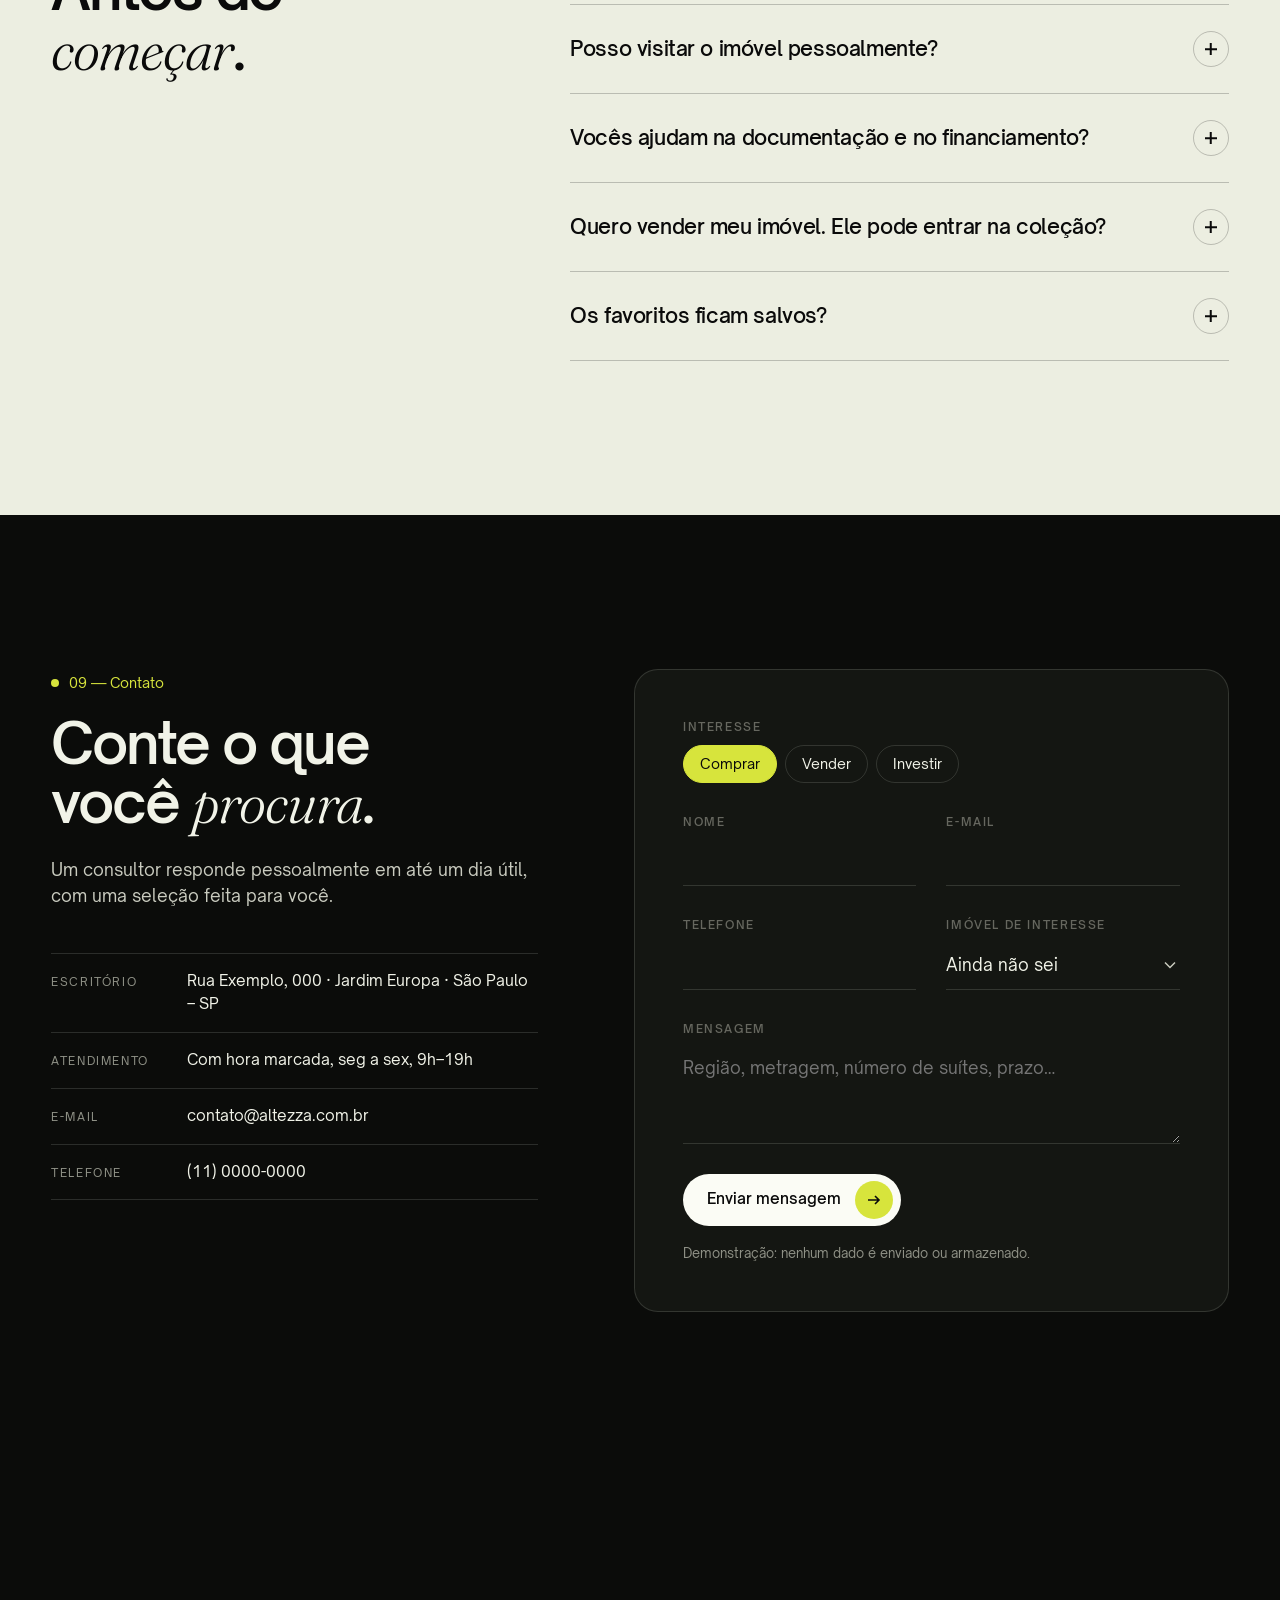
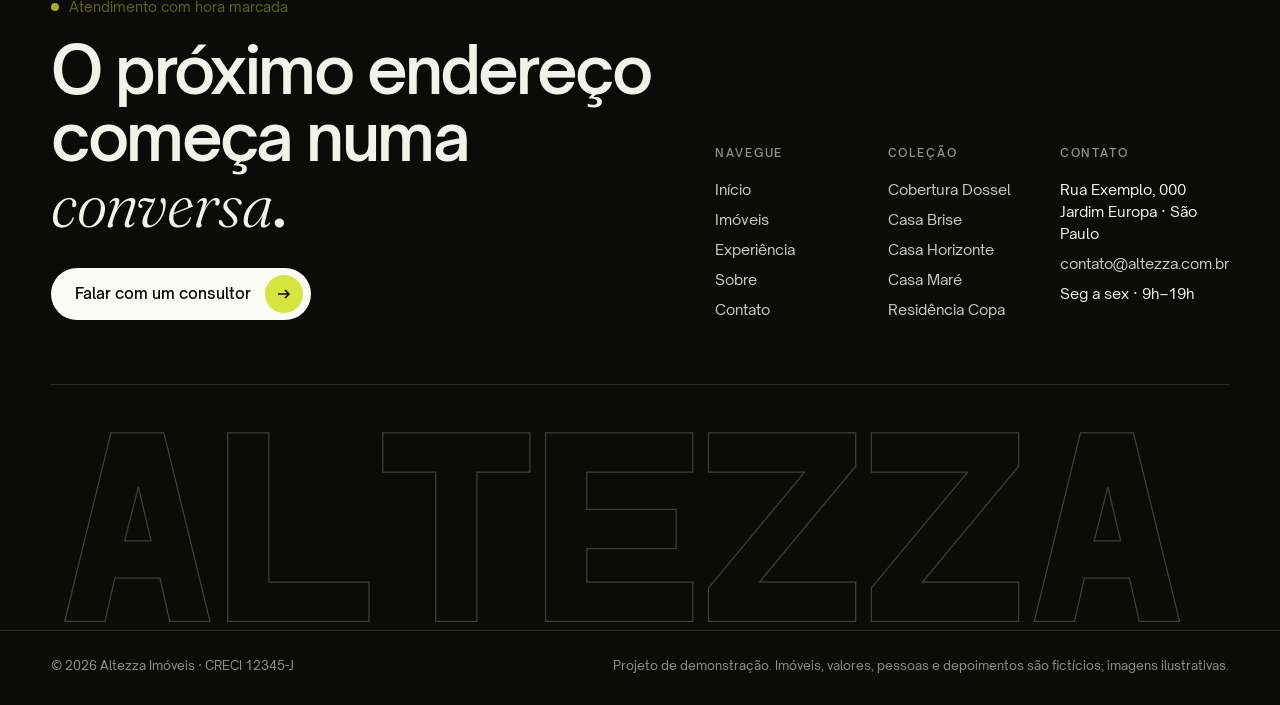
==== commit d44fe499: "Refactor code structure for improved readability and maintainability" ====
--- a/index.html
+++ b/index.html
@@ -9,12 +9,13 @@
   <link rel="icon" type="image/svg+xml" href="assets/favicon.svg?v=2">
   <link rel="preload" href="assets/fonts/open-sauce-one-regular.woff2" as="font" type="font/woff2" crossorigin>
   <link rel="preload" href="assets/fonts/open-sauce-one-semibold.woff2" as="font" type="font/woff2" crossorigin>
-  <link rel="stylesheet" href="assets/css/base.css">
-  <link rel="stylesheet" href="assets/css/home.css">
+  <link rel="stylesheet" href="assets/css/base.css?v=20261108-2">
+  <link rel="stylesheet" href="assets/css/home.css?v=20261108-2">
   <script>document.documentElement.classList.add('js');try{if(sessionStorage.getItem('altezza:nav')&&!matchMedia('(prefers-reduced-motion: reduce)').matches){document.documentElement.classList.add('is-entering');window.azLoadingFallback=setTimeout(function(){document.documentElement.classList.remove('is-entering');document.documentElement.classList.add('is-entered')},4000)}}catch(e){}</script>
-  <script src="assets/js/data.js" defer></script>
-  <script src="assets/js/common.js" defer></script>
-  <script src="assets/js/home.js" defer></script>
+  <script>(function(){var nav=performance.getEntriesByType&&performance.getEntriesByType('navigation')[0];if(nav&&nav.type==='reload'){history.scrollRestoration='manual';window.addEventListener('pageshow',function(){window.scrollTo({top:0,left:0,behavior:'instant'})},{once:true})}})()</script>
+  <script src="assets/js/data.js?v=20261108-2" defer></script>
+  <script src="assets/js/common.js?v=20261108-4" defer></script>
+  <script src="assets/js/home.js?v=20261108-2" defer></script>
 </head>
 <body data-page="home">
   <div class="curtain" role="status" aria-label="Carregando a p?gina" aria-live="polite">
@@ -279,12 +280,12 @@
           <p class="eyebrow" data-reveal>08 — Perguntas</p>
           <h2 class="h2" id="faq-title" data-split style="margin-top:20px">Antes de<br><em>começar</em>.</h2>
         </header>
-        <div class="faq__list">
-          <details data-reveal><summary>Como funciona a apresentação imersiva?<span></span></summary><p>Ao abrir um imóvel, a página conduz um passeio pelos ambientes conforme você rola. Em cada parada aparecem características, curiosidades e pontos de interesse clicáveis. Você também pode pular direto para a ficha técnica.</p></details>
-          <details data-reveal><summary>Posso visitar o imóvel pessoalmente?<span></span></summary><p>Sim. As visitas são feitas com hora marcada e sempre acompanhadas por um consultor. Basta escolher o melhor dia na página do imóvel ou falar com a equipe.</p></details>
-          <details data-reveal><summary>Vocês ajudam na documentação e no financiamento?<span></span></summary><p>Nossa assessoria cuida da análise documental, da estruturação do pagamento e do acompanhamento até a escritura, em parceria com escritórios jurídicos especializados.</p></details>
-          <details data-reveal><summary>Quero vender meu imóvel. Ele pode entrar na coleção?<span></span></summary><p>Fazemos uma visita técnica gratuita de avaliação. Se o imóvel tiver o perfil da coleção, produzimos as imagens e a apresentação imersiva sem custo inicial.</p></details>
-          <details data-reveal><summary>Os favoritos ficam salvos?<span></span></summary><p>Sim, neste navegador. Toque no coração de qualquer imóvel para salvá-lo e encontre todos pelo ícone no topo da página.</p></details>
+      <div class="faq__list">
+        <details data-reveal><summary>Como funciona a apresentação imersiva?<span></span></summary><div class="faq__answer"><div><p>Ao abrir um imóvel, a página conduz um passeio pelos ambientes conforme você rola. Em cada parada aparecem características, curiosidades e pontos de interesse clicáveis. Você também pode pular direto para a ficha técnica.</p></div></div></details>
+        <details data-reveal><summary>Posso visitar o imóvel pessoalmente?<span></span></summary><div class="faq__answer"><div><p>Sim. As visitas são feitas com hora marcada e sempre acompanhadas por um consultor. Basta escolher o melhor dia na página do imóvel ou falar com a equipe.</p></div></div></details>
+        <details data-reveal><summary>Vocês ajudam na documentação e no financiamento?<span></span></summary><div class="faq__answer"><div><p>Nossa assessoria cuida da análise documental, da estruturação do pagamento e do acompanhamento até a escritura, em parceria com escritórios jurídicos especializados.</p></div></div></details>
+        <details data-reveal><summary>Quero vender meu imóvel. Ele pode entrar na coleção?<span></span></summary><div class="faq__answer"><div><p>Fazemos uma visita técnica gratuita de avaliação. Se o imóvel tiver o perfil da coleção, produzimos as imagens e a apresentação imersiva sem custo inicial.</p></div></div></details>
+        <details data-reveal><summary>Os favoritos ficam salvos?<span></span></summary><div class="faq__answer"><div><p>Sim, neste navegador. Toque no coração de qualquer imóvel para salvá-lo e encontre todos pelo ícone no topo da página.</p></div></div></details>
         </div>
       </div>
     </section>
--- a/assets/css/base.css
+++ b/assets/css/base.css
@@ -333,12 +333,9 @@
 .footer__cols li + li { margin-top: 8px; }
 .footer__cols a { color: var(--on-night-2); transition: color .3s; }
 .footer__cols a:hover { color: var(--accent-glow); }
-.footer__word {
-  font-size: clamp(4.5rem, 21vw, 22rem); font-weight: 600; letter-spacing: -.06em; line-height: .78;
-  text-align: center; margin: 40px 0 -.08em; color: transparent;
-  -webkit-text-stroke: 1px rgba(241, 243, 232, .22);
-  user-select: none;
-}
+.footer__address { font-style: normal; }
+.footer__word { display: block; width: 100%; height: auto; overflow: visible; margin: 40px 0 -.08em; user-select: none; }
+.footer__word path { fill: none; stroke: rgba(241, 243, 232, .22); stroke-width: 1.25; stroke-linejoin: miter; stroke-linecap: square; vector-effect: non-scaling-stroke; }
 .footer__legal { display: flex; flex-wrap: wrap; justify-content: space-between; gap: 12px 32px; padding: 26px 0 30px; font-size: .78rem; color: var(--muted-night); border-top: 1px solid var(--line-night); position: relative; background: var(--night); }
 @media (min-width: 900px) {
   .footer__top { grid-template-columns: 1.2fr 1fr; align-items: end; }
@@ -353,18 +350,17 @@
   .footer__cta .btn__arrow { margin-left: auto; }
   .footer__cols { grid-template-columns: repeat(2, minmax(0, 1fr)); gap: 28px 20px; min-width: 0; }
   .footer__cols > div { min-width: 0; overflow-wrap: anywhere; }
-  .footer__cols > div:nth-child(3) { grid-column: 1 / -1; padding: 22px; border: 1px solid var(--line-night); border-radius: 18px; background: rgba(255,255,255,.025); }
+  .footer__cols .footer__contact { grid-column: 1 / -1; padding: 26px 0 0; border-top: 1px solid var(--line-night); text-align: center; }
   .footer__cols h3 { margin-bottom: 12px; }
   .footer__cols li { line-height: 1.55; }
-  .footer__cols > div:nth-child(3) ul { display: grid; grid-template-columns: repeat(2, minmax(0, 1fr)); gap: 8px 18px; }
-  .footer__cols > div:nth-child(3) li + li { margin-top: 0; }
-  .footer__cols > div:nth-child(3) li:nth-child(3) { grid-column: 1 / -1; }
-  .footer__word { font-size: clamp(4rem, 19vw, 8rem); }
+  .footer__cols .footer__contact h3 { margin-bottom: 16px; }
+  .footer__contact ul { display: grid; grid-template-columns: minmax(0, 1fr); gap: 12px; }
+  .footer__cols .footer__contact li + li { margin-top: 0; }
+  .footer__address { font-size: .94rem; line-height: 1.75; color: var(--on-night-2); }
+  .footer__email { display: inline-flex; align-items: center; min-height: 44px; font-size: 1rem; text-decoration: underline; text-decoration-color: var(--line-night); text-underline-offset: 6px; }
+  .footer__hours { font-size: .82rem; color: var(--muted-night); }
   .footer__legal .wrap { min-width: 0; }
-}
-@media (max-width: 380px) {
-  .footer__cols > div:nth-child(3) ul { grid-template-columns: 1fr; }
-  .footer__cols > div:nth-child(3) li:nth-child(3) { grid-column: auto; }
+  .footer__legal .wrap > span { width: 100%; text-align: center; }
 }
 
 /* ---------- Movimento reduzido ---------- */
--- a/assets/css/home.css
+++ b/assets/css/home.css
@@ -452,18 +452,20 @@
 .quotes__nav { display: flex; gap: 10px; justify-self: end; }
 .round-btn { display: grid; place-items: center; width: 56px; height: 56px; border-radius: 50%; border: 1px solid var(--line-2); transition: background-color .3s, color .3s; }
 .round-btn:hover { background: var(--ink); color: var(--paper); }
+.round-btn:disabled { opacity: .35; cursor: default; }
 .round-btn svg { width: 18px; height: 18px; }
 .round-btn[data-q="-1"] svg { transform: scaleX(-1); }
-.quotes__track { display: grid; grid-auto-flow: column; grid-auto-columns: min(86%, 440px); gap: 20px; overflow-x: auto; overflow-y: hidden; scroll-snap-type: x mandatory; scrollbar-width: none; padding-bottom: 6px; }
+.quotes__track { display: flex; gap: 20px; overflow-x: auto; overflow-y: hidden; scroll-snap-type: x mandatory; scrollbar-width: none; padding-bottom: 6px; }
+.quotes__track::after { content: ''; flex: 0 0 max(0px, calc(100% - min(86%, 440px) - 20px)); }
 .quotes__track::-webkit-scrollbar { display: none; }
-.quote { scroll-snap-align: start; display: flex; flex-direction: column; justify-content: space-between; gap: 40px; min-height: 340px; padding: 32px; border-radius: var(--r); background: var(--paper); border: 1px solid var(--line); }
+.quote { flex: 0 0 min(86%, 440px); scroll-snap-align: start; display: flex; flex-direction: column; justify-content: space-between; gap: 40px; min-height: 340px; padding: 32px; border-radius: var(--r); background: var(--paper); border: 1px solid var(--line); }
 .quote blockquote { font-size: 1.3rem; line-height: 1.4; letter-spacing: -.02em; font-weight: 500; }
 .quote figcaption { display: grid; font-size: .9rem; }
 .quote figcaption span { color: var(--muted); }
 .quotes__note { margin-top: 20px; font-size: .8rem; color: var(--muted); }
 @media (max-width: 699.98px) {
-  .quotes__track { grid-auto-columns: 100%; }
-  .quote { min-width: 0; scroll-snap-stop: always; }
+  .quotes__track::after { display: none; }
+  .quote { flex-basis: 100%; min-width: 0; scroll-snap-stop: always; }
 }
 
 /* ---------- Perguntas ---------- */
@@ -478,7 +480,13 @@
 .faq summary span::after { transform: translate(-50%, -50%) rotate(90deg); transition: transform .5s var(--ease); }
 .faq details[open] summary span { background: var(--accent-glow); border-color: transparent; }
 .faq details[open] summary span::after { transform: translate(-50%, -50%) rotate(0); }
-.faq details p { padding: 0 60px 28px 0; color: var(--ink-2); max-width: 44em; }
+.faq__answer { display: grid; grid-template-rows: 0fr; opacity: 0; transition: grid-template-rows .44s var(--ease), opacity .24s ease; }
+.faq details[open]:not(.is-closing) .faq__answer { grid-template-rows: 1fr; opacity: 1; }
+.faq__answer > div { min-height: 0; overflow: hidden; }
+.faq__answer p { padding: 0 60px 28px 0; color: var(--ink-2); max-width: 44em; }
+@media (prefers-reduced-motion: reduce) {
+  .faq summary span, .faq summary span::after, .faq__answer { transition-duration: .01ms; }
+}
 @media (min-width: 1024px) { .faq__grid { grid-template-columns: .8fr 1.2fr; gap: 80px; } }
 
 /* ---------- Contato ---------- */
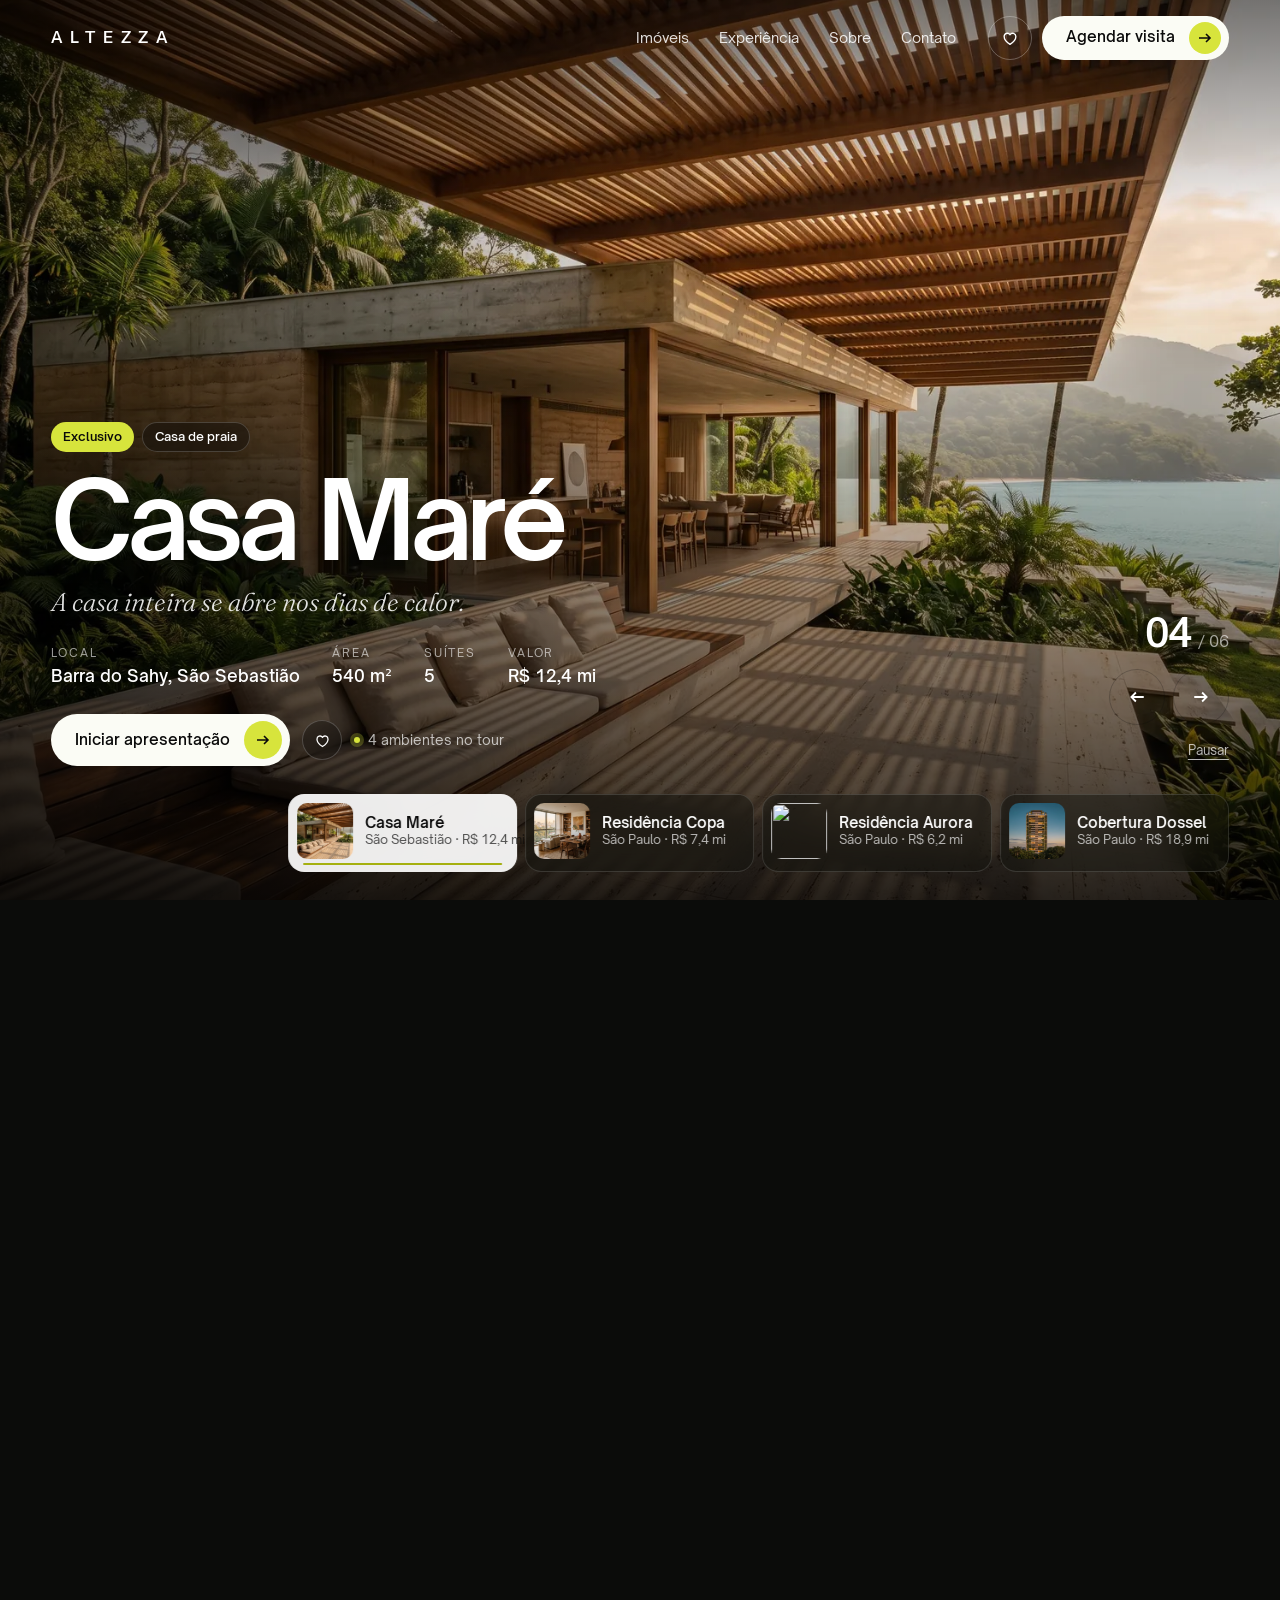
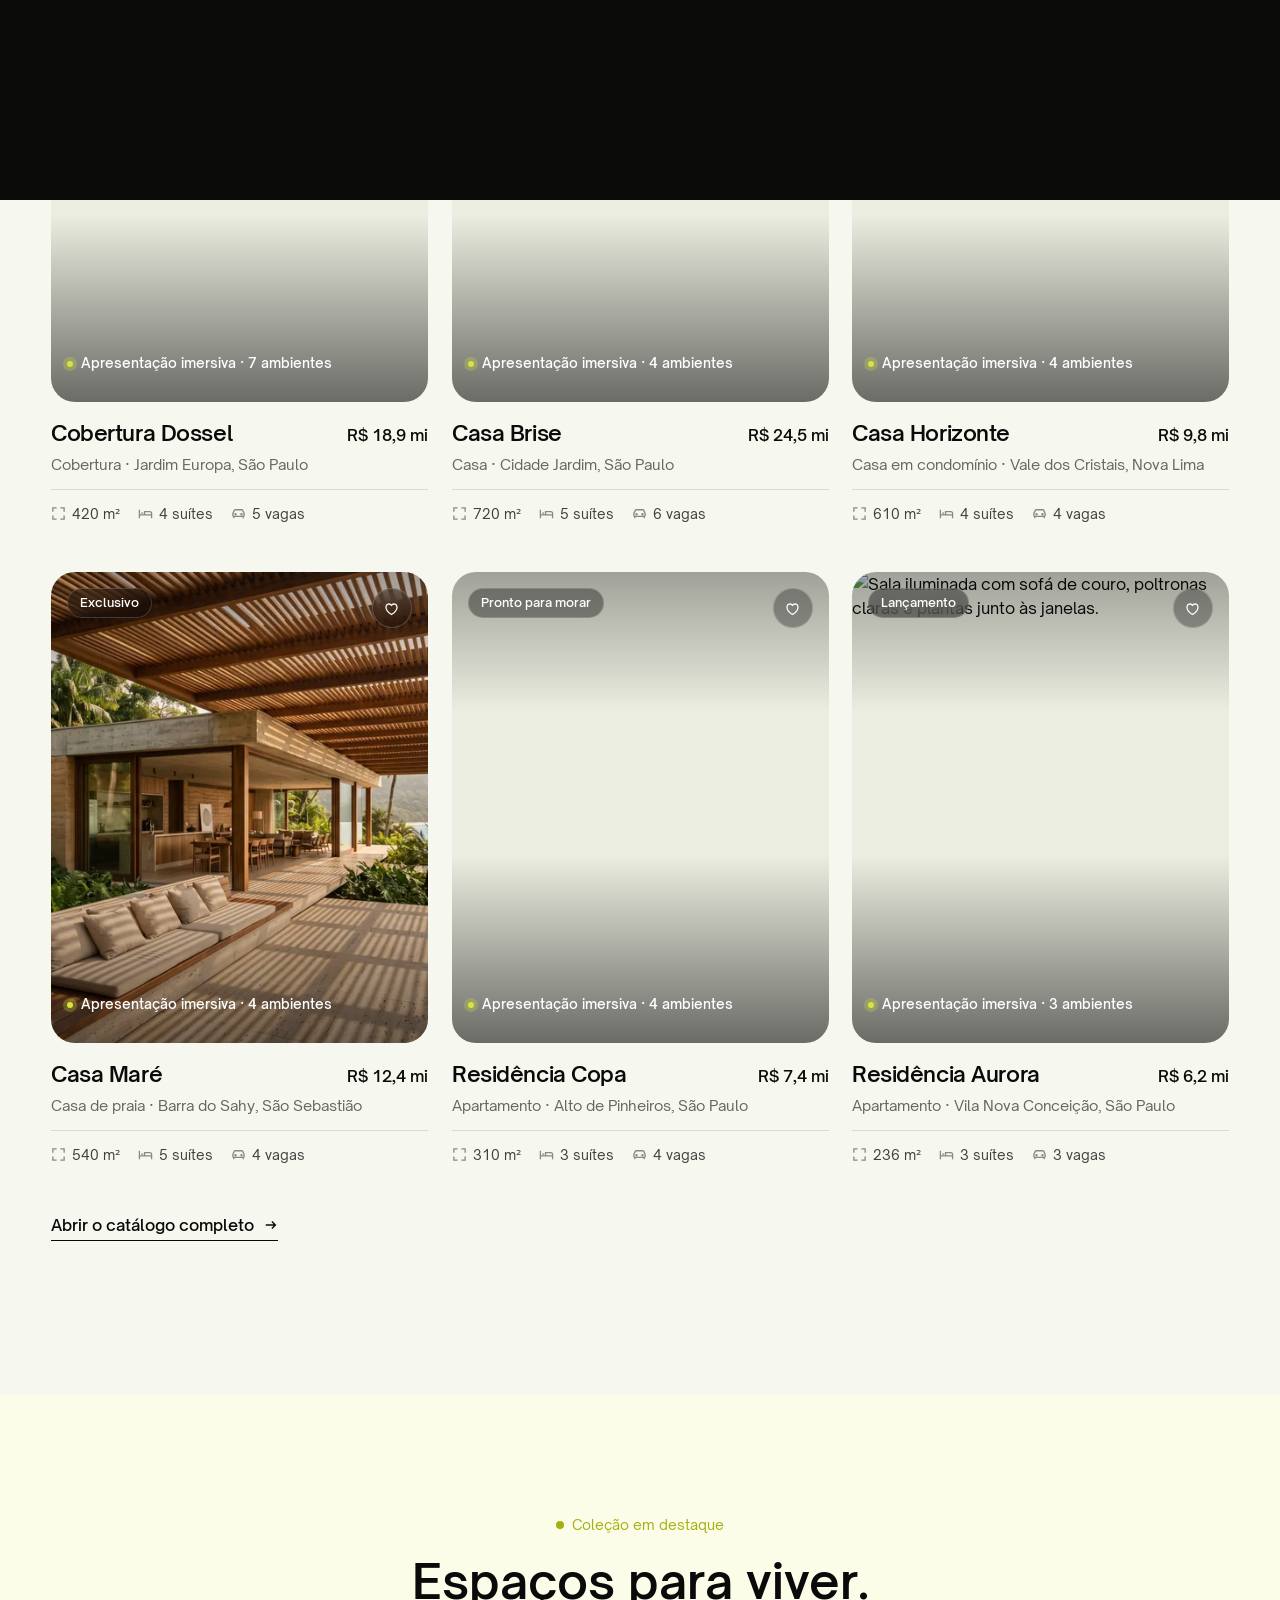
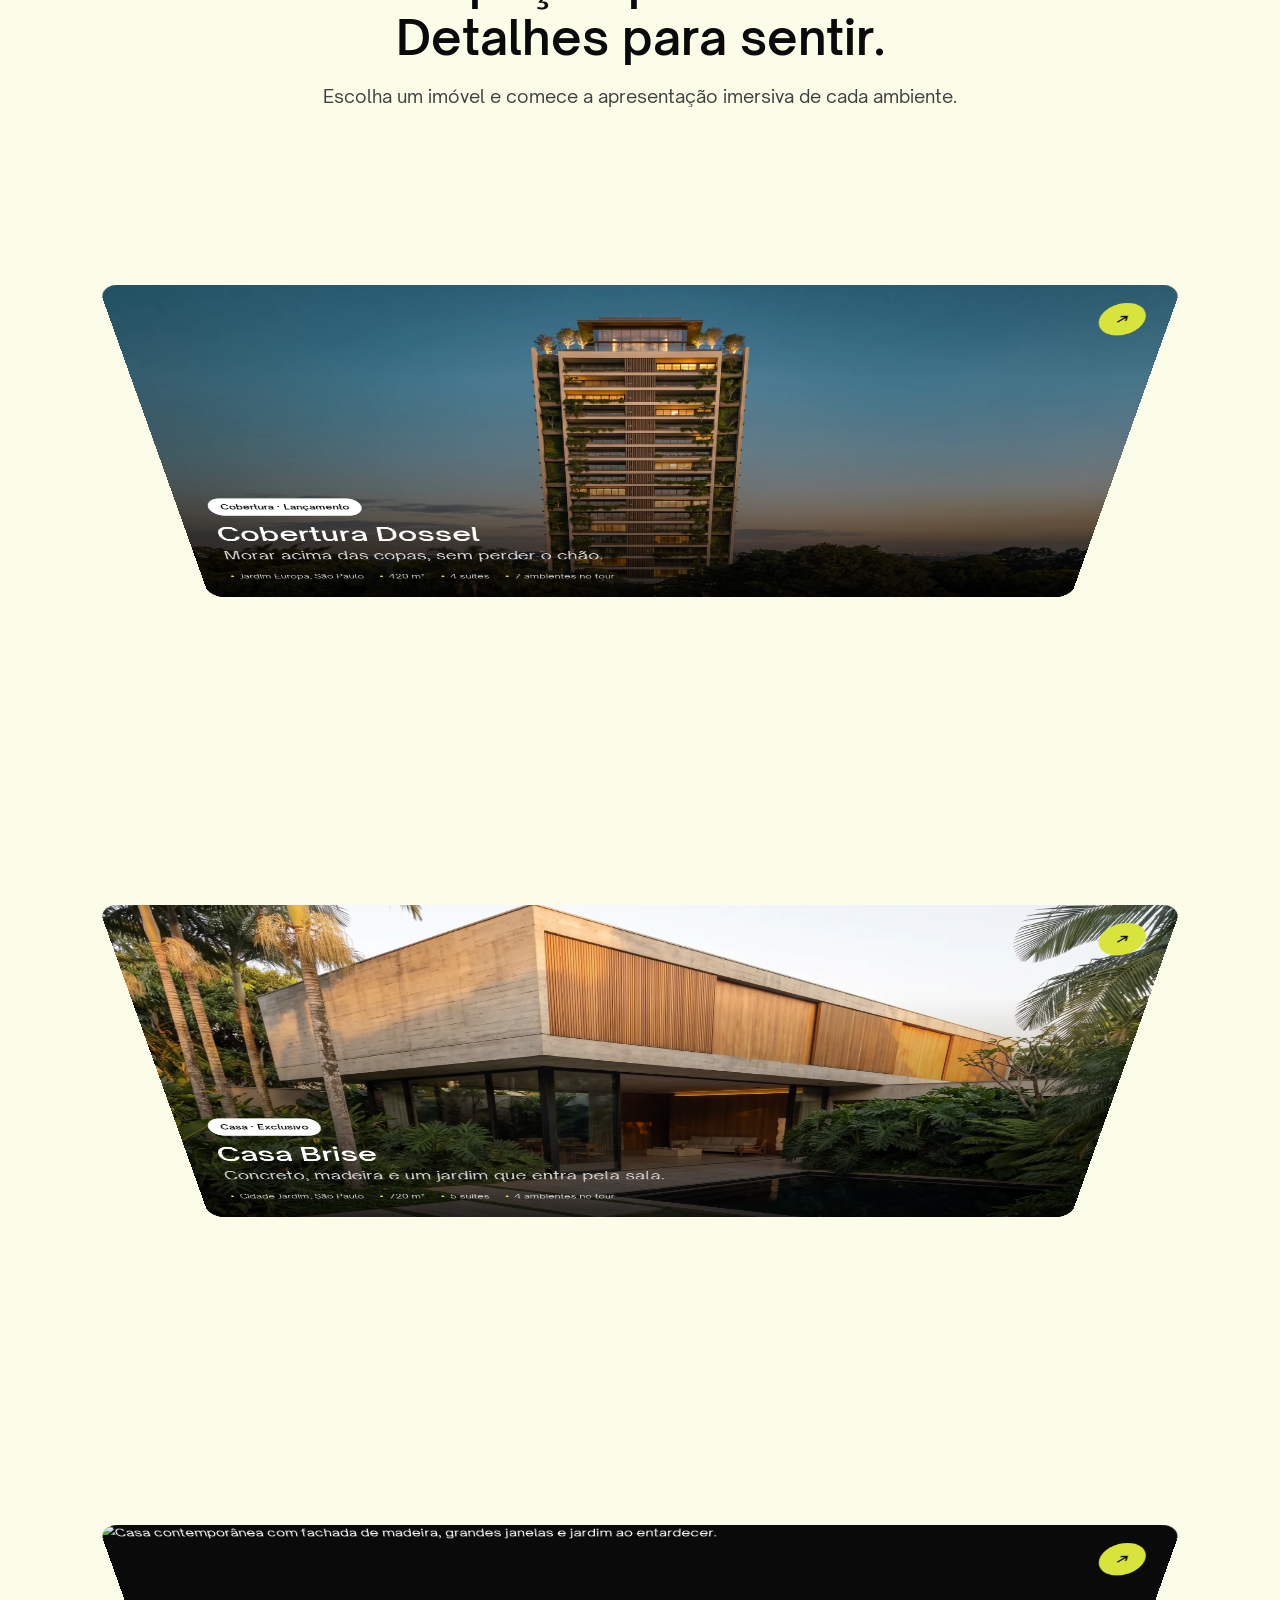
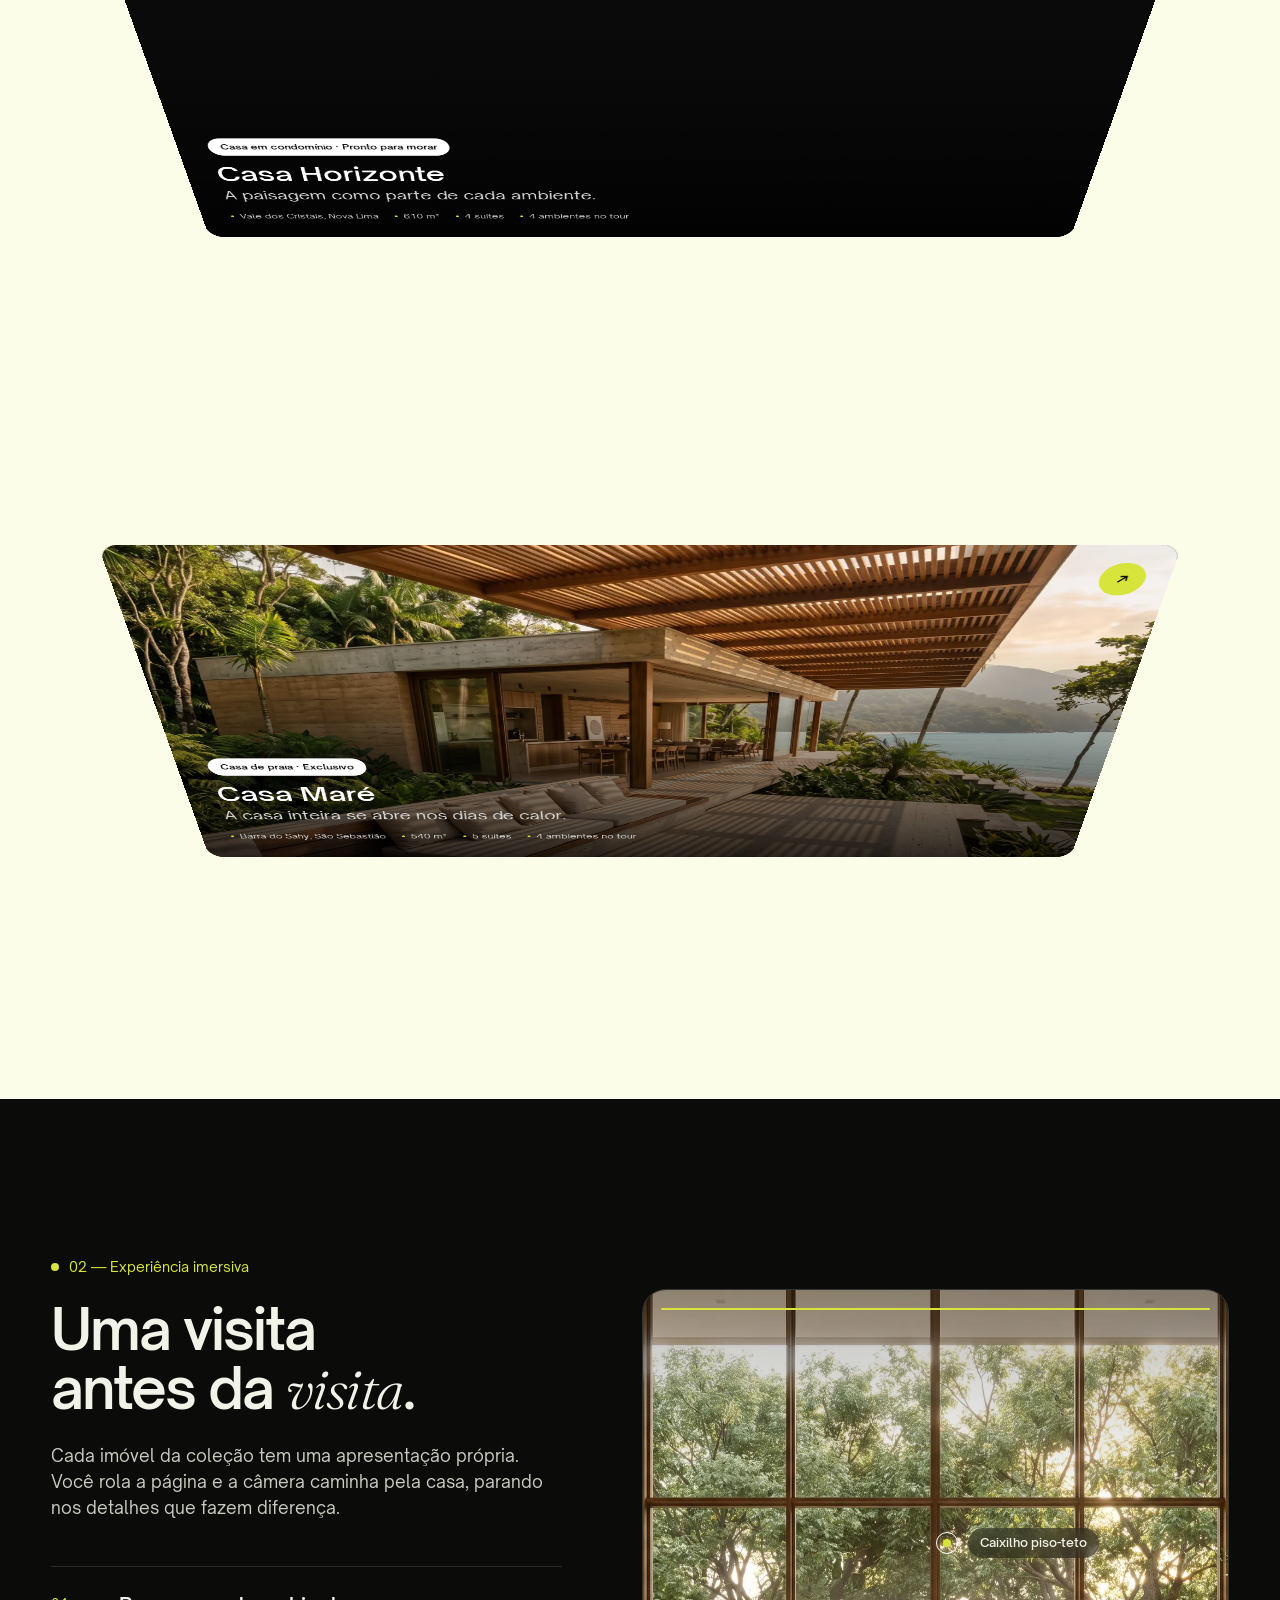
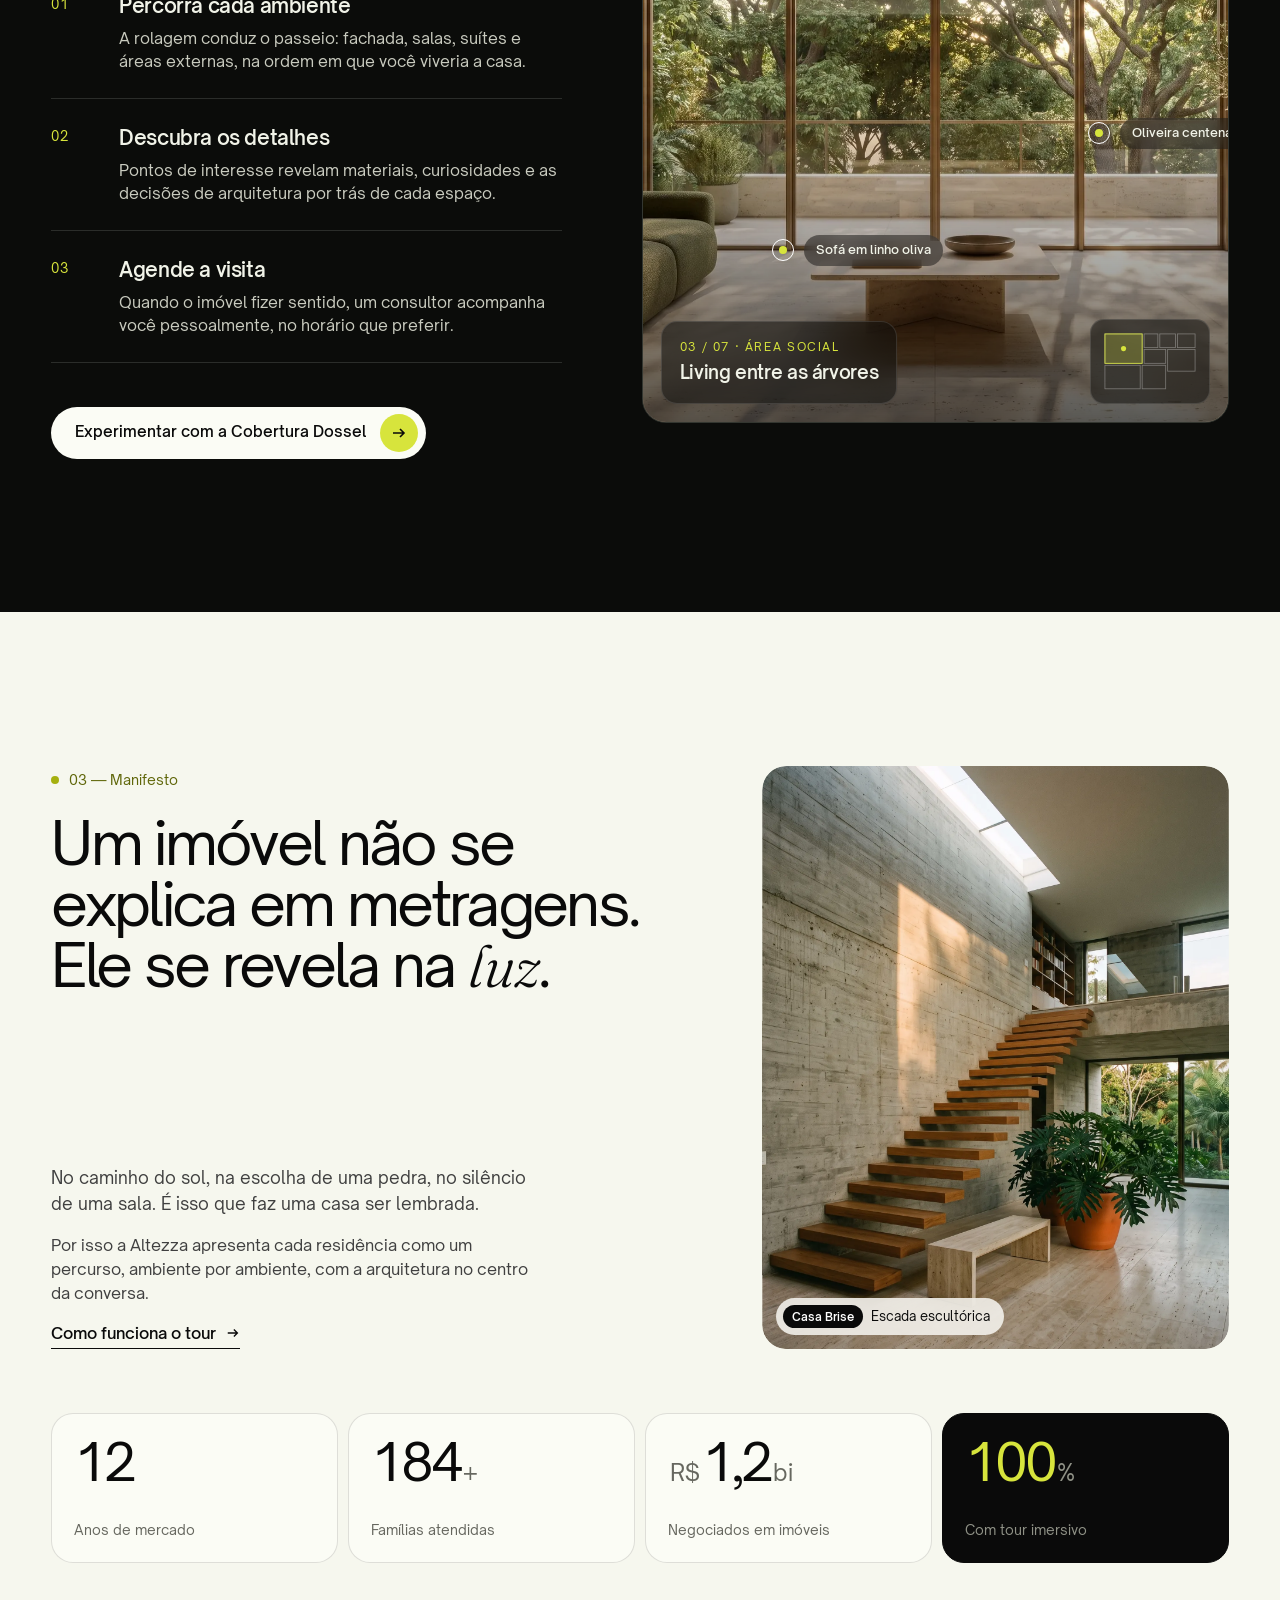
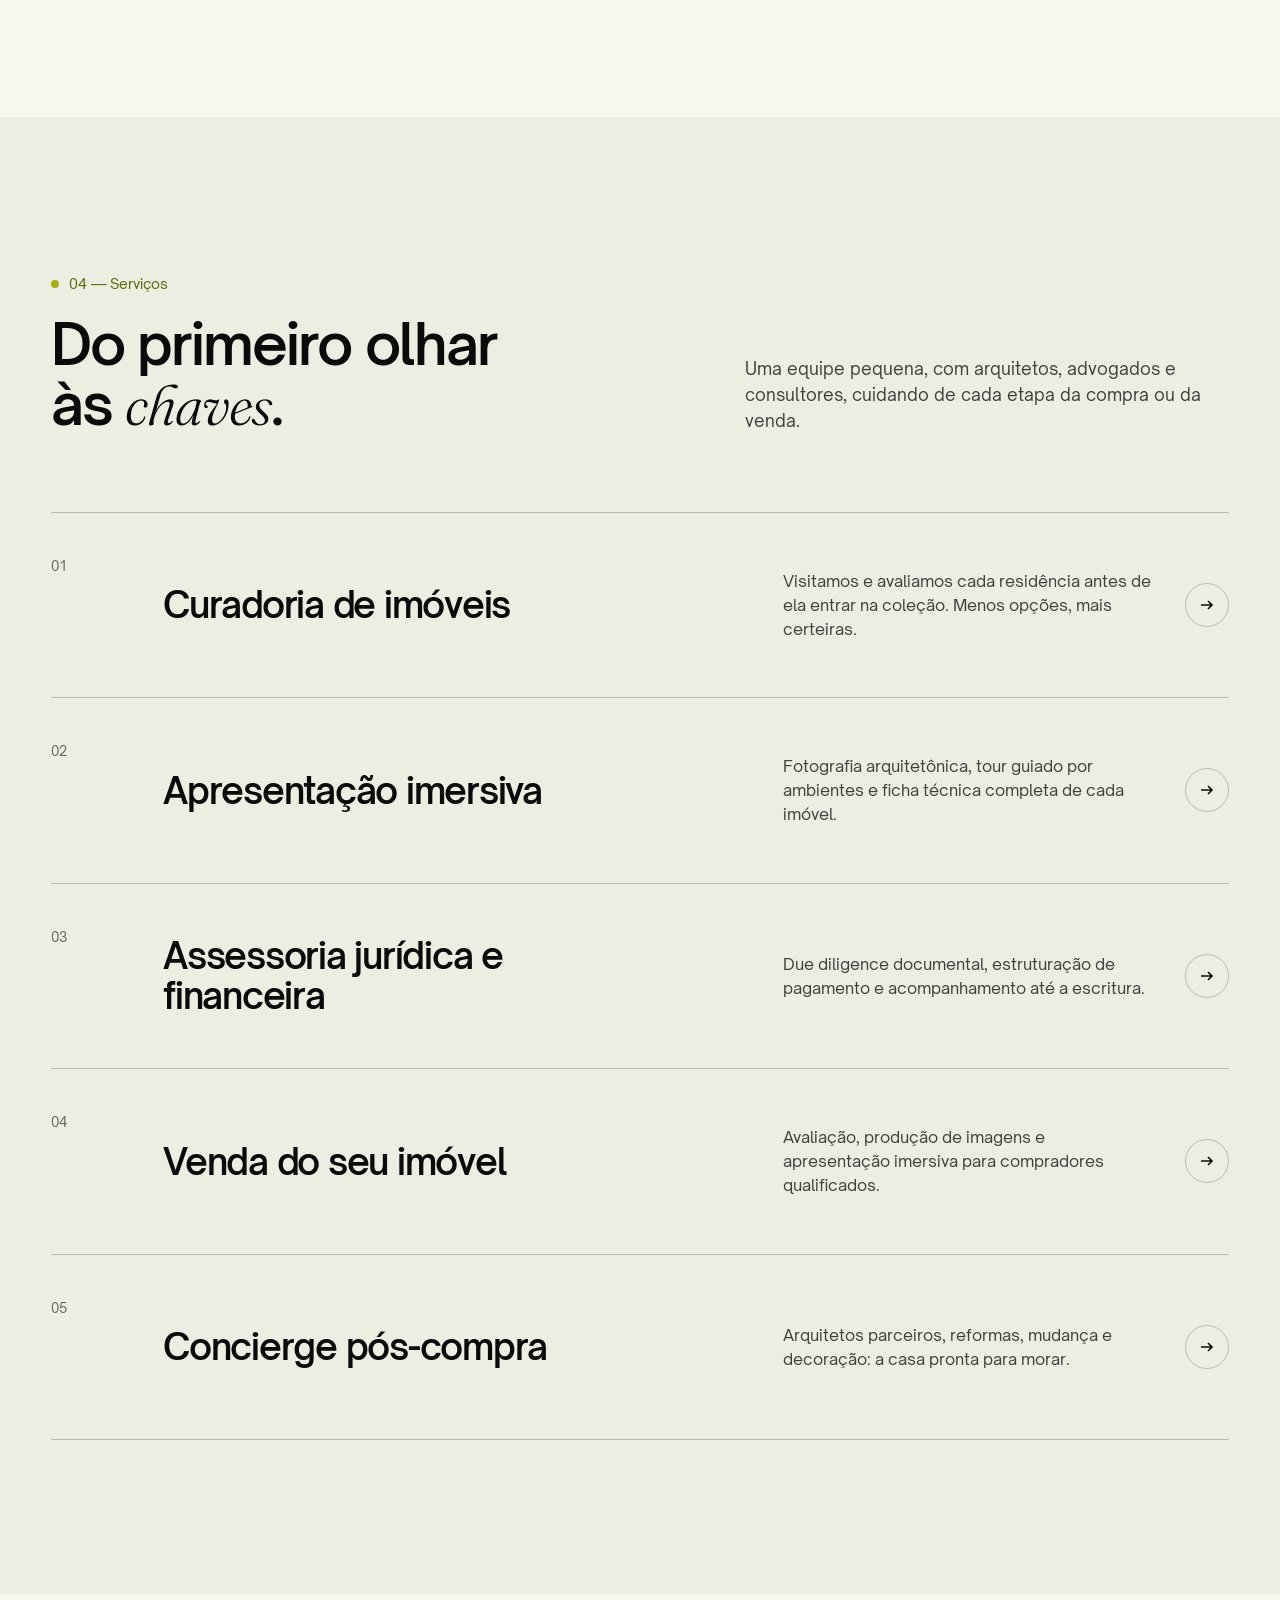
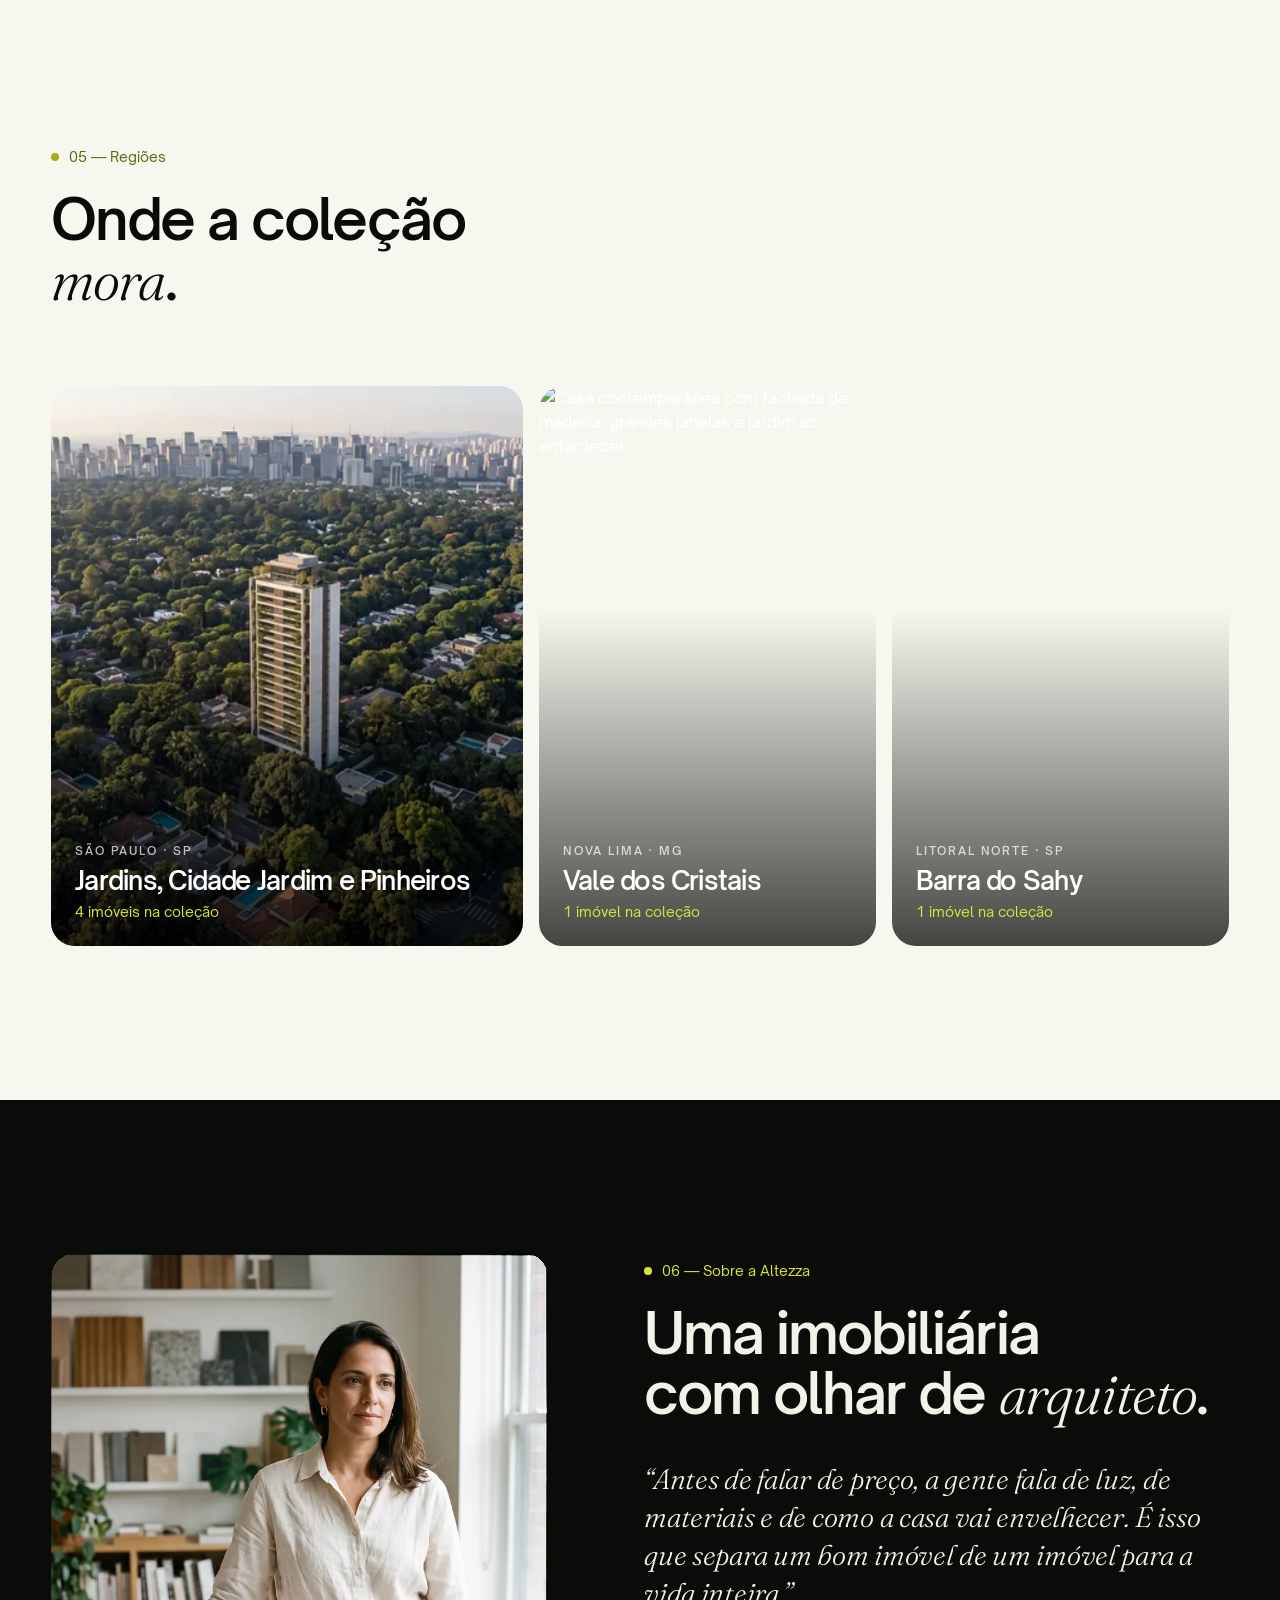
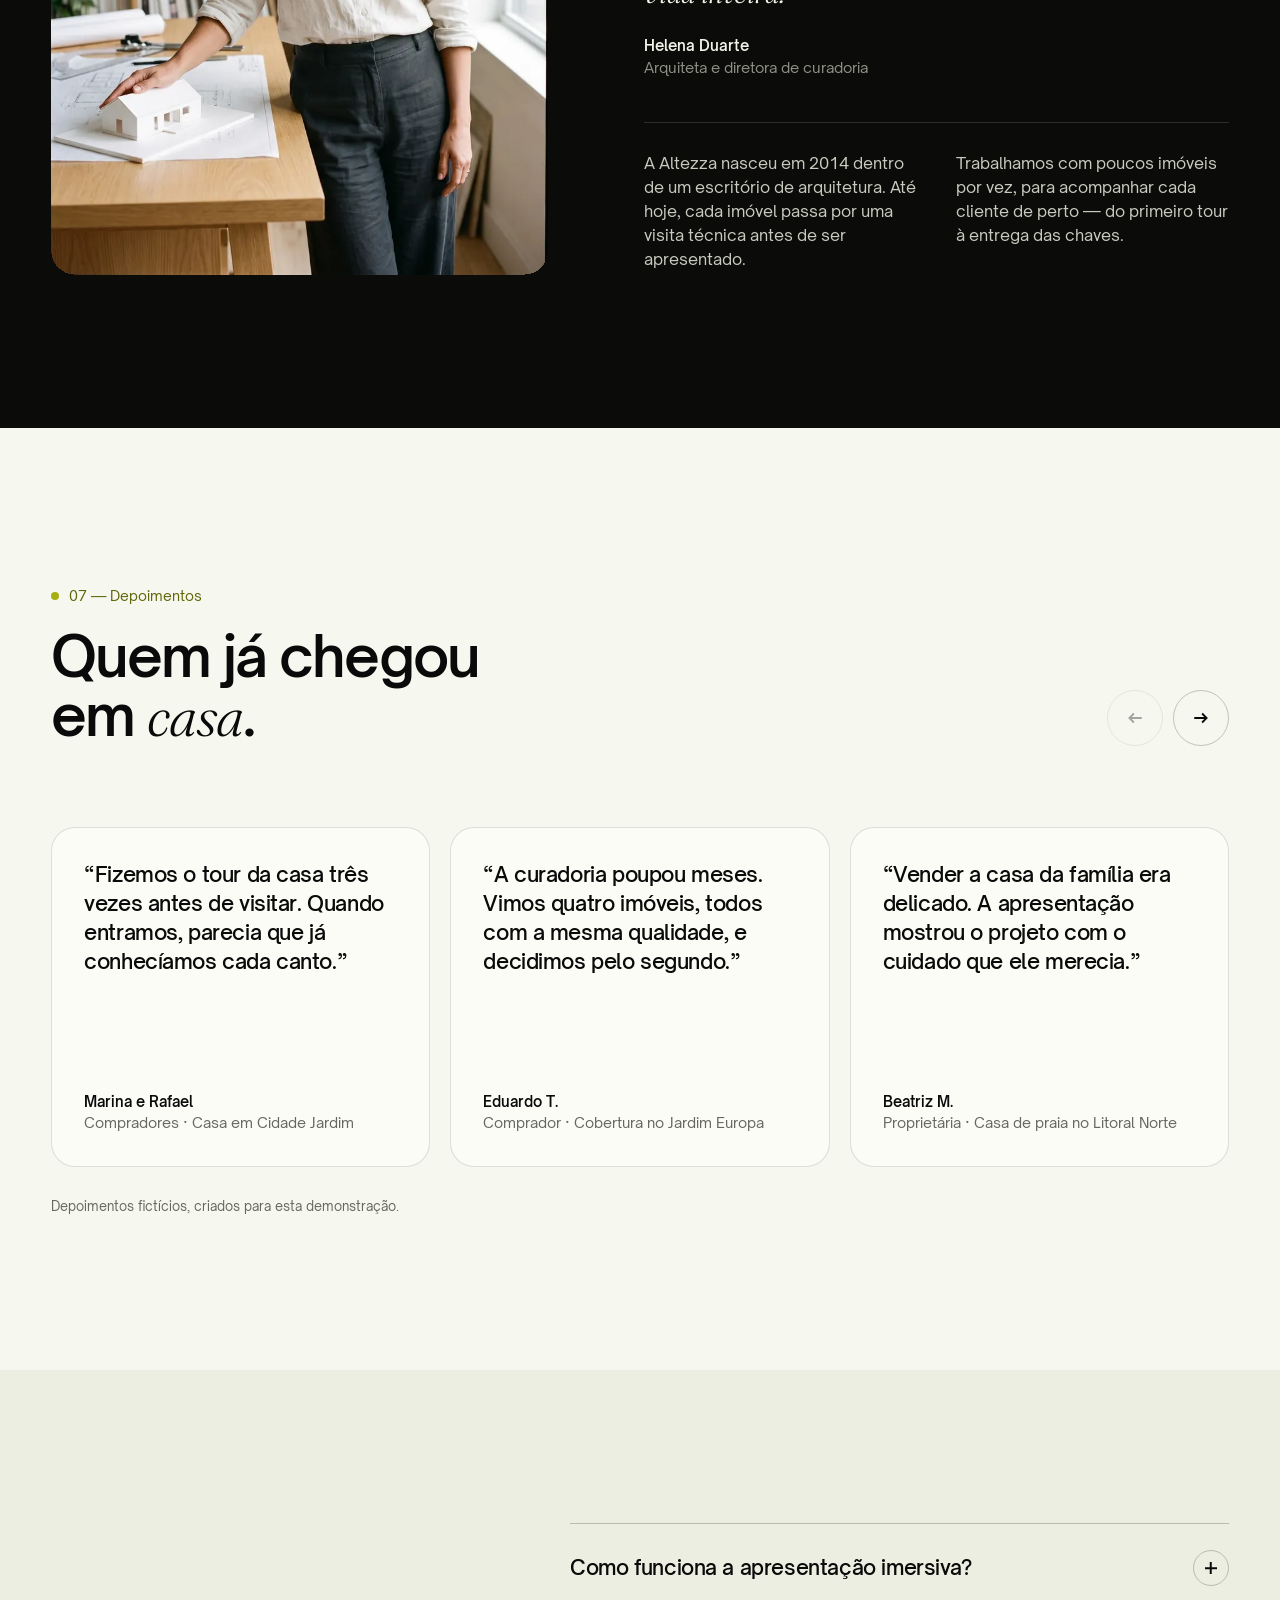
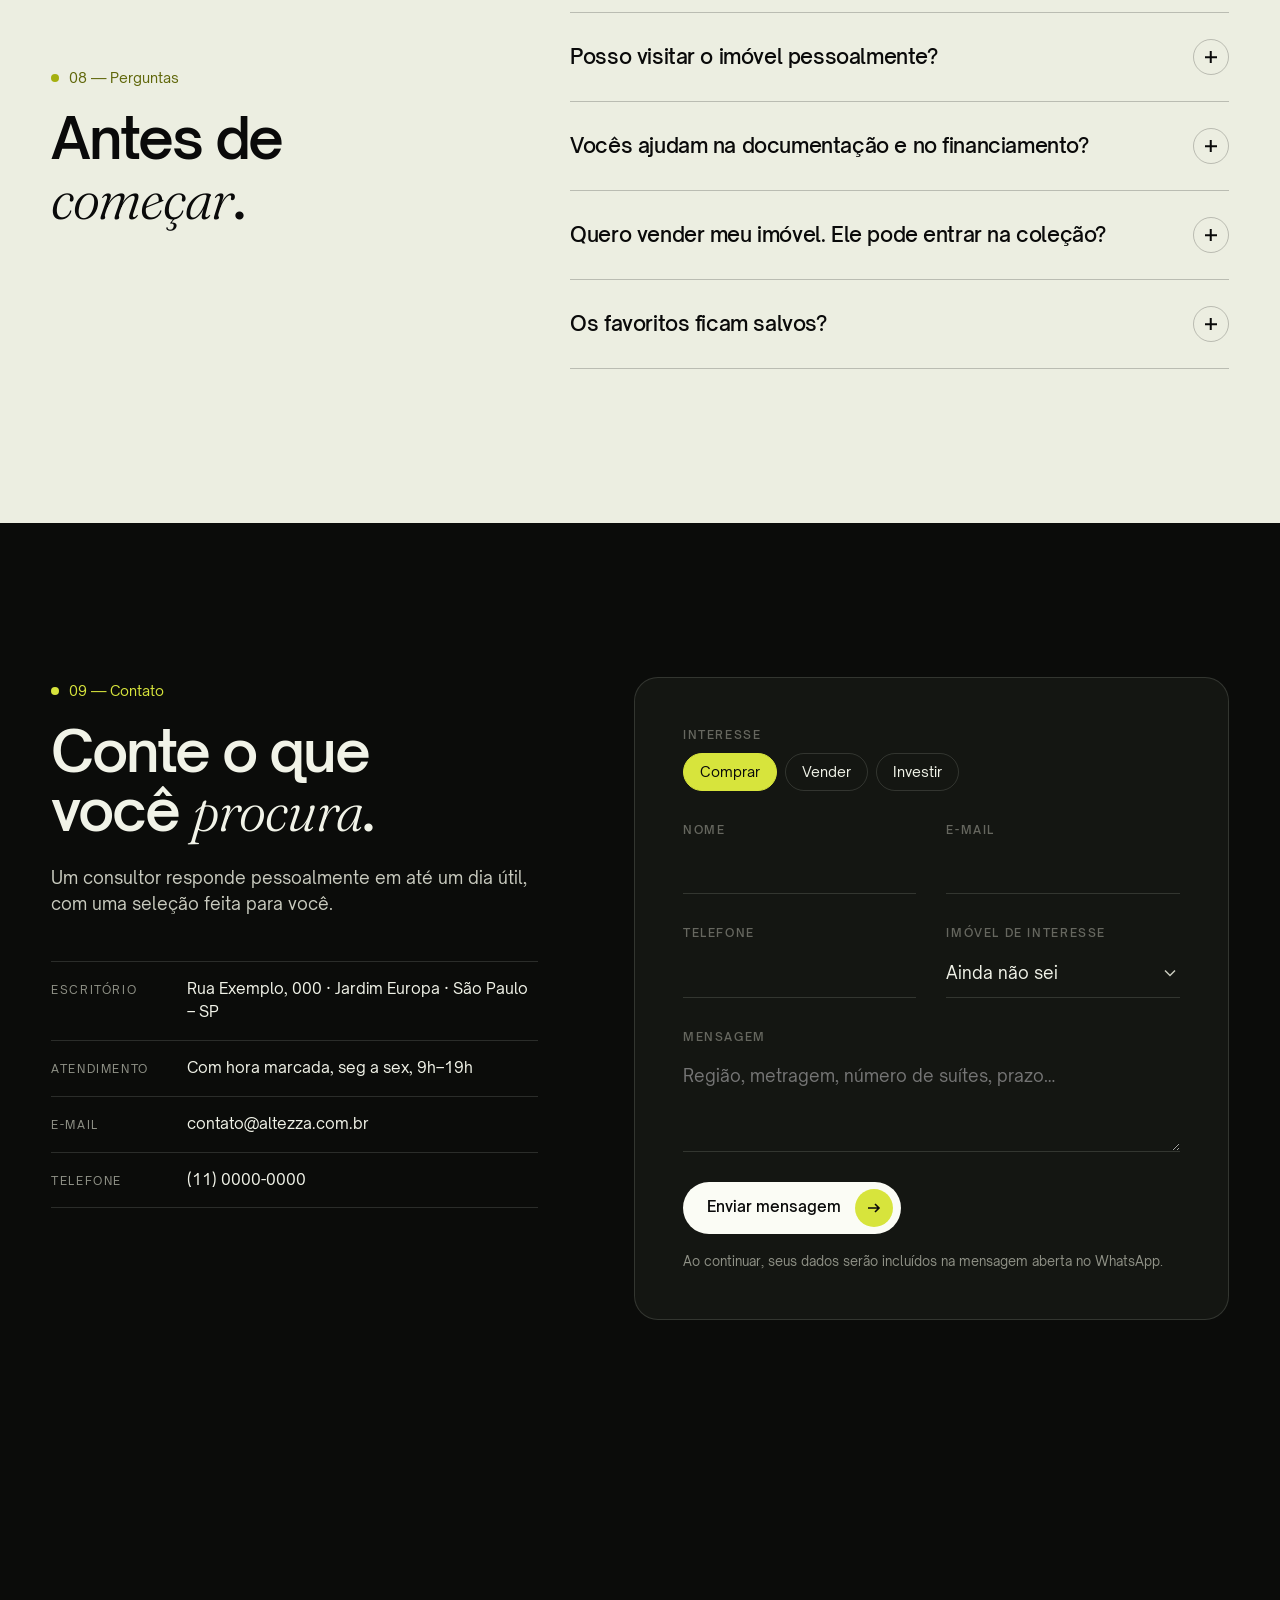
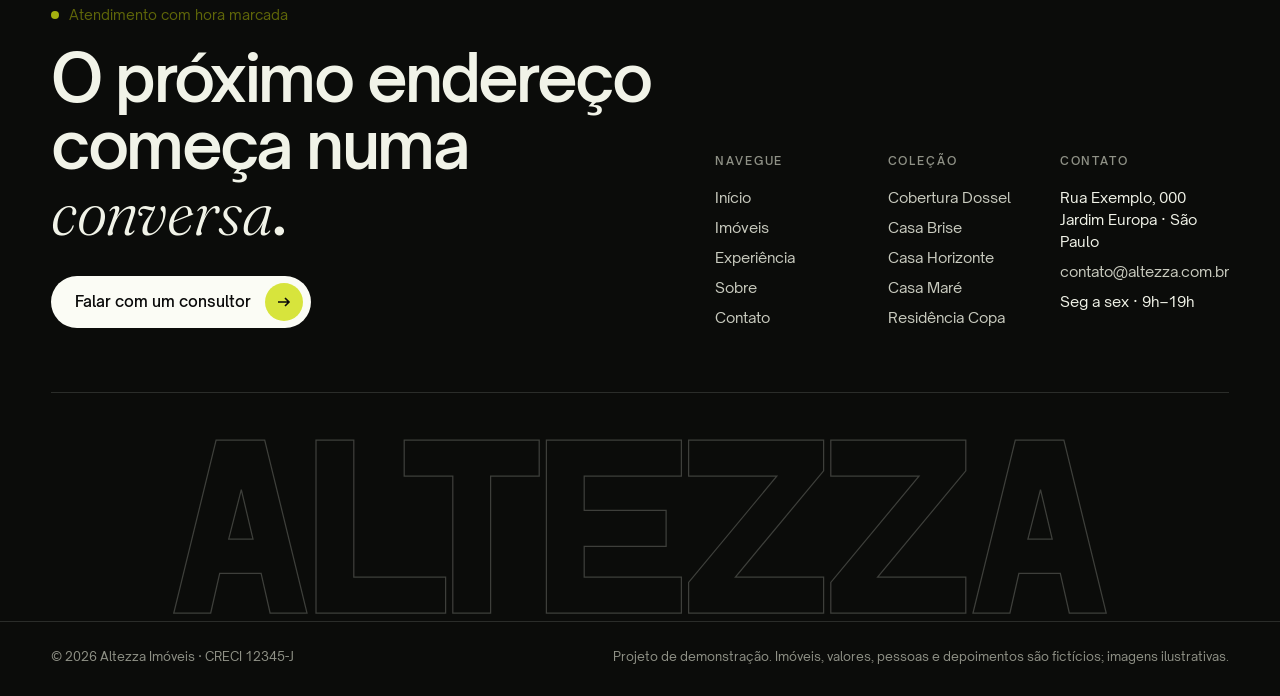
==== commit efc6531a: "Refactor code structure for improved readability and maintainability" ====
--- a/index.html
+++ b/index.html
@@ -9,13 +9,13 @@
   <link rel="icon" type="image/svg+xml" href="assets/favicon.svg?v=2">
   <link rel="preload" href="assets/fonts/open-sauce-one-regular.woff2" as="font" type="font/woff2" crossorigin>
   <link rel="preload" href="assets/fonts/open-sauce-one-semibold.woff2" as="font" type="font/woff2" crossorigin>
-  <link rel="stylesheet" href="assets/css/base.css?v=20261108-2">
-  <link rel="stylesheet" href="assets/css/home.css?v=20261108-2">
+  <link rel="stylesheet" href="assets/css/base.css?v=20261110-22">
+  <link rel="stylesheet" href="assets/css/home.css?v=20261110-22">
   <script>document.documentElement.classList.add('js');try{if(sessionStorage.getItem('altezza:nav')&&!matchMedia('(prefers-reduced-motion: reduce)').matches){document.documentElement.classList.add('is-entering');window.azLoadingFallback=setTimeout(function(){document.documentElement.classList.remove('is-entering');document.documentElement.classList.add('is-entered')},4000)}}catch(e){}</script>
   <script>(function(){var nav=performance.getEntriesByType&&performance.getEntriesByType('navigation')[0];if(nav&&nav.type==='reload'){history.scrollRestoration='manual';window.addEventListener('pageshow',function(){window.scrollTo({top:0,left:0,behavior:'instant'})},{once:true})}})()</script>
-  <script src="assets/js/data.js?v=20261108-2" defer></script>
-  <script src="assets/js/common.js?v=20261108-4" defer></script>
-  <script src="assets/js/home.js?v=20261108-2" defer></script>
+  <script src="assets/js/data.js?v=20261110-22" defer></script>
+  <script src="assets/js/common.js?v=20261110-22" defer></script>
+  <script src="assets/js/home.js?v=20261110-22" defer></script>
 </head>
 <body data-page="home">
   <div class="curtain" role="status" aria-label="Carregando a p?gina" aria-live="polite">
@@ -96,7 +96,7 @@
           </div>
         </div>
 
-        <p class="ex-status" aria-live="polite"><strong data-ex-count>6</strong> <span data-ex-label>imóveis na coleção</span><button type="button" class="ex-reset" data-ex-reset hidden>Limpar busca</button></p>
+        <p class="ex-status" aria-live="polite"><strong data-ex-count>6</strong> <span data-ex-label>imóveis na coleção</span><button type="button" class="ex-reset" data-ex-reset hidden><svg viewBox="0 0 16 16" fill="none" stroke="currentColor" stroke-width="1.6" aria-hidden="true"><path d="M3 3l10 10M13 3L3 13"/></svg>Limpar busca</button></p>
         <div class="ex-grid" data-ex-grid></div>
         <div class="ex-list" data-ex-list hidden></div>
         <div class="ex-empty" data-ex-empty hidden>
@@ -323,13 +323,7 @@
           </div>
           <div class="field"><label for="c-msg">Mensagem</label><textarea id="c-msg" name="mensagem" rows="3" placeholder="Região, metragem, número de suítes, prazo…"></textarea></div>
           <button class="btn btn--light" type="submit">Enviar mensagem<span class="btn__arrow"></span></button>
-          <p class="contact__note">Demonstração: nenhum dado é enviado ou armazenado.</p>
-          <div class="form-ok" role="status">
-            <p class="eyebrow">Mensagem recebida</p>
-            <h3><span data-ok-name></span>, obrigado pelo contato.</h3>
-            <p class="lead">Em um site real, um consultor da Altezza responderia em até um dia útil. Enquanto isso, que tal percorrer a coleção?</p>
-            <a class="btn btn--light" href="imoveis.html" data-transition="Coleção Altezza">Ver imóveis<span class="btn__arrow"></span></a>
-          </div>
+          <p class="contact__note">Ao continuar, seus dados serão incluídos na mensagem aberta no WhatsApp.</p>
         </form>
       </div>
     </section>
--- a/assets/css/base.css
+++ b/assets/css/base.css
@@ -334,7 +334,7 @@
 .footer__cols a { color: var(--on-night-2); transition: color .3s; }
 .footer__cols a:hover { color: var(--accent-glow); }
 .footer__address { font-style: normal; }
-.footer__word { display: block; width: 100%; height: auto; overflow: visible; margin: 40px 0 -.08em; user-select: none; }
+.footer__word { display: block; width: min(100%, 1080px); height: auto; overflow: visible; margin: 40px auto -.08em; user-select: none; }
 .footer__word path { fill: none; stroke: rgba(241, 243, 232, .22); stroke-width: 1.25; stroke-linejoin: miter; stroke-linecap: square; vector-effect: non-scaling-stroke; }
 .footer__legal { display: flex; flex-wrap: wrap; justify-content: space-between; gap: 12px 32px; padding: 26px 0 30px; font-size: .78rem; color: var(--muted-night); border-top: 1px solid var(--line-night); position: relative; background: var(--night); }
 @media (min-width: 900px) {
--- a/assets/css/home.css
+++ b/assets/css/home.css
@@ -182,7 +182,11 @@
 }
 .ex-status { display: flex; align-items: baseline; gap: 8px; margin: 36px 0 24px; color: var(--muted); }
 .ex-status strong { font-size: 1.6rem; color: var(--ink); font-weight: 600; letter-spacing: -.03em; }
-.ex-reset { margin-left: auto; text-decoration: underline; text-underline-offset: 4px; color: var(--ink); font-size: .9rem; }
+.ex-reset { margin-left: auto; display: inline-flex; align-items: center; gap: 8px; height: 38px; padding: 0 16px 0 14px; border: 1px solid var(--line-2); border-radius: 999px; background: transparent; color: var(--ink); font-size: .84rem; font-weight: 600; letter-spacing: -.005em; transition: background-color .3s, color .3s, border-color .3s; }
+.ex-reset svg { width: 11px; height: 11px; transition: transform .4s var(--ease); }
+.ex-reset:hover, .ex-reset:focus-visible { background: var(--ink); border-color: var(--ink); color: var(--paper); }
+.ex-reset:hover svg { transform: rotate(90deg); }
+.ex-reset[hidden] { display: none; }
 .ex-grid { display: grid; grid-template-columns: 1fr; gap: 48px 24px; }
 @media (min-width: 700px) { .ex-grid { grid-template-columns: repeat(2, 1fr); } }
 @media (min-width: 1100px) { .ex-grid { grid-template-columns: repeat(3, 1fr); } }
@@ -217,7 +221,7 @@
 .ex-recommendations h3 { max-width: 22em; font-size: clamp(1.5rem, 3vw, 2.4rem); font-weight: 400; letter-spacing: -.04em; line-height: 1.1; }
 .ex-recommendations .ex-grid { margin-top: 12px; }
 .ex-more { margin-top: 48px; }
-.float-preview { position: fixed; left: 0; top: 0; z-index: 80; width: 260px; aspect-ratio: 4 / 5; border-radius: 18px; overflow: hidden; pointer-events: none; opacity: 0; scale: .85; transition: opacity .35s, scale .5s var(--ease); }
+.float-preview { position: fixed; left: 0; top: 0; z-index: 80; width: 112px; aspect-ratio: 4 / 3; border-radius: 10px; overflow: hidden; pointer-events: none; opacity: 0; scale: .9; transition: opacity .3s, scale .4s var(--ease), transform .45s var(--ease); }
 .float-preview.on { opacity: 1; scale: 1; }
 .float-preview img { width: 100%; height: 100%; object-fit: cover; }
 
@@ -455,18 +459,15 @@
 .round-btn:disabled { opacity: .35; cursor: default; }
 .round-btn svg { width: 18px; height: 18px; }
 .round-btn[data-q="-1"] svg { transform: scaleX(-1); }
-.quotes__track { display: flex; gap: 20px; overflow-x: auto; overflow-y: hidden; scroll-snap-type: x mandatory; scrollbar-width: none; padding-bottom: 6px; }
-.quotes__track::after { content: ''; flex: 0 0 max(0px, calc(100% - min(86%, 440px) - 20px)); }
+.quotes__track { display: flex; gap: 20px; overflow-x: auto; overflow-y: hidden; scroll-snap-type: x mandatory; scroll-padding-inline: 4px; scrollbar-width: none; margin-inline: -4px; padding: 4px 4px 10px; }
 .quotes__track::-webkit-scrollbar { display: none; }
-.quote { flex: 0 0 min(86%, 440px); scroll-snap-align: start; display: flex; flex-direction: column; justify-content: space-between; gap: 40px; min-height: 340px; padding: 32px; border-radius: var(--r); background: var(--paper); border: 1px solid var(--line); }
+.quote { flex: 0 0 calc((100% - 40px) / 3); min-width: 0; scroll-snap-align: start; display: flex; flex-direction: column; justify-content: space-between; gap: 40px; min-height: 340px; padding: 32px; border-radius: var(--r); background: var(--paper); border: 1px solid var(--line); }
 .quote blockquote { font-size: 1.3rem; line-height: 1.4; letter-spacing: -.02em; font-weight: 500; }
 .quote figcaption { display: grid; font-size: .9rem; }
 .quote figcaption span { color: var(--muted); }
 .quotes__note { margin-top: 20px; font-size: .8rem; color: var(--muted); }
-@media (max-width: 699.98px) {
-  .quotes__track::after { display: none; }
-  .quote { flex-basis: 100%; min-width: 0; scroll-snap-stop: always; }
-}
+@media (max-width: 1023.98px) { .quote { flex-basis: calc((100% - 20px) / 2); } }
+@media (max-width: 699.98px) { .quote { flex-basis: 100%; scroll-snap-stop: always; } }
 
 /* ---------- Perguntas ---------- */
 .faq { background: var(--bg-2); }
@@ -487,7 +488,7 @@
 @media (prefers-reduced-motion: reduce) {
   .faq summary span, .faq summary span::after, .faq__answer { transition-duration: .01ms; }
 }
-@media (min-width: 1024px) { .faq__grid { grid-template-columns: .8fr 1.2fr; gap: 80px; } }
+@media (min-width: 1024px) { .faq__grid { grid-template-columns: .8fr 1.2fr; gap: 80px; } .faq__grid > header { align-self: center; } }
 
 /* ---------- Contato ---------- */
 .contact__grid { display: grid; gap: 64px; }
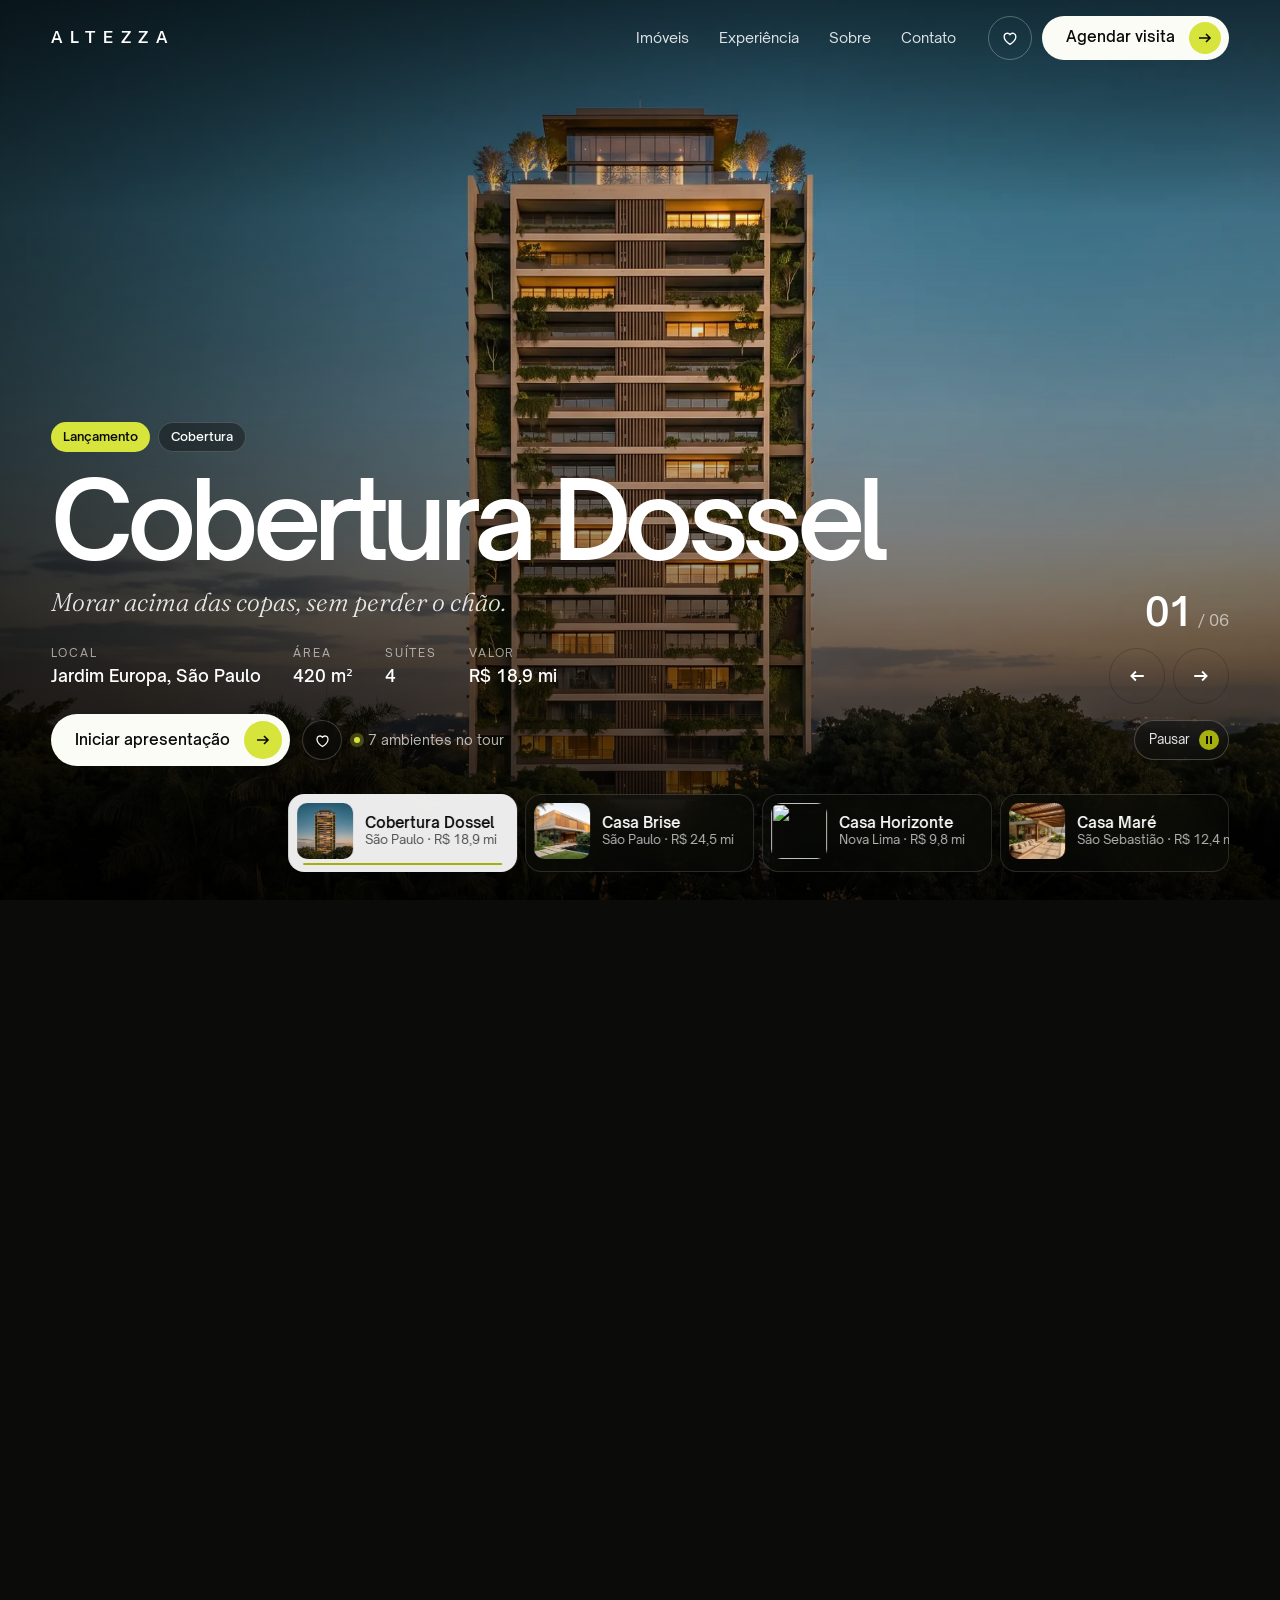
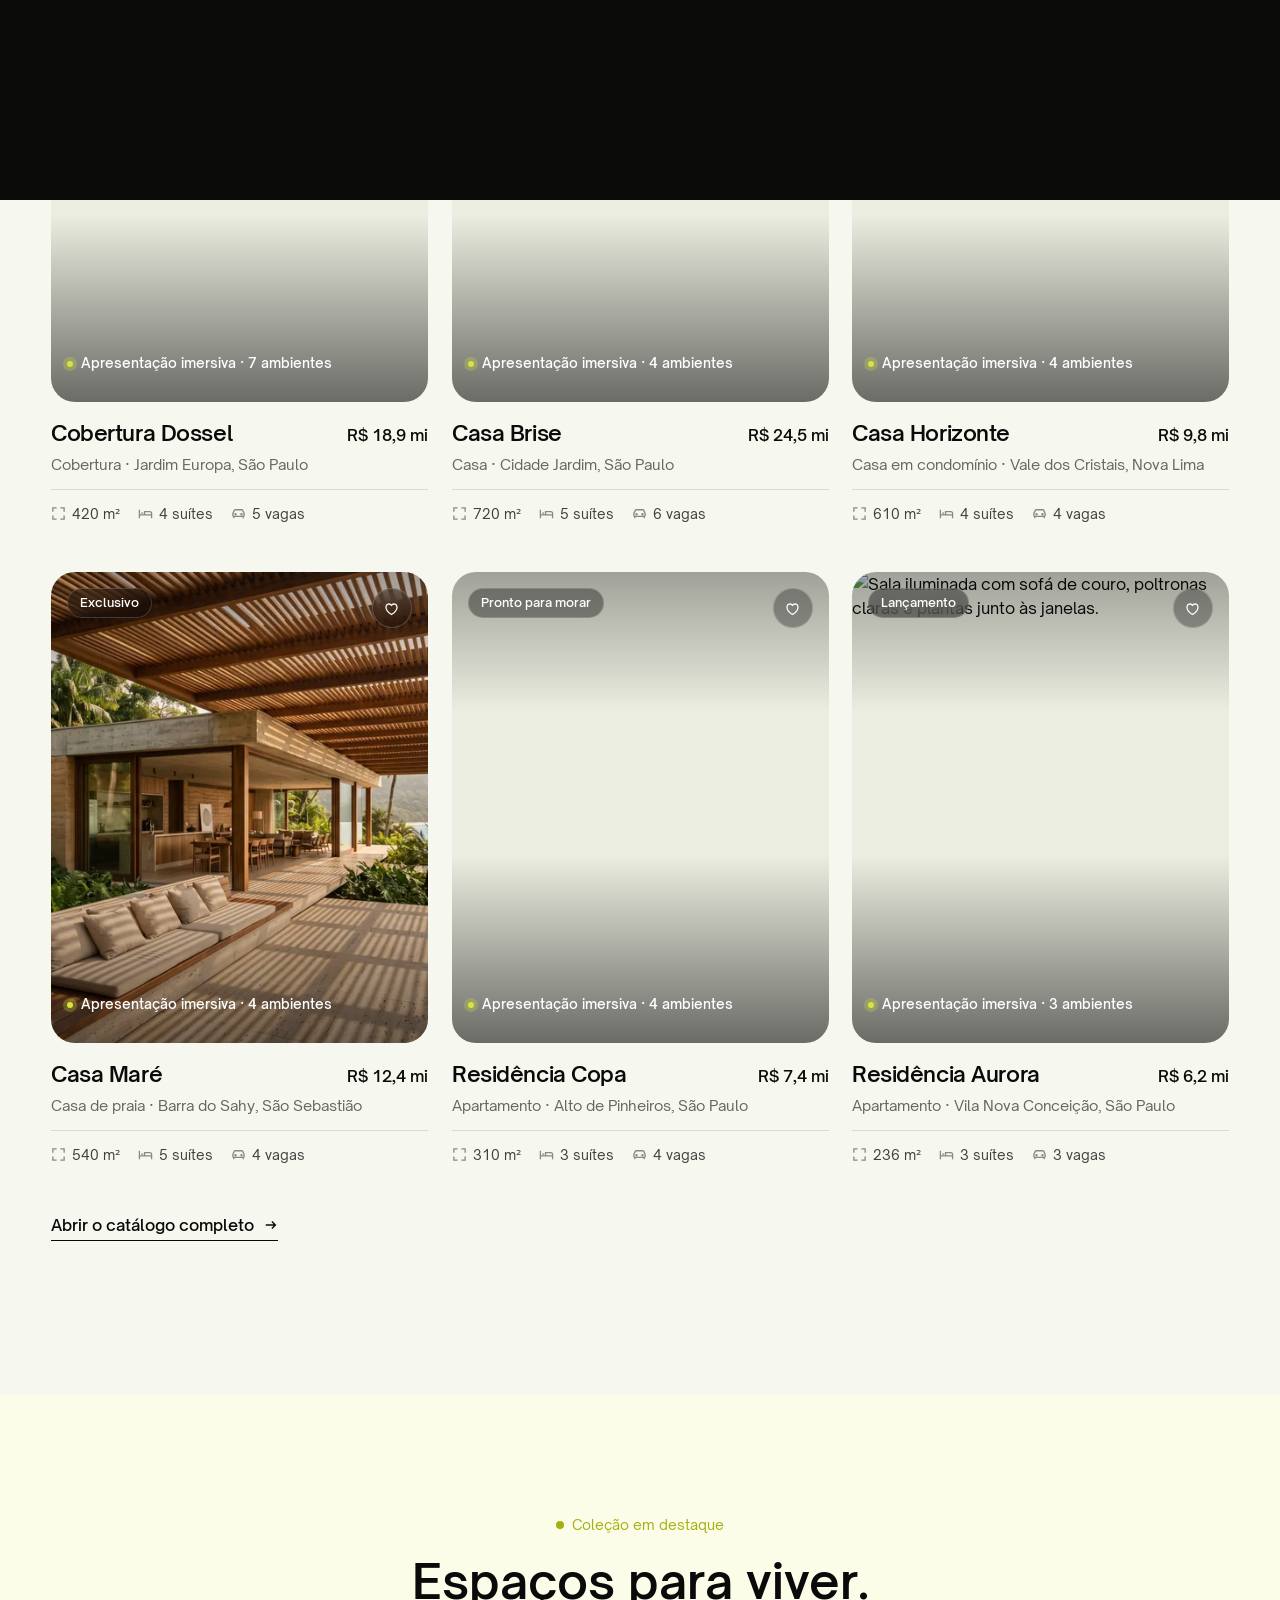
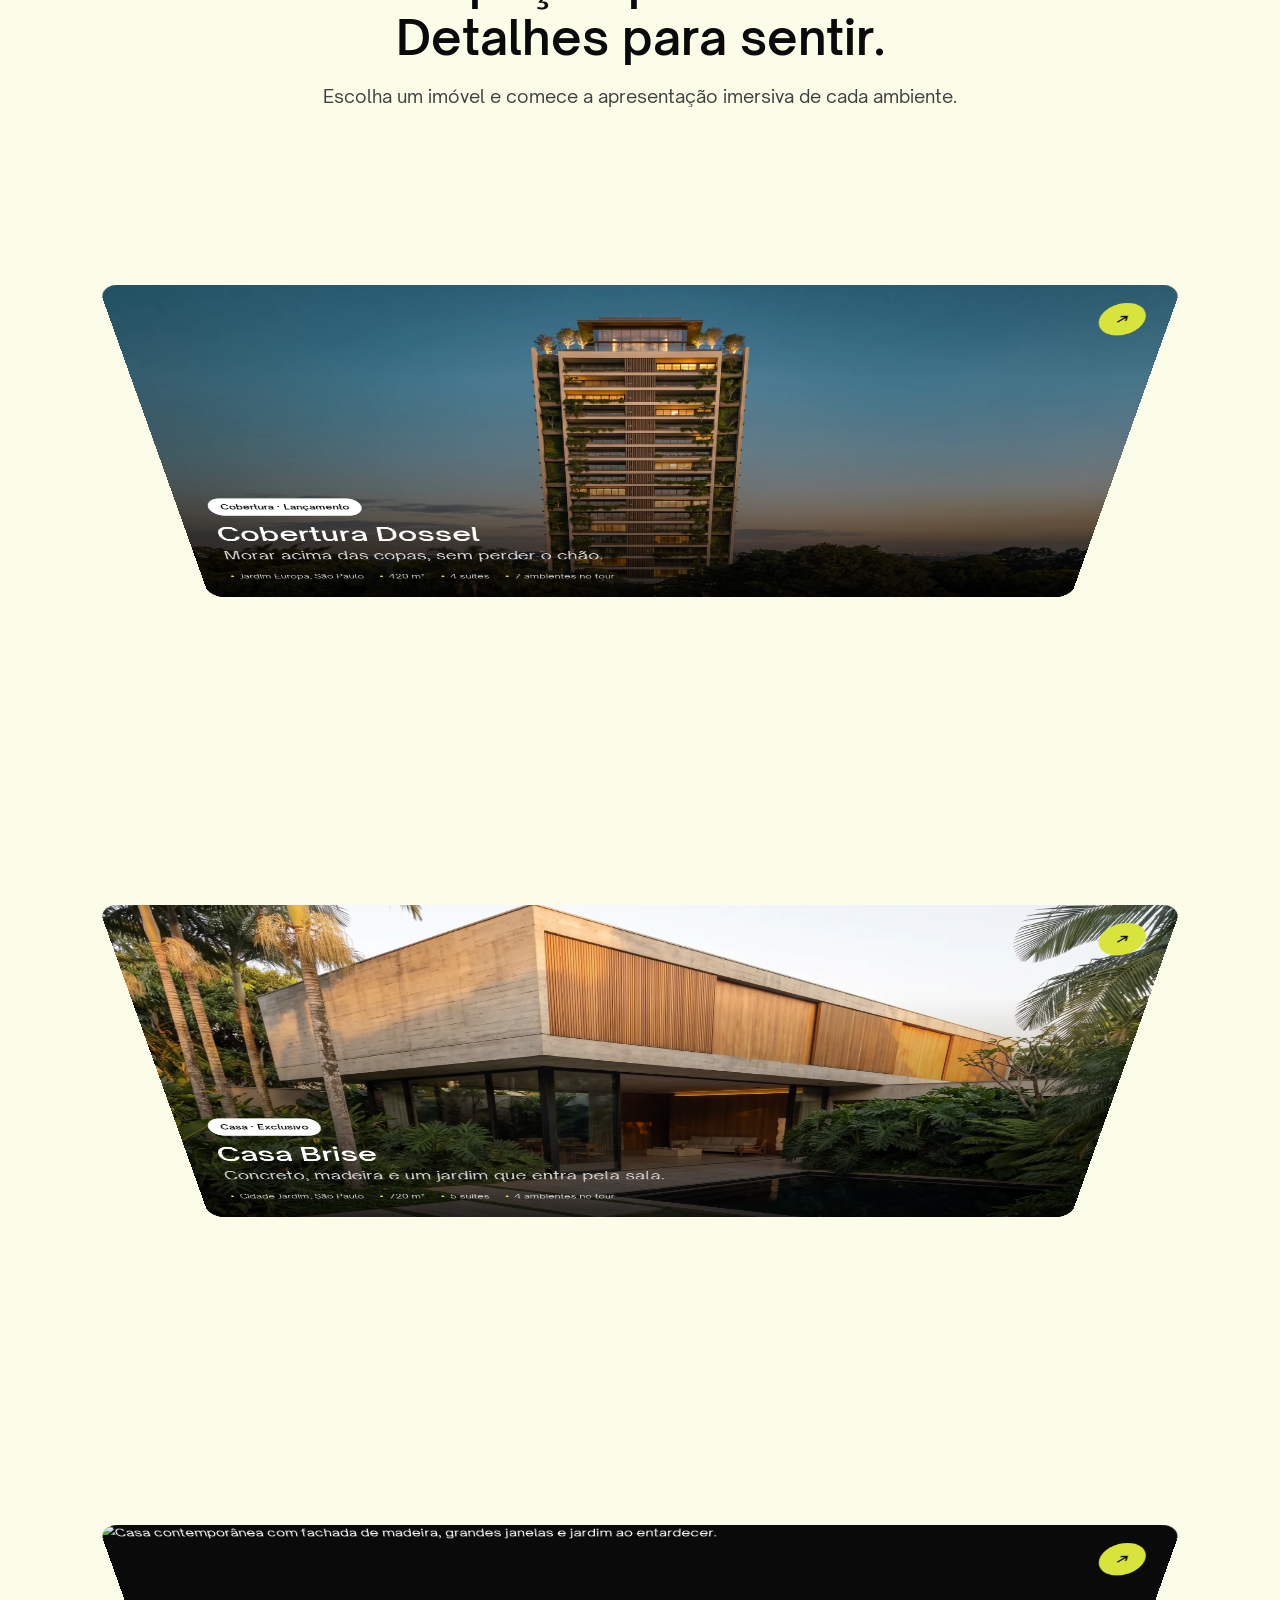
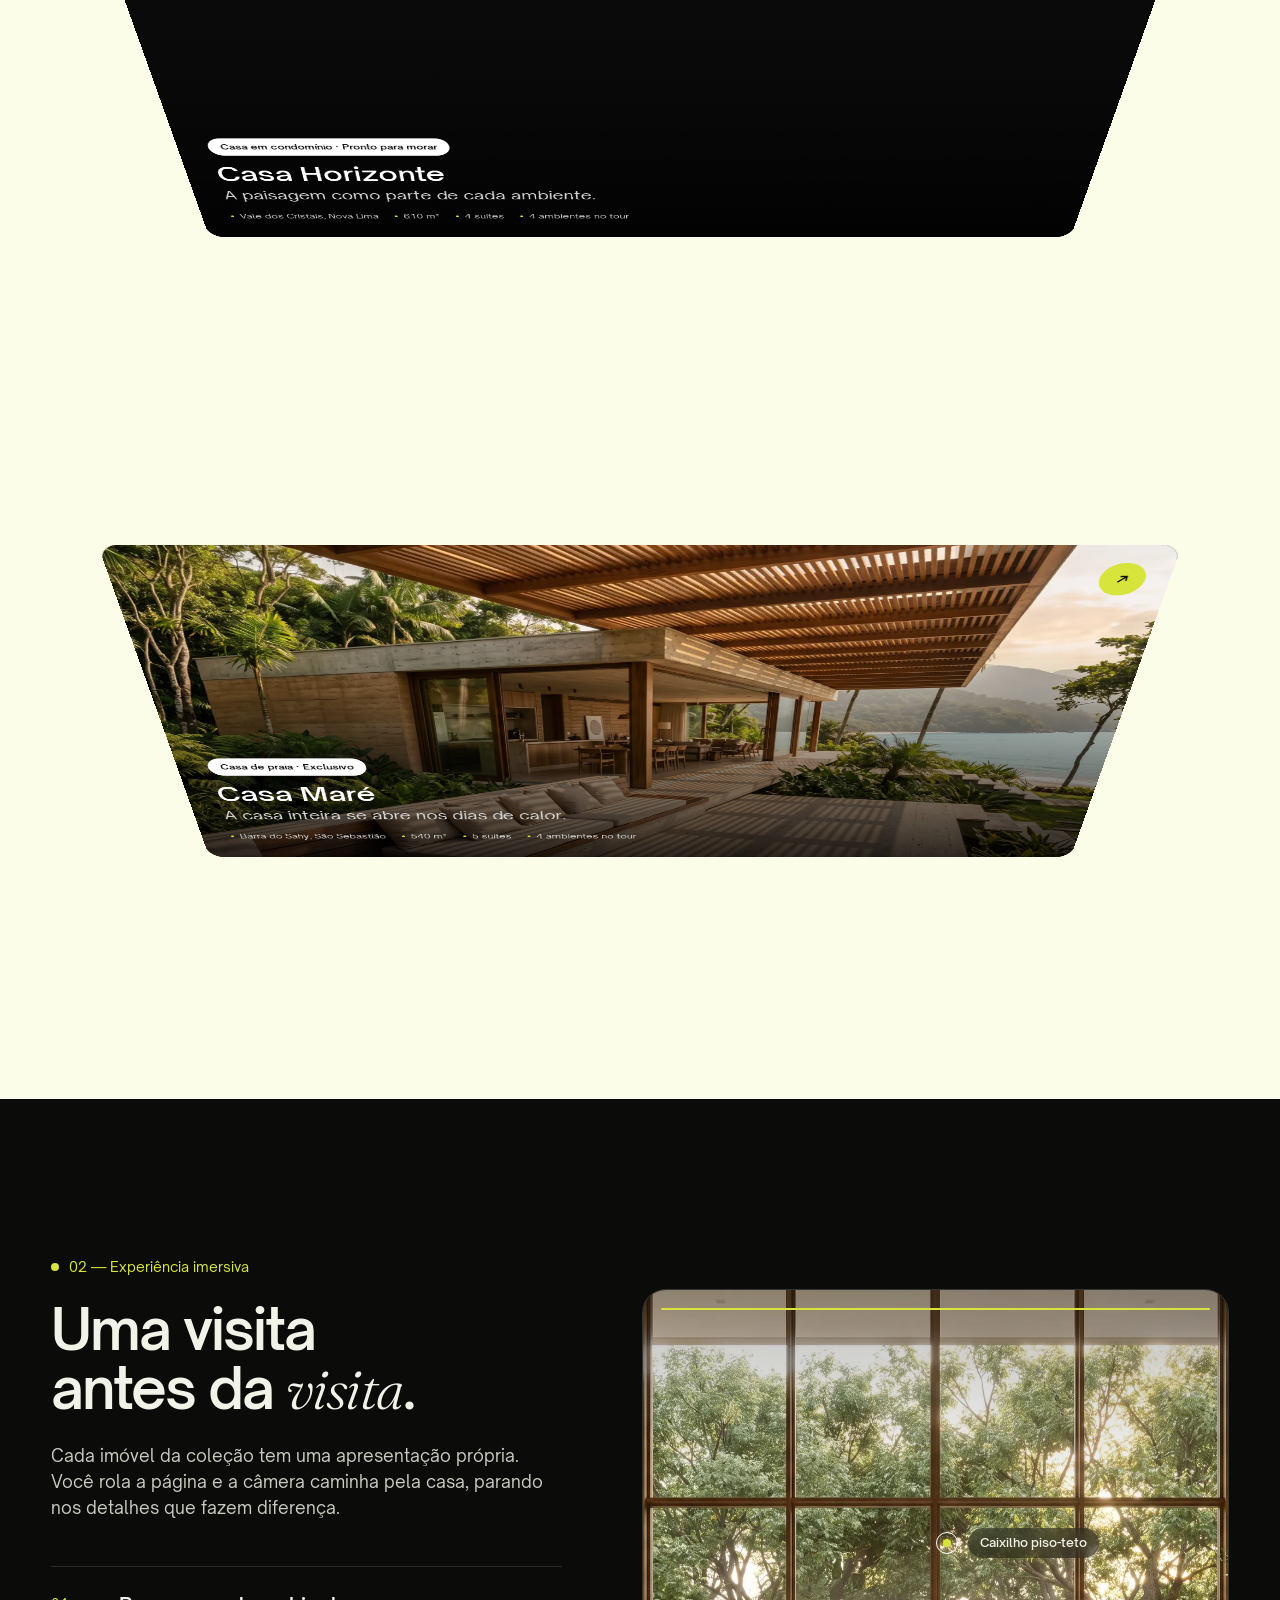
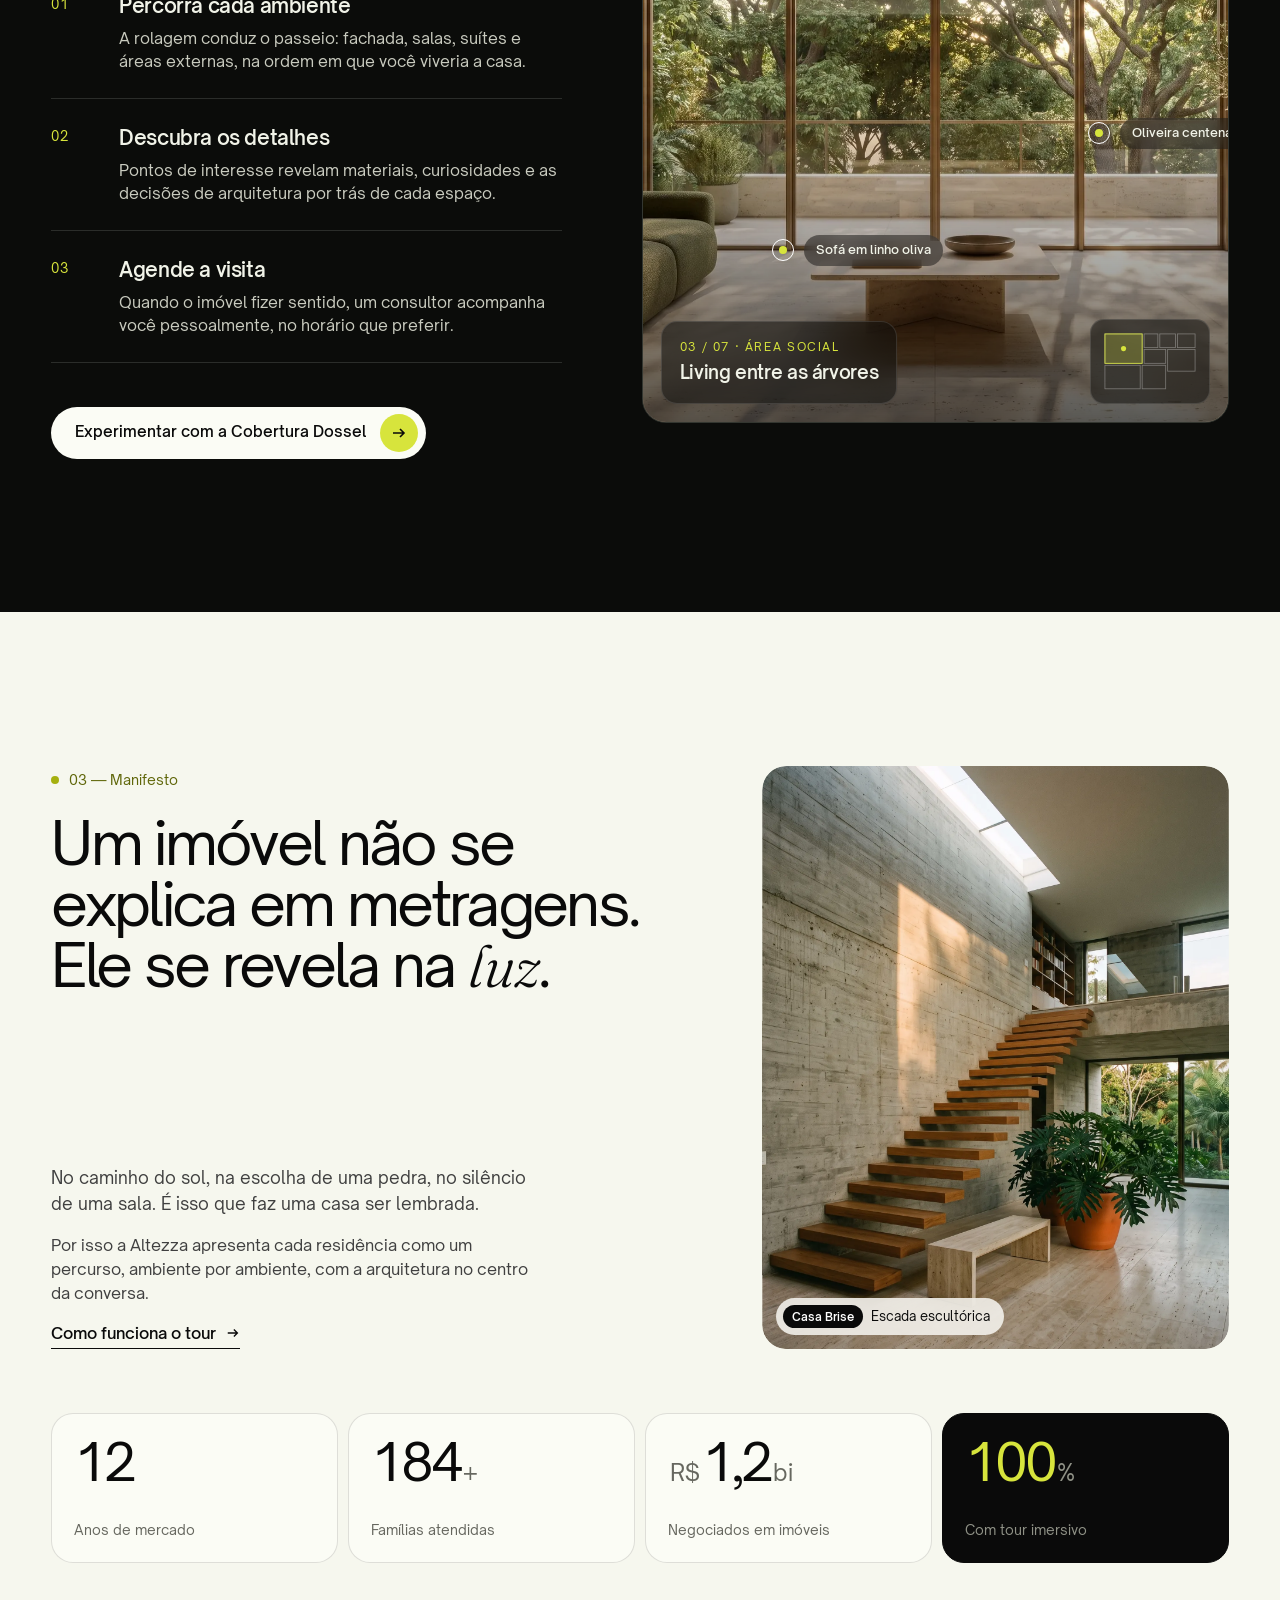
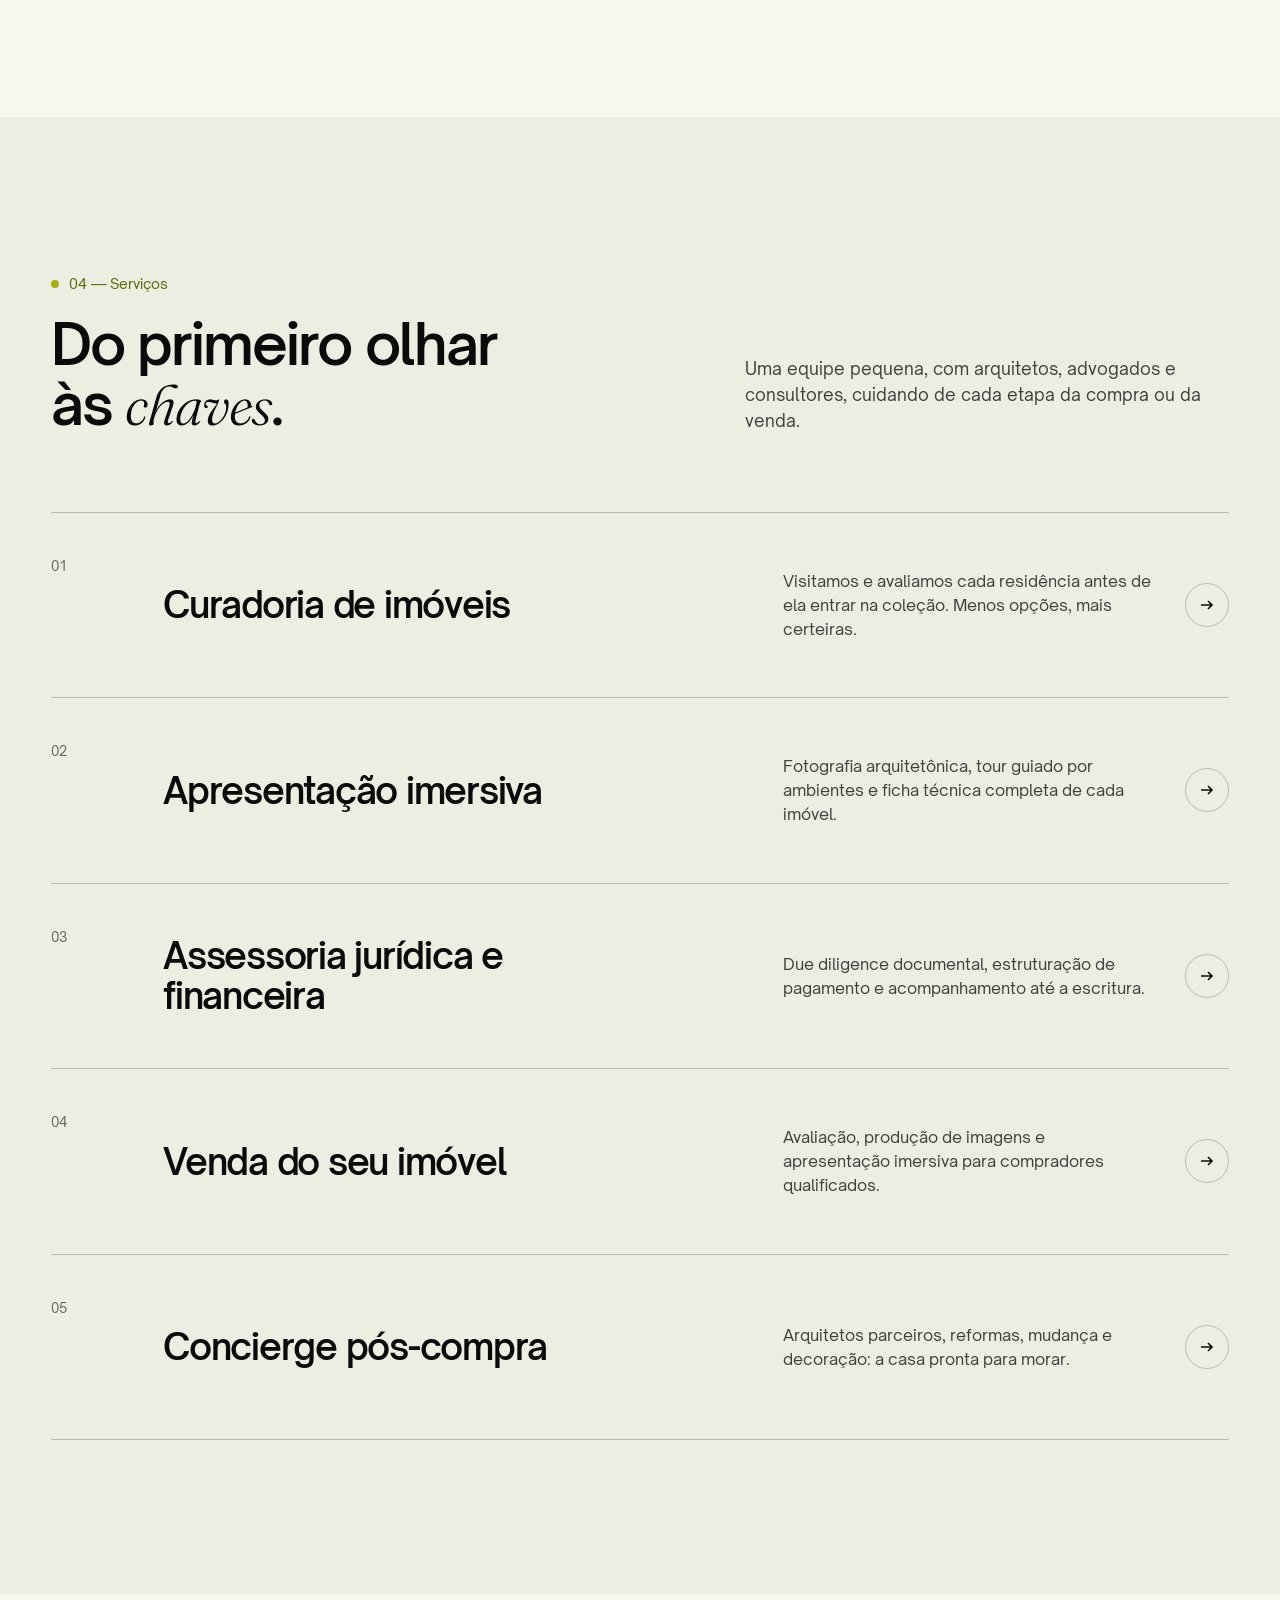
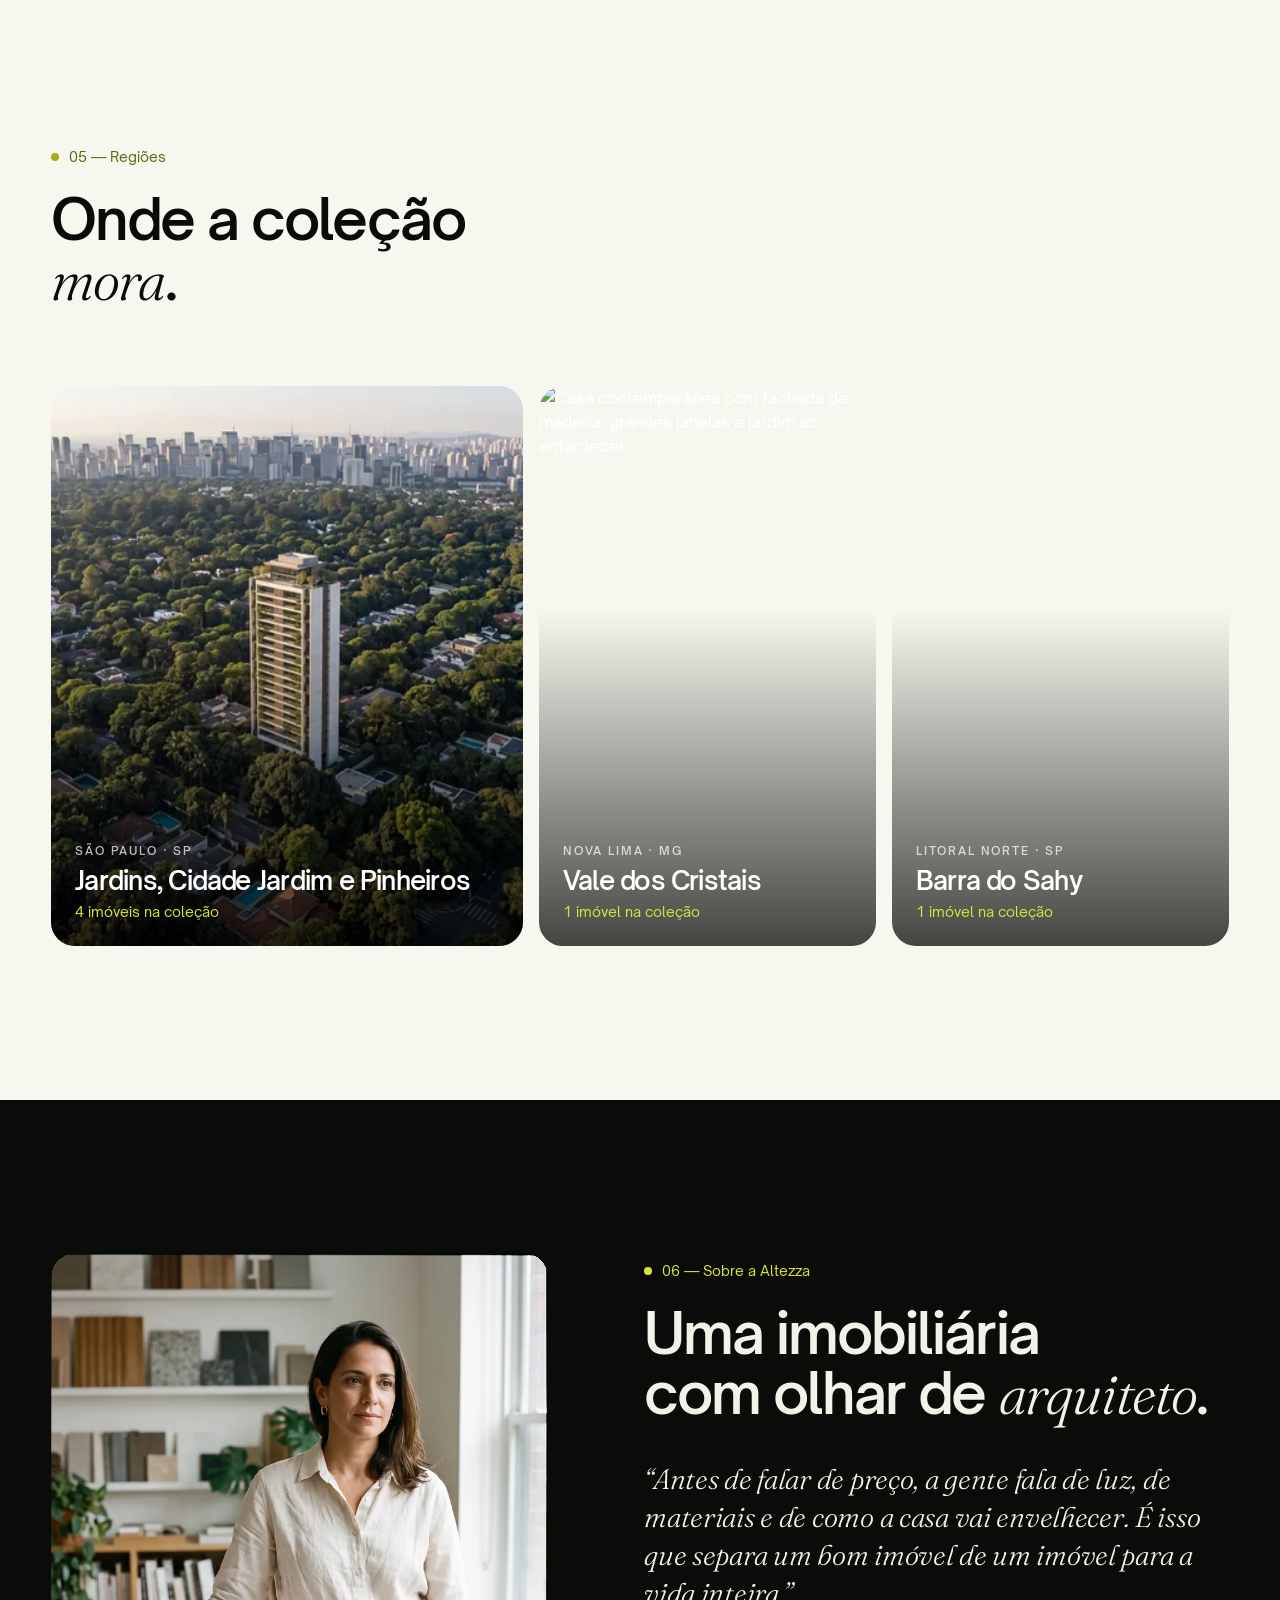
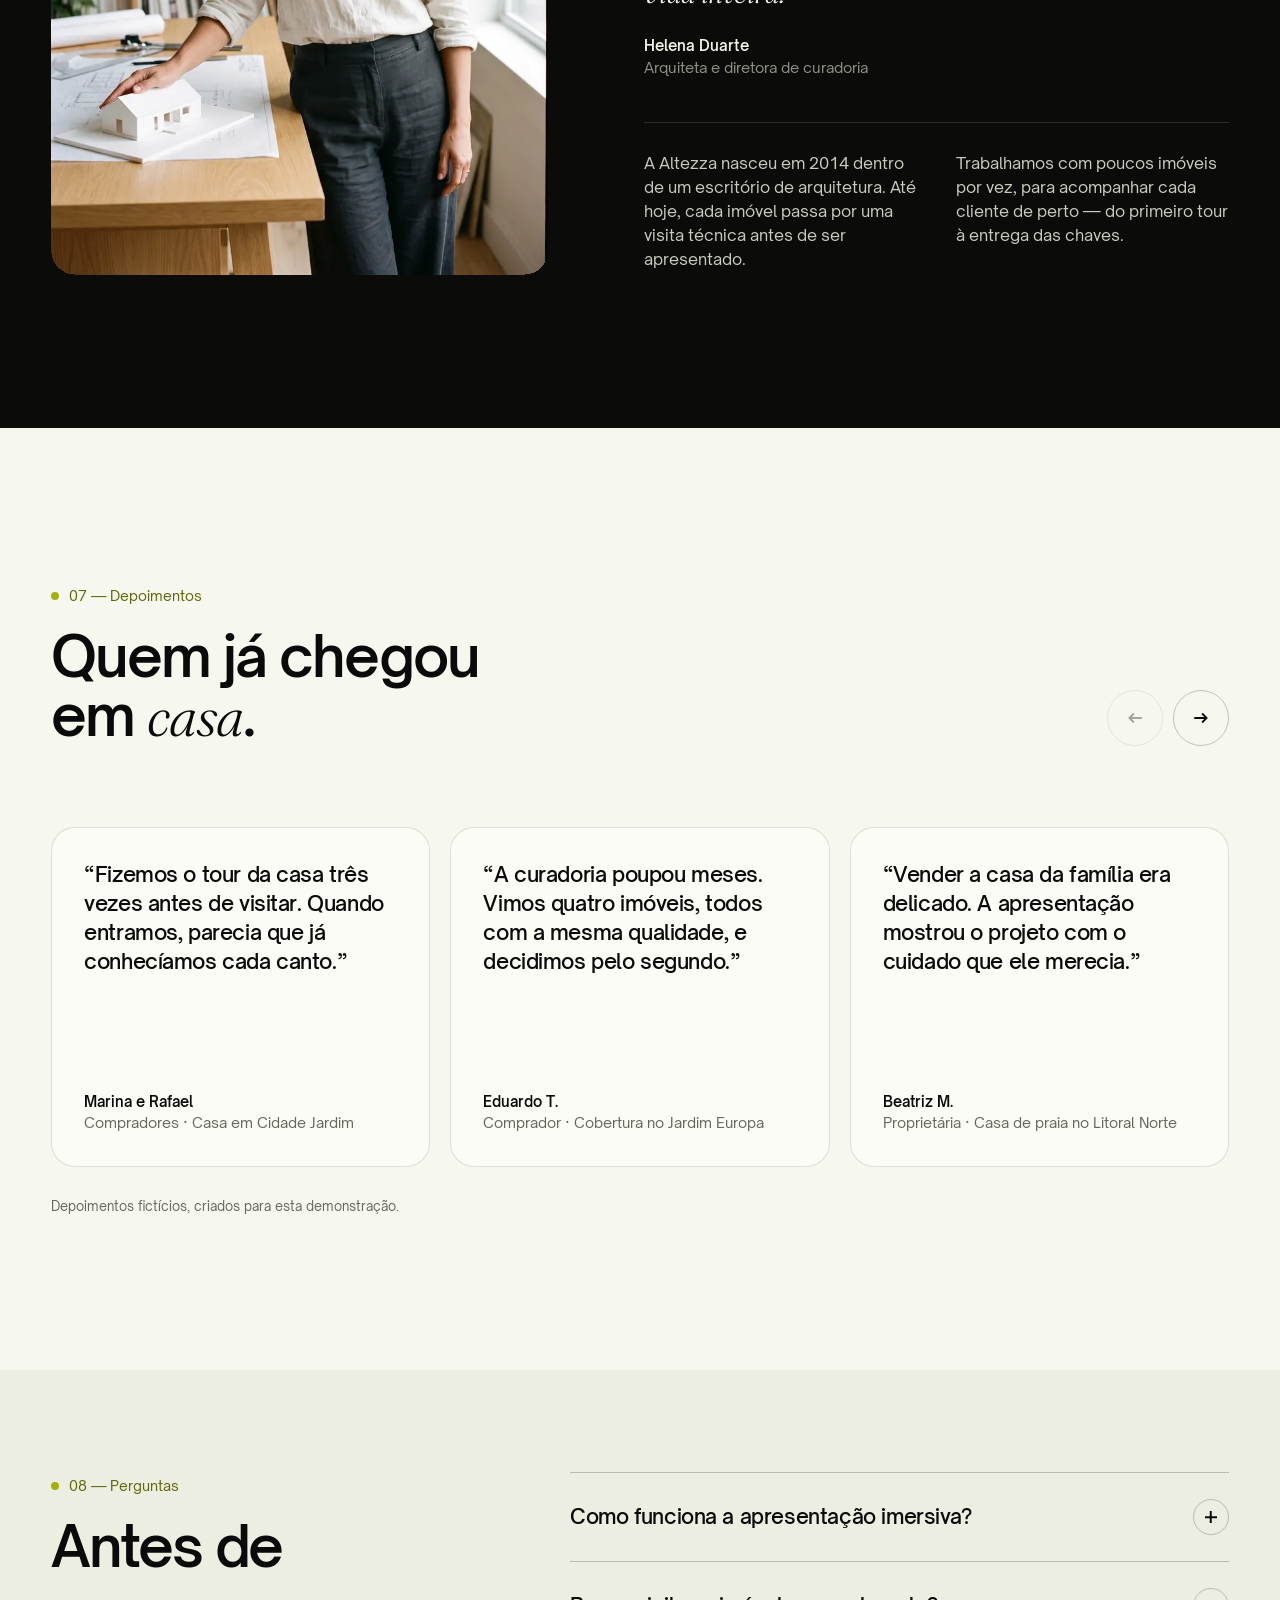
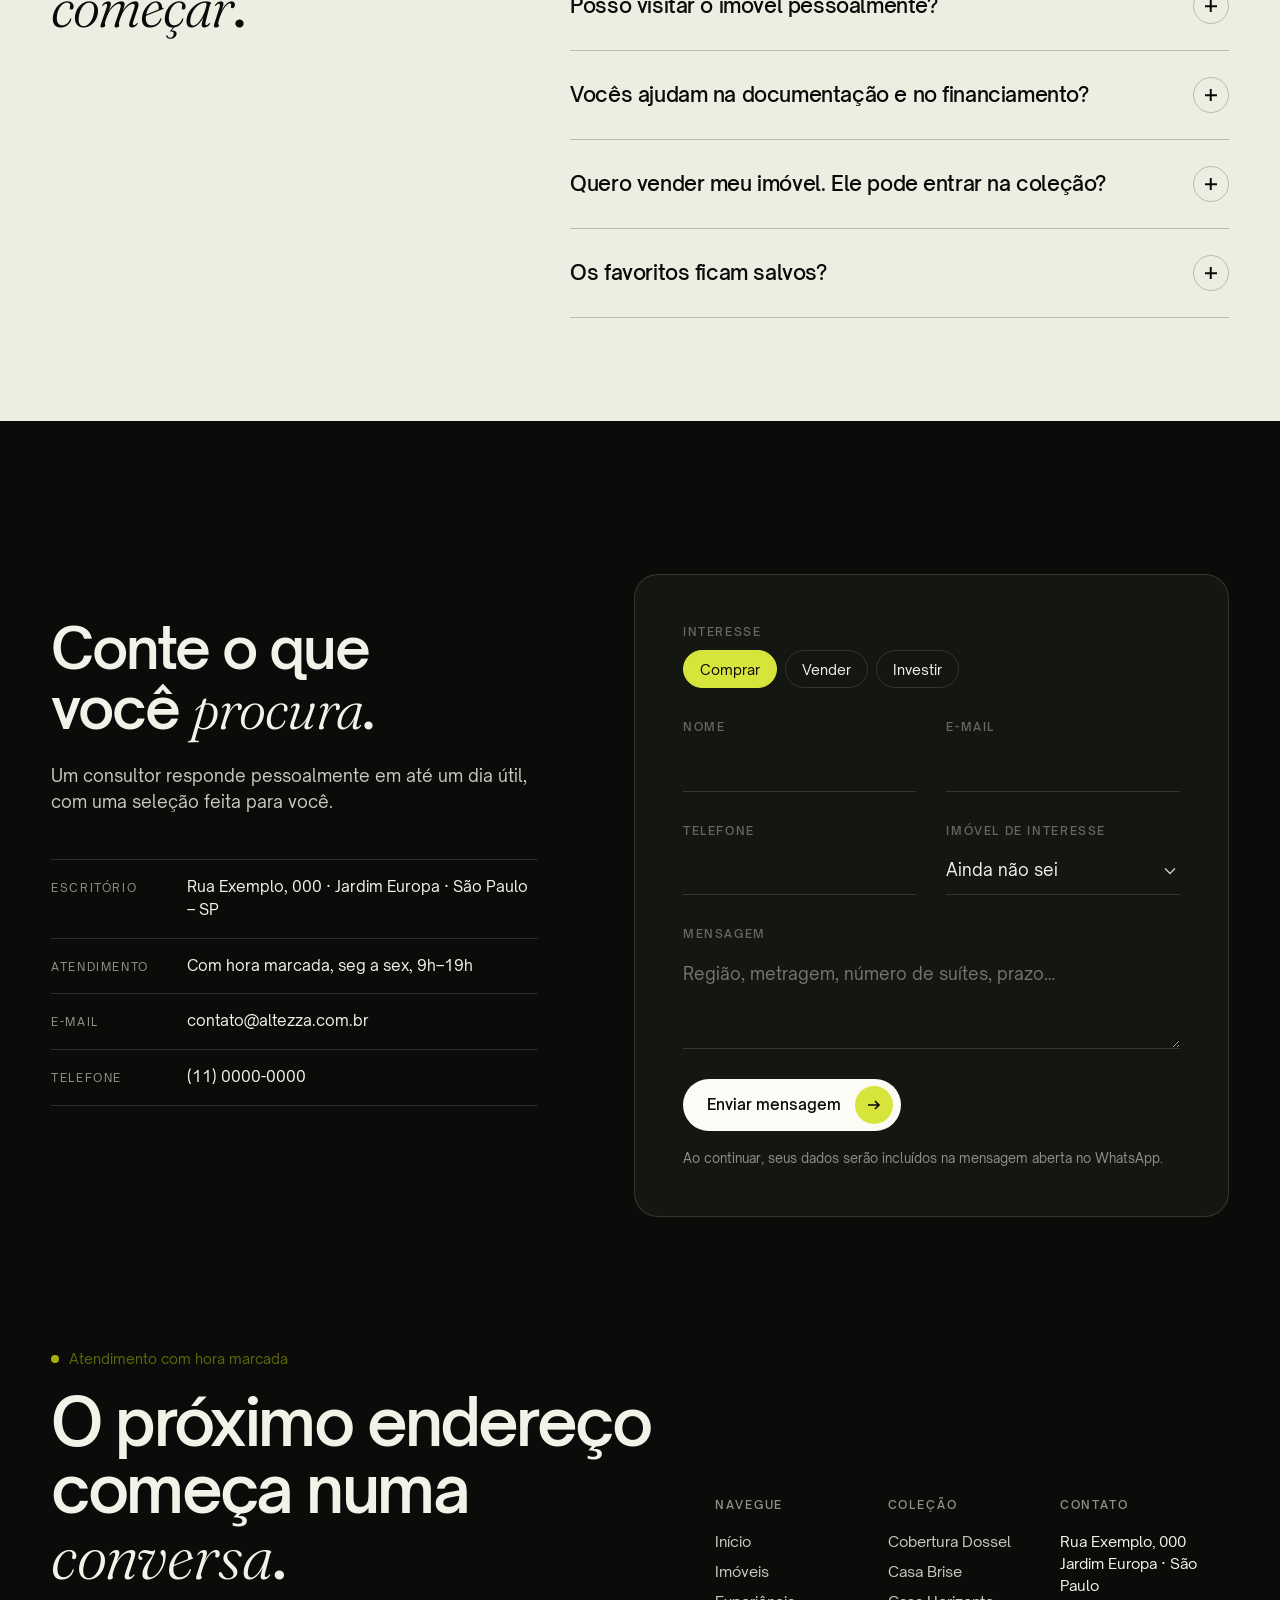
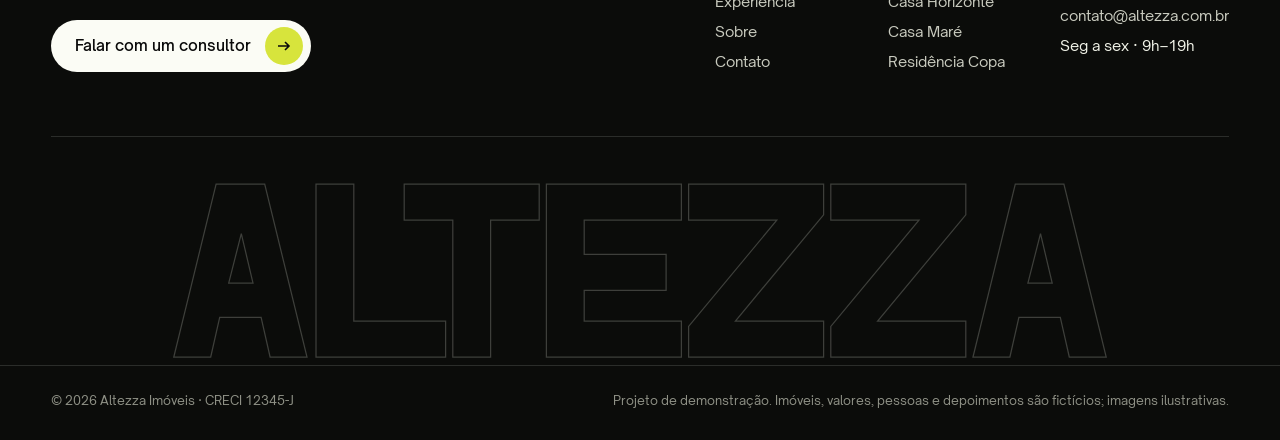
==== commit b89a14be: "Remove unused video assets and update CSS/JS file versions across HTML files; add .gitignore for loc" ====
--- a/index.html
+++ b/index.html
@@ -9,12 +9,12 @@
   <link rel="icon" type="image/svg+xml" href="assets/favicon.svg?v=2">
   <link rel="preload" href="assets/fonts/open-sauce-one-regular.woff2" as="font" type="font/woff2" crossorigin>
   <link rel="preload" href="assets/fonts/open-sauce-one-semibold.woff2" as="font" type="font/woff2" crossorigin>
-  <link rel="stylesheet" href="assets/css/base.css?v=20261110-22">
-  <link rel="stylesheet" href="assets/css/home.css?v=20261110-22">
+  <link rel="stylesheet" href="assets/css/base.css?v=20261117-3">
+  <link rel="stylesheet" href="assets/css/home.css?v=20261117-2">
   <script>document.documentElement.classList.add('js');try{if(sessionStorage.getItem('altezza:nav')&&!matchMedia('(prefers-reduced-motion: reduce)').matches){document.documentElement.classList.add('is-entering');window.azLoadingFallback=setTimeout(function(){document.documentElement.classList.remove('is-entering');document.documentElement.classList.add('is-entered')},4000)}}catch(e){}</script>
   <script>(function(){var nav=performance.getEntriesByType&&performance.getEntriesByType('navigation')[0];if(nav&&nav.type==='reload'){history.scrollRestoration='manual';window.addEventListener('pageshow',function(){window.scrollTo({top:0,left:0,behavior:'instant'})},{once:true})}})()</script>
-  <script src="assets/js/data.js?v=20261110-22" defer></script>
-  <script src="assets/js/common.js?v=20261110-22" defer></script>
+  <script src="assets/js/data.js?v=20261117-2" defer></script>
+  <script src="assets/js/common.js?v=20261117-1" defer></script>
   <script src="assets/js/home.js?v=20261110-22" defer></script>
 </head>
 <body data-page="home">
--- a/assets/css/base.css
+++ b/assets/css/base.css
@@ -263,7 +263,8 @@
 .pcard__media { position: relative; aspect-ratio: 4 / 5; border-radius: var(--r); overflow: hidden; background: var(--bg-2); isolation: isolate; }
 .pcard__media img { width: 100%; height: 100%; object-fit: cover; transition: transform 1.2s var(--ease); }
 .pcard__media::after { content: ''; position: absolute; inset: 0; background: linear-gradient(180deg, rgba(0,0,0,.32), transparent 30%, transparent 60%, rgba(0,0,0,.55)); pointer-events: none; }
-.pcard__top { position: absolute; z-index: 2; inset: 16px 16px auto; display: flex; justify-content: space-between; align-items: flex-start; gap: 8px; }
+.pcard__top { position: absolute; z-index: 2; inset: 16px 16px auto; display: flex; justify-content: space-between; align-items: flex-start; gap: 8px; pointer-events: none; }
+.pcard__top > .fav-btn { pointer-events: auto; }
 .pcard__play {
   position: absolute; z-index: 2; left: 16px; right: 16px; bottom: 16px; display: flex; align-items: center; justify-content: space-between;
   color: #fff; font-size: .85rem; font-weight: 500;
@@ -325,7 +326,7 @@
 @keyframes fade-up { from { opacity: 0; transform: translateY(24px); } to { opacity: 1; transform: none; } }
 
 /* ---------- Rodapé ---------- */
-.footer { background: var(--night); color: var(--on-night); padding-top: clamp(80px, 10vw, 140px); overflow: hidden; }
+.footer { background: var(--night); color: var(--on-night); padding-top: clamp(48px, 5vw, 72px); overflow: hidden; }
 .footer__top { display: grid; gap: 48px; grid-template-columns: 1fr; padding-bottom: 64px; border-bottom: 1px solid var(--line-night); }
 .footer__cta h2 { font-size: clamp(2.2rem, 5vw, 4.4rem); font-weight: 600; letter-spacing: -.04em; line-height: 1.04; margin-bottom: 30px; }
 .footer__cols { display: grid; grid-template-columns: repeat(2, 1fr); gap: 32px; font-size: .92rem; }
@@ -342,7 +343,7 @@
   .footer__cols { grid-template-columns: repeat(3, 1fr); }
 }
 @media (max-width: 699.98px) {
-  .footer { padding-top: 72px; }
+  .footer { padding-top: 48px; }
   .footer__top { gap: 40px; padding-bottom: 44px; }
   .footer__cta { min-width: 0; }
   .footer__cta h2 { font-size: clamp(2.15rem, 9vw, 3rem); }
--- a/assets/css/home.css
+++ b/assets/css/home.css
@@ -45,8 +45,23 @@
 .round-btn--light { border-color: rgba(255,255,255,.3); color: #fff; }
 .round-btn--light:hover { background: #fff; color: var(--ink); }
 .round-btn[data-show-step="-1"] svg { transform: scaleX(-1); }
-.show__pause { font-size: .8rem; color: rgba(255,255,255,.7); text-decoration: underline; text-underline-offset: 4px; }
-.show__pause:hover { color: #fff; }
+.show__pause {
+  display: inline-flex; flex-direction: row-reverse; align-items: center; gap: 9px; min-height: 40px; padding: 0 9px 0 14px;
+  border: 1px solid rgba(255,255,255,.22); border-radius: 999px;
+  background: rgba(15,15,13,.48); color: rgba(255,255,255,.9); font-size: .8rem;
+  backdrop-filter: blur(10px); -webkit-backdrop-filter: blur(10px);
+  transition: border-color .25s ease, background-color .25s ease, color .25s ease;
+}
+.show__pause::before {
+  content: ''; display: block; width: 20px; height: 20px; flex: none; border-radius: 50%;
+  background-color: var(--accent); background-image: linear-gradient(var(--ink),var(--ink)),linear-gradient(var(--ink),var(--ink));
+  background-repeat: no-repeat; background-size: 2px 8px,2px 8px; background-position: 7px center,11px center;
+}
+.show__pause[aria-pressed="true"]::before {
+  background-image: none; clip-path: polygon(38% 25%, 72% 50%, 38% 75%);
+}
+.show__pause:hover { border-color: rgba(255,255,255,.48); background-color: rgba(15,15,13,.68); color: #fff; }
+.show__pause:focus-visible { outline: 2px solid var(--accent); outline-offset: 3px; }
 
 /* Carrossel em loop: --k cartões inteiros visíveis, o resto fica fora da faixa. */
 .show__thumbs { --k: 5; --gap: 8px; display: flex; gap: var(--gap); overflow: hidden; }
@@ -470,7 +485,7 @@
 @media (max-width: 699.98px) { .quote { flex-basis: 100%; scroll-snap-stop: always; } }
 
 /* ---------- Perguntas ---------- */
-.faq { background: var(--bg-2); }
+.faq { background: var(--bg-2); padding-block: clamp(72px, 8vw, 112px); }
 .faq__grid { display: grid; gap: 48px; }
 .faq__list { border-top: 1px solid var(--line-2); }
 .faq details { border-bottom: 1px solid var(--line-2); }
@@ -488,9 +503,10 @@
 @media (prefers-reduced-motion: reduce) {
   .faq summary span, .faq summary span::after, .faq__answer { transition-duration: .01ms; }
 }
-@media (min-width: 1024px) { .faq__grid { grid-template-columns: .8fr 1.2fr; gap: 80px; } .faq__grid > header { align-self: center; } }
+@media (min-width: 1024px) { .faq__grid { grid-template-columns: .8fr 1.2fr; gap: 80px; } .faq__grid > header { align-self: start; } }
 
 /* ---------- Contato ---------- */
+.contact { padding-bottom: clamp(48px, 5vw, 72px); }
 .contact__grid { display: grid; gap: 64px; }
 .contact__copy .lead { margin-top: 24px; }
 .contact__info { margin-top: 44px; border-top: 1px solid var(--line-night); }
@@ -505,7 +521,7 @@
 @media (min-width: 700px) { .contact__row { grid-template-columns: 1fr 1fr; } }
 @media (min-width: 1024px) { .contact__grid { grid-template-columns: .9fr 1.1fr; gap: 96px; } }
 @media (max-width: 699.98px) {
-  .contact { padding-block: 72px; }
+  .contact { padding-block: 72px 48px; }
   .contact__grid { gap: 36px; }
   .contact__grid > *, .contact__row, .contact__form .field { min-width: 0; }
   .contact__copy .h2 { max-width: 10ch; font-size: clamp(2.3rem, 10vw, 3.2rem); line-height: 1.05; letter-spacing: -.035em; }
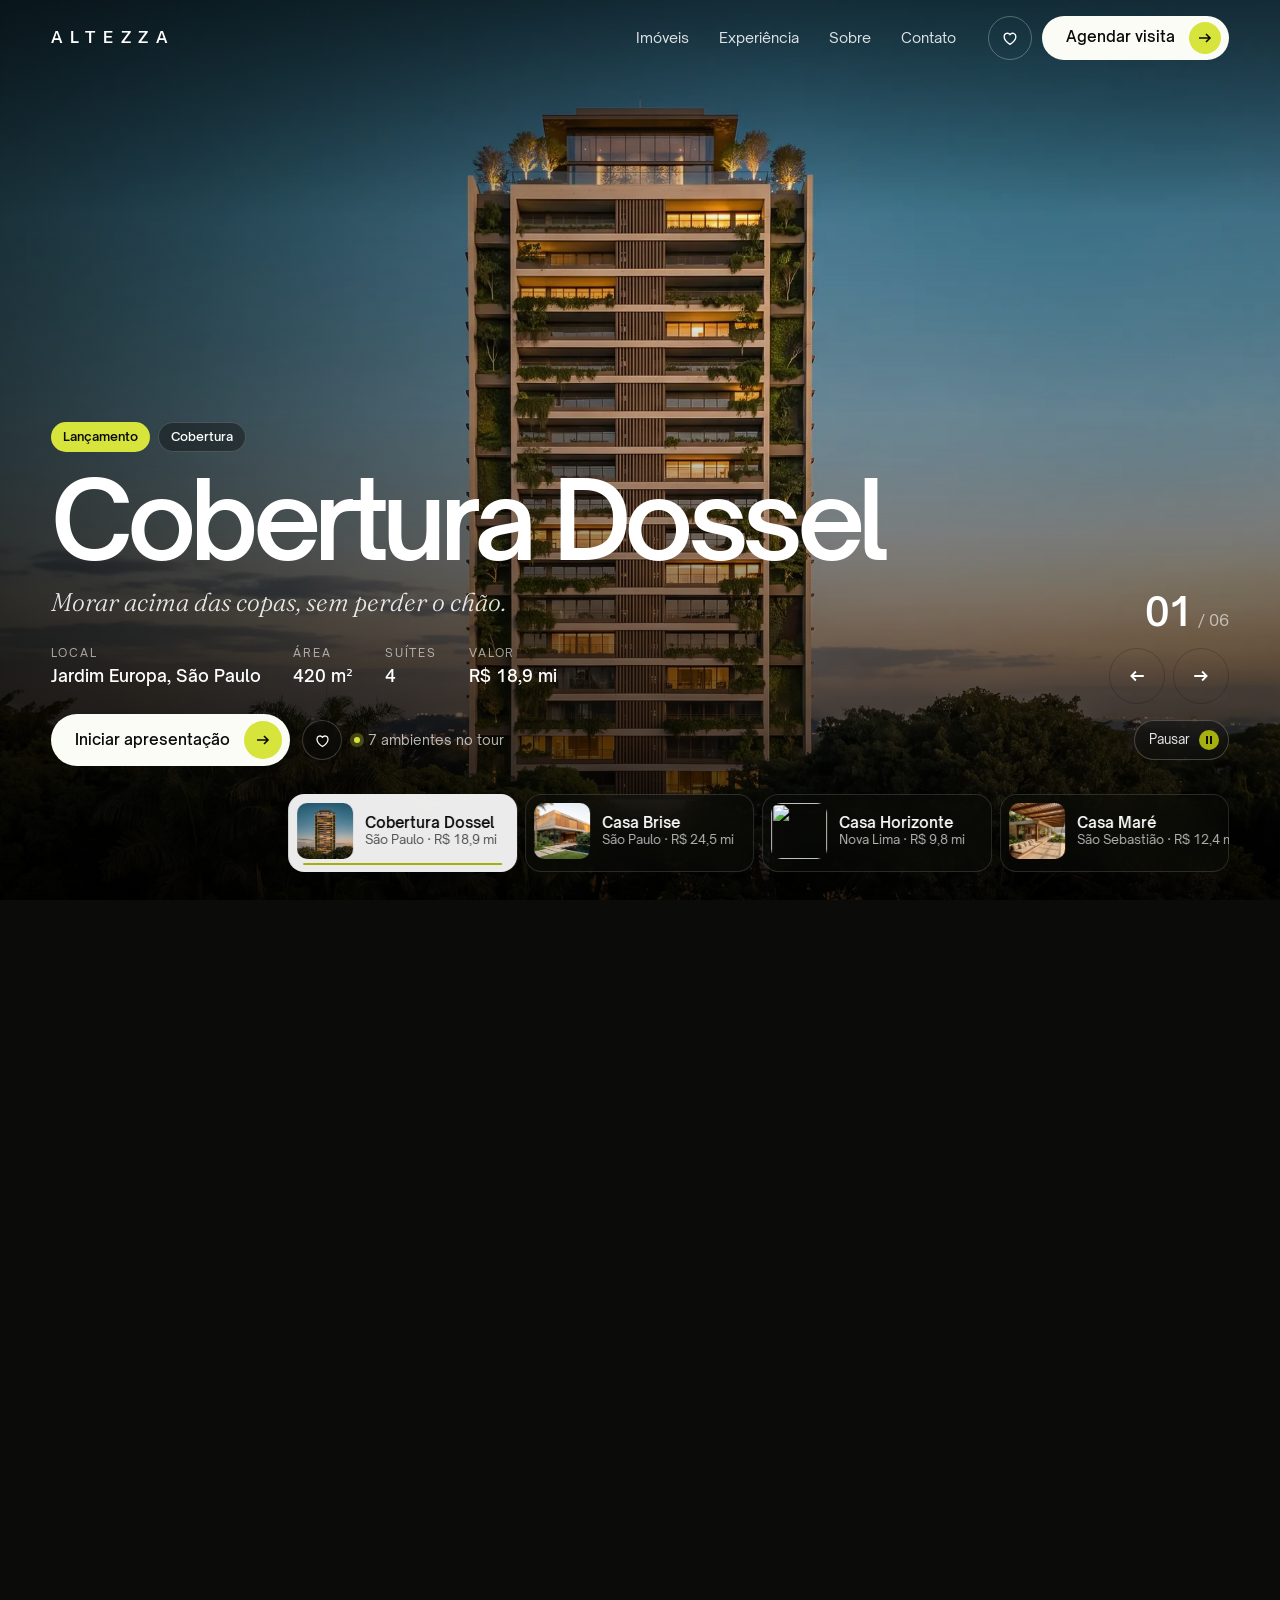
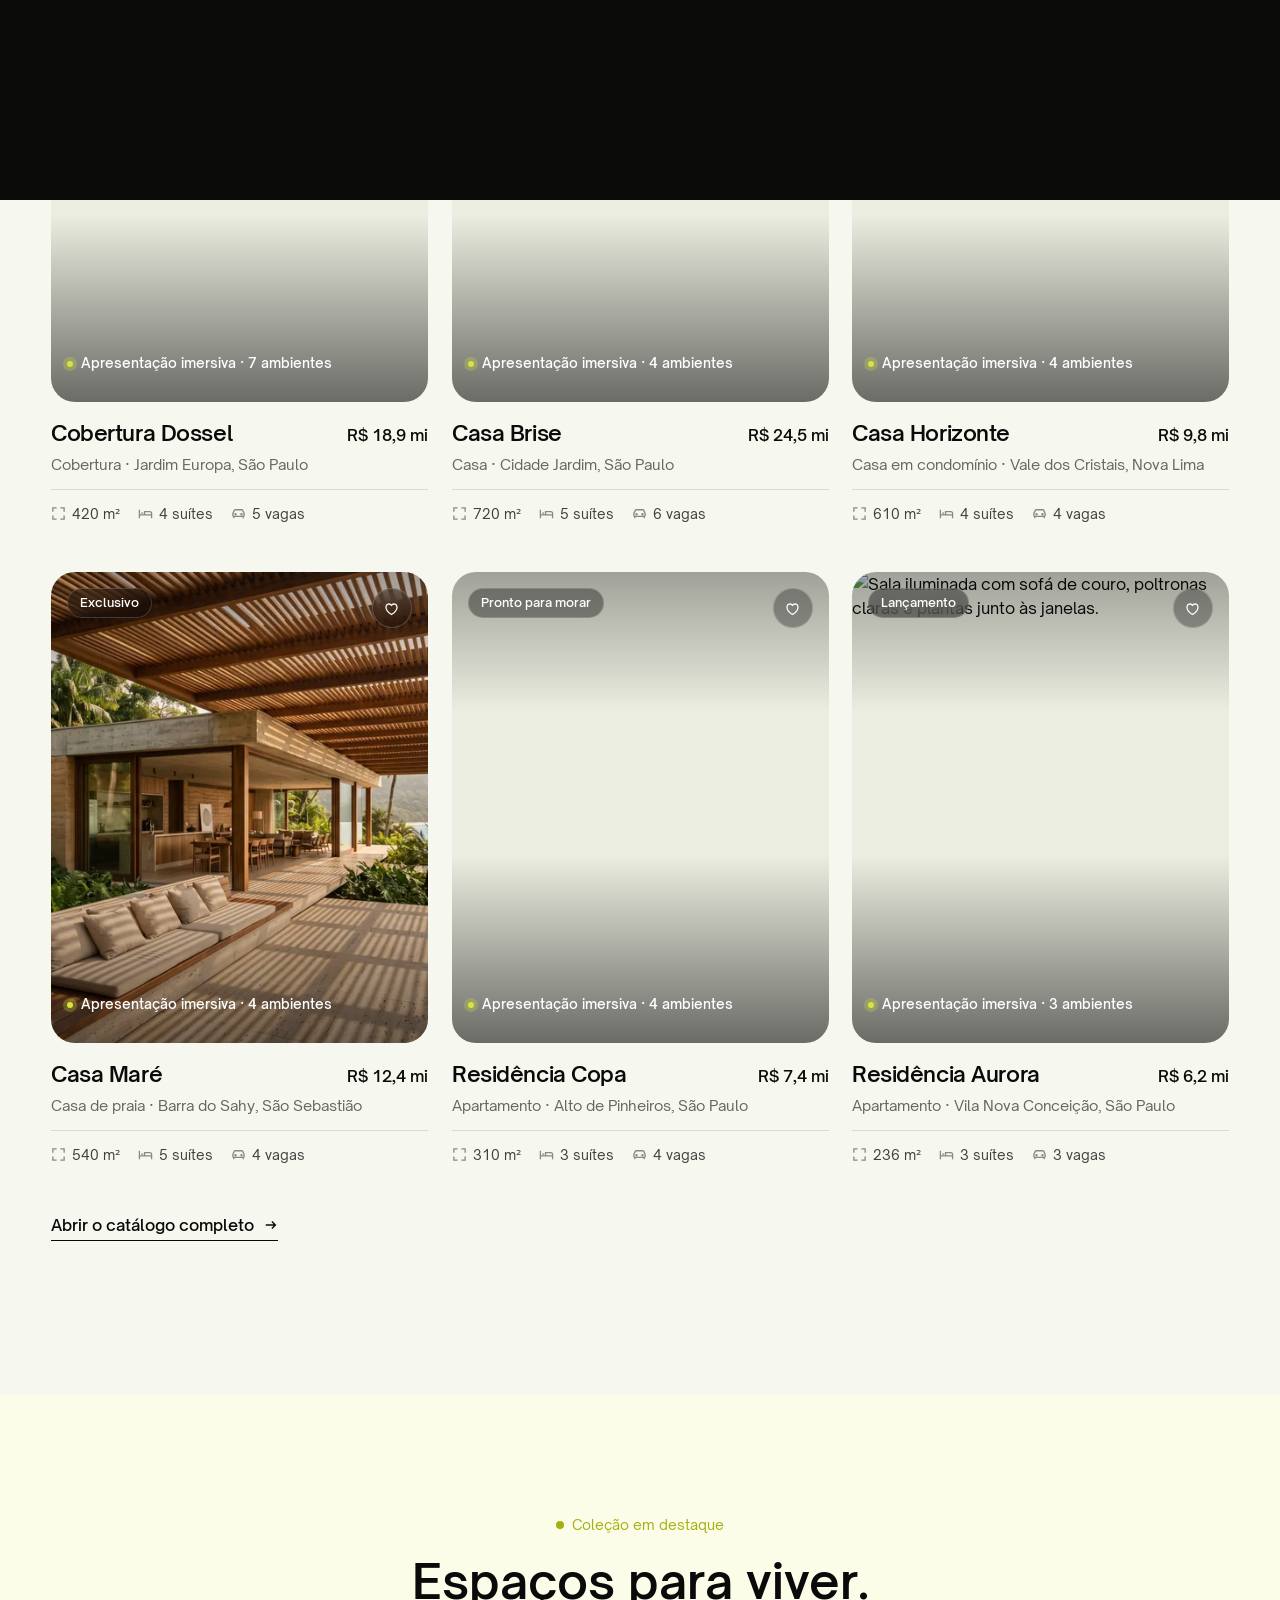
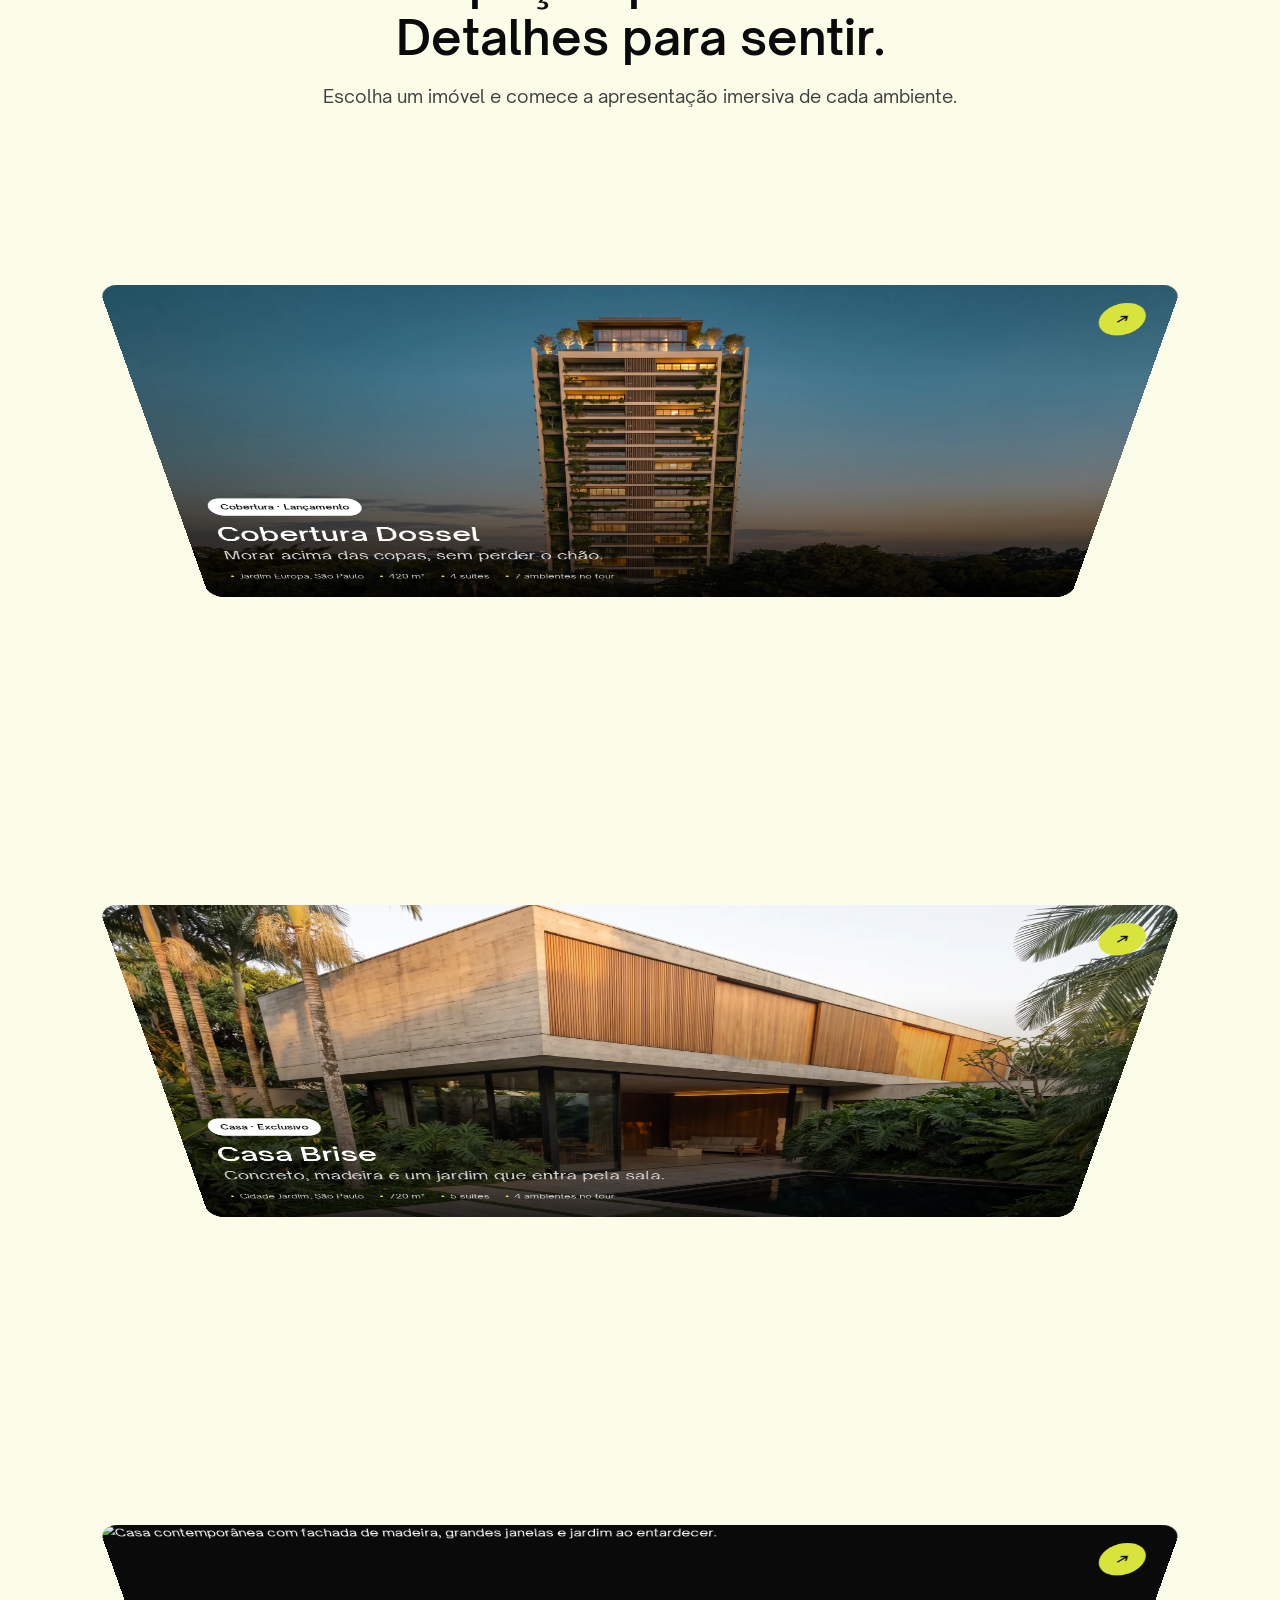
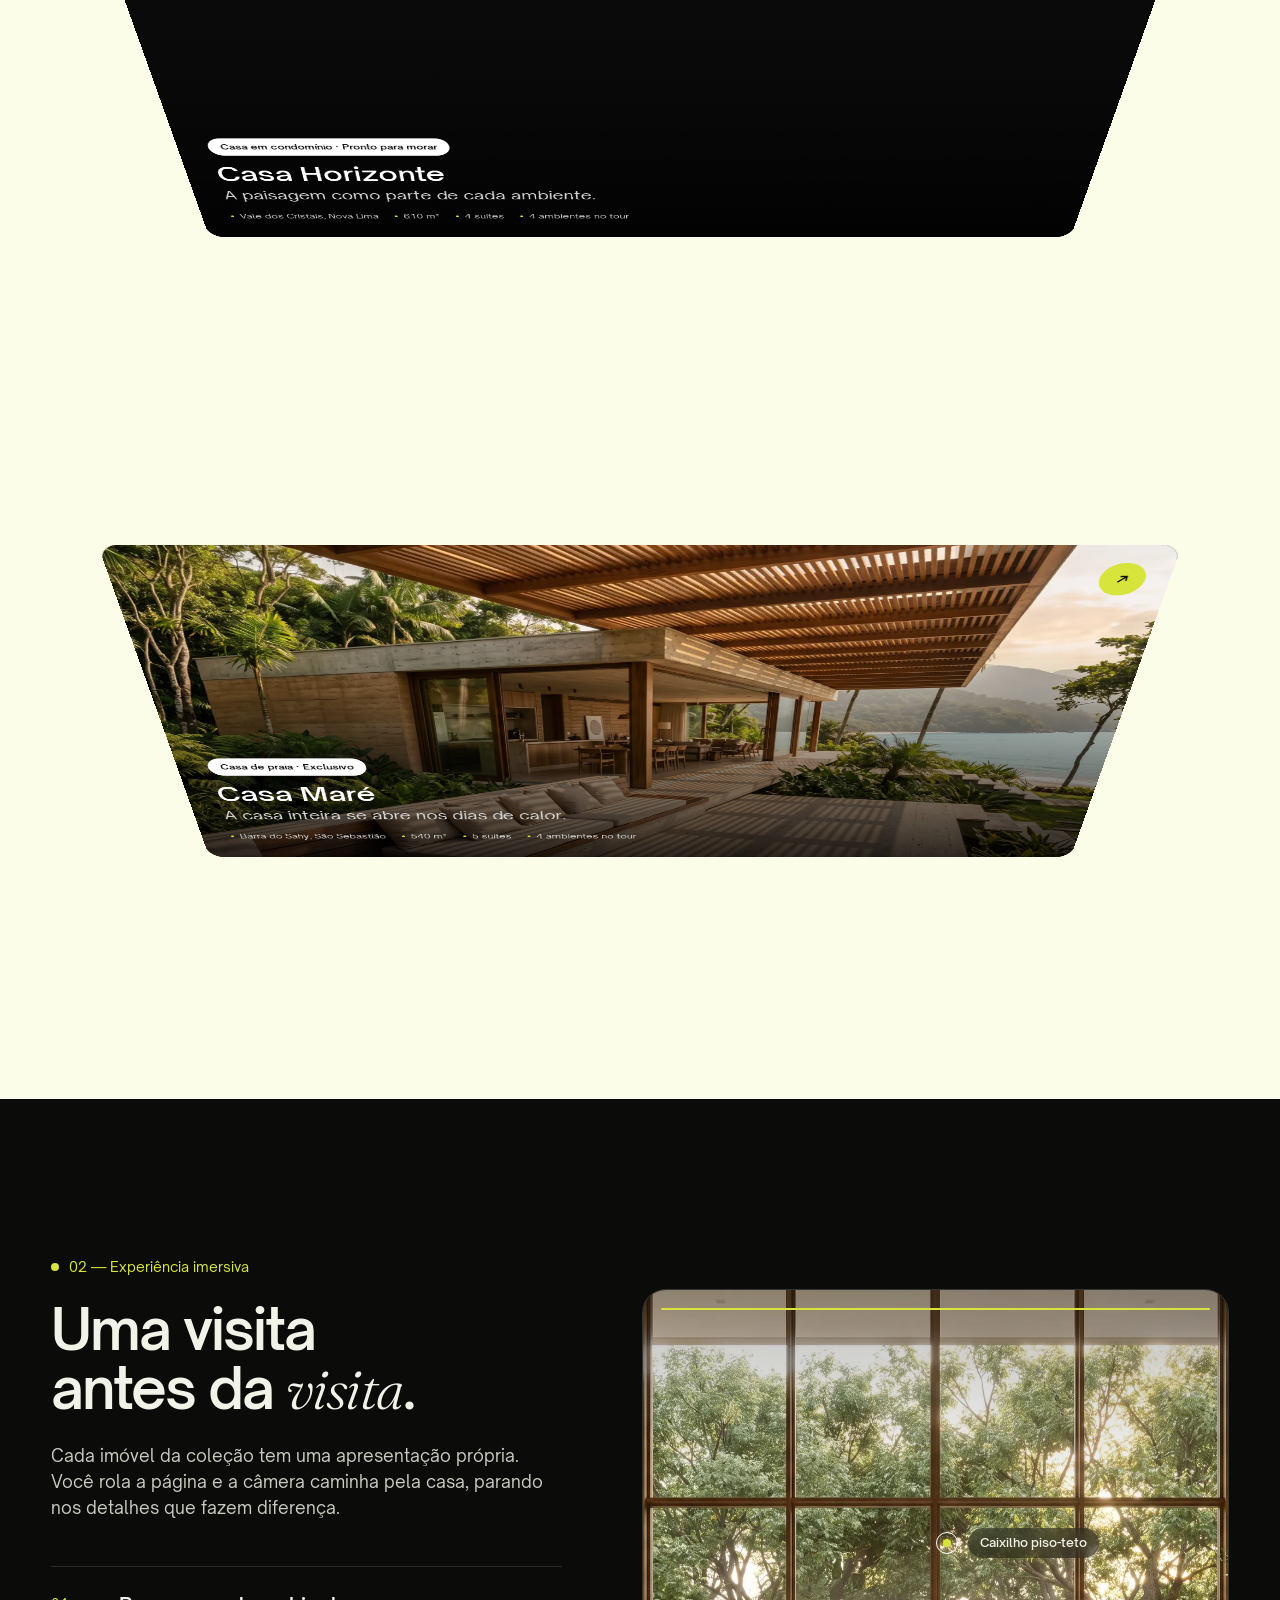
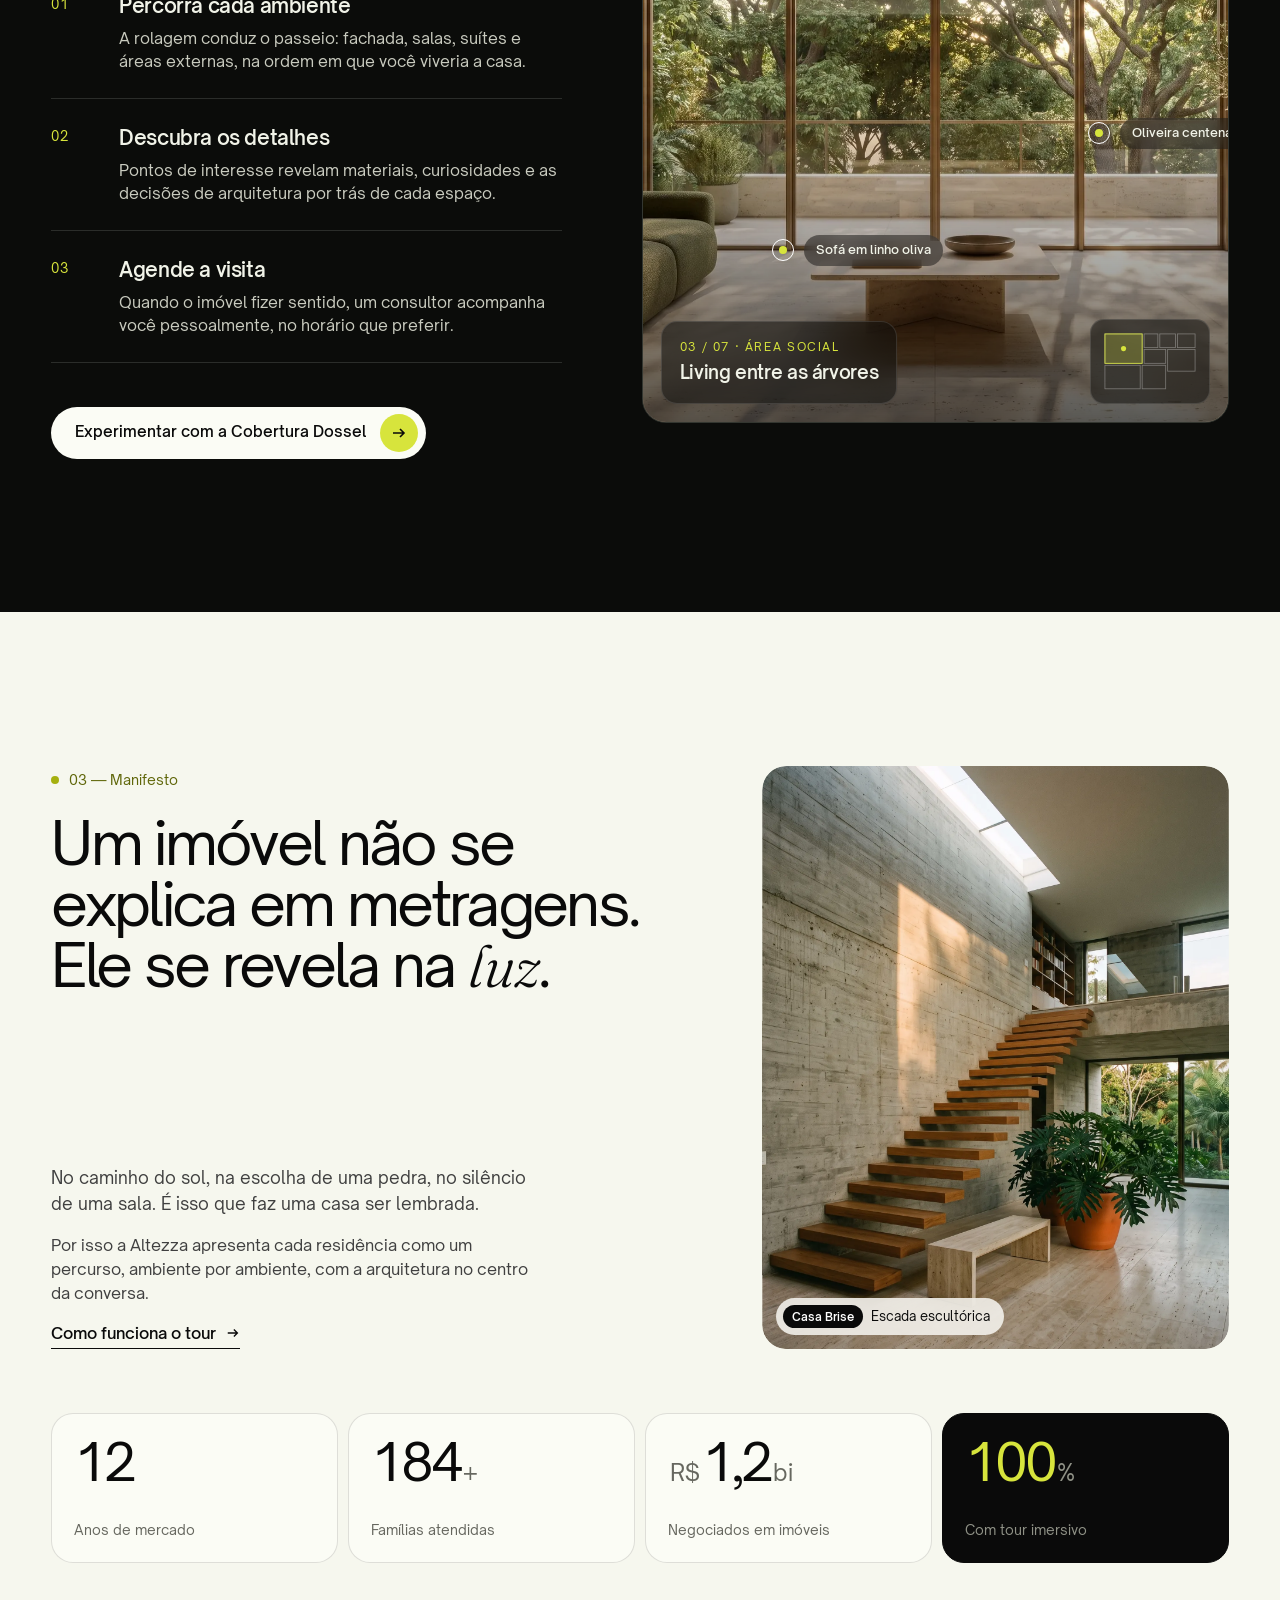
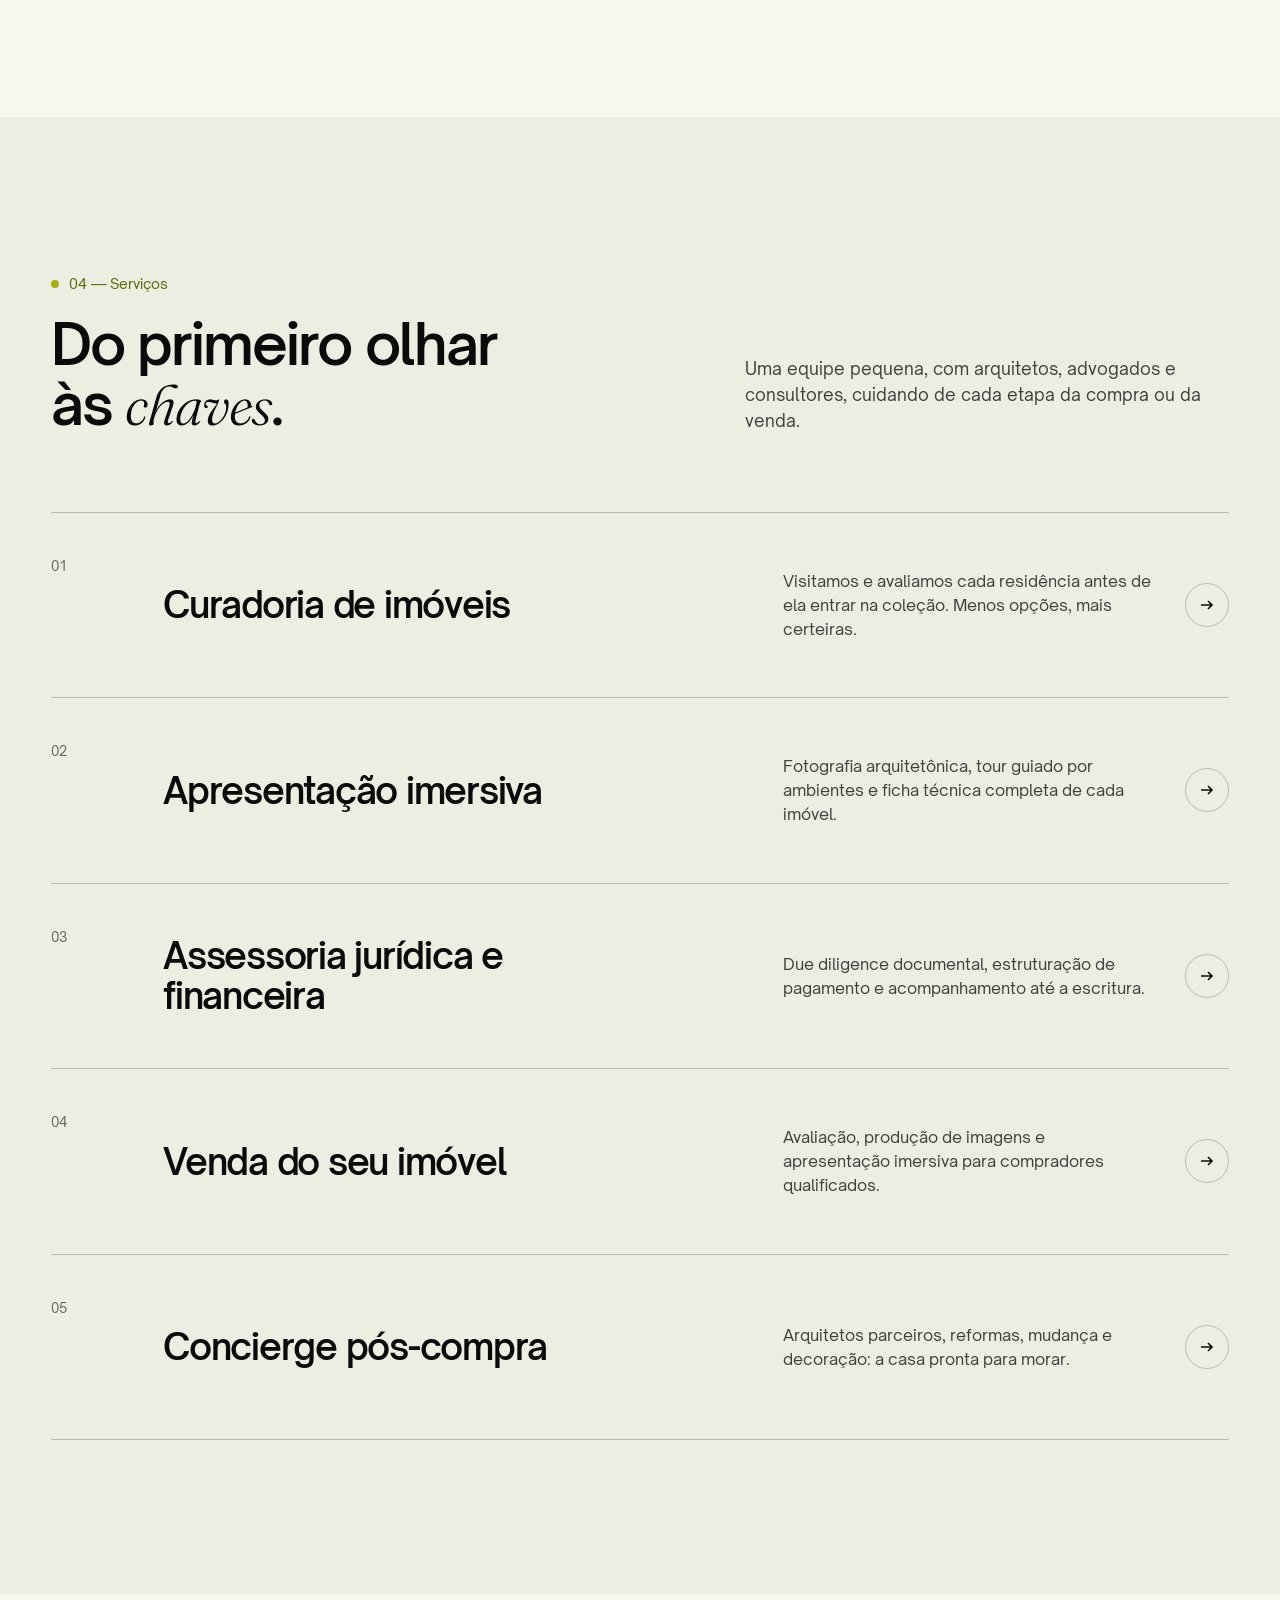
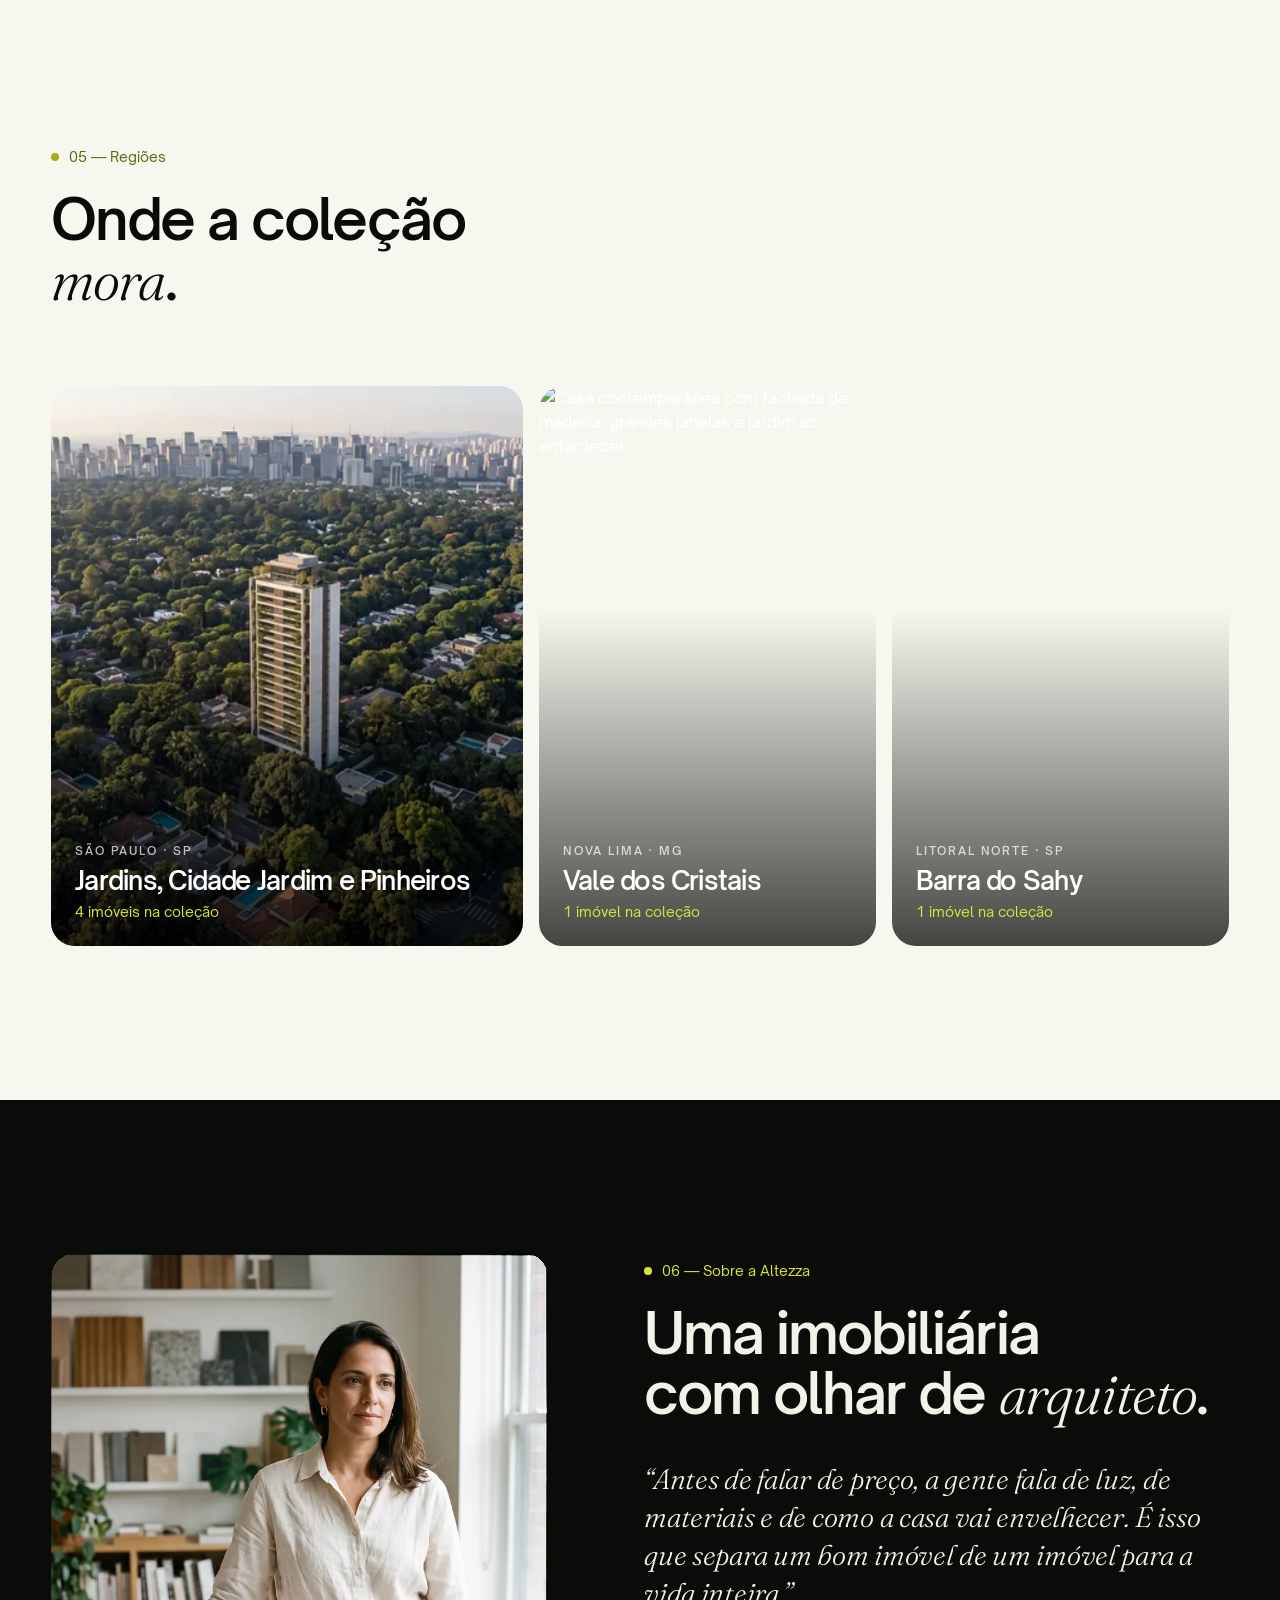
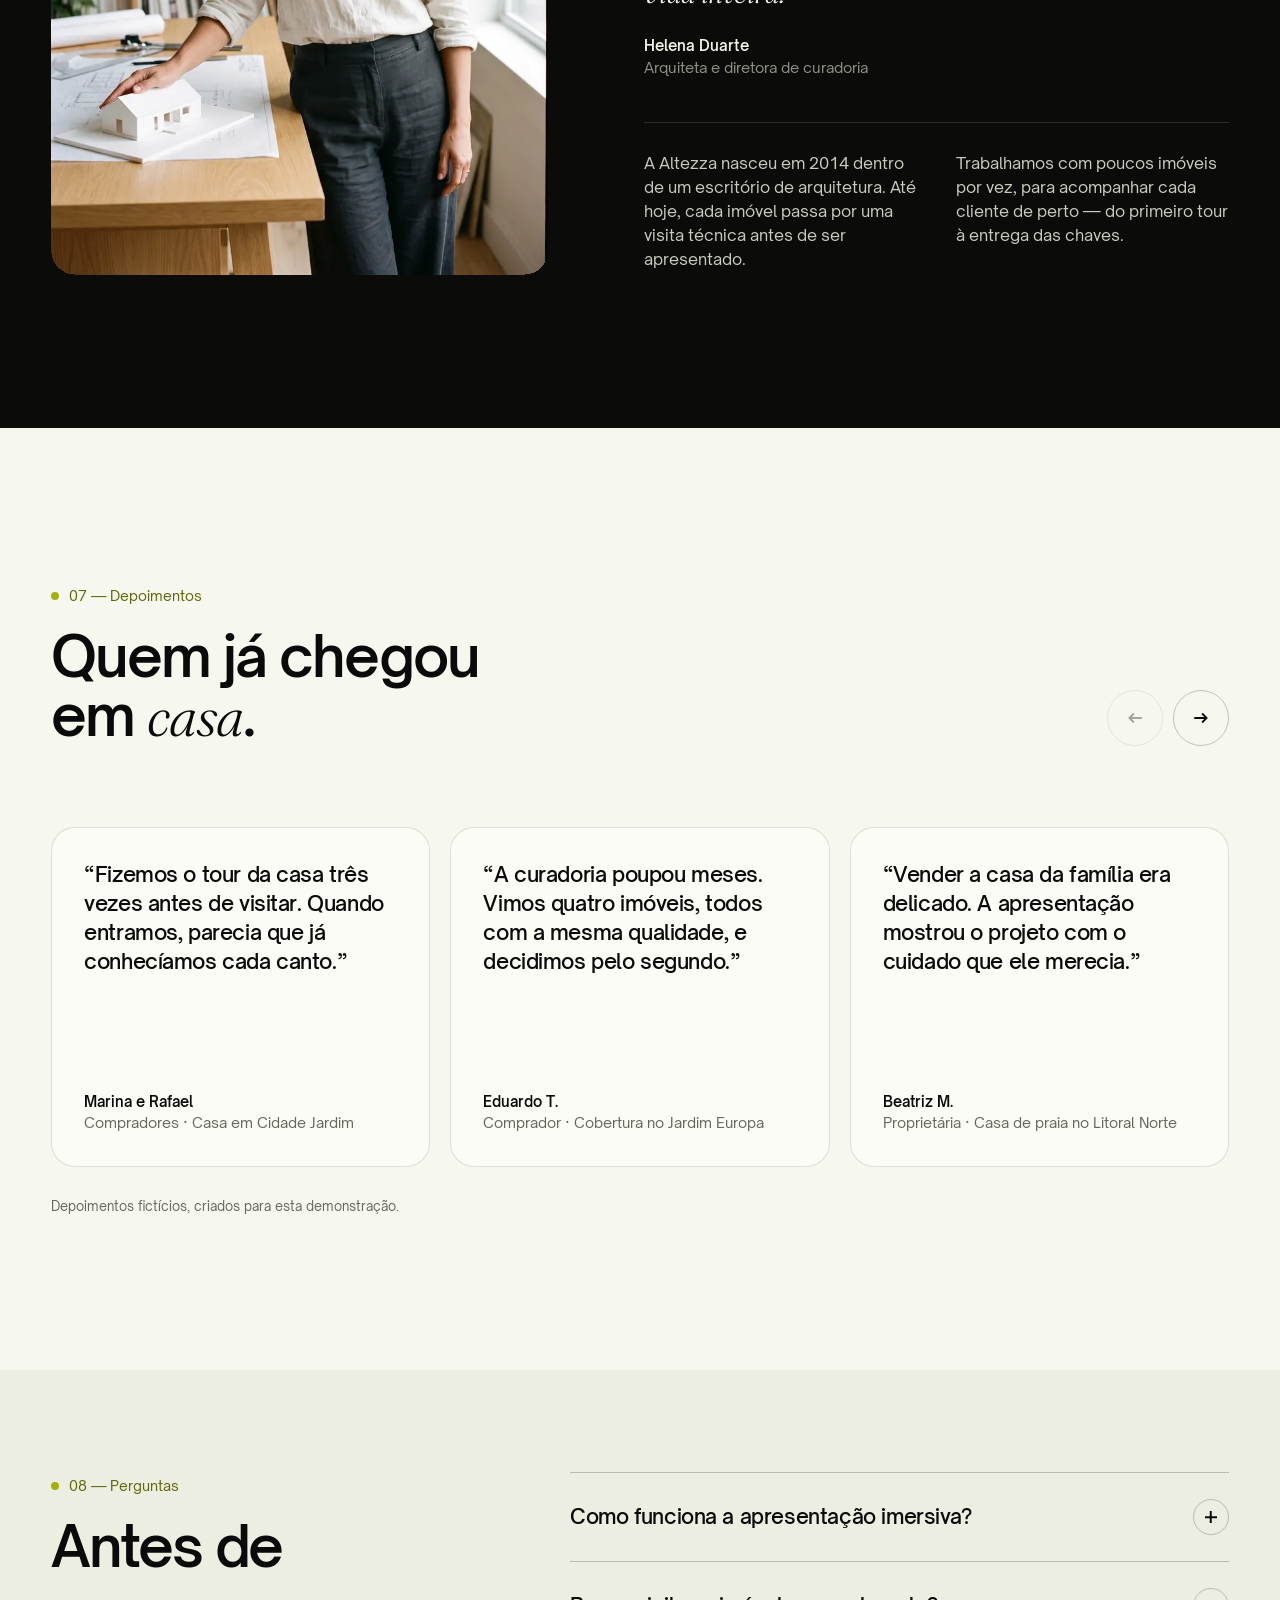
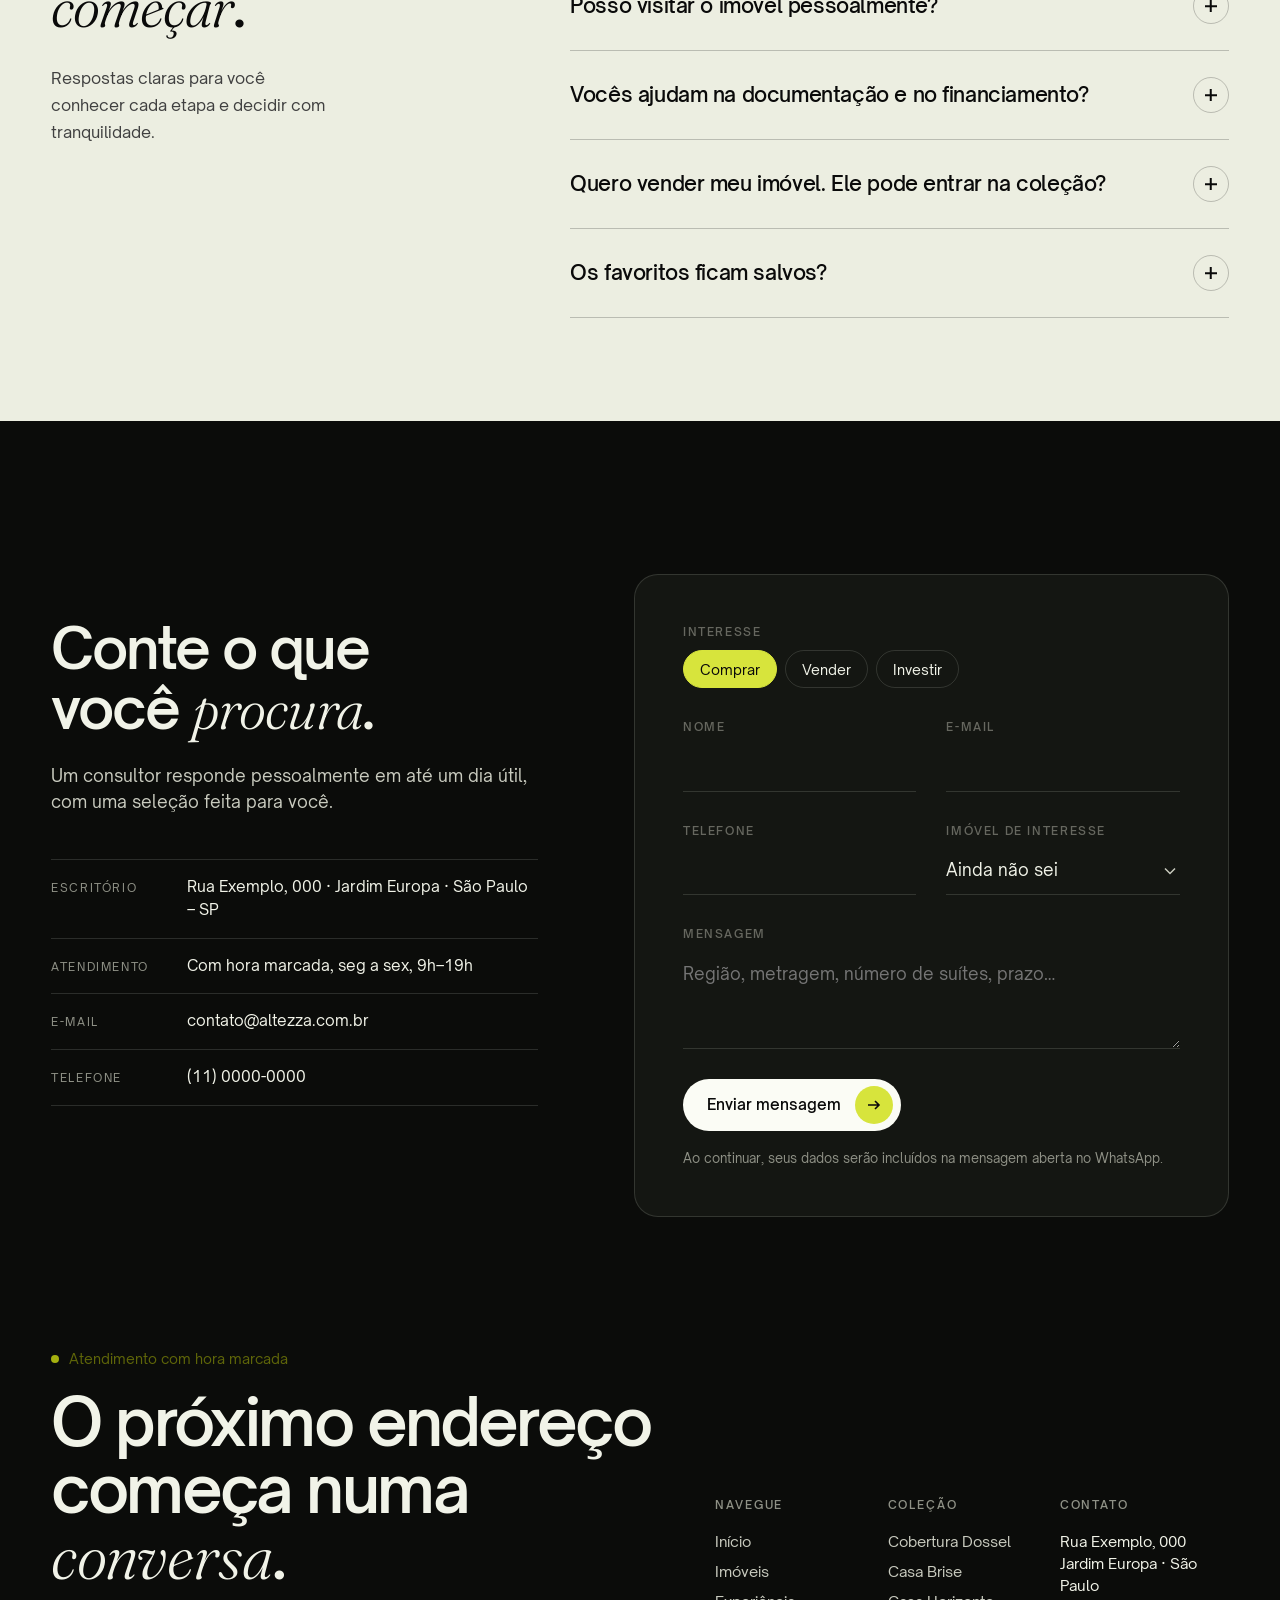
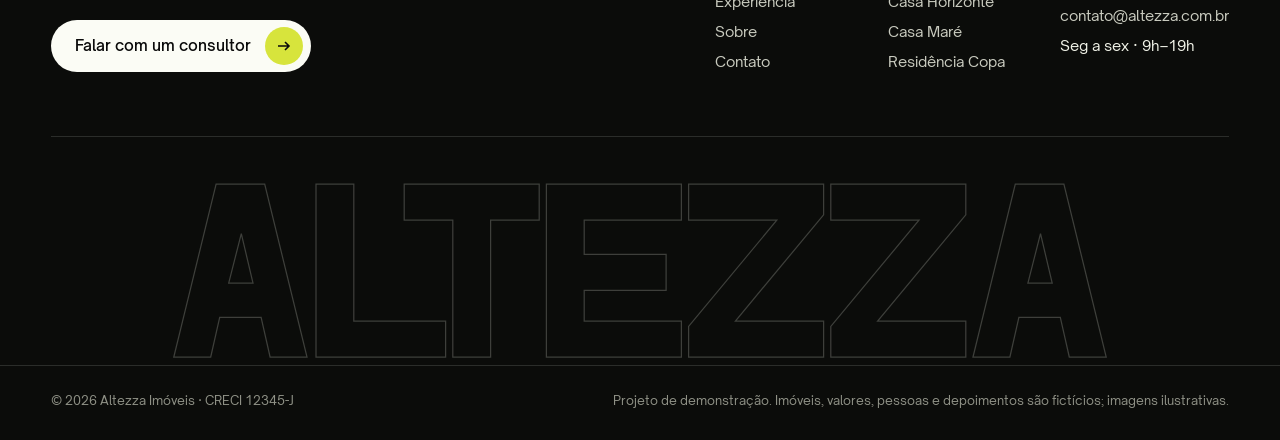
==== commit bb97e60d: "Update CSS for property display and enhance 3D model functionality; adjust HTML for improved user ex" ====
--- a/index.html
+++ b/index.html
@@ -142,7 +142,7 @@
           <div class="demo">
             <div class="demo__img"><img src="assets/img/living-l.webp" alt="" width="2400" height="1340" loading="lazy" decoding="async"></div>
             <span class="demo__spot" style="--spot-x:52%;--spot-y:34%"><i></i><b>Caixilho piso-teto</b></span>
-            <span class="demo__spot" style="--spot-x:78%;--spot-y:60%"><i></i><b>Oliveira centenária</b></span>
+            <span class="demo__spot demo__spot--label-left" style="--spot-x:78%;--spot-y:60%"><i></i><b>Oliveira centenária</b></span>
             <span class="demo__spot" style="--spot-x:24%;--spot-y:76%"><i></i><b>Sofá em linho oliva</b></span>
             <div class="demo__panel">
               <p>03 / 07 · Área social</p>
@@ -279,6 +279,7 @@
         <header>
           <p class="eyebrow" data-reveal>08 — Perguntas</p>
           <h2 class="h2" id="faq-title" data-split style="margin-top:20px">Antes de<br><em>começar</em>.</h2>
+          <p class="faq__intro" data-reveal>Respostas claras para você conhecer cada etapa e decidir com tranquilidade.</p>
         </header>
       <div class="faq__list">
         <details data-reveal><summary>Como funciona a apresentação imersiva?<span></span></summary><div class="faq__answer"><div><p>Ao abrir um imóvel, a página conduz um passeio pelos ambientes conforme você rola. Em cada parada aparecem características, curiosidades e pontos de interesse clicáveis. Você também pode pular direto para a ficha técnica.</p></div></div></details>
--- a/assets/css/home.css
+++ b/assets/css/home.css
@@ -388,6 +388,7 @@
   .demo__spot i { flex: none; }
   .demo__spot b { position: absolute; left: 30px; top: 50%; transform: translateY(-50%); width: max-content; max-width: 110px; padding: 7px 10px; border-radius: 12px; white-space: normal; line-height: 1.35; }
   .demo__spot:nth-of-type(1) b, .demo__spot:nth-of-type(2) b { left: auto; right: 30px; }
+  .demo__spot--label-left b { left: auto; right: 30px; }
   .demo__spot:nth-of-type(2) { top: 51%; }
   .demo__spot:nth-of-type(3) { top: 67%; }
   .demo__bar { left: 12px; right: 12px; top: 12px; }
@@ -487,6 +488,7 @@
 /* ---------- Perguntas ---------- */
 .faq { background: var(--bg-2); padding-block: clamp(72px, 8vw, 112px); }
 .faq__grid { display: grid; gap: 48px; }
+.faq__intro { max-width: 29ch; margin-top: 28px; color: var(--ink-2); font-size: 1rem; line-height: 1.7; }
 .faq__list { border-top: 1px solid var(--line-2); }
 .faq details { border-bottom: 1px solid var(--line-2); }
 .faq summary { list-style: none; display: flex; justify-content: space-between; align-items: center; gap: 24px; padding: 26px 0; font-size: clamp(1.1rem, 1.6vw, 1.35rem); font-weight: 500; letter-spacing: -.02em; cursor: pointer; }
@@ -504,6 +506,7 @@
   .faq summary span, .faq summary span::after, .faq__answer { transition-duration: .01ms; }
 }
 @media (min-width: 1024px) { .faq__grid { grid-template-columns: .8fr 1.2fr; gap: 80px; } .faq__grid > header { align-self: start; } }
+@media (max-width: 699.98px) { .faq { padding-top: 48px; } .faq__grid { gap: 36px; } }
 
 /* ---------- Contato ---------- */
 .contact { padding-bottom: clamp(48px, 5vw, 72px); }
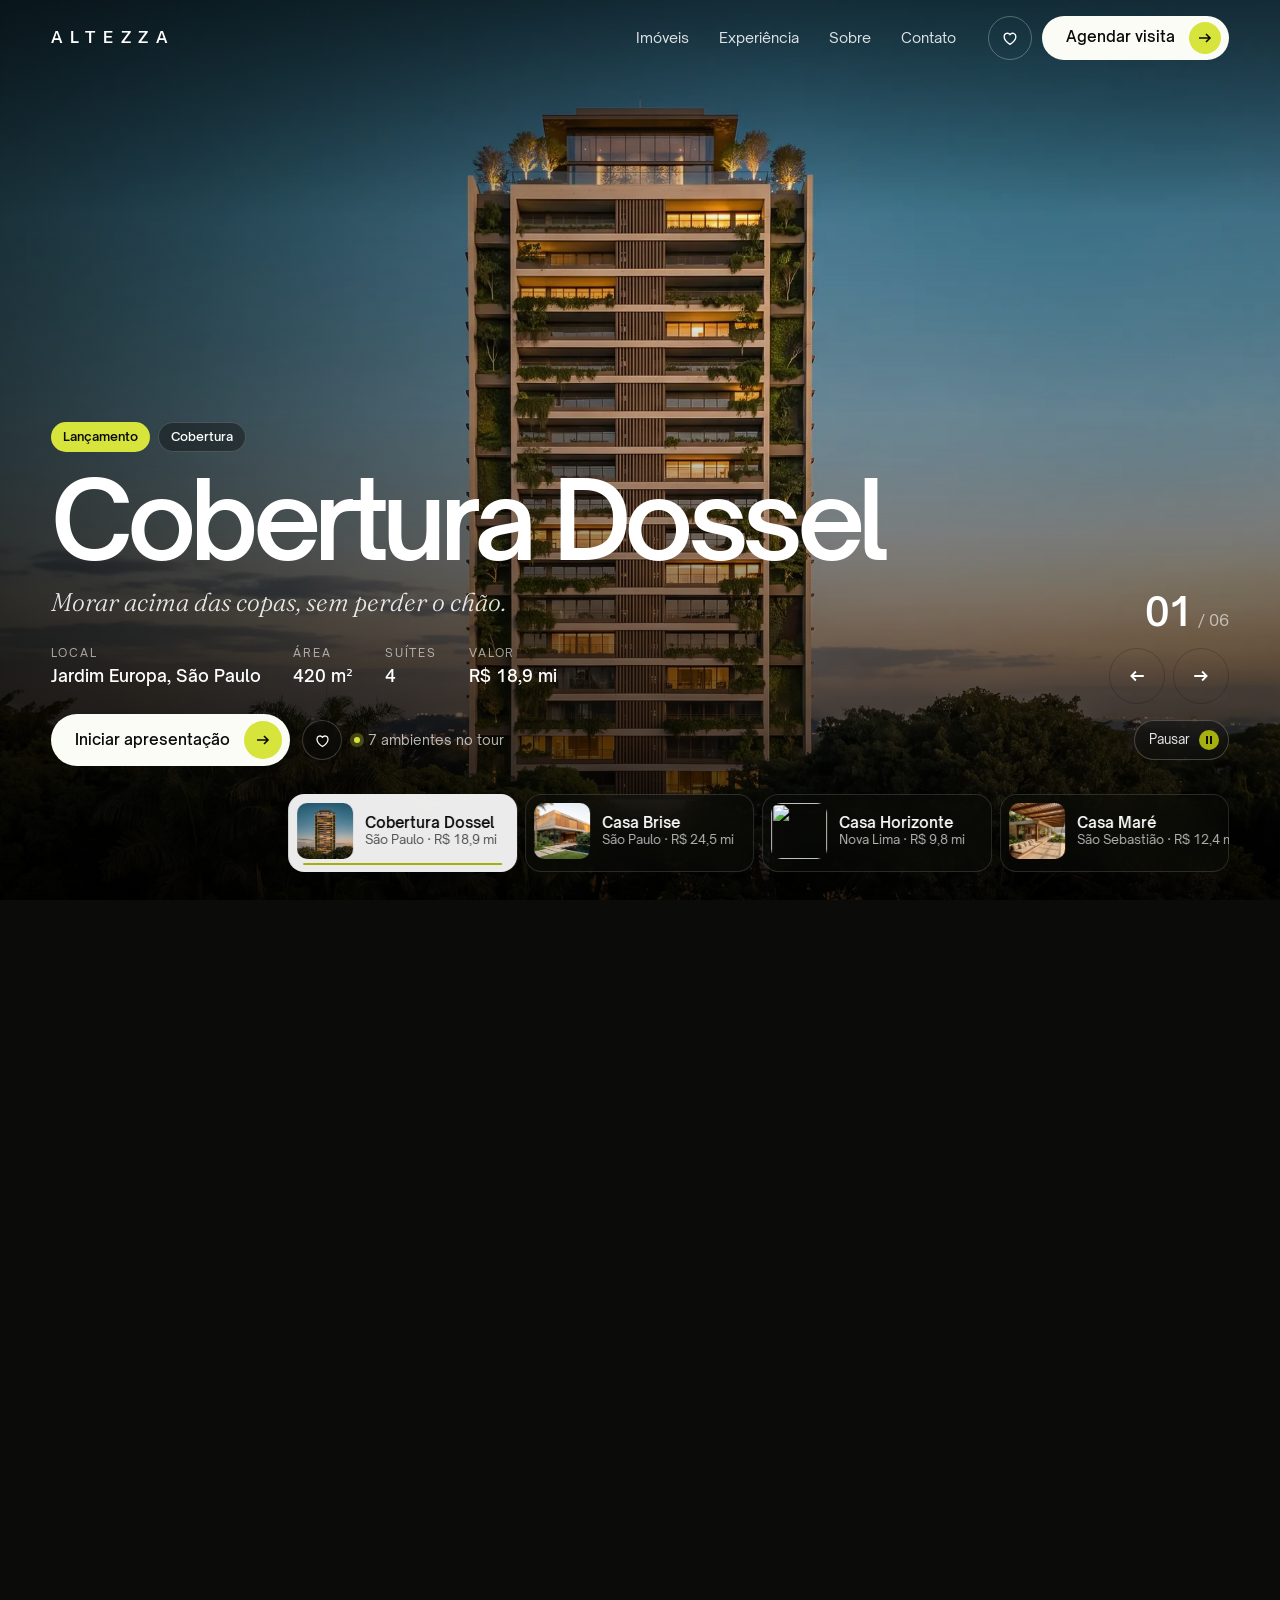
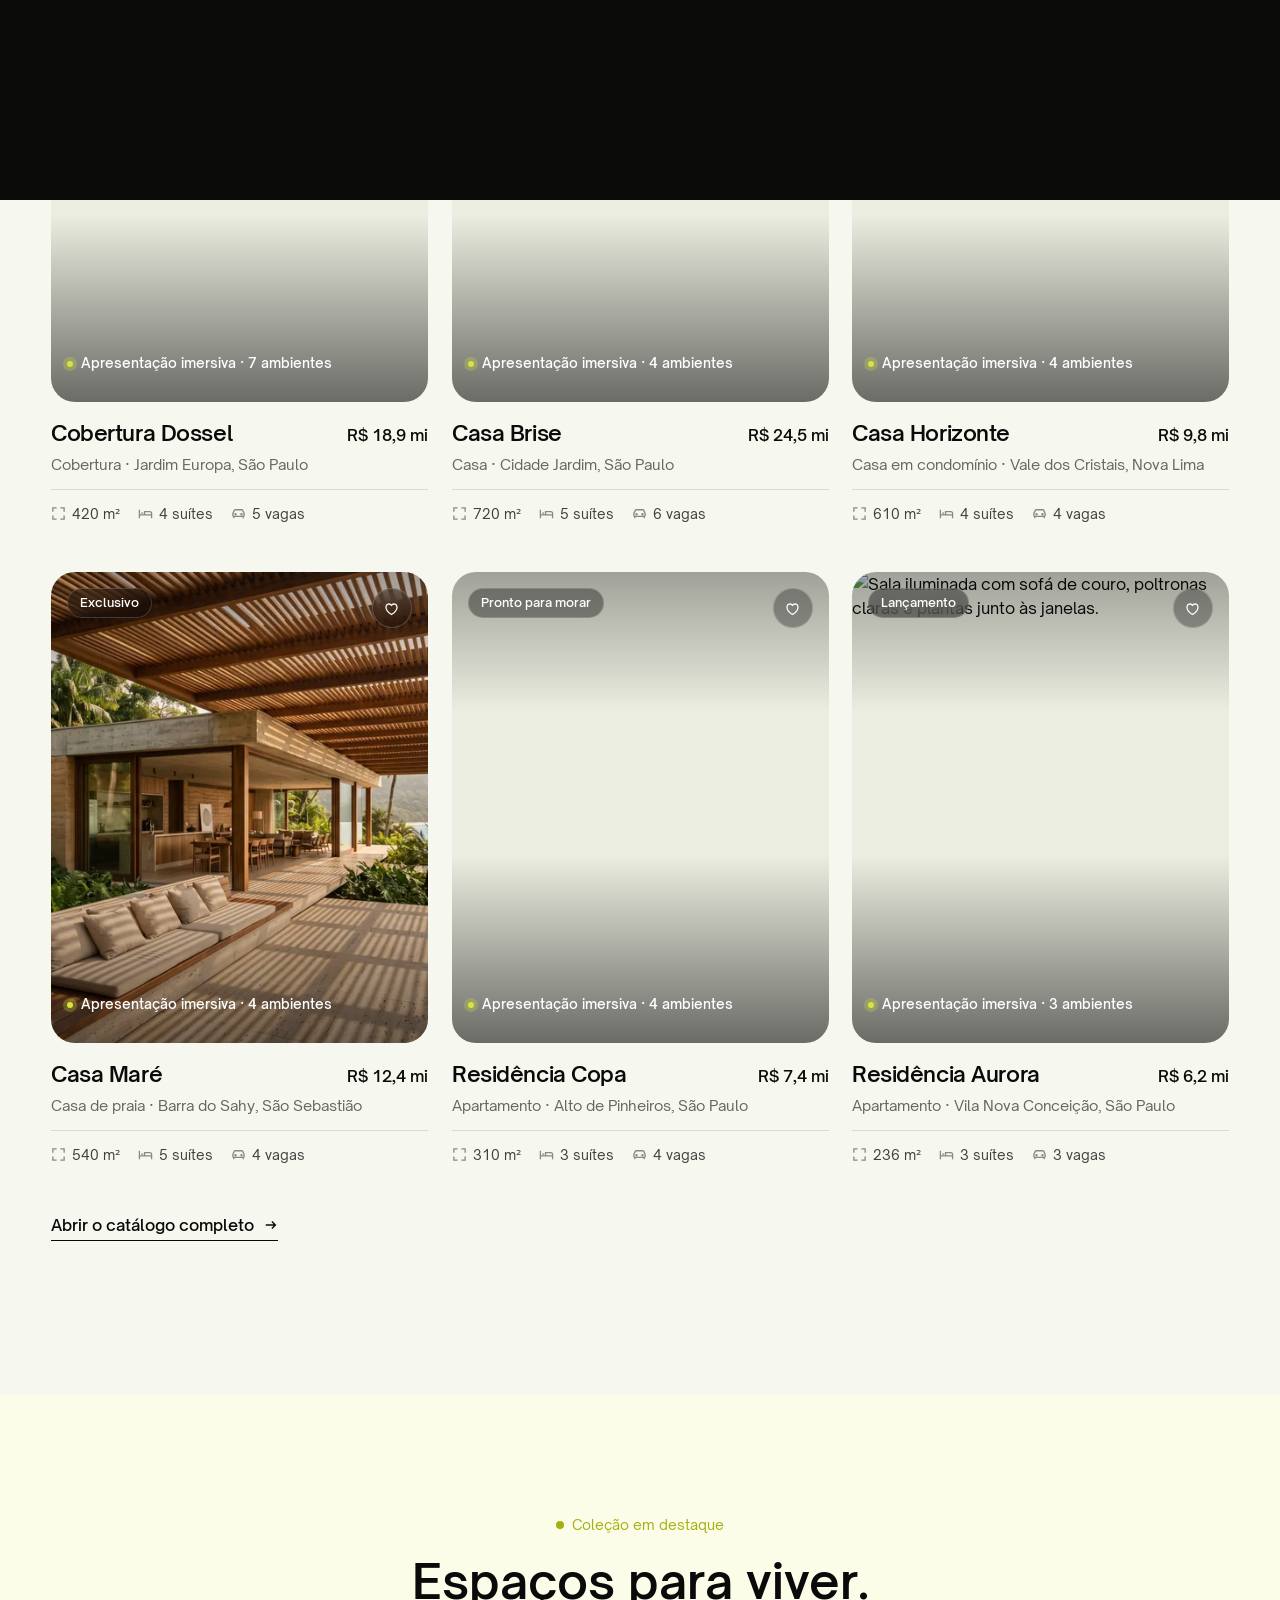
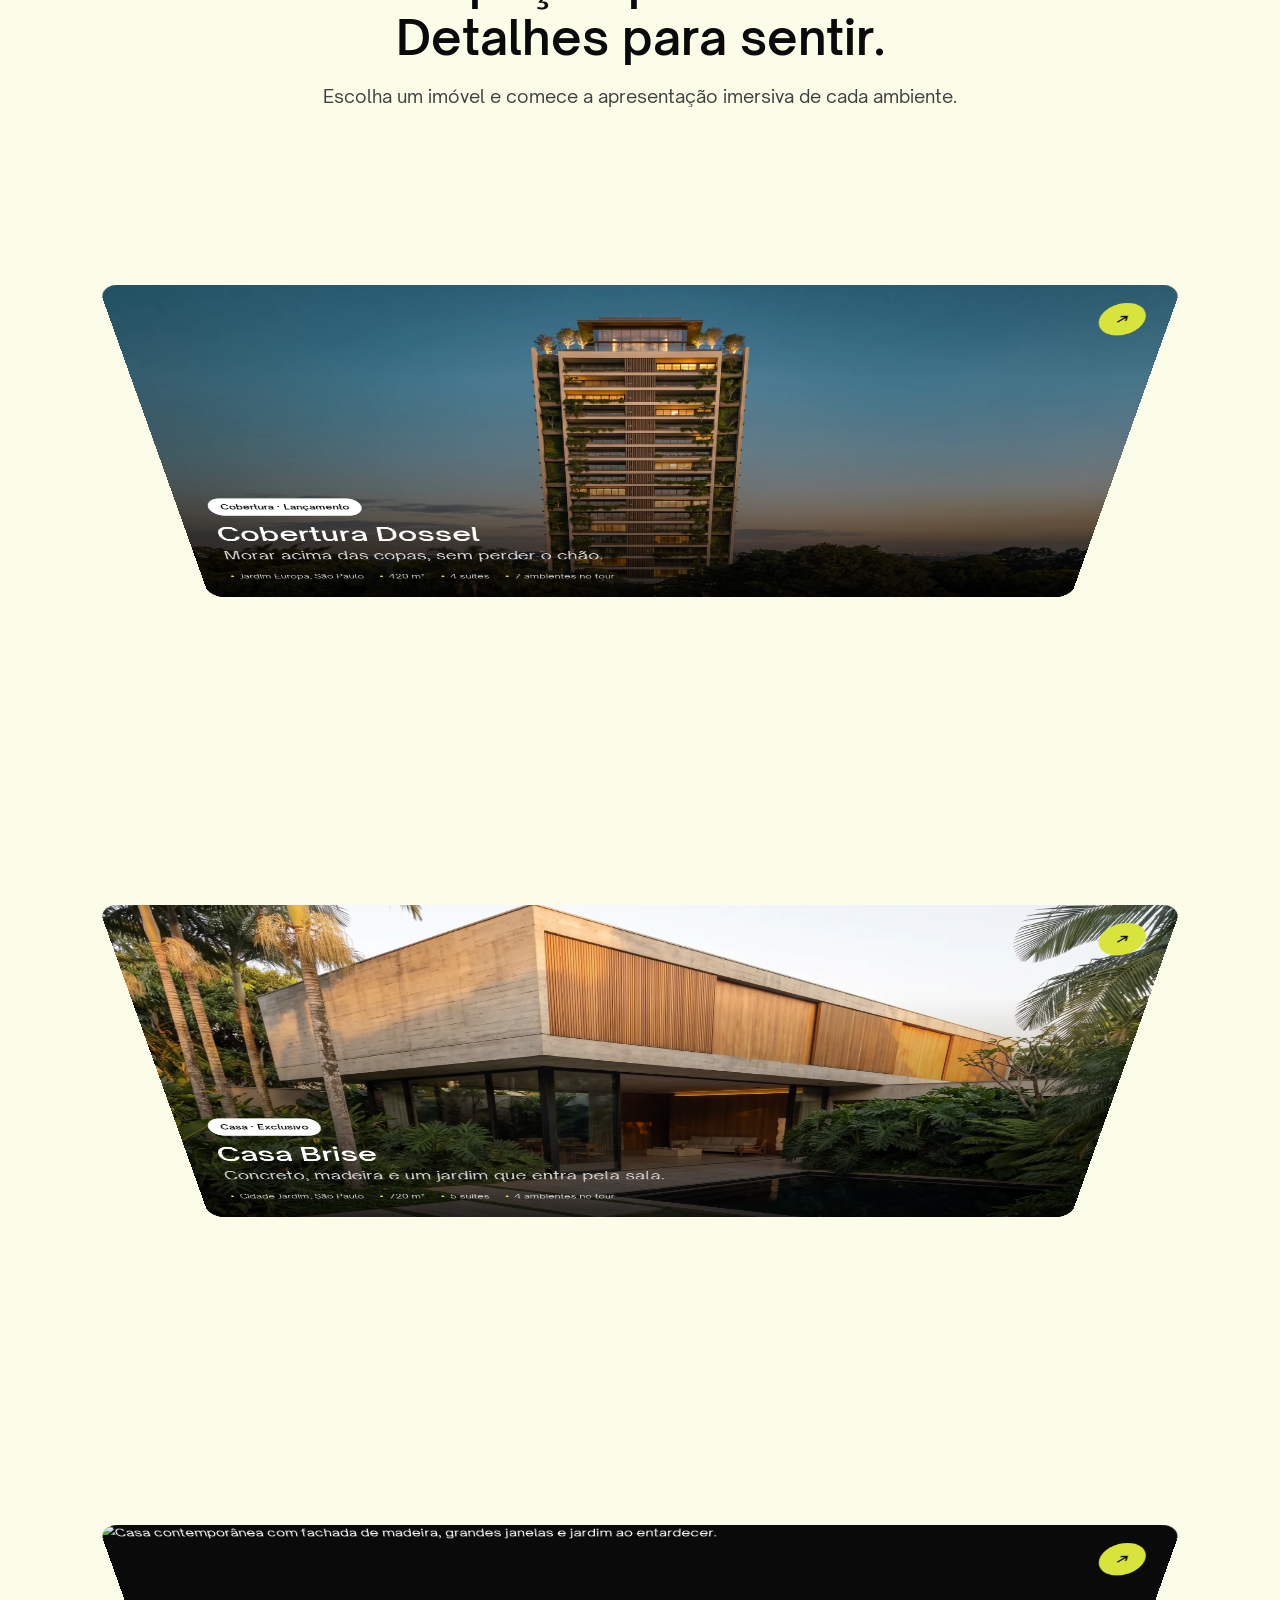
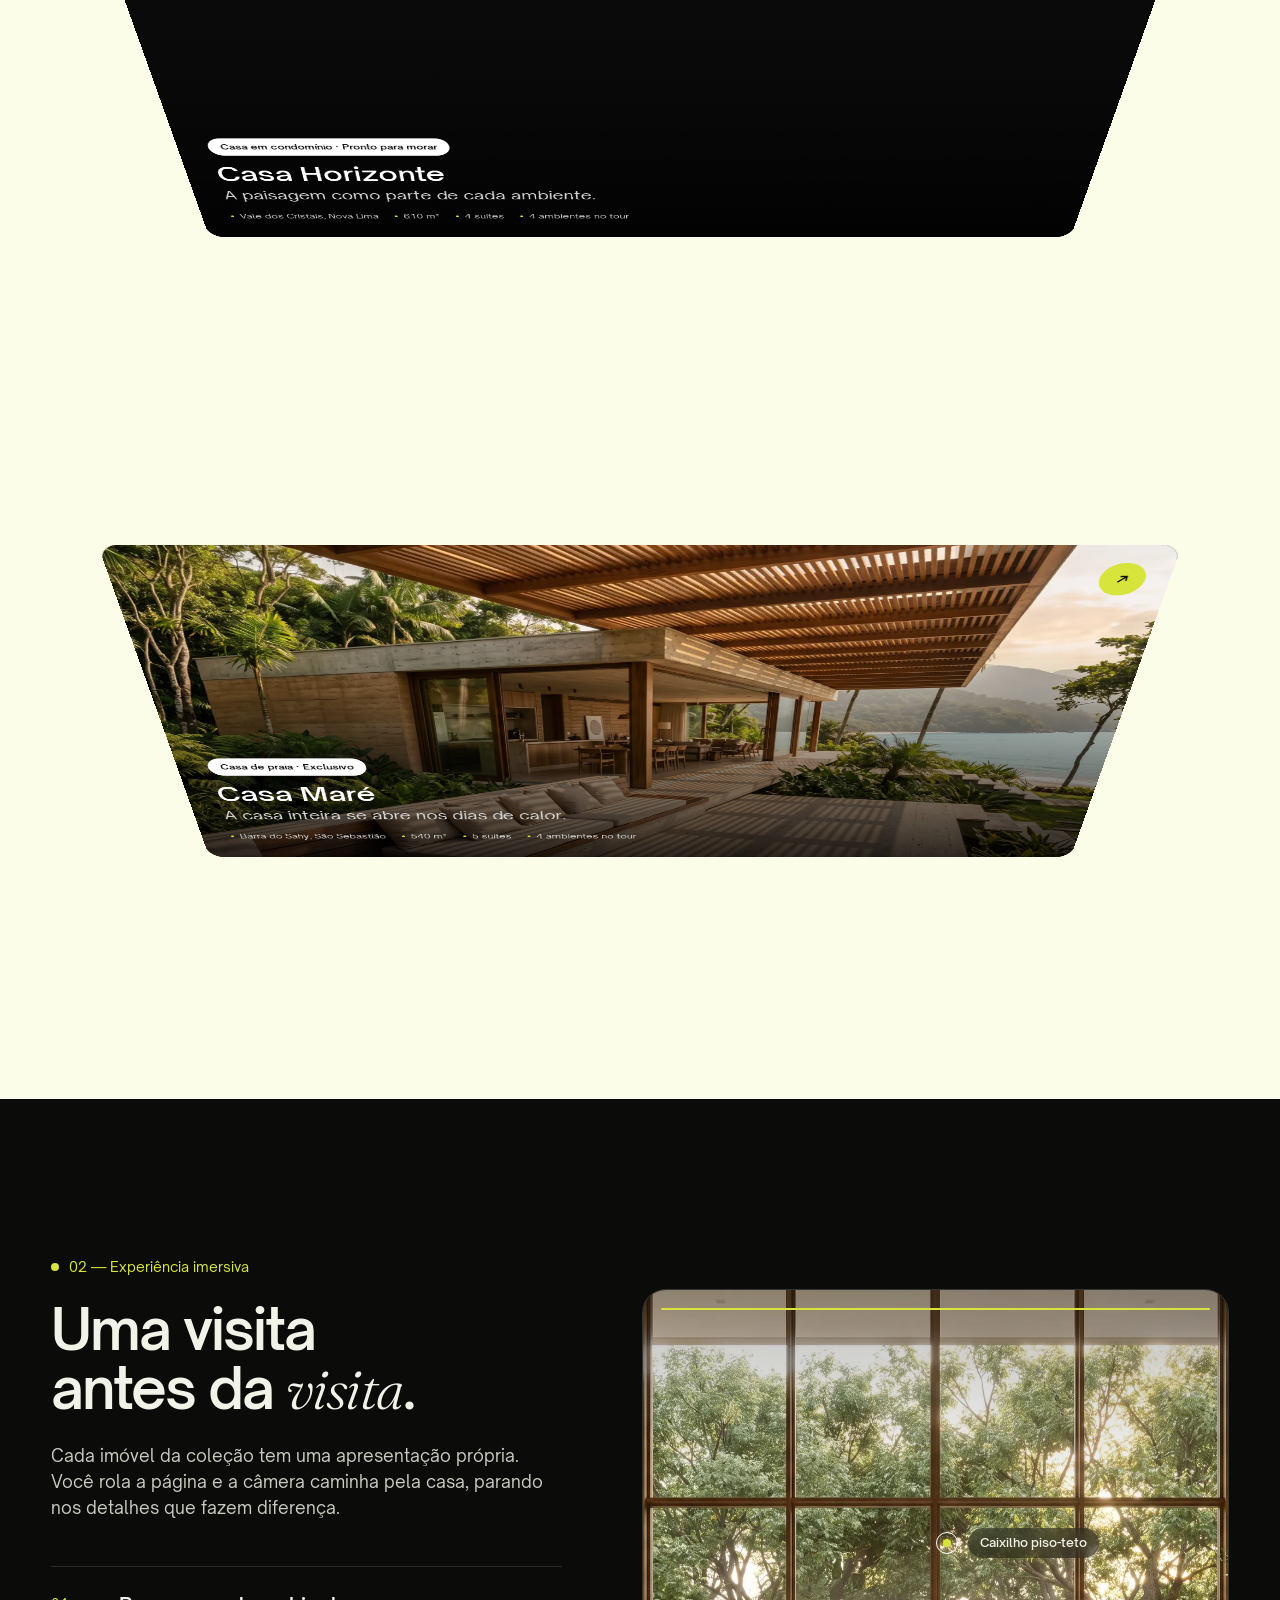
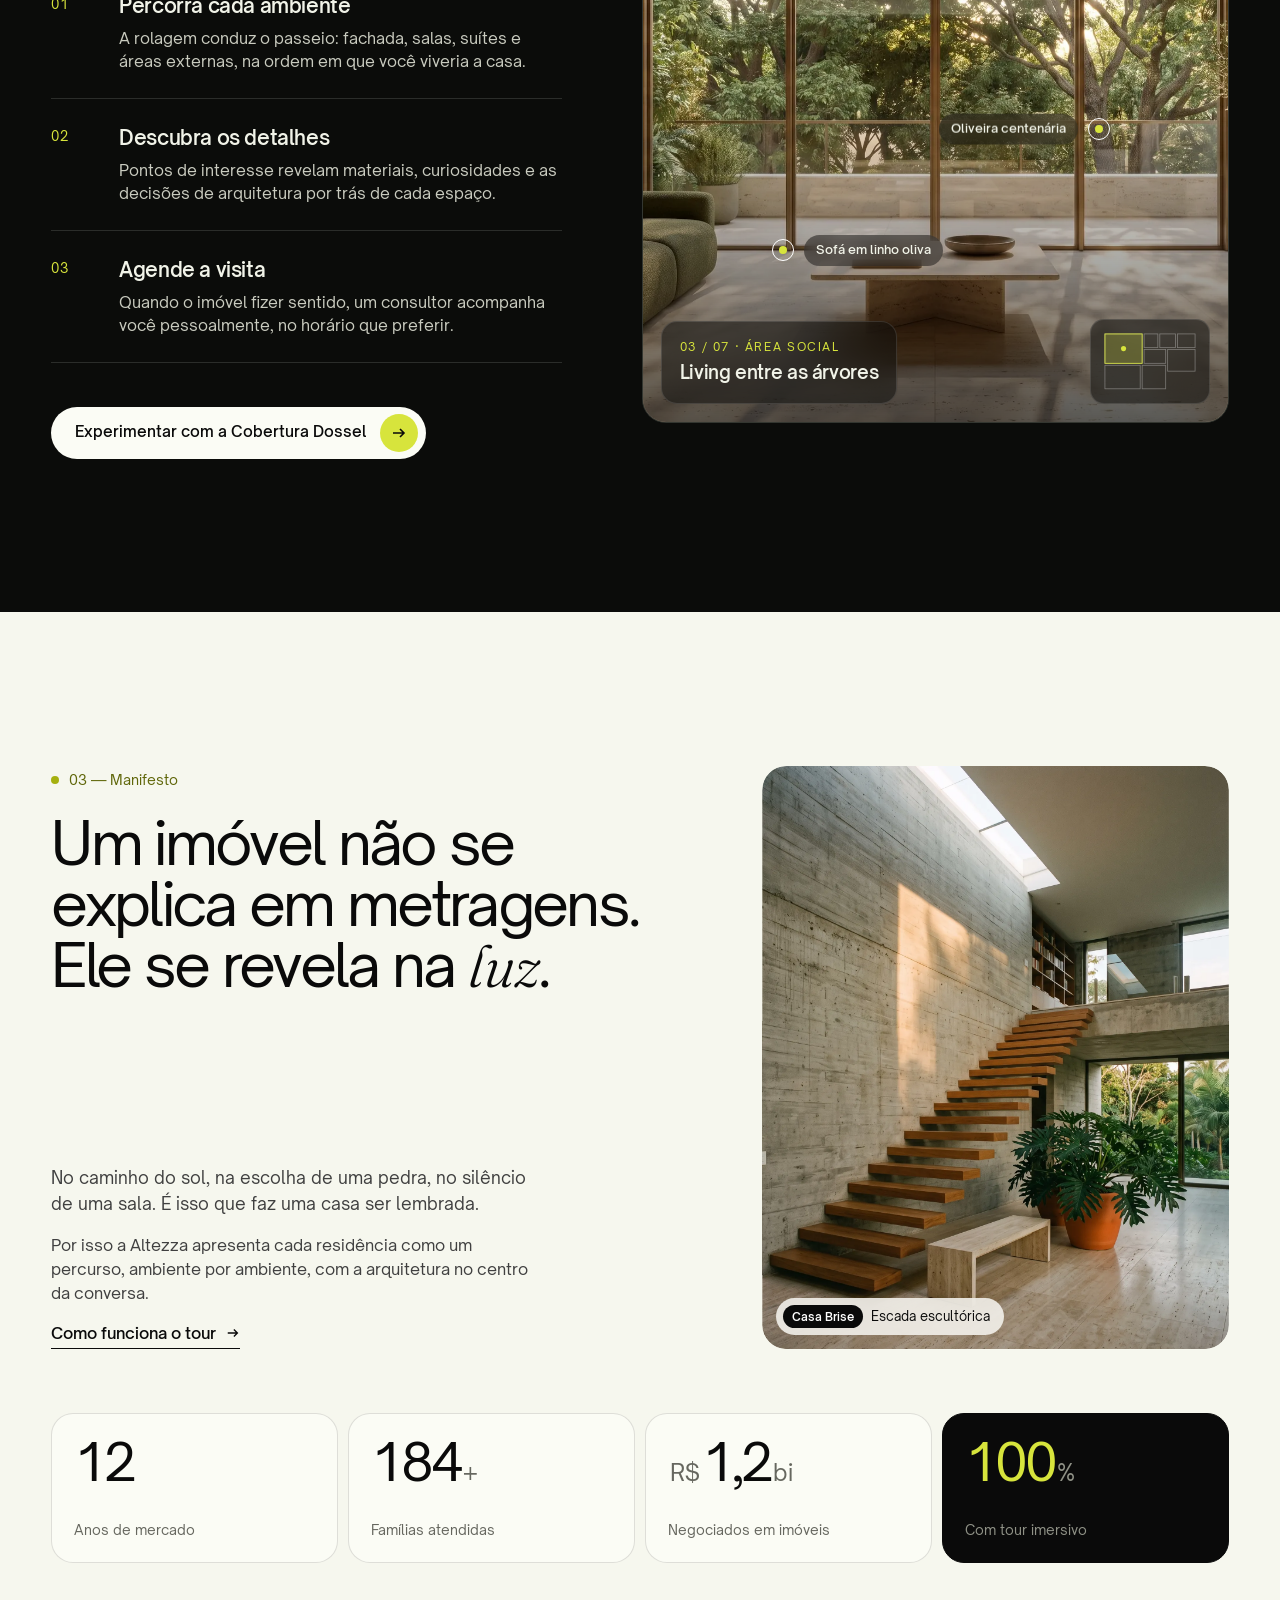
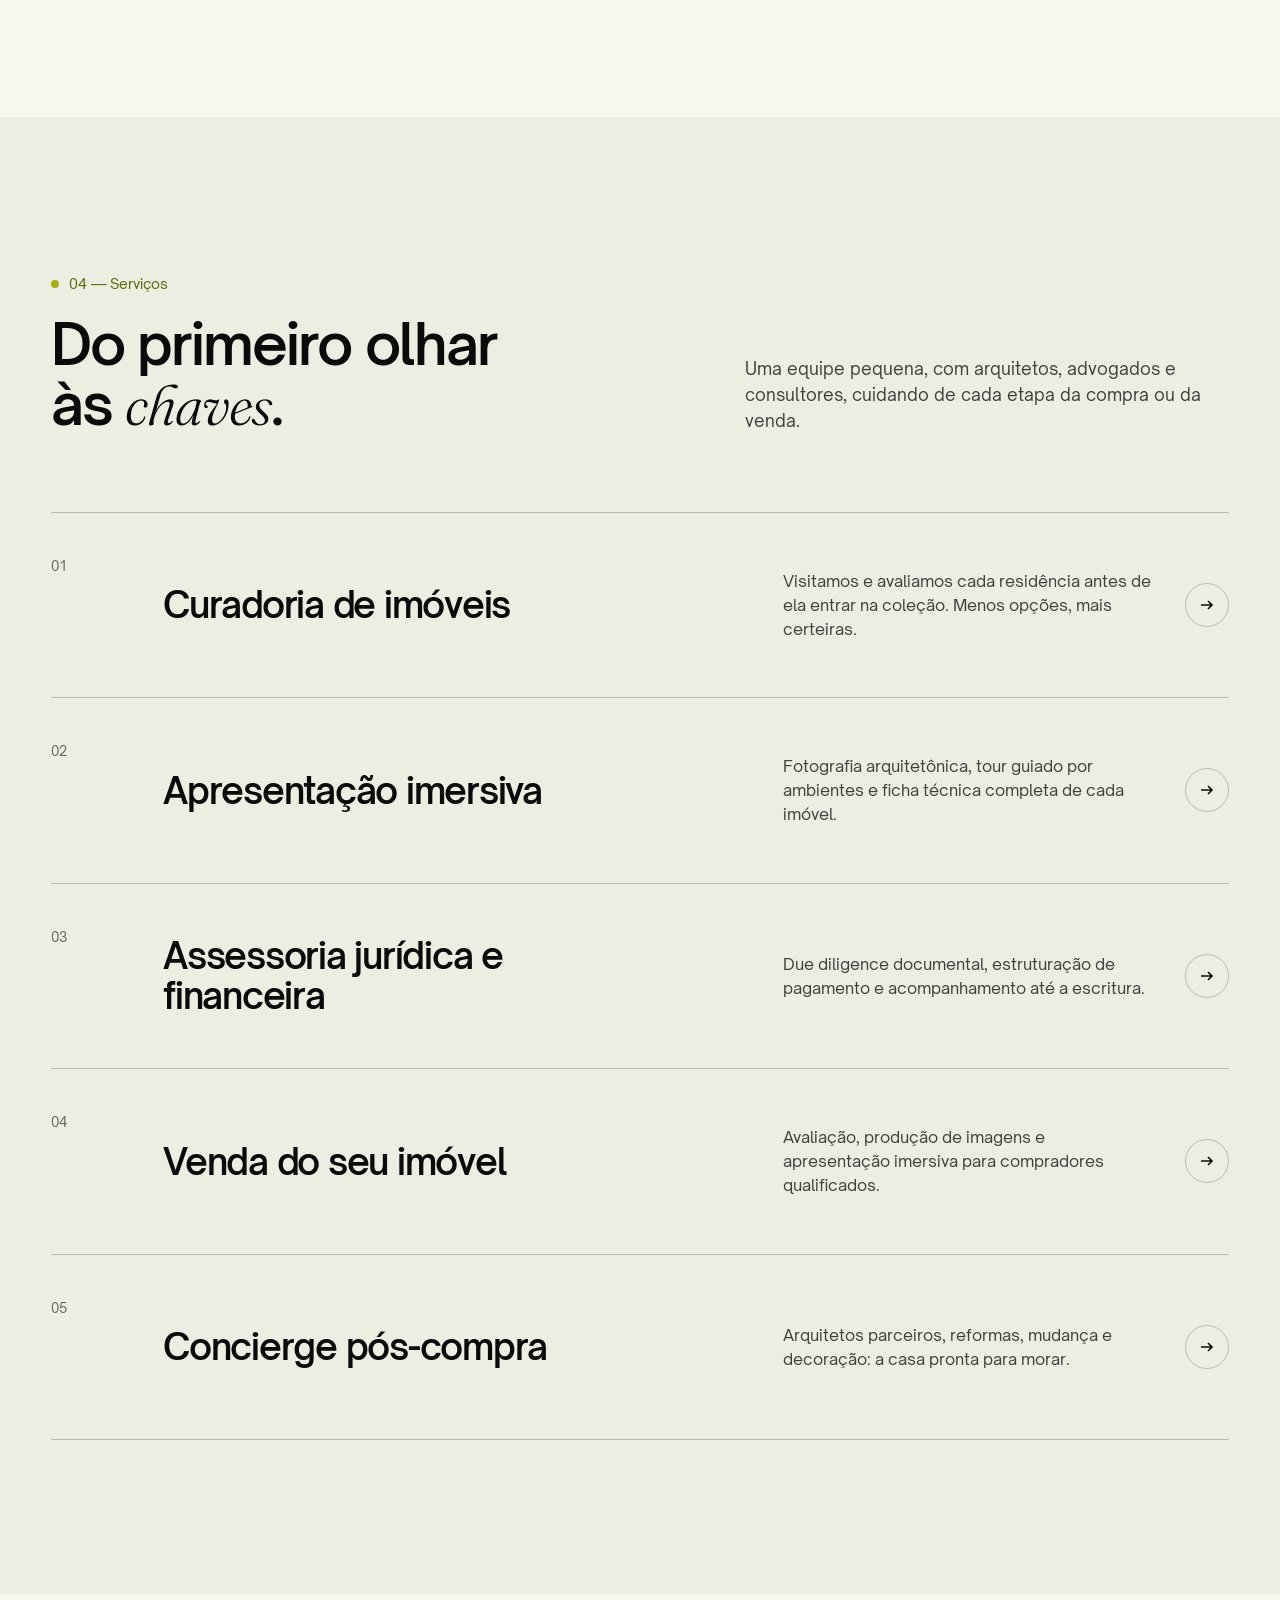
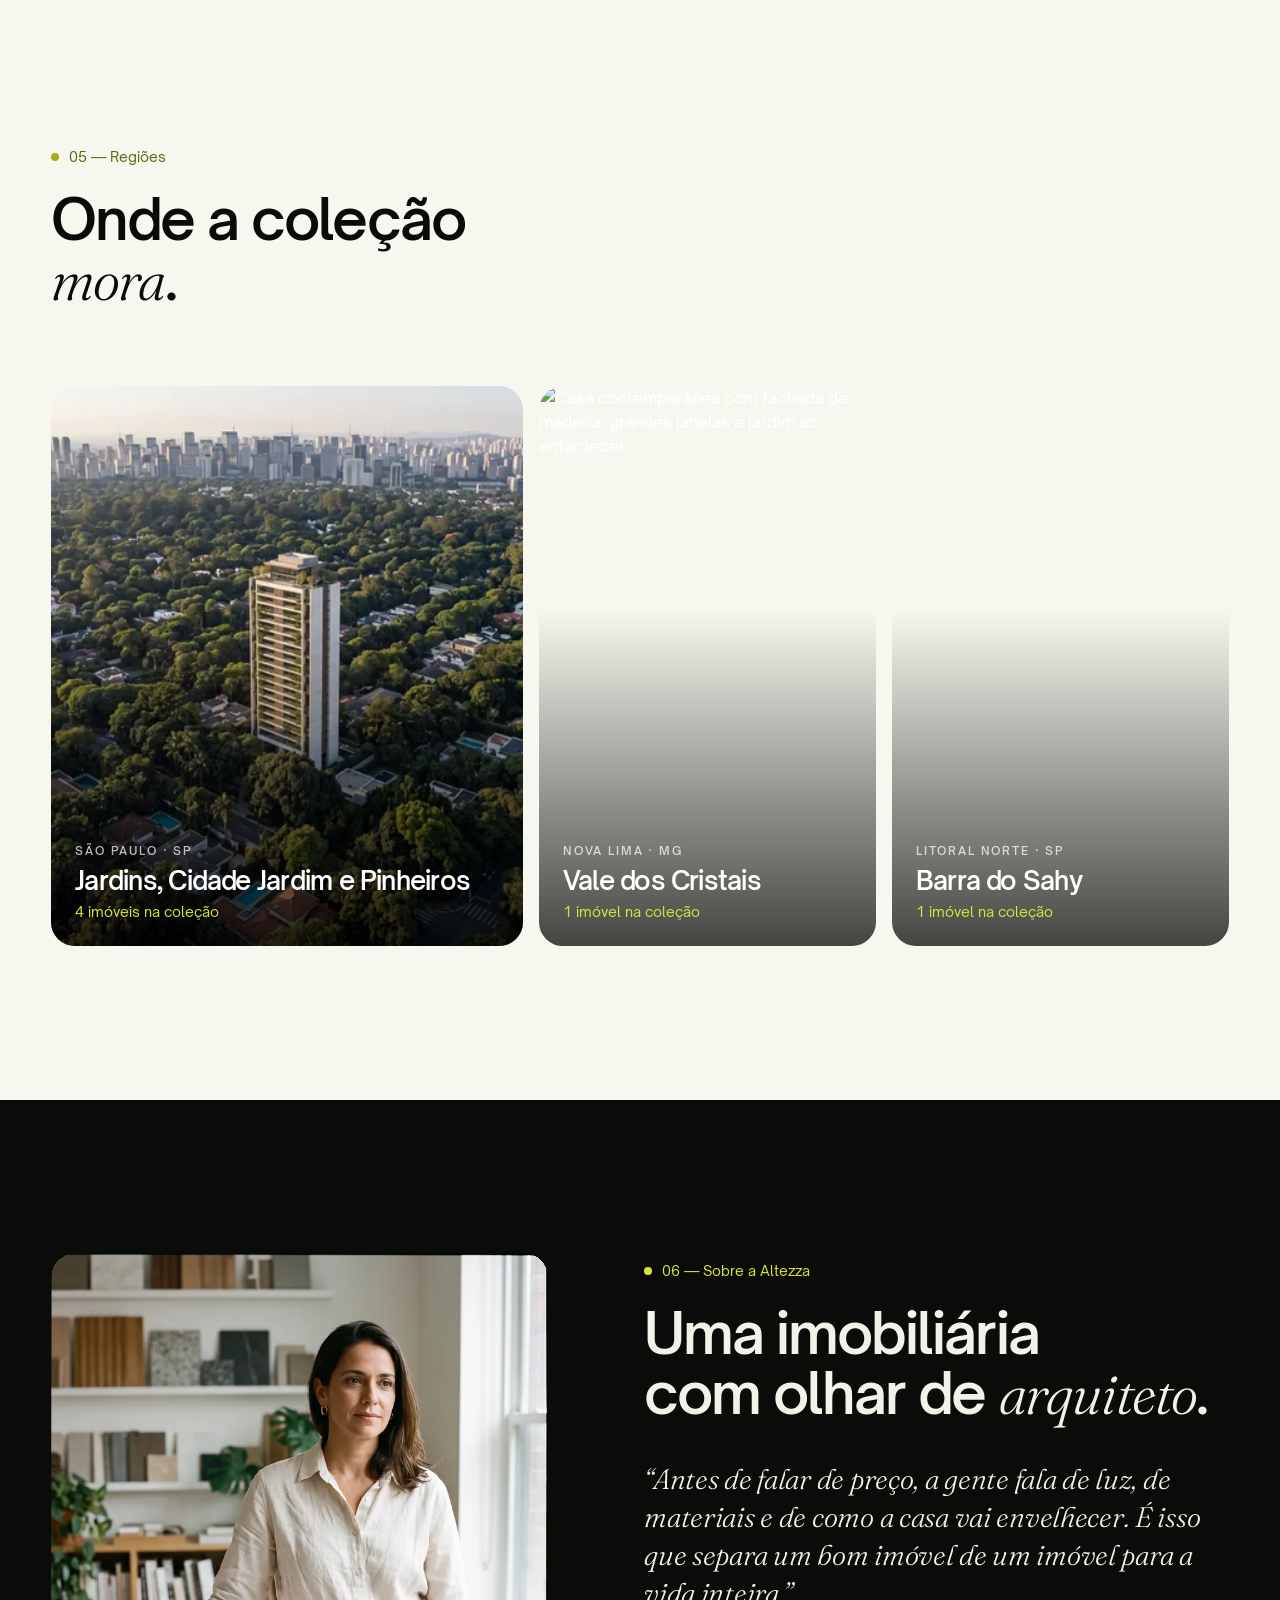
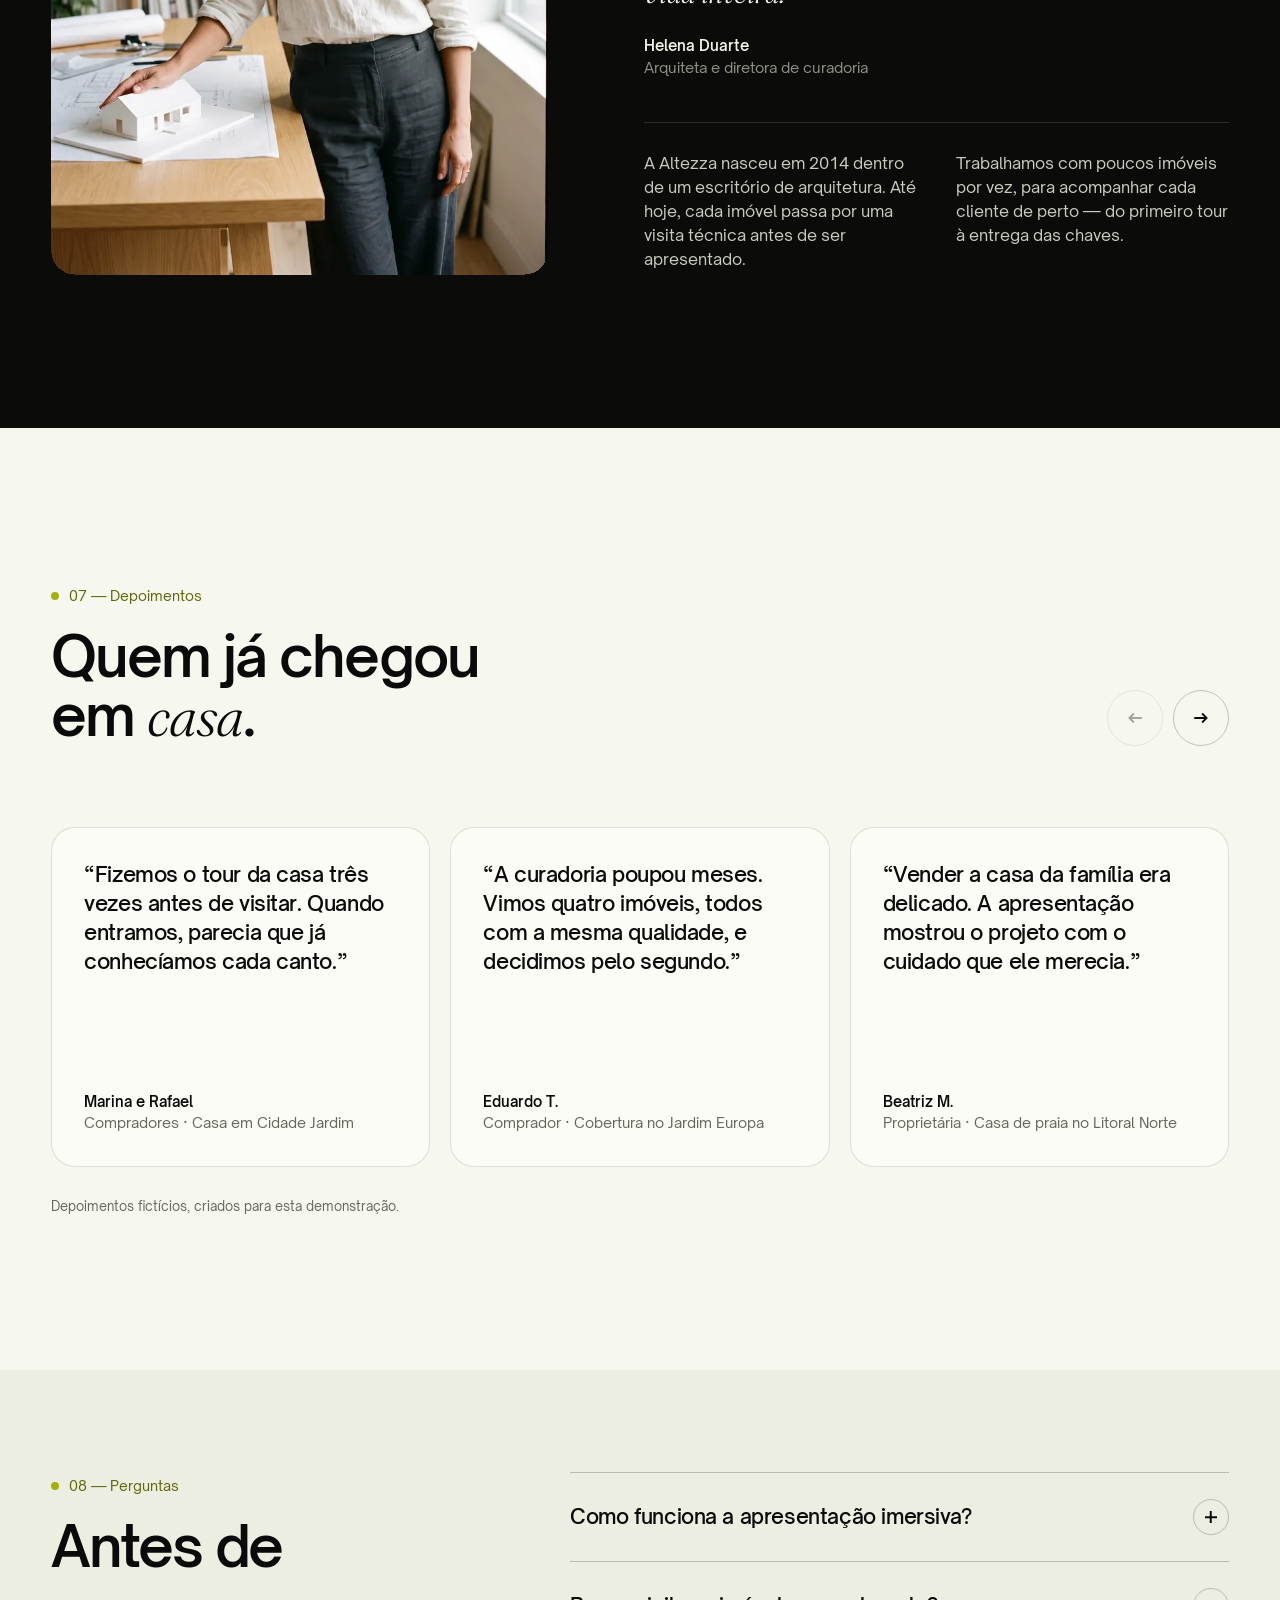
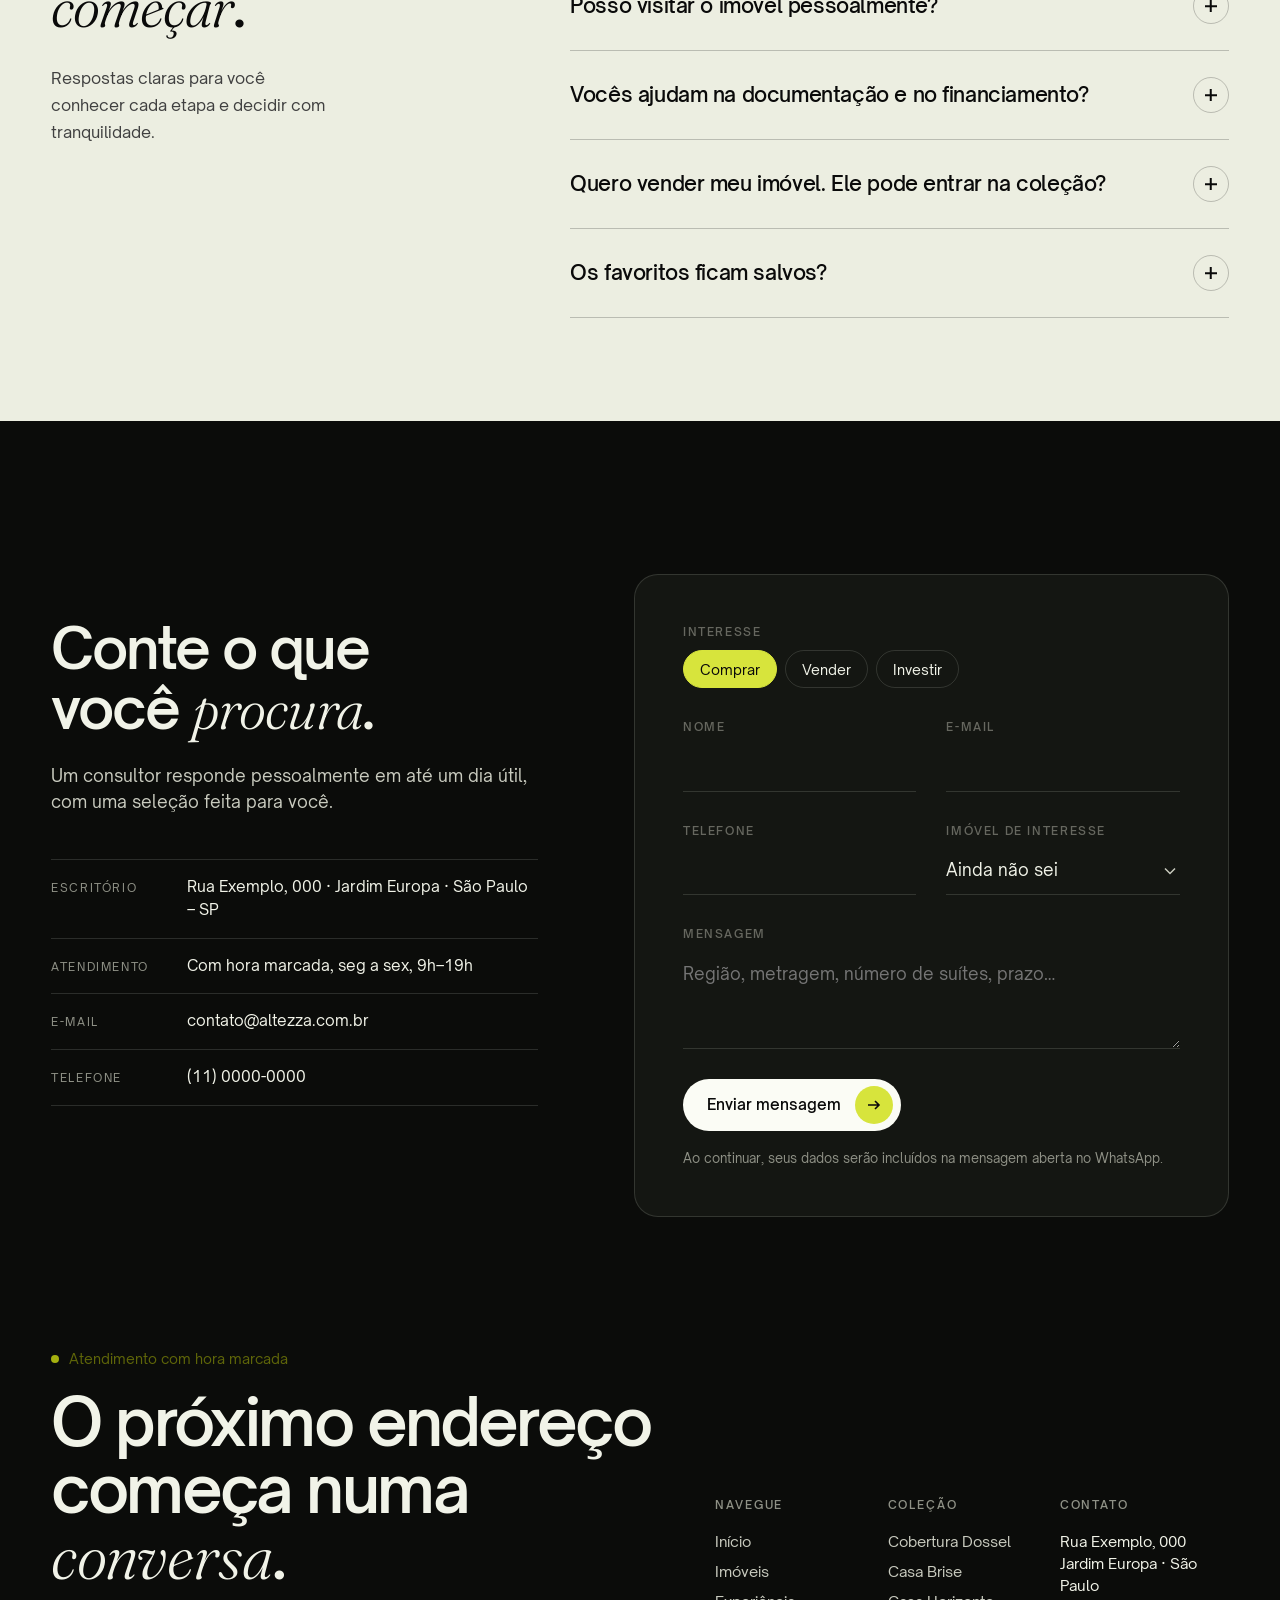
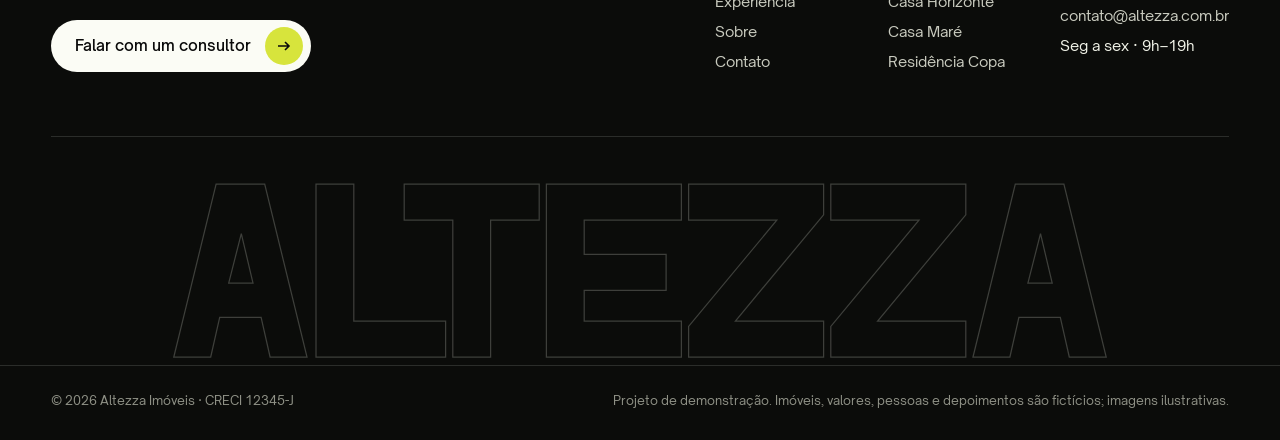
==== commit 1d6fe4d6: "Update home.css and index.html: add left label positioning for demo spots and update home.css versio" ====
--- a/index.html
+++ b/index.html
@@ -10,7 +10,7 @@
   <link rel="preload" href="assets/fonts/open-sauce-one-regular.woff2" as="font" type="font/woff2" crossorigin>
   <link rel="preload" href="assets/fonts/open-sauce-one-semibold.woff2" as="font" type="font/woff2" crossorigin>
   <link rel="stylesheet" href="assets/css/base.css?v=20261117-3">
-  <link rel="stylesheet" href="assets/css/home.css?v=20261117-2">
+  <link rel="stylesheet" href="assets/css/home.css?v=20261124-1">
   <script>document.documentElement.classList.add('js');try{if(sessionStorage.getItem('altezza:nav')&&!matchMedia('(prefers-reduced-motion: reduce)').matches){document.documentElement.classList.add('is-entering');window.azLoadingFallback=setTimeout(function(){document.documentElement.classList.remove('is-entering');document.documentElement.classList.add('is-entered')},4000)}}catch(e){}</script>
   <script>(function(){var nav=performance.getEntriesByType&&performance.getEntriesByType('navigation')[0];if(nav&&nav.type==='reload'){history.scrollRestoration='manual';window.addEventListener('pageshow',function(){window.scrollTo({top:0,left:0,behavior:'instant'})},{once:true})}})()</script>
   <script src="assets/js/data.js?v=20261117-2" defer></script>
--- a/assets/css/home.css
+++ b/assets/css/home.css
@@ -366,6 +366,8 @@
 .demo__spot i { width: 22px; height: 22px; border-radius: 50%; border: 1.5px solid #fff; display: grid; place-items: center; }
 .demo__spot i::after { content: ''; width: 8px; height: 8px; border-radius: 50%; background: var(--accent-glow); }
 .demo__spot b { font-weight: 500; padding: 6px 12px; border-radius: 999px; background: rgba(10,10,10,.45); backdrop-filter: blur(8px); -webkit-backdrop-filter: blur(8px); white-space: nowrap; }
+/* Rótulo à esquerda do ponto em qualquer tela (pontos perto da borda direita). */
+.demo__spot--label-left b { position: absolute; right: 32px; top: 50%; transform: translateY(-50%); }
 @keyframes spot { 0%, 8% { opacity: 0; transform: translate(-11px, -3px); } 14%, 80% { opacity: 1; transform: translate(-11px, -11px); } 88%, 100% { opacity: 0; } }
 .demo__panel { position: absolute; z-index: 3; left: 18px; bottom: 18px; padding: 16px 18px; border-radius: 16px; background: var(--glass); backdrop-filter: blur(16px); -webkit-backdrop-filter: blur(16px); border: 1px solid rgba(255,255,255,.12); }
 .demo__panel p { font-size: .72rem; letter-spacing: .14em; text-transform: uppercase; color: var(--accent-glow); }
